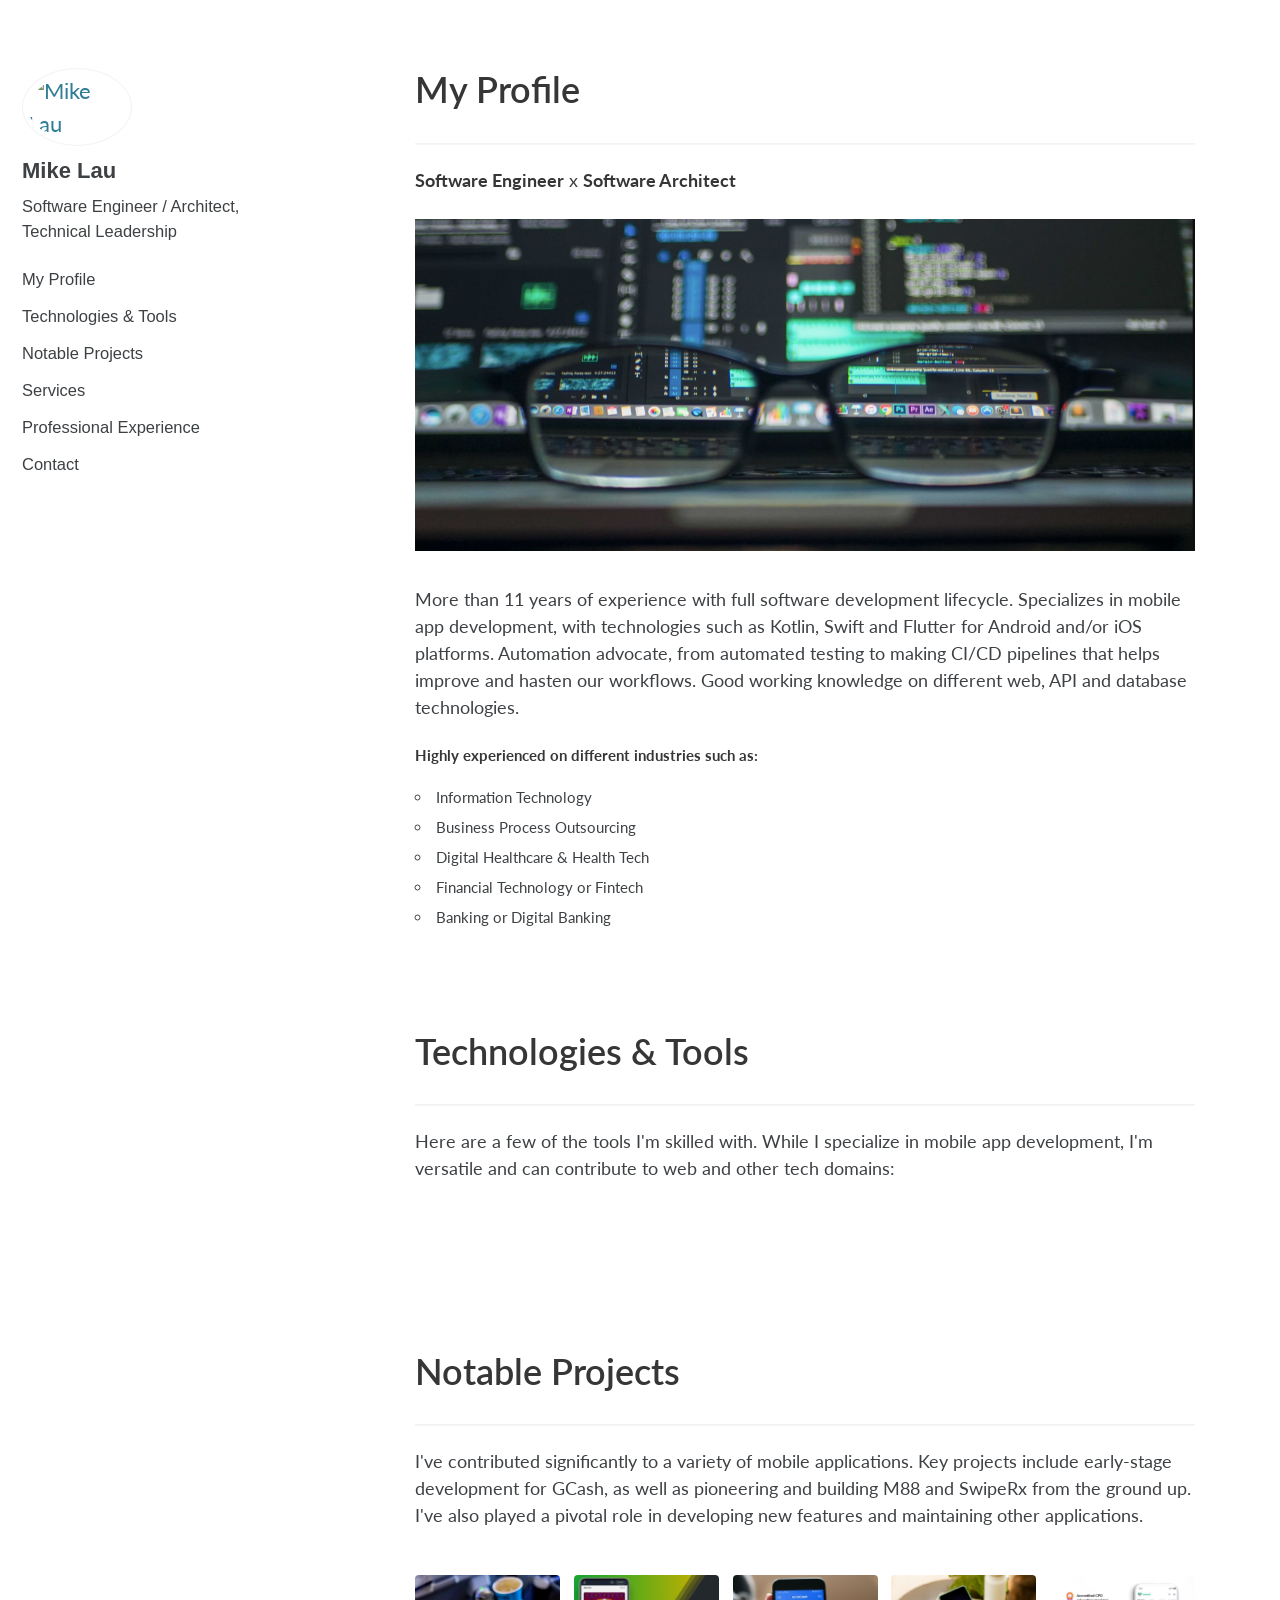
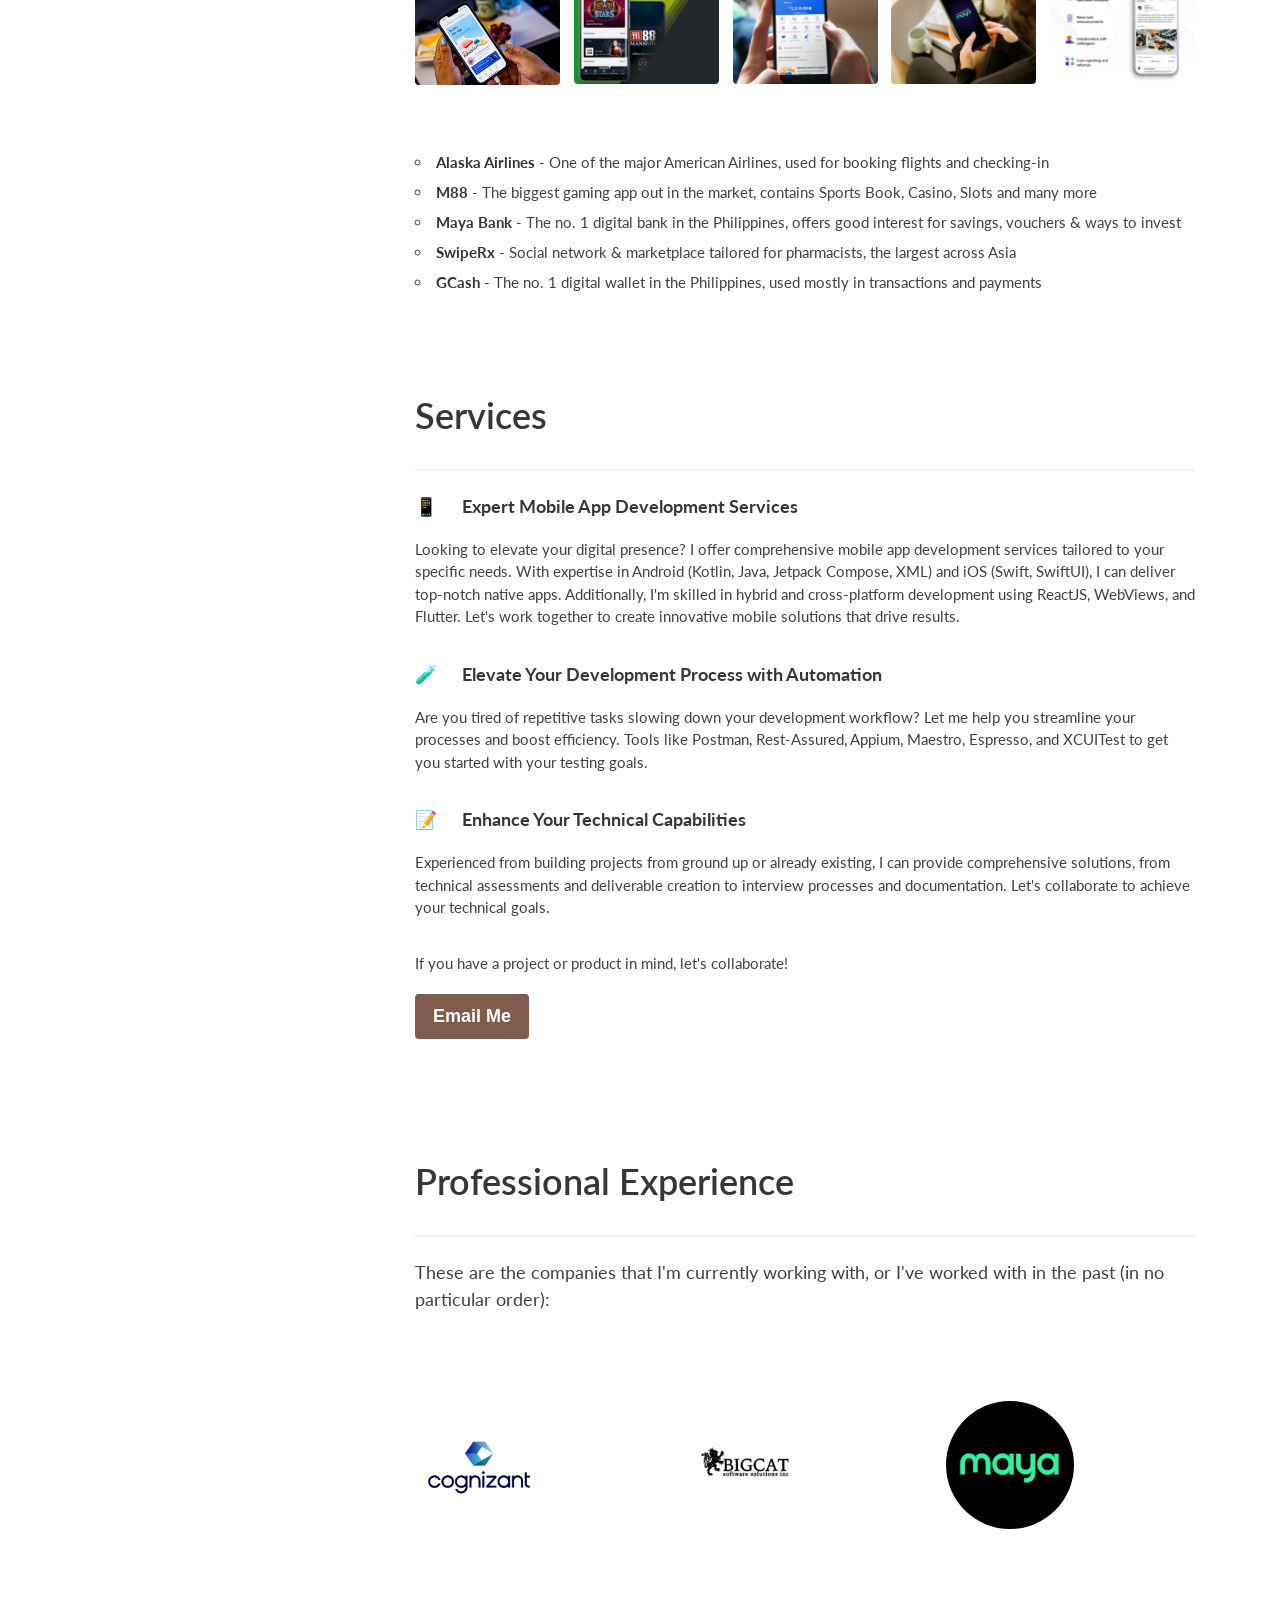
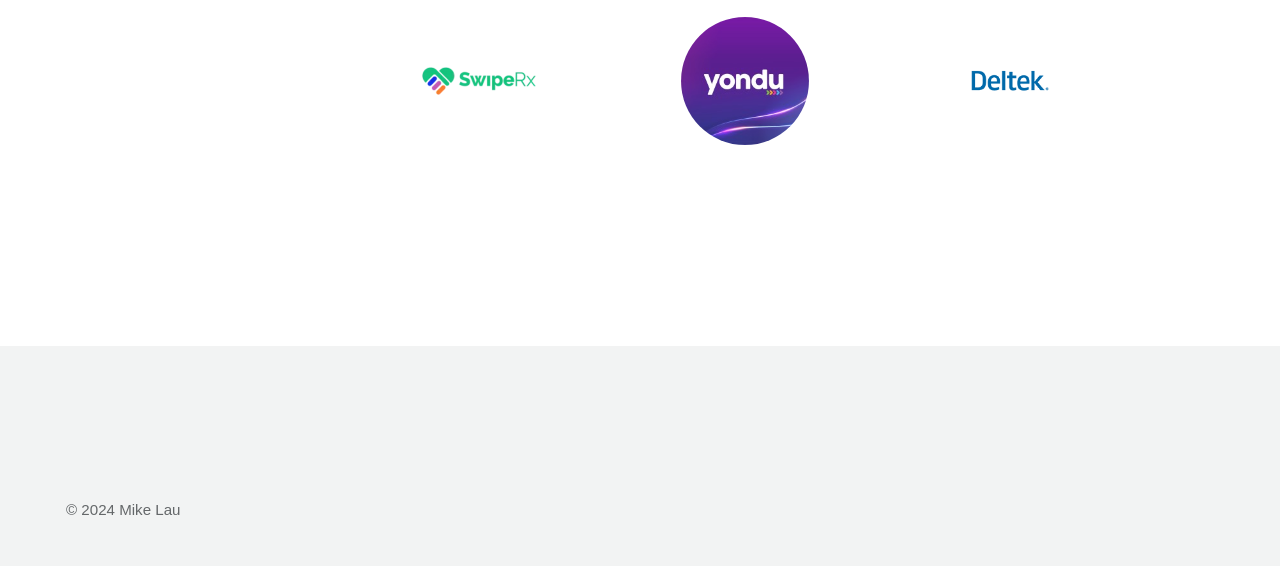
==== index.htm @ 0aab85fc "Initial" ====
<!DOCTYPE html>
<html lang="en-US" class="js" style="" xmlns="http://www.w3.org/1999/html">
<head>
  <meta http-equiv="Content-Type" content="text/html; charset=UTF-8" />
  <title>Mike Lau</title>
  <meta name="viewport" content="width=device-width, initial-scale=1">
  <meta name="author" content="Mike Lau" />
  <meta name="description" content="Mike Lau - Software Engineer and Architect specializing in Android development with Kotlin, Java, and Jetpack Compose." />
  <meta name="keywords" content="Mike Lau, Software Engineer, Android Development, Kotlin, Java, Jetpack Compose, Mobile App Development" />
  <meta property="og:type" content="website" />
  <meta property="og:locale" content="en_US" />
  <meta property="og:site_name" content="Mike Lau" />
  <meta property="og:title" content="Mike Lau" />
  <meta property="og:description" content="Mike Lau - Software Engineer and Architect specializing in Android development with Kotlin, Java, and Jetpack Compose." />
  <meta property="og:image" content="https://avatars.githubusercontent.com/u/16832215?v=4" />
  <meta property="og:url" content="https://mikekpl.github.io/" />
  <script type="application/ld+json">
    {
      "@context": "https://schema.org",
      "@type": "Person",
      "name": "Mike Lau",
      "url": "https://mikekpl.github.io/",
      "image": "https://avatars.githubusercontent.com/u/16832215?v=4",
      "jobTitle": "Software Engineer / Architect",
      "worksFor": {
        "@type": "Organization",
        "name": "Cognizant"
      },
      "sameAs": [
        "https://github.com/mikekpl",
        "https://www.linkedin.com/in/mikeklau"
      ]
    }
  </script>
  <script src="https://kit.fontawesome.com/4e5a72c756.js"></script>
  <link rel="stylesheet" href="about_files/global.css" />
  <link rel="stylesheet" href="about_files/main.bundle.css">
  <link rel="stylesheet" href="about_files/main.css" />
  <link rel="icon" href="favicon.ico" type="image/x-icon">
  <link href='https://fonts.googleapis.com/css?family=Lato:400,700' rel='stylesheet' type='text/css'>
</head>
<body class="layout--single" dir="ltr">
<div class="initial-content">
  <div id="main" role="main">
    <div class="sidebar sticky">
      <div class="h-card">
        <div class="author__avatar">
          <a href="https://mikekpl.github.io/">
            <img src="https://avatars.githubusercontent.com/u/16832215?v=4" alt="Mike Lau" class="u-photo" />
          </a>
        </div>
        <div class="author__content">
          <h3 class="author__name p-name">
            <a href="https://mikekpl.github.io/">Mike Lau</a>
          </h3>
          <div class="author__bio p-note">
            <p>Software Engineer / Architect, Technical Leadership</p>
          </div>
        </div>
        <div class="author__urls-wrapper">
          <button class="btn btn--inverse">Navigate</button>
          <ul class="author__urls">
            <li><a href="#about">My Profile</a></li>
            <li><a href="#technologies-tools">Technologies & Tools</a></li>
            <li><a href="#notable-projects">Notable Projects</a></li>
            <li><a href="#services">Services</a></li>
            <li><a href="#experience">Professional Experience</a></li>
            <li><a href="#footer">Contact</a></li>
          </ul>
        </div>
      </div>
    </div>
    <article class="page">
      <div class="page__inner-wrap">
        <!-- About -->
        <section class="section">
          <div class="container">
            <h1 id="about" class="title">My Profile</h1>
            <hr>
            <p><strong>Software Engineer</strong> x <strong>Software Architect</strong></p>
            <img src="about_files/timeline.png" alt=""/>
            <br />
            <br />
            <p>
              More than 11 years of experience with full software development lifecycle. Specializes in mobile app development, with technologies such as Kotlin, Swift and Flutter for Android and/or iOS platforms. Automation advocate, from automated testing to making CI/CD pipelines that helps improve and hasten our workflows. Good working knowledge on different web, API and database technologies.
            </p>
            <p class="small"><strong>Highly experienced on different industries such as:</strong></p>
            <ul class="small">
              <li>Information Technology</li>
              <li>Business Process Outsourcing</li>
              <li>Digital Healthcare & Health Tech</li>
              <li>Financial Technology or Fintech</li>
              <li>Banking or Digital Banking</li>
            </ul>
          </div>
        </section>
        <!-- Technologies & Tools -->
        <section class="section">
          <div class="container">
            <h1 id="technologies-tools" class="title">Technologies & Tools</h1>
            <hr>
            <p>Here are a few of the tools I'm skilled with. While I specialize in mobile app development, I'm versatile and can contribute to web and other tech domains:</p>
            <p>
              <img alt="" src="https://img.shields.io/badge/android-%233DDC84.svg?style=for-the-badge&logo=android&logoColor=white" height="20px">
              <img alt="" src="https://img.shields.io/badge/kotlin-%237F52FF.svg?style=for-the-badge&logo=kotlin&logoColor=white" height="20px">
              <img alt="" src="https://custom-icon-badges.demolab.com/badge/java-%23f89820.svg?style=for-the-badge&logo=java&logoColor=white" height="20px">
              <img alt="" src="https://img.shields.io/badge/xml-%23767C52.svg?style=for-the-badge&logo=xml&logoColor=white" height="20px">
              <img alt="" src="https://img.shields.io/badge/ios-%23000000.svg?style=for-the-badge&logo=apple&logoColor=white" height="20px">
              <img alt="" src="https://img.shields.io/badge/swift-%23f05035.svg?style=for-the-badge&logo=swift&logoColor=white" height="20px">
              <img alt="" src="https://img.shields.io/badge/rust-%23b74103.svg?style=for-the-badge&logo=rust&logoColor=white" height="20px">
              <img alt="" src="https://img.shields.io/badge/dart-%230175C2.svg?style=for-the-badge&logo=dart&logoColor=white" height="20px">
              <img alt="" src="https://img.shields.io/badge/html5-%23E44D26.svg?style=for-the-badge&logo=html5&logoColor=white" height="20px">
              <img alt="" src="https://img.shields.io/badge/css3-%232664dde4.svg?style=for-the-badge&logo=css3&logoColor=white" height="20px">
              <img alt="" src="https://img.shields.io/badge/javascript-%23323330.svg?style=for-the-badge&logo=javascript&logoColor=%23F0DB4F" height="20px">
              <img alt="" src="https://img.shields.io/badge/jquery-%230769AD.svg?style=for-the-badge&logo=jquery&logoColor=white" height="20px">
              <img alt="" src="https://img.shields.io/badge/react-%2320232A.svg?style=for-the-badge&logo=react&logoColor=61DAFB" height="20px">
              <img alt="" src="https://img.shields.io/badge/typescript-%23007ACC.svg?style=for-the-badge&logo=typescript&logoColor=white" height="20px">
              <img alt="" src="https://img.shields.io/badge/vite-%23646CFF.svg?style=for-the-badge&logo=vite&logoColor=white" height="20px">
              <img alt="" src="https://img.shields.io/badge/svelte-%23aa1e1e.svg?style=for-the-badge&logo=svelte&logoColor=white" height="20px">
              <img alt="" src="https://img.shields.io/badge/htmx-%232C2D72.svg?style=for-the-badge&logo=htmx&logoColor=white" height="20px">
              <img alt="" src="https://img.shields.io/badge/markdown-%23000000.svg?style=for-the-badge&logo=markdown&logoColor=white" height="20px">
              <img alt="" src="https://img.shields.io/badge/-GraphQL-E10098?style=for-the-badge&logo=graphql&logoColor=white" height="20px">
              <img alt="" src="https://img.shields.io/badge/docker-%230095D5.svg?style=for-the-badge&logo=docker&logoColor=white" height="20px">
              <img alt="" src="https://img.shields.io/badge/prettier-%231A2C34.svg?style=for-the-badge&logo=prettier&logoColor=F7BA3E" height="20px">
              <img alt="" src="https://img.shields.io/badge/sonarlint-%23CB2029.svg?style=for-the-badge&logo=sonarlint&logoColor=white" height="20px">
              <img alt="" src="https://img.shields.io/badge/bash-%234EAA25.svg?style=for-the-badge&logo=gnubash&logoColor=white" height="20px">
              <img alt="" src="https://img.shields.io/badge/zsh-%23F15A24.svg?style=for-the-badge&logo=zsh&logoColor=white" height="20px">
              <img alt="" src="https://img.shields.io/badge/bun-%23000000.svg?style=for-the-badge&logo=bun&logoColor=white" height="20px">
              <img alt="" src="https://img.shields.io/badge/npm-%23CB3837.svg?style=for-the-badge&logo=npm&logoColor=white" height="20px">
              <img alt="" src="https://img.shields.io/badge/yarn-%232C8EBB.svg?style=for-the-badge&logo=yarn&logoColor=white" height="20px">
              <img alt="" src="https://img.shields.io/badge/chocolatey-%2380B5E3.svg?style=for-the-badge&logo=chocolatey&logoColor=white" height="20px">
              <img alt="" src="https://img.shields.io/badge/fastlane-%23E34563.svg?style=for-the-badge&logo=fastlane&logoColor=white" height="20px">
              <img alt="" src="https://img.shields.io/badge/yaml-%23CB171E.svg?style=for-the-badge&logo=yaml&logoColor=white" height="20px">
              <img alt="" src="https://custom-icon-badges.demolab.com/badge/microsoft%20azure-%23008AD7.svg?style=for-the-badge&logo=msazure&logoColor=white" height="20px">
              <img alt="" src="https://img.shields.io/badge/netlify-%23000000.svg?style=for-the-badge&logo=netlify&logoColor=00C7B7" height="20px">
              <img alt="" src="https://img.shields.io/badge/heroku-%236762a6.svg?style=for-the-badge&logo=heroku&logoColor=white" height="20px">
              <img alt="" src="https://img.shields.io/badge/digital%20ocean-%230080FF.svg?style=for-the-badge&logo=digitalocean&logoColor=white" height="20px">
              <img alt="" src="https://img.shields.io/badge/bitrise-%23683D87.svg?style=for-the-badge&logo=bitrise&logoColor=white" height="20px">
              <img alt="" src="https://img.shields.io/badge/google%20playstore-%234ea94b.svg?style=for-the-badge&logo=googleplay&logoColor=white" height="20px">
              <img alt="" src="https://img.shields.io/badge/appstore-%230484eb.svg?style=for-the-badge&logo=appstore&logoColor=white" height="20px">
              <img alt="" src="https://img.shields.io/badge/huawei%20appgallery-%23D4313E.svg?style=for-the-badge&logo=huawei&logoColor=white" height="20px">
              <img alt="" src="https://img.shields.io/badge/sass-%23C69.svg?style=for-the-badge&logo=sass&logoColor=white" height="20px">
              <img alt="" src="https://img.shields.io/badge/bootstrap-%23563d7c.svg?style=for-the-badge&logo=bootstrap&logoColor=white" height="20px">
              <img alt="" src="https://img.shields.io/badge/tailwindcss-%2338B2AC.svg?style=for-the-badge&logo=tailwind-css&logoColor=white" height="20px">
              <img alt="" src="https://img.shields.io/badge/hugo-hotpink.svg?style=for-the-badge&logo=hugo&logoColor=white" height="20px">
              <img alt="" src="https://img.shields.io/badge/flutter-%230095D5.svg?style=for-the-badge&logo=flutter&logoColor=white" height="20px">
              <img alt="" src="https://img.shields.io/badge/jetpack%20compose-%234ea94b.svg?style=for-the-badge&logo=jetpackcompose&logoColor=white" height="20px">
              <img alt="" src="https://img.shields.io/badge/swift%20ui-%23f05035.svg?style=for-the-badge&logo=swift&logoColor=white" height="20px">
              <img alt="" src="https://img.shields.io/badge/jira-%230052cc.svg?style=for-the-badge&logo=jira&logoColor=white" height="20px">
              <img alt="" src="https://img.shields.io/badge/confluence-%230052cc.svg?style=for-the-badge&logo=confluence&logoColor=white" height="20px">
              <img alt="" src="https://img.shields.io/badge/notion-%23000000.svg?style=for-the-badge&logo=notion&logoColor=white" height="20px">
              <img alt="" src="https://img.shields.io/badge/firebase-%23F6820D.svg?style=for-the-badge&logo=firebase&logoColor=white" height="20px">
              <img alt="" src="https://img.shields.io/badge/sqlite-%2307405e.svg?style=for-the-badge&logo=sqlite&logoColor=white" height="20px">
              <img alt="" src="https://img.shields.io/badge/postgres-%23316192.svg?style=for-the-badge&logo=postgresql&logoColor=white" height="20px">
              <img alt="" src="https://img.shields.io/badge/mysql-%2300758F.svg?style=for-the-badge&logo=mysql&logoColor=white" height="20px">
              <img alt="" src="https://img.shields.io/badge/MongoDB-%234ea94b.svg?style=for-the-badge&logo=mongodb&logoColor=white" height="20px">
              <img alt="" src="https://img.shields.io/badge/realm-%2339477F.svg?style=for-the-badge&logo=realm&logoColor=white" height="20px">
              <img alt="" src="https://img.shields.io/badge/supabase-%233ECF8E.svg?style=for-the-badge&logo=supabase&logoColor=white" height="20px">
              <img alt="" src="https://img.shields.io/badge/Gradle-02303A.svg?style=for-the-badge&logo=Gradle&logoColor=white" height="20px">
              <img alt="" src="https://img.shields.io/badge/Insomnia-%235b4bbb?style=for-the-badge&logo=insomnia&logoColor=white" height="20px">
              <img alt="" src="https://img.shields.io/badge/git-%23f1502f.svg?style=for-the-badge&logo=git&logoColor=white" height="20px">
              <img alt="" src="https://img.shields.io/badge/sourcetree-%230052cc.svg?style=for-the-badge&logo=sourcetree&logoColor=white" height="20px">
              <img alt="" src="https://img.shields.io/badge/github-%23000000.svg?style=for-the-badge&logo=github&logoColor=white" height="20px">
              <img alt="" src="https://img.shields.io/badge/bitbucket-%230052cc.svg?style=for-the-badge&logo=bitbucket&logoColor=white" height="20px">
              <img alt="" src="https://img.shields.io/badge/gitlab-%23e2432a?style=for-the-badge&logo=gitlab&logoColor=white" height="20px">
              <img alt="" src="https://img.shields.io/badge/subversion-%23829bcb.svg?style=for-the-badge&logo=subversion&logoColor=white" height="20px">
              <img alt="" src="https://img.shields.io/badge/Appium-4B275F?style=for-the-badge&logo=appium&logoColor=white" height="20px">
              <img alt="" src="https://img.shields.io/badge/codemagic-%231a43e4.svg?style=for-the-badge&logo=codemagic&logoColor=white" height="20px">
              <img alt="" src="https://img.shields.io/badge/copilot-%23000000.svg?style=for-the-badge&logo=githubcopilot&logoColor=white" height="20px">
              <img alt="" src="https://img.shields.io/badge/gemini-%23886FBF.svg?style=for-the-badge&logo=googlegemini&logoColor=white" height="20px">
              <img alt="" src="https://img.shields.io/badge/chatgpt-%2374aa9c.svg?style=for-the-badge&logo=openai&logoColor=white" height="20px">
              <img alt="" src="https://custom-icon-badges.demolab.com/badge/claude-%23b74103.svg?style=for-the-badge&logo=claude&logoColor=white" height="20px">
            </p>
          </div>
        </section>
        <!-- Notable Projects -->
        <section class="section">
          <div class="container">
            <h1 id="notable-projects" class="title">Notable Projects</h1>
            <hr>
            <p>I've contributed significantly to a variety of mobile applications. Key projects include early-stage development for GCash, as well as pioneering and building M88 and SwipeRx from the ground up. I've also played a pivotal role in developing new features and maintaining other applications.</p>
            <figure class="third">
              <a href="./about_files/project-alaska.png" class="image-popup">
                <img src="./about_files/project-alaska.png" alt="Alaska"/>
              </a>
              <a href="./about_files/project-m88.png" class="image-popup">
                <img src="./about_files/project-m88.png" alt="M88"/>
              </a>
              <a href="./about_files/project-gcash.png" class="image-popup">
                <img src="./about_files/project-gcash.png" alt="GCash"/>
              </a>
              <a href="./about_files/project-maya.png" class="image-popup">
                <img src="./about_files/project-maya.png" alt="Maya"/>
              </a>
              <a href="./about_files/project-swiperx.png" class="image-popup">
                <img src="./about_files/project-swiperx.png" alt="SwipeRx"/>
              </a>
            </figure>
            <ul class="small">
              <li><strong>Alaska Airlines</strong> - One of the major American Airlines, used for booking flights and checking-in</li>
              <li><strong>M88</strong> - The biggest gaming app out in the market, contains Sports Book, Casino, Slots and many more</li>
              <li><strong>Maya Bank</strong> - The no. 1 digital bank in the Philippines, offers good interest for savings, vouchers & ways to invest</li>
              <li><strong>SwipeRx</strong> - Social network & marketplace tailored for pharmacists, the largest across Asia</li>
              <li><strong>GCash</strong> - The no. 1 digital wallet in the Philippines, used mostly in transactions and payments</li>
            </ul>
          </div>
        </section>
        <!-- Services -->
        <section class="section">
          <div class="container">
            <h1 id="services" class="title">Services</h1>
            <hr>
            <div class="content">
              <p>📱&nbsp;&nbsp;&nbsp;&nbsp;&nbsp;<strong>Expert Mobile App Development Services</strong></p>
              <p class="small">Looking to elevate your digital presence? I offer comprehensive mobile app development services tailored to your specific needs. With expertise in Android (Kotlin, Java, Jetpack Compose, XML) and iOS (Swift, SwiftUI), I can deliver top-notch native apps. Additionally, I'm skilled in hybrid and cross-platform development using ReactJS, WebViews, and Flutter. Let's work together to create innovative mobile solutions that drive results.</p>
            </div>
            <div class="content">
              <p>🧪&nbsp;&nbsp;&nbsp;&nbsp;&nbsp;<strong>Elevate Your Development Process with Automation</strong></p>
              <p class="small">Are you tired of repetitive tasks slowing down your development workflow? Let me help you streamline your processes and boost efficiency. Tools like Postman, Rest-Assured, Appium, Maestro, Espresso, and XCUITest to get you started with your testing goals.</p>
            </div>
            <div class="content">
              <p>📝&nbsp;&nbsp;&nbsp;&nbsp;&nbsp;<strong>Enhance Your Technical Capabilities</strong></p>
              <p class="small">Experienced from building projects from ground up or already existing, I can provide comprehensive solutions, from technical assessments and deliverable creation to interview processes and documentation. Let's collaborate to achieve your technical goals.</p>
            </div>
            <p class="small">If you have a project or product in mind, let's collaborate!</p>
            <p><a href="mailto:mikeklbusiness@gmail.com" class="btn btn--success btn--large">Email Me</a></p>
          </div>
        </section>
        <!-- Experience -->
        <section class="section">
          <div class="container">
            <h1 id="experience" class="title">Professional Experience</h1>
            <hr>
            <p>
              These are the companies that I'm currently working with, or I've worked with in the past (in no particular order):
            </p>
            <figure class="five">
              <a>
                <figure class="image is-128x128"><img class="is-rounded" src="about_files/cognizant.png" alt=""></figure>
              </a>
              <a>
                <figure class="image is-128x128"><img class="is-rounded" src="about_files/bigcat.png" alt=""></figure>
              </a>
              <a>
                <figure class="image is-128x128"><img class="is-rounded" src="about_files/maya.png" alt=""></figure>
              </a>
              <a>
                <figure class="image is-128x128"><img class="is-rounded" src="about_files/swiperx.png" alt=""></figure>
              </a>
              <a>
                <figure class="image is-128x128"><img class="is-rounded" src="about_files/yondu.png" alt=""></figure>
              </a>
              <a>
                <figure class="image is-128x128"><img class="is-rounded" src="about_files/deltek.png" alt=""></figure>
              </a>
            </figure>
          </div>
        </section>
      </div>
    </article>
  </div>
</div>
<div id="footer" class="page__footer">
  <footer>
    <div class="page__footer-follow">
      <ul>
        <li>
          <div><a href="https://github.com/mikekpl" class="icon is-large" target="_blank" aria-label="Github"><i class="fab fa-2x fa-github"></i></a></div>
        </li>
        <li>
          <div><a href="mailto:mikeklbusiness@gmail.com" class="icon is-large" target="_blank" aria-label="Email"><i class="fas fa-2x fa-envelope"></i></a></div>
        </li>
        <li>
          <div><a href="https://www.linkedin.com/in/mikeklau" class="icon is-large" target="_blank" aria-label="LinkedIn"><i class="fab fa-2x fa-linkedin-in"></i></a></div>
        </li>
      </ul>
    </div>
    <div class="page__footer-copyright">
      © 2024 <a href="https://mikekpl.github.io/">Mike Lau</a>
    </div>
  </footer>
</div>
<script src="./about_files/main.min.js"></script>
</body>
</html>
---- about_files/global.css ----
img {
    margin-top: 2px;
    margin-bottom: 2px;
}

h1.title {
    font-size: 36px;
}

p {
    font-size: 18px;
}

p.small {
    font-size: 15px;
}

ul.small {
    font-size: 15px;
    list-style-position: inside;
    list-style-type: circle;
}
---- about_files/main.css ----
@import url(https://fonts.googleapis.com/css?family=Lato:300,400,700,900);
.mfp-counter{
    font-family:Georgia,Times,serif
}
.mfp-bg{
    top:0;
    left:0;
    width:100%;
    height:100%;
    z-index:1042;
    overflow:hidden;
    position:fixed;
    background:#000;
    opacity:.8;
    filter:alpha(opacity=80)
}
.mfp-wrap{
    top:0;
    left:0;
    width:100%;
    height:100%;
    z-index:1043;
    position:fixed;
    outline:none !important;
    -webkit-backface-visibility:hidden
}
.mfp-container{
    text-align:center;
    position:absolute;
    width:100%;
    height:100%;
    left:0;
    top:0;
    padding:0 8px;
    -webkit-box-sizing:border-box;
    -moz-box-sizing:border-box;
    box-sizing:border-box
}
.mfp-container:before{
    content:'';
    display:inline-block;
    height:100%;
    vertical-align:middle
}
.mfp-align-top .mfp-container:before{
    display:none
}
.mfp-content{
    position:relative;
    display:inline-block;
    vertical-align:middle;
    margin:0 auto;
    text-align:left;
    z-index:1045
}
.mfp-inline-holder .mfp-content,.mfp-ajax-holder .mfp-content{
    width:100%;
    cursor:auto
}
.mfp-ajax-cur{
    cursor:progress
}
.mfp-zoom-out-cur,.mfp-zoom-out-cur .mfp-image-holder .mfp-close{
    cursor:-moz-zoom-out;
    cursor:-webkit-zoom-out;
    cursor:zoom-out
}
.mfp-zoom{
    cursor:pointer;
    cursor:-webkit-zoom-in;
    cursor:-moz-zoom-in;
    cursor:zoom-in
}
.mfp-auto-cursor .mfp-content{
    cursor:auto
}
.mfp-close,.mfp-arrow,.mfp-preloader,.mfp-counter{
    -webkit-user-select:none;
    -moz-user-select:none;
    user-select:none
}
.mfp-loading.mfp-figure{
    display:none
}
.mfp-hide{
    display:none !important
}
.mfp-preloader{
    color:#ccc;
    position:absolute;
    top:50%;
    width:auto;
    text-align:center;
    margin-top:-0.8em;
    left:8px;
    right:8px;
    z-index:1044
}
.mfp-preloader a{
    color:#ccc
}
.mfp-preloader a:hover{
    color:#fff
}
.mfp-s-ready .mfp-preloader{
    display:none
}
.mfp-s-error .mfp-content{
    display:none
}
button.mfp-close,button.mfp-arrow{
    overflow:visible;
    cursor:pointer;
    background:transparent;
    border:0;
    -webkit-appearance:none;
    display:block;
    outline:none;
    padding:0;
    z-index:1046;
    -webkit-box-shadow:none;
    box-shadow:none
}
button::-moz-focus-inner{
    padding:0;
    border:0
}
.mfp-close{
    width:44px;
    height:44px;
    line-height:44px;
    position:absolute;
    right:0;
    top:0;
    text-decoration:none;
    text-align:center;
    opacity:1;
    filter:alpha(opacity=100);
    padding:0 0 18px 10px;
    color:#fff;
    font-style:normal;
    font-size:28px;
    font-family:Georgia,Times,serif
}
.mfp-close:hover,.mfp-close:focus{
    opacity:1;
    filter:alpha(opacity=100)
}
.mfp-close:active{
    top:1px
}
.mfp-close-btn-in .mfp-close{
    color:#fff
}
.mfp-image-holder .mfp-close,.mfp-iframe-holder .mfp-close{
    color:#fff;
    right:-6px;
    text-align:right;
    padding-right:6px;
    width:100%
}
.mfp-counter{
    position:absolute;
    top:0;
    right:0;
    color:#ccc;
    font-size:12px;
    line-height:18px
}
.mfp-arrow{
    position:absolute;
    opacity:1;
    filter:alpha(opacity=100);
    margin:0;
    top:50%;
    margin-top:-55px;
    padding:0;
    width:90px;
    height:110px;
    -webkit-tap-highlight-color:transparent
}
.mfp-arrow:active{
    margin-top:-54px
}
.mfp-arrow:hover,.mfp-arrow:focus{
    opacity:1;
    filter:alpha(opacity=100)
}
.mfp-arrow:before,.mfp-arrow:after,.mfp-arrow .mfp-b,.mfp-arrow .mfp-a{
    content:'';
    display:block;
    width:0;
    height:0;
    position:absolute;
    left:0;
    top:0;
    margin-top:35px;
    margin-left:35px;
    border:medium inset transparent
}
.mfp-arrow:after,.mfp-arrow .mfp-a{
    border-top-width:13px;
    border-bottom-width:13px;
    top:8px
}
.mfp-arrow:before,.mfp-arrow .mfp-b{
    border-top-width:21px;
    border-bottom-width:21px;
    opacity:0.7
}
.mfp-arrow-left{
    left:0
}
.mfp-arrow-left:after,.mfp-arrow-left .mfp-a{
    border-right:17px solid #fff;
    margin-left:31px
}
.mfp-arrow-left:before,.mfp-arrow-left .mfp-b{
    margin-left:25px;
    border-right:27px solid #fff
}
.mfp-arrow-right{
    right:0
}
.mfp-arrow-right:after,.mfp-arrow-right .mfp-a{
    border-left:17px solid #fff;
    margin-left:39px
}
.mfp-arrow-right:before,.mfp-arrow-right .mfp-b{
    border-left:27px solid #fff
}
.mfp-iframe-holder{
    padding-top:40px;
    padding-bottom:40px
}
.mfp-iframe-holder .mfp-content{
    line-height:0;
    width:100%;
    max-width:900px
}
.mfp-iframe-holder .mfp-close{
    top:-40px
}
.mfp-iframe-scaler{
    width:100%;
    height:0;
    overflow:hidden;
    padding-top:56.25%
}
.mfp-iframe-scaler iframe{
    position:absolute;
    display:block;
    top:0;
    left:0;
    width:100%;
    height:100%;
    box-shadow:0 0 8px rgba(0,0,0,0.6);
    background:#000
}
img.mfp-img{
    width:auto;
    max-width:100%;
    height:auto;
    display:block;
    line-height:0;
    -webkit-box-sizing:border-box;
    -moz-box-sizing:border-box;
    box-sizing:border-box;
    padding:40px 0 40px;
    margin:0 auto
}
.mfp-figure{
    line-height:0
}
.mfp-figure:after{
    content:'';
    position:absolute;
    left:0;
    top:40px;
    bottom:40px;
    display:block;
    right:0;
    width:auto;
    height:auto;
    z-index:-1;
    box-shadow:0 0 8px rgba(0,0,0,0.6);
    background:#444
}
.mfp-figure small{
    color:#bdbdbd;
    display:block;
    font-size:12px;
    line-height:14px
}
.mfp-figure figure{
    margin:0
}
.mfp-figure figcaption{
    margin-top:0;
    margin-bottom:0
}
.mfp-bottom-bar{
    margin-top:-36px;
    position:absolute;
    top:100%;
    left:0;
    width:100%;
    cursor:auto
}
.mfp-title{
    text-align:left;
    line-height:18px;
    color:#f3f3f3;
    word-wrap:break-word;
    padding-right:36px
}
.mfp-image-holder .mfp-content{
    max-width:100%
}
.mfp-gallery .mfp-image-holder .mfp-figure{
    cursor:pointer
}
@media screen and (max-width: 800px) and (orientation: landscape), screen and (max-height: 300px){
    .mfp-img-mobile .mfp-image-holder{
        padding-left:0;
        padding-right:0
    }
    .mfp-img-mobile img.mfp-img{
        padding:0
    }
    .mfp-img-mobile .mfp-figure:after{
        top:0;
        bottom:0
    }
    .mfp-img-mobile .mfp-figure small{
        display:inline;
        margin-left:5px
    }
    .mfp-img-mobile .mfp-bottom-bar{
        background:rgba(0,0,0,0.6);
        bottom:0;
        margin:0;
        top:auto;
        padding:3px 5px;
        position:fixed;
        -webkit-box-sizing:border-box;
        -moz-box-sizing:border-box;
        box-sizing:border-box
    }
    .mfp-img-mobile .mfp-bottom-bar:empty{
        padding:0
    }
    .mfp-img-mobile .mfp-counter{
        right:5px;
        top:3px
    }
    .mfp-img-mobile .mfp-close{
        top:0;
        right:0;
        width:35px;
        height:35px;
        line-height:35px;
        background:rgba(0,0,0,0.6);
        position:fixed;
        text-align:center;
        padding:0
    }
}
@media all and (max-width: 900px){
    .mfp-arrow{
        -webkit-transform:scale(0.75);
        transform:scale(0.75)
    }
    .mfp-arrow-left{
        -webkit-transform-origin:0;
        transform-origin:0
    }
    .mfp-arrow-right{
        -webkit-transform-origin:100%;
        transform-origin:100%
    }
    .mfp-container{
        padding-left:6px;
        padding-right:6px
    }
}
.mfp-ie7 .mfp-img{
    padding:0
}
.mfp-ie7 .mfp-bottom-bar{
    width:600px;
    left:50%;
    margin-left:-300px;
    margin-top:5px;
    padding-bottom:5px
}
.mfp-ie7 .mfp-container{
    padding:0
}
.mfp-ie7 .mfp-content{
    padding-top:44px
}
.mfp-ie7 .mfp-close{
    top:0;
    right:0;
    padding-top:0
}
a:focus,button:focus{
    outline:thin dotted #6f777d;
    outline:5px auto #6f777d;
    outline-offset:-2px
}
*{
    box-sizing:border-box
}
html{
    box-sizing:border-box;
    background-color:#fff;
    font-size:16px;
    -webkit-text-size-adjust:100%;
    -ms-text-size-adjust:100%
}
@media (min-width: 48em){
    html{
        font-size:18px
    }
}
@media (min-width: 64em){
    html{
        font-size:20px
    }
}
@media (min-width: 80em){
    html{
        font-size:22px
    }
}
body{
    margin:0;
}
::-moz-selection{
    color:#fff;
    background:#000
}
::selection{
    color:#fff;
    background:#000
}
article,aside,details,figcaption,figure,footer,header,hgroup,main,nav,section{
    display:block
}
audio,canvas,video{
    display:inline-block
}
audio:not([controls]){
    display:none
}
a{
    color:#2f7d95
}
a:hover,a:active{
    outline:0
}
sub,sup{
    position:relative;
    font-size:75%;
    line-height:0;
    vertical-align:baseline
}
sup{
    top:-0.5em
}
sub{
    bottom:-0.25em
}
img{
    max-width:100%;
    width:auto\9;
    height:auto;
    vertical-align:middle;
    border:0;
    -ms-interpolation-mode:bicubic
}
#map_canvas img,.google-maps img{
    max-width:none
}
button,input,select,textarea{
    margin:0;
    font-size:100%;
    vertical-align:middle
}
button,input{
    line-height:normal
}
button::-moz-focus-inner,input::-moz-focus-inner{
    padding:0;
    border:0
}
button,html input[type="button"],input[type="reset"],input[type="submit"]{
    -webkit-appearance:button;
    cursor:pointer
}
label,select,button,input[type="button"],input[type="reset"],input[type="submit"],input[type="radio"],input[type="checkbox"]{
    cursor:pointer
}
input[type="search"]{
    box-sizing:border-box;
    -webkit-appearance:textfield
}
input[type="search"]::-webkit-search-decoration,input[type="search"]::-webkit-search-cancel-button{
    -webkit-appearance:none
}
textarea{
    overflow:auto;
    vertical-align:top
}
html{
    position:relative;
    min-height:100%
}
body{
    margin:0;
    padding:0;
    color:#3d4144;
    font-family:Lato,sans-serif;
    line-height:1.5
}
body.overflow--hidden{
    overflow:hidden
}
h1,h2,h3,h4,h5,h6{
    margin:2em 0 0.5em;
    line-height:1.2;
    font-family:Lato,sans-serif;
    font-weight:bold
}
h1{
    margin-top:0;
    font-size:1.563em
}
h2{
    font-size:1.25em
}
h3{
    font-size:1.125em
}
h4{
    font-size:1.0625em
}
h5{
    font-size:1.03125em
}
h6{
    font-size:1em
}
small,.small{
    font-size:.75em
}
p{
    margin-bottom:1.3em
}
u,ins{
    text-decoration:none;
    border-bottom:1px solid #3d4144
}
u a,ins a{
    color:inherit
}
del a{
    color:inherit
}
p,pre,blockquote,ul,ol,dl,figure,table,fieldset{
    orphans:3;
    widows:3
}
abbr[title],abbr[data-original-title]{
    text-decoration:none;
    cursor:help;
    border-bottom:1px dotted #3d4144
}
blockquote{
    margin-block:2em;
    margin-inline-end:1em;
    padding-inline:1em;
    font-style:italic;
    border-inline-start:0.25em solid #6f777d
}
blockquote cite{
    font-style:italic
}
blockquote cite::before{
    content:"\2014";
    padding-inline-end:5px
}
a:visited{
    color:#4e91a5
}
a:hover{
    color:#235e70;
    outline:0
}
tt,code,kbd,samp,pre{
    font-family:Monaco,Consolas,"Lucida Console",monospace
}
pre{
    overflow-x:auto
}
hr{
    display:block;
    margin:1em 0;
    border:0;
    border-top:1px solid #f2f3f3
}
ul li,ol li{
    margin-bottom:0.5em
}
li ul,li ol{
    margin-top:0.5em
}
figure{
    display:-webkit-box;
    display:flex;
    -webkit-box-pack:justify;
    justify-content:space-between;
    -webkit-box-align:start;
    align-items:flex-start;
    flex-wrap:wrap;
    margin:2em 0
}
figure img,figure iframe,figure .fluid-width-video-wrapper{
    margin-bottom:1em
}
figure img{
    width:100%;
    border-radius:4px;
    -webkit-transition:all 0.2s ease-in-out;
    transition:all 0.2s ease-in-out
}
figure>a{
    display:block
}
@media (min-width: 37.5em){
    figure.half>a,figure.half>img{
        width:calc(50% - 0.5em)
    }
}
figure.half figcaption{
    width:100%
}
@media (min-width: 37.5em){
    figure.third>a,figure.third>img{
        width:calc(20% - 0.5em)
    }
}
@media (min-width: 37.5em){
    figure.five>a,figure.five>img{
        width:calc(33.33% - 0.5em)
    }
}
figure.third figcaption{
    width:100%
}
figcaption{
    margin-bottom:0.5em;
    color:#646769;
    font-family:Georgia,Times,serif;
    font-size:.75em
}
figcaption a{
    -webkit-transition:all 0.2s ease-in-out;
    transition:all 0.2s ease-in-out
}
figcaption a:hover{
    color:#235e70
}
svg:not(:root){
    overflow:hidden
}
nav ul{
    margin:0;
    padding:0
}
nav li{
    list-style:none
}
nav a{
    text-decoration:none
}
nav ul li,nav ol li{
    margin-bottom:0
}
nav li ul,nav li ol{
    margin-top:0
}
b,i,strong,em,blockquote,p,q,span,figure,img,h1,h2,header,input,a,tr,td,form button,input[type="submit"],.btn,.highlight,.archive__item-teaser{
    -webkit-transition:all 0.2s ease-in-out;
    transition:all 0.2s ease-in-out
}
form{
    margin-bottom:5px;
    padding:1em;
    background-color:#f2f3f3
}
form fieldset{
    margin-bottom:5px;
    padding:0;
    border-width:0
}
form legend{
    display:block;
    width:100%;
    margin-bottom:10px;
    margin-inline-start:-7px;
    padding:0;
    color:#3d4144;
    border:0;
    white-space:normal
}
form p{
    margin-bottom:2.5px
}
form ul{
    
    margin:0 0 5px 0;
    padding:0
}
form br{
    display:none
}
label,input,button,select,textarea{
    vertical-align:baseline
}
input,button,select,textarea{
    box-sizing:border-box;
    font-family:-apple-system,BlinkMacSystemFont,"Roboto","Segoe UI","Helvetica Neue","Lucida Grande",Arial,sans-serif
}
label{
    display:block;
    margin-bottom:0.25em;
    color:#3d4144;
    cursor:pointer
}
label small{
    font-size:.75em
}
label input,label textarea,label select{
    display:block
}
input,textarea,select{
    display:inline-block;
    width:100%;
    padding:0.25em;
    margin-bottom:0.5em;
    color:#3d4144;
    background-color:#fff;
    border:#f2f3f3;
    border-radius:4px;
    box-shadow:0 1px 1px rgba(0,0,0,0.125)
}
.input-mini{
    width:60px
}
.input-small{
    width:90px
}
input[type="image"],input[type="checkbox"],input[type="radio"]{
    width:auto;
    height:auto;
    padding:0;
    margin:3px 0;
    line-height:normal;
    cursor:pointer;
    border-radius:0;
    border:0 \9;
    box-shadow:none
}
input[type="checkbox"],input[type="radio"]{
    box-sizing:border-box;
    padding:0
}
input[type="image"]{
    border:0
}
input[type="file"]{
    width:auto;
    padding:initial;
    line-height:initial;
    border:initial;
    background-color:transparent;
    background-color:initial;
    box-shadow:none
}
input[type="button"],input[type="reset"],input[type="submit"]{
    width:auto;
    height:auto;
    cursor:pointer
}
select{
    width:auto;
    background-color:#fff
}
select[multiple],select[size]{
    height:auto
}
textarea{
    resize:vertical;
    height:auto;
    overflow:auto;
    vertical-align:top
}
input[type="hidden"]{
    display:none
}
.form{
    position:relative
}
.radio,.checkbox{
    padding-inline-start:18px;
    font-weight:normal
}
.radio input[type="radio"],.checkbox input[type="checkbox"]{
    float:inline-start;
    margin-inline-start:-18px
}
.radio.inline,.checkbox.inline{
    display:inline-block;
    padding-top:5px;
    margin-bottom:0;
    vertical-align:middle
}
.radio.inline+.radio.inline,.checkbox.inline+.checkbox.inline{
    margin-inline-start:10px
}
input[disabled],select[disabled],textarea[disabled],input[readonly],select[readonly],textarea[readonly]{
    opacity:0.5;
    cursor:not-allowed
}
input:focus,textarea:focus{
    border-color:#6f777d;
    outline:0;
    outline:thin dotted \9;
    box-shadow:inset 0 1px 3px rgba(61,65,68,0.06),0 0 5px rgba(111,119,125,0.7)
}
input[type="file"]:focus,input[type="radio"]:focus,input[type="checkbox"]:focus,select:focus{
    box-shadow:none
}
.help-block,.help-inline{
    color:#646769
}
.help-block{
    display:block;
    margin-bottom:1em;
    line-height:1em
}
.help-inline{
    display:inline-block;
    vertical-align:middle;
    padding-inline-start:5px
}
.form-group{
    margin-bottom:5px;
    padding:0;
    border-width:0
}
.form-inline input,.form-inline textarea,.form-inline select{
    display:inline-block;
    margin-bottom:0
}
.form-inline label{
    display:inline-block
}
.form-inline .radio,.form-inline .checkbox,.form-inline .radio{
    padding-inline-start:0;
    margin-bottom:0;
    vertical-align:middle
}
.form-inline .radio input[type="radio"],.form-inline .checkbox input[type="checkbox"]{
    float:inline-start;
    margin-inline-start:0;
    margin-inline-end:3px
}
.form-search input,.form-search textarea,.form-search select{
    display:inline-block;
    margin-bottom:0
}
.form-search .search-query{
    padding-inline:14px;
    margin-bottom:0;
    border-radius:14px
}
.form-search label{
    display:inline-block
}
.form-search .radio,.form-search .checkbox,.form-inline .radio{
    padding-inline-start:0;
    margin-bottom:0;
    vertical-align:middle
}
.form-search .radio input[type="radio"],.form-search .checkbox input[type="checkbox"]{
    float:inline-start;
    margin-inline-start:0;
    margin-inline-end:3px
}
.form--loading::before{
    content:""
}
.form--loading .form__spinner{
    display:block
}
.form::before{
    position:absolute;
    top:0;
    inset-inline-start:0;
    width:100%;
    height:100%;
    background-color:rgba(255,255,255,0.7);
    z-index:10
}
.form__spinner{
    display:none;
    position:absolute;
    top:50%;
    inset-inline-start:50%;
    z-index:11
}
table{
    display:block;
    margin-bottom:1em;
    width:100%;
    font-family:-apple-system,BlinkMacSystemFont,"Roboto","Segoe UI","Helvetica Neue","Lucida Grande",Arial,sans-serif;
    font-size:.75em;
    border-collapse:collapse;
    overflow-x:auto
}
table+table{
    margin-top:1em
}
thead{
    background-color:#f2f3f3;
    border-bottom:2px solid #b6b6b6
}
th{
    padding:0.5em;
    font-weight:bold;
    text-align:start
}
td{
    padding:0.5em;
    border-bottom:1px solid #b6b6b6
}
tr,td,th{
    vertical-align:middle
}
@-webkit-keyframes intro{
    0%{
        opacity:0
    }
    100%{
        opacity:1
    }
}
@keyframes intro{
    0%{
        opacity:0
    }
    100%{
        opacity:1
    }
}
.btn{
    display:inline-block;
    margin-bottom:0.25em;
    padding:0.5em 1em;
    font-family:-apple-system,BlinkMacSystemFont,"Roboto","Segoe UI","Helvetica Neue","Lucida Grande",Arial,sans-serif;
    font-size:.75em;
    font-weight:bold;
    text-align:center;
    text-decoration:none;
    border-width:0;
    border-radius:4px;
    cursor:pointer
}
.btn .icon{
    margin-inline-end:0.5em
}
.btn .icon+.hidden{
    margin-inline-start:-0.5em
}
.btn--primary{
    background-color:#6f777d;
    color:#fff
}
.btn--primary:visited{
    background-color:#6f777d;
    color:#fff
}
.btn--primary:hover{
    background-color:#595f64;
    color:#fff
}
.btn--inverse{
    background-color:#fff;
    color:#3d4144;
    border:1px solid #f2f3f3
}
.btn--inverse:visited{
    background-color:#fff;
    color:#3d4144
}
.btn--inverse:hover{
    background-color:#ccc;
    color:#3d4144
}
.btn--light-outline{
    background-color:transparent;
    color:#fff;
    border:1px solid #fff
}
.btn--light-outline:visited{
    background-color:transparent;
    color:#fff
}
.btn--light-outline:hover{
    background-color:rgba(0,0,0,0.2);
    color:#fff
}
.btn--success{
    background-color:#805c4d;
    color:#fff
}
.btn--success:visited{
    background-color:#805c4d;
    color:#fff
}
.btn--success:hover{
    background-color:#a47864;
    color:#fff
}
.btn--warning{
    background-color:#d67f05;
    color:#fff
}
.btn--warning:visited{
    background-color:#d67f05;
    color:#fff
}
.btn--warning:hover{
    background-color:#ab6604;
    color:#fff
}
.btn--danger{
    background-color:#ee5f5b;
    color:#fff
}
.btn--danger:visited{
    background-color:#ee5f5b;
    color:#fff
}
.btn--danger:hover{
    background-color:#be4c49;
    color:#fff
}
.btn--info{
    background-color:#3b9cba;
    color:#fff
}
.btn--info:visited{
    background-color:#3b9cba;
    color:#fff
}
.btn--info:hover{
    background-color:#2f7d95;
    color:#fff
}
.btn--facebook{
    background-color:#3b5998;
    color:#fff
}
.btn--facebook:visited{
    background-color:#3b5998;
    color:#fff
}
.btn--facebook:hover{
    background-color:#2f477a;
    color:#fff
}
.btn--twitter{
    background-color:#55acee;
    color:#fff
}
.btn--twitter:visited{
    background-color:#55acee;
    color:#fff
}
.btn--twitter:hover{
    background-color:#448abe;
    color:#fff
}
.btn--linkedin{
    background-color:#007bb6;
    color:#fff
}
.btn--linkedin:visited{
    background-color:#007bb6;
    color:#fff
}
.btn--linkedin:hover{
    background-color:#006292;
    color:#fff
}
.btn--block{
    display:block;
    width:100%
}
.btn--block+.btn--block{
    margin-top:0.25em
}
.btn--disabled{
    pointer-events:none;
    cursor:not-allowed;
    filter:alpha(opacity=65);
    box-shadow:none;
    opacity:0.65
}
.btn--x-large{
    font-size:1.25em
}
.btn--large{
    font-size:1em
}
.btn--small{
    font-size:.6875em
}
.notice{
    margin:2em 0 !important;
    padding:1em;
    color:#3d4144;
    font-family:-apple-system,BlinkMacSystemFont,"Roboto","Segoe UI","Helvetica Neue","Lucida Grande",Arial,sans-serif;
    font-size:.75em !important;
    text-indent:initial;
    background-color:#f2f3f3;
    border-radius:4px;
    box-shadow:0 1px 1px rgba(189,193,196,0.25)
}
.notice h4{
    margin-top:0 !important;
    margin-bottom:0.75em;
    line-height:inherit
}
.page__content .notice h4{
    margin-bottom:0;
    font-size:1em
}
.notice p:last-child{
    margin-bottom:0 !important
}
.notice h4+p{
    margin-top:0;
    padding-top:0
}
.notice a{
    color:#aaaeb0
}
.notice a:hover{
    color:#5f6162
}
blockquote.notice{
    border-inline-start-color:#aaaeb0
}
.notice code{
    background-color:#f8f9f9
}
.notice pre code{
    background-color:inherit
}
.notice ul:last-child{
    margin-bottom:0
}
.notice--primary{
    margin:2em 0 !important;
    padding:1em;
    color:#3d4144;
    font-family:-apple-system,BlinkMacSystemFont,"Roboto","Segoe UI","Helvetica Neue","Lucida Grande",Arial,sans-serif;
    font-size:.75em !important;
    text-indent:initial;
    background-color:#e2e4e5;
    border-radius:4px;
    box-shadow:0 1px 1px rgba(111,119,125,0.25)
}
.notice--primary h4{
    margin-top:0 !important;
    margin-bottom:0.75em;
    line-height:inherit
}
.page__content .notice--primary h4{
    margin-bottom:0;
    font-size:1em
}
.notice--primary p:last-child{
    margin-bottom:0 !important
}
.notice--primary h4+p{
    margin-top:0;
    padding-top:0
}
.notice--primary a{
    color:#646b71
}
.notice--primary a:hover{
    color:#383c3f
}
blockquote.notice--primary{
    border-inline-start-color:#646b71
}
.notice--primary code{
    background-color:#f1f1f2
}
.notice--primary pre code{
    background-color:inherit
}
.notice--primary ul:last-child{
    margin-bottom:0
}
.notice--info{
    margin:2em 0 !important;
    padding:1em;
    color:#3d4144;
    font-family:-apple-system,BlinkMacSystemFont,"Roboto","Segoe UI","Helvetica Neue","Lucida Grande",Arial,sans-serif;
    font-size:.75em !important;
    text-indent:initial;
    background-color:#d8ebf1;
    border-radius:4px;
    box-shadow:0 1px 1px rgba(59,156,186,0.25)
}
.notice--info h4{
    margin-top:0 !important;
    margin-bottom:0.75em;
    line-height:inherit
}
.page__content .notice--info h4{
    margin-bottom:0;
    font-size:1em
}
.notice--info p:last-child{
    margin-bottom:0 !important
}
.notice--info h4+p{
    margin-top:0;
    padding-top:0
}
.notice--info a{
    color:#358ca7
}
.notice--info a:hover{
    color:#1e4e5d
}
blockquote.notice--info{
    border-inline-start-color:#358ca7
}
.notice--info code{
    background-color:#ebf5f8
}
.notice--info pre code{
    background-color:inherit
}
.notice--info ul:last-child{
    margin-bottom:0
}
.notice--warning{
    margin:2em 0 !important;
    padding:1em;
    color:#3d4144;
    font-family:-apple-system,BlinkMacSystemFont,"Roboto","Segoe UI","Helvetica Neue","Lucida Grande",Arial,sans-serif;
    font-size:.75em !important;
    text-indent:initial;
    background-color:#f7e5cd;
    border-radius:4px;
    box-shadow:0 1px 1px rgba(214,127,5,0.25)
}
.notice--warning h4{
    margin-top:0 !important;
    margin-bottom:0.75em;
    line-height:inherit
}
.page__content .notice--warning h4{
    margin-bottom:0;
    font-size:1em
}
.notice--warning p:last-child{
    margin-bottom:0 !important
}
.notice--warning h4+p{
    margin-top:0;
    padding-top:0
}
.notice--warning a{
    color:#c17205
}
.notice--warning a:hover{
    color:#6b4003
}
blockquote.notice--warning{
    border-inline-start-color:#c17205
}
.notice--warning code{
    background-color:#fbf2e6
}
.notice--warning pre code{
    background-color:inherit
}
.notice--warning ul:last-child{
    margin-bottom:0
}
.notice--success{
    margin:2em 0 !important;
    padding:1em;
    color:#3d4144;
    font-family:-apple-system,BlinkMacSystemFont,"Roboto","Segoe UI","Helvetica Neue","Lucida Grande",Arial,sans-serif;
    font-size:.75em !important;
    text-indent:initial;
    background-color:#d9edd9;
    border-radius:4px;
    box-shadow:0 1px 1px rgba(63,166,63,0.25)
}
.notice--success h4{
    margin-top:0 !important;
    margin-bottom:0.75em;
    line-height:inherit
}
.page__content .notice--success h4{
    margin-bottom:0;
    font-size:1em
}
.notice--success p:last-child{
    margin-bottom:0 !important
}
.notice--success h4+p{
    margin-top:0;
    padding-top:0
}
.notice--success a{
    color:#399539
}
.notice--success a:hover{
    color:#205320
}
blockquote.notice--success{
    border-inline-start-color:#399539
}
.notice--success code{
    background-color:#ecf6ec
}
.notice--success pre code{
    background-color:inherit
}
.notice--success ul:last-child{
    margin-bottom:0
}
.notice--danger{
    margin:2em 0 !important;
    padding:1em;
    color:#3d4144;
    font-family:-apple-system,BlinkMacSystemFont,"Roboto","Segoe UI","Helvetica Neue","Lucida Grande",Arial,sans-serif;
    font-size:.75em !important;
    text-indent:initial;
    background-color:#fcdfde;
    border-radius:4px;
    box-shadow:0 1px 1px rgba(238,95,91,0.25)
}
.notice--danger h4{
    margin-top:0 !important;
    margin-bottom:0.75em;
    line-height:inherit
}
.page__content .notice--danger h4{
    margin-bottom:0;
    font-size:1em
}
.notice--danger p:last-child{
    margin-bottom:0 !important
}
.notice--danger h4+p{
    margin-top:0;
    padding-top:0
}
.notice--danger a{
    color:#d65652
}
.notice--danger a:hover{
    color:#77302e
}
blockquote.notice--danger{
    border-inline-start-color:#d65652
}
.notice--danger code{
    background-color:#fdefef
}
.notice--danger pre code{
    background-color:inherit
}
.notice--danger ul:last-child{
    margin-bottom:0
}
.masthead{
    position:relative;
    border-bottom:1px solid #f2f3f3;
    -webkit-animation:intro 0.3s both;
    animation:intro 0.3s both;
    -webkit-animation-delay:0.15s;
    animation-delay:0.15s;
    z-index:20
}
.masthead__inner-wrap{
    clear:both;
    margin-inline:auto;
    padding:1em;
    max-width:100%;
    display:-webkit-box;
    display:-ms-flexbox;
    display:flex;
    -webkit-box-pack:justify;
    -ms-flex-pack:justify;
    justify-content:space-between;
    font-family:-apple-system,BlinkMacSystemFont,"Roboto","Segoe UI","Helvetica Neue","Lucida Grande",Arial,sans-serif
}
.masthead__inner-wrap::after{
    clear:both;
    content:"";
    display:table
}
@media (min-width: 80em){
    .masthead__inner-wrap{
        max-width:1280px
    }
}
.masthead__inner-wrap nav{
    z-index:10
}
.masthead__inner-wrap a{
    text-decoration:none
}
.site-logo img{
    max-height:2rem
}
.site-title{
    display:-webkit-box;
    display:-ms-flexbox;
    display:flex;
    -ms-flex-item-align:center;
    align-self:center;
    font-weight:bold
}
.site-subtitle{
    display:block;
    font-size:.625em
}
.masthead__menu{
    float:inline-start;
    margin-inline:0;
    width:100%;
    clear:both
}
.masthead__menu .site-nav{
    margin-inline-start:0
}
@media (min-width: 37.5em){
    .masthead__menu .site-nav{
        float:inline-end
    }
}
.masthead__menu ul{
    margin:0;
    padding:0;
    clear:both;
    
}
.masthead__menu-item{
    display:block;
    
    white-space:nowrap
}
.masthead__menu-item--lg{
    padding-inline-end:2em;
    font-weight:700
}
.breadcrumbs{
    clear:both;
    margin:0 auto;
    max-width:100%;
    padding-inline:1em;
    font-family:-apple-system,BlinkMacSystemFont,"Roboto","Segoe UI","Helvetica Neue","Lucida Grande",Arial,sans-serif;
    -webkit-animation:intro 0.3s both;
    animation:intro 0.3s both;
    -webkit-animation-delay:0.3s;
    animation-delay:0.3s
}
.breadcrumbs::after{
    clear:both;
    content:"";
    display:table
}
@media (min-width: 80em){
    .breadcrumbs{
        max-width:1280px
    }
}
.breadcrumbs ol{
    padding:0;
    list-style:none;
    font-size:.75em
}
@media (min-width: 64em){
    .breadcrumbs ol{
        float:inline-end;
        width:calc(100% - 200px)
    }
}
@media (min-width: 80em){
    .breadcrumbs ol{
        width:calc(100% - 300px)
    }
}
.breadcrumbs li{
    display:inline
}
.breadcrumbs .current{
    font-weight:bold
}
.pagination{
    clear:both;
    float:inline-start;
    margin-top:1em;
    padding-top:1em;
    width:100%
}
.pagination::after{
    clear:both;
    content:"";
    display:table
}
.pagination ul{
    margin:0;
    padding:0;
    
    font-family:-apple-system,BlinkMacSystemFont,"Roboto","Segoe UI","Helvetica Neue","Lucida Grande",Arial,sans-serif
}
.pagination li{
    display:block;
    float:inline-start;
    margin-inline-start:-1px
}
.pagination li a{
    display:block;
    margin-bottom:0.25em;
    padding:0.5em 1em;
    font-family:-apple-system,BlinkMacSystemFont,"Roboto","Segoe UI","Helvetica Neue","Lucida Grande",Arial,sans-serif;
    font-size:14px;
    font-weight:bold;
    line-height:1.5;
    text-align:center;
    text-decoration:none;
    color:#646769;
    border:1px solid #b6b6b6;
    border-radius:0
}
.pagination li a:hover{
    color:#235e70
}
.pagination li a.current,.pagination li a.current.disabled{
    color:#fff;
    background:#6f777d
}
.pagination li a.disabled{
    color:rgba(100,103,105,0.5);
    pointer-events:none;
    cursor:not-allowed
}
.pagination li:first-child{
    margin-inline-start:0
}
.pagination li:first-child a{
    border-start-start-radius:4px;
    border-end-start-radius:4px
}
.pagination li:last-child a{
    border-start-end-radius:4px;
    border-end-end-radius:4px
}
.pagination--pager{
    display:block;
    padding:1em 2em;
    float:inline-start;
    width:50%;
    font-family:-apple-system,BlinkMacSystemFont,"Roboto","Segoe UI","Helvetica Neue","Lucida Grande",Arial,sans-serif;
    font-size:1em;
    font-weight:bold;
    text-align:center;
    text-decoration:none;
    color:#646769;
    border:1px solid #b6b6b6;
    border-radius:4px
}
.pagination--pager:hover{
    background-color:#646769;
    color:#fff
}
.pagination--pager:first-child{
    border-start-end-radius:0;
    border-end-end-radius:0
}
.pagination--pager:last-child{
    margin-inline-start:-1px;
    border-start-start-radius:0;
    border-end-start-radius:0
}
.pagination--pager.disabled{
    color:rgba(100,103,105,0.5);
    pointer-events:none;
    cursor:not-allowed
}
.page__content+.pagination,.page__meta+.pagination,.comment__date+.pagination,.page__share+.pagination,.page__comments+.pagination{
    margin-top:2em;
    padding-top:2em;
    border-top:1px solid #f2f3f3
}
.greedy-nav{
    position:relative;
    display:-webkit-box;
    display:-ms-flexbox;
    display:flex;
    -webkit-box-align:center;
    -ms-flex-align:center;
    align-items:center;
    min-height:2em;
    background:#fff
}
.greedy-nav a{
    display:block;
    margin:0 1rem;
    color:#6f777d;
    text-decoration:none;
    -webkit-transition:none;
    transition:none
}
.greedy-nav a:hover{
    color:#53595e
}
.greedy-nav a.site-logo{
    margin-inline-start:0;
    margin-inline-end:0.5rem
}
.greedy-nav a.site-title{
    margin-inline-start:0
}
.greedy-nav img{
    -webkit-transition:none;
    transition:none
}
.greedy-nav__toggle{
    -ms-flex-item-align:center;
    align-self:center;
    height:2rem;
    border:0;
    outline:none;
    background-color:transparent;
    cursor:pointer
}
.greedy-nav .visible-links{
    display:-webkit-box;
    display:-ms-flexbox;
    display:flex;
    -webkit-box-pack:end;
    -ms-flex-pack:end;
    justify-content:flex-end;
    -webkit-box-flex:1;
    -ms-flex:1;
    flex:1;
    overflow:hidden
}
.greedy-nav .visible-links li{
    -webkit-box-flex:0;
    -ms-flex:none;
    flex:none
}
.greedy-nav .visible-links a{
    position:relative
}
.greedy-nav .visible-links a:before{
    content:"";
    position:absolute;
    inset-inline-start:0;
    bottom:0;
    height:4px;
    background:#6f777d;
    width:100%;
    -webkit-transition:all 0.2s ease-in-out;
    transition:all 0.2s ease-in-out;
    -webkit-transform:scaleX(0) translate3d(0, 0, 0);
    transform:scaleX(0) translate3d(0, 0, 0)
}
.greedy-nav .visible-links a:hover:before{
    -webkit-transform:scaleX(1);
    -ms-transform:scaleX(1);
    transform:scaleX(1)
}
.greedy-nav .hidden-links{
    position:absolute;
    top:100%;
    inset-inline-end:0;
    margin-top:15px;
    padding:5px;
    border:1px solid #f2f3f3;
    border-radius:4px;
    background:#fff;
    -webkit-box-shadow:0 2px 4px 0 rgba(0,0,0,0.16),0 2px 10px 0 rgba(0,0,0,0.12);
    box-shadow:0 2px 4px 0 rgba(0,0,0,0.16),0 2px 10px 0 rgba(0,0,0,0.12)
}
.greedy-nav .hidden-links.hidden{
    display:none
}
.greedy-nav .hidden-links a{
    margin:0;
    padding:10px 20px;
    font-size:1em
}
.greedy-nav .hidden-links a:hover{
    color:#53595e;
    background:#dbdddf
}
.greedy-nav .hidden-links::before{
    content:"";
    position:absolute;
    top:-11px;
    inset-inline-end:10px;
    width:0;
    border-style:solid;
    border-width:0 10px 10px;
    border-color:#f2f3f3 transparent;
    display:block;
    z-index:0
}
.greedy-nav .hidden-links::after{
    content:"";
    position:absolute;
    top:-10px;
    inset-inline-end:10px;
    width:0;
    border-style:solid;
    border-width:0 10px 10px;
    border-color:#fff transparent;
    display:block;
    z-index:1
}
.greedy-nav .hidden-links li{
    display:block;
    border-bottom:1px solid #f2f3f3
}
.greedy-nav .hidden-links li:last-child{
    border-bottom:none
}
.no-js .greedy-nav .visible-links{
    -ms-flex-wrap:wrap;
    flex-wrap:wrap;
    overflow:visible
}
.nav__list{
    margin-bottom:1.5em
}
.nav__list input[type="checkbox"],.nav__list label{
    display:none
}
@media (max-width: 63.9375em){
    .nav__list label{
        position:relative;
        display:inline-block;
        padding:0.5em 2.5em 0.5em 1em;
        color:#7a8288;
        font-size:.75em;
        font-weight:bold;
        border:1px solid #bdc1c4;
        border-radius:4px;
        z-index:20;
        -webkit-transition:0.2s ease-out;
        transition:0.2s ease-out;
        cursor:pointer
    }
    .nav__list label::before,.nav__list label::after{
        content:"";
        position:absolute;
        inset-inline-end:1em;
        top:1.25em;
        width:0.75em;
        height:0.125em;
        line-height:1;
        background-color:#7a8288;
        -webkit-transition:0.2s ease-out;
        transition:0.2s ease-out
    }
    .nav__list label:after{
        -webkit-transform:rotate(90deg);
        -ms-transform:rotate(90deg);
        transform:rotate(90deg)
    }
    .nav__list label:hover{
        color:#fff;
        border-color:#7a8288;
        background-color:#333
    }
    .nav__list label:hover:before,.nav__list label:hover:after{
        background-color:#fff
    }
    .nav__list input:checked+label{
        color:white;
        background-color:#333
    }
    .nav__list input:checked+label:before,.nav__list input:checked+label:after{
        background-color:#fff
    }
    .nav__list label:hover:after{
        -webkit-transform:rotate(90deg);
        -ms-transform:rotate(90deg);
        transform:rotate(90deg)
    }
    .nav__list input:checked+label:hover:after{
        -webkit-transform:rotate(0);
        -ms-transform:rotate(0);
        transform:rotate(0)
    }
    .nav__list ul{
        margin-bottom:1em
    }
    .nav__list a{
        display:block;
        padding:0.25em 0
    }
}
@media (max-width: 63.9375em) and (min-width: 64em){
    .nav__list a{
        padding-top:0.125em;
        padding-bottom:0.125em
    }
}
@media (max-width: 63.9375em){
    .nav__list a:hover{
        text-decoration:underline
    }
}
.nav__list .nav__items{
    margin:0;
    font-size:1.25rem
}
.nav__list .nav__items a{
    color:inherit
}
.nav__list .nav__items .active{
    margin-inline-start:-0.5em;
    padding-inline:0.5em;
    font-weight:bold
}
@media (max-width: 63.9375em){
    .nav__list .nav__items{
        position:relative;
        max-height:0;
        opacity:0%;
        overflow:hidden;
        z-index:10;
        -webkit-transition:0.3s ease-in-out;
        transition:0.3s ease-in-out;
        -webkit-transform:translate(0, 10%);
        -ms-transform:translate(0, 10%);
        transform:translate(0, 10%)
    }
}
@media (max-width: 63.9375em){
    .nav__list input:checked ~ .nav__items{
        -webkit-transition:0.5s ease-in-out;
        transition:0.5s ease-in-out;
        max-height:9999px;
        overflow:visible;
        opacity:1;
        margin-top:1em;
        -webkit-transform:translate(0, 0);
        -ms-transform:translate(0, 0);
        transform:translate(0, 0)
    }
}
.nav__title{
    margin:0;
    padding:0.5rem 0.75rem;
    font-family:-apple-system,BlinkMacSystemFont,"Roboto","Segoe UI","Helvetica Neue","Lucida Grande",Arial,sans-serif;
    font-size:1em;
    font-weight:bold
}
.nav__sub-title{
    display:block;
    margin:0.5rem 0;
    padding:0.25rem 0;
    font-family:-apple-system,BlinkMacSystemFont,"Roboto","Segoe UI","Helvetica Neue","Lucida Grande",Arial,sans-serif;
    font-size:.75em;
    font-weight:bold;
    text-transform:uppercase;
    border-bottom:1px solid #f2f3f3
}
.toc{
    font-family:-apple-system,BlinkMacSystemFont,"Roboto","Segoe UI","Helvetica Neue","Lucida Grande",Arial,sans-serif;
    color:#7a8288;
    background-color:#fff;
    border:1px solid #f2f3f3;
    border-radius:4px;
    -webkit-box-shadow:0 1px 1px rgba(0,0,0,0.125);
    box-shadow:0 1px 1px rgba(0,0,0,0.125)
}
.toc .nav__title{
    color:#fff;
    font-size:.75em;
    background:#6f777d;
    border-start-start-radius:4px;
    border-start-end-radius:4px
}
.toc .active a{
    background-color:#e2e4e5;
    color:#3d4144
}
.toc__menu{
    margin:0;
    padding:0;
    width:100%;
    list-style:none;
    font-size:.75em
}
@media (min-width: 64em){
    .toc__menu{
        font-size:.6875em
    }
}
.toc__menu a{
    display:block;
    padding:0.25rem 0.75rem;
    color:#646769;
    font-weight:bold;
    line-height:1.5;
    border-bottom:1px solid #f2f3f3
}
.toc__menu a:hover{
    color:#3d4144
}
.toc__menu li ul>li a{
    padding-inline-start:1.25rem;
    font-weight:normal
}
.toc__menu li ul li ul>li a{
    padding-inline-start:1.75rem
}
.toc__menu li ul li ul li ul>li a{
    padding-inline-start:2.25rem
}
.toc__menu li ul li ul li ul li ul>li a{
    padding-inline-start:2.75rem
}
.toc__menu li ul li ul li ul li ul li ul>li a{
    padding-inline-start:3.25rem
}
.page__footer{
    clear:both;
    float:inline-start;
    margin-inline:0;
    width:100%;
    margin-top:3em;
    color:#646769;
    -webkit-animation:intro 0.3s both;
    animation:intro 0.3s both;
    -webkit-animation-delay:0.45s;
    animation-delay:0.45s;
    background-color:#f2f3f3
}
.page__footer::after{
    clear:both;
    content:"";
    display:table
}
.page__footer footer{
    clear:both;
    margin-inline:auto;
    margin-top:2em;
    max-width:100%;
    padding:0 3em 2em
}
.page__footer footer::after{
    clear:both;
    content:"";
    display:table
}
@media (min-width: 80em){
    .page__footer footer{
        max-width:1280px
    }
}
.page__footer a{
    color:inherit;
    text-decoration:none
}
.page__footer a:hover{
    text-decoration:underline
}
.page__footer .fas,.page__footer .fab,.page__footer .far,.page__footer .fal{
    color:#646769
}
.page__footer-copyright{
    font-family:-apple-system,BlinkMacSystemFont,"Roboto","Segoe UI","Helvetica Neue","Lucida Grande",Arial,sans-serif;
    font-size:.6875em
}
.page__footer-follow ul{
    margin:0;
    padding:0;
    
}
.page__footer-follow li{
    display:inline-block;
    padding-top:5px;
    padding-bottom:5px;
    font-family:-apple-system,BlinkMacSystemFont,"Roboto","Segoe UI","Helvetica Neue","Lucida Grande",Arial,sans-serif;
    font-size:.75em;
    text-transform:uppercase
}
.page__footer-follow li+li::before{
    content:"";
    padding-inline-end:5px
}
.page__footer-follow a{
    padding-inline-end:10px;
    font-weight:bold
}
.page__footer-follow .social-icons a{
    white-space:nowrap
}
.layout--search .archive__item-teaser{
    margin-bottom:0.25em
}
.search__toggle{
    margin-inline:1rem;
    height:2rem;
    border:0;
    outline:none;
    color:#6f777d;
    background-color:transparent;
    cursor:pointer;
    -webkit-transition:0.2s;
    transition:0.2s
}
.search__toggle:hover{
    color:#53595e
}
.search-icon{
    width:100%;
    height:100%
}
.search-content{
    display:none;
    visibility:hidden;
    padding-top:1em;
    padding-bottom:1em
}
.search-content__inner-wrap{
    width:100%;
    margin-inline:auto;
    padding-inline:1em;
    -webkit-animation:intro 0.3s both;
    animation:intro 0.3s both;
    -webkit-animation-delay:0.15s;
    animation-delay:0.15s
}
@media (min-width: 80em){
    .search-content__inner-wrap{
        max-width:1280px
    }
}
.search-content__form{
    background-color:transparent
}
.search-content .search-input{
    display:block;
    margin-bottom:0;
    padding:0;
    border:none;
    outline:none;
    box-shadow:none;
    background-color:transparent;
    font-size:1.563em
}
@media (min-width: 64em){
    .search-content .search-input{
        font-size:1.953em
    }
}
@media (min-width: 80em){
    .search-content .search-input{
        font-size:2.441em
    }
}
.search-content.is--visible{
    display:block;
    visibility:visible
}
.search-content.is--visible::after{
    content:"";
    display:block
}
.search-content .results__found{
    margin-top:0.5em;
    font-size:.75em
}
.search-content .archive__item{
    margin-bottom:2em
}
@media (min-width: 64em){
    .search-content .archive__item{
        width:75%
    }
}
@media (min-width: 80em){
    .search-content .archive__item{
        width:50%
    }
}
.search-content .archive__item-title{
    margin-top:0
}
.search-content .archive__item-excerpt{
    margin-bottom:0
}
.ais-search-box{
    max-width:100% !important;
    margin-bottom:2em
}
.archive__item-title .ais-Highlight{
    color:#6f777d;
    font-style:normal;
    text-decoration:underline
}
.archive__item-excerpt .ais-Highlight{
    color:#6f777d;
    font-style:normal;
    font-weight:bold
}
div.highlighter-rouge,figure.highlight{
    position:relative;
    margin-bottom:1em;
    background:#263238;
    color:#eff;
    font-family:Monaco,Consolas,"Lucida Console",monospace;
    font-size:.75em;
    line-height:1.8;
    border-radius:4px
}
[dir=rtl] div.highlighter-rouge,[dir=rtl] figure.highlight{
    direction:ltr;
    text-align:start
}
div.highlighter-rouge>pre,div.highlighter-rouge pre.highlight,figure.highlight>pre,figure.highlight pre.highlight{
    margin:0;
    padding:1em
}
.highlight table{
    margin-bottom:0;
    font-size:1em;
    border:0
}
.highlight table td{
    padding:0;
    width:calc(100% - 1em);
    border:0
}
.highlight table td.gutter,.highlight table td.rouge-gutter{
    padding-inline-end:1em;
    width:1em;
    color:#b2ccd6;
    border-inline-end:1px solid #b2ccd6;
    text-align:end
}
.highlight table td.code,.highlight table td.rouge-code{
    padding-inline-start:1em
}
.highlight table pre{
    margin:0
}
.highlight pre{
    width:100%
}
.highlight .hll{
    background-color:#eff
}
.highlight .c{
    color:#b2ccd6
}
.highlight .err{
    color:#f07178
}
.highlight .k{
    color:#c792ea
}
.highlight .l{
    color:#f78c6c
}
.highlight .n{
    color:#eff
}
.highlight .o{
    color:#89ddff
}
.highlight .p{
    color:#eff
}
.highlight .cm{
    color:#b2ccd6
}
.highlight .cp{
    color:#b2ccd6
}
.highlight .c1{
    color:#b2ccd6
}
.highlight .cs{
    color:#b2ccd6
}
.highlight .gd{
    color:#f07178
}
.highlight .ge{
    font-style:italic
}
.highlight .gh{
    color:#eff;
    font-weight:bold
}
.highlight .gi{
    color:#c3e88d
}
.highlight .gp{
    color:#b2ccd6;
    font-weight:bold
}
.highlight .gs{
    font-weight:bold
}
.highlight .gu{
    color:#89ddff;
    font-weight:bold
}
.highlight .kc{
    color:#c792ea
}
.highlight .kd{
    color:#c792ea
}
.highlight .kn{
    color:#89ddff
}
.highlight .kp{
    color:#c792ea
}
.highlight .kr{
    color:#c792ea
}
.highlight .kt{
    color:#ffcb6b
}
.highlight .ld{
    color:#c3e88d
}
.highlight .m{
    color:#f78c6c
}
.highlight .s{
    color:#c3e88d
}
.highlight .na{
    color:#82aaff
}
.highlight .nb{
    color:#eff
}
.highlight .nc{
    color:#ffcb6b
}
.highlight .no{
    color:#f07178
}
.highlight .nd{
    color:#89ddff
}
.highlight .ni{
    color:#eff
}
.highlight .ne{
    color:#f07178
}
.highlight .nf{
    color:#82aaff
}
.highlight .nl{
    color:#eff
}
.highlight .nn{
    color:#ffcb6b
}
.highlight .nx{
    color:#82aaff
}
.highlight .py{
    color:#eff
}
.highlight .nt{
    color:#89ddff
}
.highlight .nv{
    color:#f07178
}
.highlight .ow{
    color:#89ddff
}
.highlight .w{
    color:#eff
}
.highlight .mf{
    color:#f78c6c
}
.highlight .mh{
    color:#f78c6c
}
.highlight .mi{
    color:#f78c6c
}
.highlight .mo{
    color:#f78c6c
}
.highlight .sb{
    color:#c3e88d
}
.highlight .sc{
    color:#eff
}
.highlight .sd{
    color:#b2ccd6
}
.highlight .s2{
    color:#c3e88d
}
.highlight .se{
    color:#f78c6c
}
.highlight .sh{
    color:#c3e88d
}
.highlight .si{
    color:#f78c6c
}
.highlight .sx{
    color:#c3e88d
}
.highlight .sr{
    color:#c3e88d
}
.highlight .s1{
    color:#c3e88d
}
.highlight .ss{
    color:#c3e88d
}
.highlight .bp{
    color:#eff
}
.highlight .vc{
    color:#f07178
}
.highlight .vg{
    color:#f07178
}
.highlight .vi{
    color:#f07178
}
.highlight .il{
    color:#f78c6c
}
.gist th,.gist td{
    border-bottom:0
}
.hidden,.is--hidden{
    display:none;
    visibility:hidden
}
.load{
    display:none
}
.transparent{
    opacity:0
}
.visually-hidden,.screen-reader-text,.screen-reader-text span,.screen-reader-shortcut{
    position:absolute !important;
    clip:rect(1px, 1px, 1px, 1px);
    height:1px !important;
    width:1px !important;
    border:0 !important;
    overflow:hidden
}
body:hover .visually-hidden a,body:hover .visually-hidden input,body:hover .visually-hidden button{
    display:none !important
}
.screen-reader-text:focus,.screen-reader-shortcut:focus{
    clip:auto !important;
    height:auto !important;
    width:auto !important;
    display:block;
    font-size:1em;
    font-weight:bold;
    padding:15px 23px 14px;
    background:#fff;
    z-index:100000;
    text-decoration:none;
    box-shadow:0 0 2px 2px rgba(0,0,0,0.6)
}
.skip-link{
    position:fixed;
    z-index:20;
    margin:0;
    font-family:-apple-system,BlinkMacSystemFont,"Roboto","Segoe UI","Helvetica Neue","Lucida Grande",Arial,sans-serif;
    white-space:nowrap
}
.skip-link li{
    height:0;
    width:0;
    list-style:none
}
.text-left{
    text-align:left
}
.text-right{
    text-align:right
}
.text-start{
    text-align:start
}
.text-end{
    text-align:end
}
.text-center{
    text-align:center
}
.text-justify{
    text-align:justify
}
.text-nowrap{
    white-space:nowrap
}
.task-list{
    padding:0
}
.task-list li{
    
}
.task-list .task-list-item-checkbox{
    margin-inline-end:0.5em;
    opacity:1
}
.task-list .task-list{
    margin-inline-start:1em
}
.cf{
    clear:both
}
.wrapper{
    margin-inline:auto;
    width:100%
}
.align-left{
    display:block;
    margin-inline:auto
}
@media (min-width: 37.5em){
    .align-left{
        float:left;
        margin-right:1em
    }
}
.align-right{
    display:block;
    margin-inline:auto
}
@media (min-width: 37.5em){
    .align-right{
        float:right;
        margin-left:1em
    }
}
.align-center{
    display:block;
    margin-inline:auto
}
@media (min-width: 64em){
    .full{
        margin-inline-end:-20.3389830508% !important
    }
}
.icon{
    display:inline-block;
    fill:currentColor;
    width:1em;
    height:1.1em;
    line-height:1;
    position:relative;
    top:-0.1em;
    vertical-align:middle
}
.social-icons .fas,.social-icons .fab,.social-icons .far,.social-icons .fal{
    color:#3d4144
}
.social-icons .fa-behance,.social-icons .fa-behance-square{
    color:#1769ff
}
.social-icons .fa-bitbucket{
    color:#205081
}
.social-icons .fa-dribbble,.social-icons .fa-dribbble-square{
    color:#ea4c89
}
.social-icons .fa-facebook,.social-icons .fa-facebook-square,.social-icons .fa-facebook-f{
    color:#3b5998
}
.social-icons .fa-flickr{
    color:#ff0084
}
.social-icons .fa-foursquare{
    color:#0072b1
}
.social-icons .fa-github,.social-icons .fa-github-alt,.social-icons .fa-github-square{
    color:#171516
}
.social-icons .fa-gitlab{
    color:#e24329
}
.social-icons .fa-instagram{
    color:#517fa4
}
.social-icons .fa-keybase{
    color:#ef7639
}
.social-icons .fa-lastfm,.social-icons .fa-lastfm-square{
    color:#d51007
}
.social-icons .fa-linkedin,.social-icons .fa-linkedin-in{
    color:#007bb6
}
.social-icons .fa-mastodon,.social-icons .fa-mastodon-square{
    color:#2b90d9
}
.social-icons .fa-pinterest,.social-icons .fa-pinterest-p,.social-icons .fa-pinterest-square{
    color:#cb2027
}
.social-icons .fa-reddit{
    color:#ff4500
}
.social-icons .fa-rss,.social-icons .fa-rss-square{
    color:#fa9b39
}
.social-icons .fa-soundcloud{
    color:#f30
}
.social-icons .fa-stack-exchange,.social-icons .fa-stack-overflow{
    color:#fe7a15
}
.social-icons .fa-tumblr,.social-icons .fa-tumblr-square{
    color:#32506d
}
.social-icons .fa-twitter,.social-icons .fa-twitter-square{
    color:#55acee
}
.social-icons .fa-vimeo,.social-icons .fa-vimeo-square,.social-icons .fa-vimeo-v{
    color:#1ab7ea
}
.social-icons .fa-vine{
    color:#00bf8f
}
.social-icons .fa-xing,.social-icons .fa-xing-square{
    color:#006567
}
.social-icons .fa-youtube{
    color:#b00
}
.navicon{
    position:relative;
    width:1.5rem;
    height:.25rem;
    background:#6f777d;
    margin:auto;
    -webkit-transition:0.3s;
    transition:0.3s
}
.navicon::before,.navicon::after{
    content:"";
    position:absolute;
    inset-inline-start:0;
    width:1.5rem;
    height:.25rem;
    background:#6f777d;
    -webkit-transition:0.3s;
    transition:0.3s
}
.navicon:before{
    top:-.5rem
}
.navicon:after{
    bottom:-.5rem
}
.close .navicon{
    background:transparent
}
.close .navicon:before,.close .navicon:after{
    -webkit-transform-origin:50% 50%;
    -ms-transform-origin:50% 50%;
    transform-origin:50% 50%;
    top:0;
    width:1.5rem
}
.close .navicon:before{
    -webkit-transform:rotate3d(0, 0, 1, 45deg);
    transform:rotate3d(0, 0, 1, 45deg)
}
.close .navicon:after{
    -webkit-transform:rotate3d(0, 0, 1, -45deg);
    transform:rotate3d(0, 0, 1, -45deg)
}
@supports (pointer-events: none){
    .greedy-nav__toggle:before{
        content:'';
        position:fixed;
        top:0;
        inset-inline-start:0;
        width:100%;
        height:100%;
        opacity:0;
        background-color:#fff;
        -webkit-transition:all 0.2s ease-in-out;
        transition:all 0.2s ease-in-out;
        pointer-events:none
    }
}
.greedy-nav__toggle.close:before{
    opacity:0.9;
    -webkit-transition:all 0.2s ease-in-out;
    transition:all 0.2s ease-in-out;
    pointer-events:auto
}
.greedy-nav__toggle:hover .navicon,.greedy-nav__toggle:hover .navicon:before,.greedy-nav__toggle:hover .navicon:after{
    background:#53595e
}
.greedy-nav__toggle:hover.close .navicon{
    background:transparent
}
@media (min-width: 64em){
    .sticky{
        clear:both;
        position:-webkit-sticky;
        position:sticky;
        top:2em
    }
    .sticky::after{
        clear:both;
        content:"";
        display:table
    }
    .sticky>*{
        display:block
    }
}
.well{
    min-height:20px;
    padding:19px;
    margin-bottom:20px;
    background-color:#f5f5f5;
    border:1px solid #e3e3e3;
    border-radius:4px;
    box-shadow:inset 0 1px 1px rgba(0,0,0,0.05)
}
.show-modal{
    overflow:hidden;
    position:relative
}
.show-modal::before{
    position:absolute;
    content:"";
    top:0;
    inset-inline-start:0;
    width:100%;
    height:100%;
    z-index:999;
    background-color:rgba(255,255,255,0.85)
}
.show-modal .modal{
    display:block
}
.modal{
    display:none;
    position:fixed;
    width:300px;
    top:50%;
    inset-inline-start:50%;
    margin-inline-start:-150px;
    margin-top:-150px;
    min-height:0;
    z-index:9999;
    background:#fff;
    border:1px solid #f2f3f3;
    border-radius:4px;
    box-shadow:0 1px 1px rgba(0,0,0,0.125)
}
.modal__title{
    margin:0;
    padding:0.5em 1em
}
.modal__supporting-text{
    padding:0 1em 0.5em 1em
}
.modal__actions{
    padding:0.5em 1em;
    border-top:1px solid #f2f3f3
}
.footnote{
    color:#9ba1a6;
    text-decoration:none
}
.footnotes{
    color:#9ba1a6
}
.footnotes ol,.footnotes li,.footnotes p{
    margin-bottom:0;
    font-size:.75em
}
a.reversefootnote{
    color:#7a8288;
    text-decoration:none
}
a.reversefootnote:hover{
    text-decoration:underline
}
.required{
    color:#ee5f5b;
    font-weight:bold
}
.gsc-control-cse table,.gsc-control-cse tr,.gsc-control-cse td{
    border:0
}
.responsive-video-container{
    position:relative;
    margin-bottom:1em;
    padding-bottom:56.25%;
    height:0;
    overflow:hidden;
    max-width:100%
}
.responsive-video-container iframe,.responsive-video-container object,.responsive-video-container embed{
    position:absolute;
    top:0;
    inset-inline-start:0;
    width:100%;
    height:100%
}
:-webkit-full-screen-ancestor .masthead,:-webkit-full-screen-ancestor .page__footer{
    position:static
}
.clipboard-helper{
    font-size:12pt !important;
    border:0 !important;
    padding:0 !important;
    margin:0 !important;
    outline:none !important;
    position:absolute
}
pre.highlight .clipboard-copy-button{
    color:#ffffca
}
pre .clipboard-copy-button{
    display:block;
    position:absolute;
    top:0.6em;
    inset-inline-end:0.5em;
    width:1.8em;
    height:1.5em;
    z-index:1;
    background:none;
    border:none;
    outline:none;
    border-radius:0.1em;
    padding:0.2em 0.5em;
    opacity:0.4;
    transition:color 0.25s linear -0.25s, opacity 0.25s linear
}
pre .clipboard-copy-button::before{
    content:'';
    position:absolute;
    inset:0;
    z-index:2
}
pre .clipboard-copy-button i{
    position:absolute;
    top:0.25em;
    inset-inline-end:0.25em
}
pre .clipboard-copy-button i.copied{
    opacity:0
}
pre .clipboard-copy-button.copied i{
    opacity:0
}
pre .clipboard-copy-button.copied i.copied{
    opacity:1
}
.no-copy pre .clipboard-copy-button{
    display:none
}
pre:hover .clipboard-copy-button{
    opacity:1
}
#main{
    clear:both;
    margin-inline:auto;
    padding-inline:1em;
    -webkit-animation:intro 0.3s both;
    animation:intro 0.3s both;
    max-width:100%;
    -webkit-animation-delay:0.15s;
    animation-delay:0.15s
}
#main::after{
    clear:both;
    content:"";
    display:table
}
@media (min-width: 80em){
    #main{
        max-width:1280px
    }
}
body{
    display:-webkit-box;
    display:-ms-flexbox;
    display:flex;
    min-height:100vh;
    -webkit-box-orient:vertical;
    -webkit-box-direction:normal;
    -ms-flex-direction:column;
    flex-direction:column
}
.initial-content,.search-content{
    flex:1 0 auto
}
@media (min-width: 64em){
    .page{
        float:inline-end;
        width:calc(100% - 200px);
        padding-inline-end:200px
    }
}
@media (min-width: 80em){
    .page{
        width:calc(100% - 360px);
        padding-inline-end:30px
    }
}
.page .page__inner-wrap{
    float:inline-start;
    margin-top:1em;
    margin-inline:0;
    width:100%;
    clear:both
}
.page .page__inner-wrap .page__content,.page .page__inner-wrap .page__meta,.page .page__inner-wrap .comment__date,.page .page__inner-wrap .page__share{
    position:relative;
    float:inline-start;
    margin-inline:0;
    width:100%;
    clear:both
}
.page__title{
    margin-top:0;
    line-height:1
}
.page__title a{
    color:#3d4144;
    text-decoration:none
}
.page__title+.page__meta,.page__title+.comment__date{
    margin-top:-0.5em
}
.page__lead{
    font-family:-apple-system,BlinkMacSystemFont,"Roboto","Segoe UI","Helvetica Neue","Lucida Grande",Arial,sans-serif;
    font-size:1.25em
}
.page__content h2{
    padding-bottom:0.5em;
    border-bottom:1px solid #f2f3f3
}
.page__content h1 .header-link,.page__content h2 .header-link,.page__content h3 .header-link,.page__content h4 .header-link,.page__content h5 .header-link,.page__content h6 .header-link{
    position:relative;
    inset-inline-start:0.5em;
    opacity:0;
    font-size:0.8em;
    -webkit-transition:opacity 0.2s ease-in-out 0.1s;
    -moz-transition:opacity 0.2s ease-in-out 0.1s;
    -o-transition:opacity 0.2s ease-in-out 0.1s;
    transition:opacity 0.2s ease-in-out 0.1s
}
.page__content .header-link,.page__content h2:hover .header-link,.page__content h3:hover .header-link,.page__content h4:hover .header-link,.page__content h5:hover .header-link,.page__content h6:hover .header-link{
    opacity:1
}
.page__content p,.page__content li,.page__content dl{
    font-size:1em
}
.page__content p{
    margin:0 0 1.3em
}
.page__content a:not(.btn):hover{
    text-decoration:underline
}
.page__content a:not(.btn):hover img{
    box-shadow:0 0 10px rgba(0,0,0,0.25)
}
.page__content :not(pre)>code{
    padding-top:0.1rem;
    padding-bottom:0.1rem;
    font-size:0.8em;
    background:#fafafa;
    border-radius:4px
}
.page__content :not(pre)>code::before,.page__content :not(pre)>code::after{
    letter-spacing:-0.2em;
    content:"\00a0"
}
.page__content dt{
    margin-top:1em;
    font-family:-apple-system,BlinkMacSystemFont,"Roboto","Segoe UI","Helvetica Neue","Lucida Grande",Arial,sans-serif;
    font-weight:bold
}
.page__content dd{
    margin-inline-start:1em;
    font-family:-apple-system,BlinkMacSystemFont,"Roboto","Segoe UI","Helvetica Neue","Lucida Grande",Arial,sans-serif;
    font-size:.75em
}
.page__content .small{
    font-size:.75em
}
.page__content blockquote+.small{
    margin-top:-1.5em;
    padding-inline-start:1.25rem
}
.page__hero{
    position:relative;
    margin-bottom:2em;
    clear:both;
    -webkit-animation:intro 0.3s both;
    animation:intro 0.3s both;
    -webkit-animation-delay:0.25s;
    animation-delay:0.25s
}
.page__hero::after{
    clear:both;
    content:"";
    display:table
}
.page__hero--overlay{
    position:relative;
    margin-bottom:2em;
    padding:3em 0;
    clear:both;
    background-size:cover;
    background-repeat:no-repeat;
    background-position:center;
    -webkit-animation:intro 0.3s both;
    animation:intro 0.3s both;
    -webkit-animation-delay:0.25s;
    animation-delay:0.25s
}
.page__hero--overlay::after{
    clear:both;
    content:"";
    display:table
}
.page__hero--overlay a{
    color:#fff
}
.page__hero--overlay .wrapper{
    padding-inline:1em
}
@media (min-width: 80em){
    .page__hero--overlay .wrapper{
        max-width:1280px
    }
}
.page__hero--overlay .page__title,.page__hero--overlay .page__meta,.page__hero--overlay .comment__date,.page__hero--overlay .page__lead,.page__hero--overlay .btn{
    color:#fff;
    text-shadow:1px 1px 4px rgba(0,0,0,0.5)
}
.page__hero--overlay .page__lead{
    max-width:768px
}
.page__hero--overlay .page__title{
    font-size:1.953em
}
@media (min-width: 37.5em){
    .page__hero--overlay .page__title{
        font-size:2.441em
    }
}
.page__hero-image{
    width:100%;
    height:auto;
    -ms-interpolation-mode:bicubic
}
.page__hero-caption{
    position:absolute;
    bottom:0;
    inset-inline-end:0;
    margin:0 auto;
    padding:2px 5px;
    color:#fff;
    font-family:Georgia,Times,serif;
    font-size:.6875em;
    background:#000;
    text-align:end;
    z-index:5;
    opacity:0.5;
    border-radius:4px 0 0 0
}
@media (min-width: 64em){
    .page__hero-caption{
        padding:5px 10px
    }
}
.page__hero-caption a{
    color:#fff;
    text-decoration:none
}
.page__share{
    margin-top:2em;
    padding-top:1em;
    border-top:1px solid #f2f3f3
}
@media (max-width: 37.5em){
    .page__share .btn span{
        border:0;
        clip:rect(0 0 0 0);
        height:1px;
        margin:-1px;
        overflow:hidden;
        padding:0;
        position:absolute;
        width:1px
    }
}
.page__share-title{
    margin-bottom:10px;
    font-size:.75em;
    text-transform:uppercase
}
.page__meta,.comment__date{
    margin-top:2em;
    color:#646769;
    font-family:-apple-system,BlinkMacSystemFont,"Roboto","Segoe UI","Helvetica Neue","Lucida Grande",Arial,sans-serif;
    font-size:.75em
}
.page__meta p,.comment__date p{
    margin:0
}
.page__meta a,.comment__date a{
    color:inherit
}
.page__meta-title{
    margin-bottom:10px;
    font-size:.75em;
    text-transform:uppercase
}
.page__meta-sep::before{
    content:"\2022";
    padding-inline:0.5em
}
.page__taxonomy .sep{
    display:none
}
.page__taxonomy strong{
    margin-inline-end:10px
}
.page__taxonomy-item{
    display:inline-block;
    margin-inline-end:5px;
    margin-bottom:8px;
    padding:5px 10px;
    text-decoration:none;
    border:1px solid #b6b6b6;
    border-radius:4px
}
.page__taxonomy-item:hover{
    text-decoration:none;
    color:#235e70
}
.taxonomy__section{
    margin-bottom:2em;
    padding-bottom:1em
}
.taxonomy__section:not(:last-child){
    border-bottom:solid 1px #f2f3f3
}
.taxonomy__section .archive__item-title{
    margin-top:0
}
.taxonomy__section .archive__subtitle{
    clear:both;
    border:0
}
.taxonomy__section+.taxonomy__section{
    margin-top:2em
}
.taxonomy__title{
    margin-bottom:0.5em;
    color:#646769
}
.taxonomy__count{
    color:#646769
}
.taxonomy__index{
    display:grid;
    grid-column-gap:2em;
    grid-template-columns:repeat(2, 1fr);
    margin:1.414em 0;
    padding:0;
    font-size:0.75em;
    list-style:none
}
@media (min-width: 64em){
    .taxonomy__index{
        grid-template-columns:repeat(3, 1fr)
    }
}
.taxonomy__index a{
    display:-webkit-box;
    display:-ms-flexbox;
    display:flex;
    padding:0.25em 0;
    -webkit-box-pack:justify;
    -ms-flex-pack:justify;
    justify-content:space-between;
    color:inherit;
    text-decoration:none;
    border-bottom:1px solid #f2f3f3
}
.back-to-top{
    display:block;
    clear:both;
    color:#646769;
    font-size:0.6em;
    text-transform:uppercase;
    text-align:end;
    text-decoration:none
}
.page__comments{
    float:inline-start;
    margin-inline:0;
    width:100%;
    clear:both
}
.page__comments-title{
    margin-top:2rem;
    margin-bottom:10px;
    padding-top:2rem;
    font-size:.75em;
    border-top:1px solid #f2f3f3;
    text-transform:uppercase
}
.page__comments-form{
    -webkit-transition:all 0.2s ease-in-out;
    transition:all 0.2s ease-in-out
}
.page__comments-form.disabled input,.page__comments-form.disabled button,.page__comments-form.disabled textarea,.page__comments-form.disabled label{
    pointer-events:none;
    cursor:not-allowed;
    filter:alpha(opacity=65);
    box-shadow:none;
    opacity:0.65
}
.comment{
    clear:both;
    margin:1em 0
}
.comment::after{
    clear:both;
    content:"";
    display:table
}
.comment:not(:last-child){
    border-bottom:1px solid #f2f3f3
}
.comment__avatar-wrapper{
    float:inline-start;
    width:60px;
    height:60px
}
@media (min-width: 64em){
    .comment__avatar-wrapper{
        width:100px;
        height:100px
    }
}
.comment__avatar{
    width:40px;
    height:40px;
    border-radius:50%
}
@media (min-width: 64em){
    .comment__avatar{
        width:80px;
        height:80px;
        padding:5px;
        border:1px solid #f2f3f3
    }
}
.comment__content-wrapper{
    float:inline-end;
    width:calc(100% - 60px)
}
@media (min-width: 64em){
    .comment__content-wrapper{
        width:calc(100% - 100px)
    }
}
.comment__author{
    margin:0
}
.comment__author a{
    text-decoration:none
}
.comment__date{
    margin:0
}
.comment__date a{
    text-decoration:none
}
.page__related{
    clear:both;
    float:inline-start;
    margin-top:2em;
    padding-top:1em;
    border-top:1px solid #f2f3f3
}
.page__related::after{
    clear:both;
    content:"";
    display:table
}
@media (min-width: 64em){
    .page__related{
        float:inline-end;
        width:calc(100% - 200px)
    }
}
@media (min-width: 80em){
    .page__related{
        width:calc(100% - 300px)
    }
}
.page__related a{
    color:inherit;
    text-decoration:none
}
.page__related-title{
    margin-bottom:10px;
    font-size:.75em;
    text-transform:uppercase
}
@media (min-width: 64em){
    .wide .page,.wide .page__related{
        padding-inline-end:0
    }
}
@media (min-width: 80em){
    .wide .page,.wide .page__related{
        padding-inline-end:0
    }
}
.archive{
    margin-top:1em;
    margin-bottom:2em
}
@media (min-width: 64em){
    .archive{
        float:inline-end;
        width:calc(100% - 200px);
        padding-inline-end:200px
    }
}
@media (min-width: 80em){
    .archive{
        width:calc(100% - 300px);
        padding-inline-end:300px
    }
}
.archive__item{
    position:relative
}
.archive__item a{
    position:relative;
    z-index:10
}
.archive__item a[rel="permalink"]{
    position:static
}
.archive__subtitle{
    margin:1.414em 0 0.5em;
    padding-bottom:0.5em;
    font-size:1em;
    color:#646769;
    border-bottom:1px solid #f2f3f3
}
.archive__subtitle+.list__item .archive__item-title{
    margin-top:0.5em
}
.archive__item-title{
    margin-bottom:0.25em;
    font-family:-apple-system,BlinkMacSystemFont,"Roboto","Segoe UI","Helvetica Neue","Lucida Grande",Arial,sans-serif;
    line-height:initial;
    overflow:hidden;
    text-overflow:ellipsis
}
.archive__item-title a[rel="permalink"]::before{
    content:'';
    position:absolute;
    inset:0
}
.archive__item-title a+a{
    opacity:0.5
}
.page__content .archive__item-title{
    margin-top:1em;
    border-bottom:none
}
.archive__item-excerpt{
    margin-top:0;
    font-size:.75em
}
.archive__item-excerpt+p{
    text-indent:0
}
.archive__item-excerpt a{
    position:relative
}
.archive__item-teaser{
    position:relative;
    border-radius:4px;
    overflow:hidden
}
.archive__item-teaser img{
    width:100%
}
.archive__item-caption{
    position:absolute;
    bottom:0;
    inset-inline-end:0;
    margin:0 auto;
    padding:2px 5px;
    color:#fff;
    font-family:Georgia,Times,serif;
    font-size:.625em;
    background:#000;
    text-align:end;
    z-index:5;
    opacity:0.5;
    border-radius:4px 0 0 0
}
@media (min-width: 64em){
    .archive__item-caption{
        padding:5px 10px
    }
}
.archive__item-caption a{
    color:#fff;
    text-decoration:none
}
.list__item .page__meta,.list__item .comment__date{
    margin:0 0 4px;
    font-size:0.6em
}
@media (min-width: 64em){
    .archive .grid__wrapper{
        margin-inline-end:-200px
    }
}
@media (min-width: 80em){
    .archive .grid__wrapper{
        margin-inline-end:-300px
    }
}
.grid__item{
    margin-bottom:2em
}
@media (min-width: 37.5em){
    .grid__item{
        float:inline-start;
        width:48.9795918367%
    }
    .grid__item:nth-child(2n+1){
        clear:both;
        margin-inline-start:0
    }
    .grid__item:nth-child(2n+2){
        clear:none;
        margin-inline-start:2.0408163265%
    }
}
@media (min-width: 48em){
    .grid__item{
        margin-inline:0;
        width:23.7288135593%
    }
    .grid__item:nth-child(2n+1){
        clear:none
    }
    .grid__item:nth-child(4n+1){
        clear:both
    }
    .grid__item:nth-child(4n+2){
        clear:none;
        margin-inline-start:1.6949152542%
    }
    .grid__item:nth-child(4n+3){
        clear:none;
        margin-inline-start:1.6949152542%
    }
    .grid__item:nth-child(4n+4){
        clear:none;
        margin-inline-start:1.6949152542%
    }
}
.grid__item .page__meta,.grid__item .comment__date{
    margin:0 0 4px;
    font-size:0.6em
}
.grid__item .page__meta-sep{
    display:block
}
.grid__item .page__meta-sep::before{
    display:none
}
.grid__item .archive__item-title{
    margin-top:0.5em;
    font-size:1em
}
.grid__item .archive__item-excerpt{
    display:none
}
@media (min-width: 48em){
    .grid__item .archive__item-excerpt{
        display:block;
        font-size:.75em
    }
}
@media (min-width: 37.5em){
    .grid__item .archive__item-teaser{
        max-height:200px
    }
}
@media (min-width: 48em){
    .grid__item .archive__item-teaser{
        max-height:120px
    }
}
.feature__wrapper{
    clear:both;
    margin-bottom:2em;
    border-bottom:1px solid #f2f3f3
}
.feature__wrapper::after{
    clear:both;
    content:"";
    display:table
}
.feature__wrapper .archive__item-title{
    margin-bottom:0
}
.feature__item{
    position:relative;
    margin-bottom:2em;
    font-size:1.125em
}
@media (min-width: 37.5em){
    .feature__item{
        float:inline-start;
        margin-bottom:0;
        width:32.2033898305%
    }
    .feature__item:nth-child(3n+1){
        clear:both;
        margin-inline-start:0
    }
    .feature__item:nth-child(3n+2){
        clear:none;
        margin-inline-start:1.6949152542%
    }
    .feature__item:nth-child(3n+3){
        clear:none;
        margin-inline-start:1.6949152542%
    }
    .feature__item .feature__item-teaser{
        max-height:200px;
        overflow:hidden
    }
}
.feature__item .archive__item-body{
    padding-inline:1.6949152542%
}
.feature__item a.btn::before{
    content:'';
    position:absolute;
    inset:0
}
.feature__item--left,.feature__item--right{
    position:relative;
    margin-inline:0;
    width:100%;
    clear:both;
    font-size:1.125em
}
.feature__item--left a.btn::before,.feature__item--right a.btn::before{
    content:'';
    position:absolute;
    inset:0
}
.feature__item--left .archive__item-teaser,.feature__item--right .archive__item-teaser{
    margin-bottom:2em
}
.feature__item--left{
    float:inline-start
}
.feature__item--left .archive__item{
    float:inline-start
}
@media (min-width: 37.5em){
    .feature__item--left .archive__item-teaser{
        float:inline-start;
        width:40.6779661017%
    }
    .feature__item--left .archive__item-body{
        float:inline-end;
        width:57.6271186441%;
        padding-inline-start:1.6949152542%;
        padding-inline-end:1.6949152542%
    }
}
.feature__item--right{
    float:inline-end
}
.feature__item--right .archive__item{
    float:inline-end
}
@media (min-width: 37.5em){
    .feature__item--right{
        text-align:end
    }
    .feature__item--right .archive__item-teaser{
        float:inline-end;
        width:40.6779661017%
    }
    .feature__item--right .archive__item-body{
        float:inline-start;
        width:57.6271186441%;
        padding-inline-start:1.6949152542%;
        padding-inline-end:1.6949152542%
    }
}
.feature__item--center{
    position:relative;
    float:inline-start;
    margin-inline:0;
    width:100%;
    clear:both;
    font-size:1.125em
}
.feature__item--center .archive__item{
    float:inline-start;
    width:100%
}
.feature__item--center .archive__item-teaser{
    margin-bottom:2em
}
.feature__item--center a.btn::before{
    content:'';
    position:absolute;
    inset:0
}
@media (min-width: 37.5em){
    .feature__item--center{
        text-align:center
    }
    .feature__item--center .archive__item-teaser{
        margin:0 auto;
        width:40.6779661017%
    }
    .feature__item--center .archive__item-body{
        margin:0 auto;
        width:57.6271186441%
    }
}
.archive .feature__wrapper .archive__item-title{
    margin-top:0.25em;
    font-size:1em
}
.archive .feature__item,.archive .feature__item--left,.archive .feature__item--center,.archive .feature__item--right{
    font-size:1em
}
@media (min-width: 64em){
    .wide .archive{
        padding-inline-end:0
    }
}
@media (min-width: 80em){
    .wide .archive{
        padding-inline-end:0
    }
}
.layout--single .feature__wrapper{
    display:inline-block
}
.sidebar{
    clear:both
}
.sidebar::after{
    clear:both;
    content:"";
    display:table
}
@media (min-width: 64em){
    .sidebar{
        float:inline-start;
        width:calc(200px - 1em);
        -webkit-transition:opacity 0.2s ease-in-out;
        transition:opacity 0.2s ease-in-out
    }
    .sidebar.sticky{
        overflow-y:auto;
        max-height:calc(100vh - 2em - 2em)
    }
}
@media (min-width: 80em){
    .sidebar{
        width:calc(300px - 1em)
    }
}
.sidebar>*{
    margin-top:1em;
    margin-bottom:1em
}
.sidebar h2,.sidebar h3,.sidebar h4,.sidebar h5,.sidebar h6{
    margin-bottom:0;
    font-family:-apple-system,BlinkMacSystemFont,"Roboto","Segoe UI","Helvetica Neue","Lucida Grande",Arial,sans-serif
}
.sidebar p,.sidebar li{
    font-family:-apple-system,BlinkMacSystemFont,"Roboto","Segoe UI","Helvetica Neue","Lucida Grande",Arial,sans-serif;
    font-size:.75em;
    line-height:1.5
}
.sidebar img{
    width:100%
}
.sidebar img.emoji{
    width:20px;
    height:20px
}
.sidebar__right{
    margin-bottom:1em
}
@media (min-width: 64em){
    .sidebar__right{
        position:absolute;
        top:0;
        inset-inline-end:0;
        width:200px;
        margin-inline-end:-200px;
        padding-inline-start:1em;
        z-index:10
    }
    .sidebar__right.sticky{
        clear:both;
        position:-webkit-sticky;
        position:sticky;
        top:2em;
        float:inline-end
    }
    .sidebar__right.sticky::after{
        clear:both;
        content:"";
        display:table
    }
    .sidebar__right.sticky .toc .toc__menu{
        overflow-y:auto;
        max-height:calc(100vh - 7em)
    }
}
@media (min-width: 80em){
    .sidebar__right{
        width:300px;
        margin-inline-end:-300px
    }
}
@media (min-width: 64em){
    .splash .sidebar__right{
        position:relative;
        float:inline-end;
        margin-inline-end:0
    }
}
@media (min-width: 80em){
    .splash .sidebar__right{
        margin-inline-end:0
    }
}
.author__avatar{
    display:table-cell;
    vertical-align:top;
    width:36px;
    height:36px
}
@media (min-width: 64em){
    .author__avatar{
        display:block;
        width:auto;
        height:auto
    }
}
.author__avatar img{
    max-width:110px;
    border-radius:50%
}
@media (min-width: 64em){
    .author__avatar img{
        padding:5px;
        border:1px solid #f2f3f3
    }
}
.author__content{
    display:table-cell;
    vertical-align:top;
    padding-inline:15px 25px;
    line-height:1
}
@media (min-width: 64em){
    .author__content{
        display:block;
        width:100%;
        padding-inline:0
    }
}
.author__content a{
    color:inherit;
    text-decoration:none
}
.author__name{
    margin:0
}
@media (min-width: 64em){
    .author__name{
        margin-top:10px;
        margin-bottom:10px
    }
}
.sidebar .author__name{
    font-family:-apple-system,BlinkMacSystemFont,"Roboto","Segoe UI","Helvetica Neue","Lucida Grande",Arial,sans-serif;
    font-size:1em
}
.author__bio{
    margin:0
}
@media (min-width: 64em){
    .author__bio{
        margin-top:10px;
        margin-bottom:20px
    }
}
.author__urls-wrapper{
    position:relative;
    display:table-cell;
    vertical-align:middle;
    font-family:-apple-system,BlinkMacSystemFont,"Roboto","Segoe UI","Helvetica Neue","Lucida Grande",Arial,sans-serif;
    z-index:20;
    cursor:pointer
}
.author__urls-wrapper li:last-child a{
    margin-bottom:0
}
.author__urls-wrapper .author__urls span.label{
    padding-inline-start:5px
}
@media (min-width: 64em){
    .author__urls-wrapper{
        display:block
    }
}
.author__urls-wrapper button{
    position:relative;
    margin-bottom:0
}
@supports (pointer-events: none){
    .author__urls-wrapper button:before{
        content:'';
        position:fixed;
        top:0;
        inset-inline-start:0;
        width:100%;
        height:100%;
        pointer-events:none
    }
}
.author__urls-wrapper button.open:before{
    pointer-events:auto
}
@media (min-width: 64em){
    .author__urls-wrapper button{
        display:none
    }
}
.author__urls{
    display:none;
    position:absolute;
    inset-inline-end:0;
    margin-top:15px;
    padding:10px;
    
    border:1px solid #f2f3f3;
    border-radius:4px;
    background:#fff;
    box-shadow:0 2px 4px 0 rgba(0,0,0,0.16),0 2px 10px 0 rgba(0,0,0,0.12);
    cursor:default
}
.author__urls.is--visible{
    display:block
}
@media (min-width: 64em){
    .author__urls{
        display:block;
        position:relative;
        margin:0;
        padding:0;
        border:0;
        background:transparent;
        box-shadow:none
    }
}
.author__urls::before{
    display:block;
    content:"";
    position:absolute;
    top:-11px;
    inset-inline-start:calc(50% - 10px);
    width:0;
    border-style:solid;
    border-width:0 10px 10px;
    border-color:#f2f3f3 transparent;
    z-index:0
}
@media (min-width: 64em){
    .author__urls::before{
        display:none
    }
}
.author__urls:after{
    display:block;
    content:"";
    position:absolute;
    top:-10px;
    inset-inline-start:calc(50% - 10px);
    width:0;
    border-style:solid;
    border-width:0 10px 10px;
    border-color:#fff transparent;
    z-index:1
}
@media (min-width: 64em){
    .author__urls:after{
        display:none
    }
}
.author__urls ul{
    padding:10px;
    
}
.author__urls li{
    white-space:nowrap
}
.author__urls a{
    display:block;
    margin-bottom:5px;
    padding-block:2px;
    padding-inline-end:5px;
    color:inherit;
    font-size:1em;
    text-decoration:none
}
.author__urls a:hover{
    text-decoration:underline
}
.wide .sidebar__right{
    margin-bottom:1em
}
@media (min-width: 64em){
    .wide .sidebar__right{
        position:initial;
        top:initial;
        inset-inline-end:initial;
        width:initial;
        margin-inline-end:initial;
        padding-inline-start:initial;
        z-index:initial
    }
    .wide .sidebar__right.sticky{
        float:none
    }
}
@media (min-width: 80em){
    .wide .sidebar__right{
        width:initial;
        margin-inline-end:initial
    }
}
@media print{
    [hidden]{
        display:none
    }
    *{
        -moz-box-sizing:border-box;
        -webkit-box-sizing:border-box;
        box-sizing:border-box
    }
    html{
        margin:0;
        padding:0;
        min-height:auto !important;
        font-size:16px
    }
    body{
        margin:0 auto;
        background:#fff !important;
        color:#000 !important;
        font-size:1rem;
        line-height:1.5;
        -moz-osx-font-smoothing:grayscale;
        -webkit-font-smoothing:antialiased;
        text-rendering:optimizeLegibility
    }
    h1,h2,h3,h4,h5,h6{
        color:#000;
        line-height:1.2;
        margin-bottom:0.75rem;
        margin-top:0
    }
    h1{
        font-size:2.5rem
    }
    h2{
        font-size:2rem
    }
    h3{
        font-size:1.75rem
    }
    h4{
        font-size:1.5rem
    }
    h5{
        font-size:1.25rem
    }
    h6{
        font-size:1rem
    }
    a,a:visited{
        color:#000;
        text-decoration:underline;
        word-wrap:break-word
    }
    table{
        border-collapse:collapse
    }
    thead{
        display:table-header-group
    }
    table,th,td{
        border-bottom:1px solid #000
    }
    td,th{
        padding:8px 16px
    }
    img{
        border:0;
        display:block;
        max-width:100% !important;
        vertical-align:middle
    }
    hr{
        border:0;
        border-bottom:2px solid #bbb;
        height:0;
        margin:2.25rem 0;
        padding:0
    }
    dt{
        font-weight:bold
    }
    dd{
        margin:0;
        margin-bottom:0.75rem
    }
    abbr[title],acronym[title]{
        border:0;
        text-decoration:none
    }
    table,blockquote,pre,code,figure,li,hr,ul,ol,a,tr{
        page-break-inside:avoid
    }
    h2,h3,h4,p,a{
        orphans:3;
        widows:3
    }
    h1,h2,h3,h4,h5,h6{
        page-break-after:avoid;
        page-break-inside:avoid
    }
    h1+p,h2+p,h3+p{
        page-break-before:avoid
    }
    img{
        page-break-after:auto;
        page-break-before:auto;
        page-break-inside:avoid
    }
    pre{
        white-space:pre-wrap !important;
        word-wrap:break-word
    }
    a[href^='http://']:after,a[href^='https://']:after,a[href^='ftp://']:after{
        content:" (" attr(href) ")";
        font-size:80%
    }
    abbr[title]:after,acronym[title]:after{
        content:" (" attr(title) ")"
    }
    #main{
        max-width:100%
    }
    .page{
        margin:0;
        padding:0;
        width:100%
    }
    .page-break,.page-break-before{
        page-break-before:always
    }
    .page-break-after{
        page-break-after:always
    }
    .no-print{
        display:none
    }
    a.no-reformat:after{
        content:''
    }
    abbr[title].no-reformat:after,acronym[title].no-reformat:after{
        content:''
    }
    .page__hero-caption{
        color:#000 !important;
        background:#fff !important;
        opacity:1
    }
    .page__hero-caption a{
        color:#000 !important
    }
    .masthead,.toc,.page__share,.page__related,.pagination,.ads,.page__footer,.page__comments-form,.author__avatar,.author__content,.author__urls-wrapper,.nav__list,.sidebar,.adsbygoogle{
        display:none !important;
        height:1px !important
    }
}
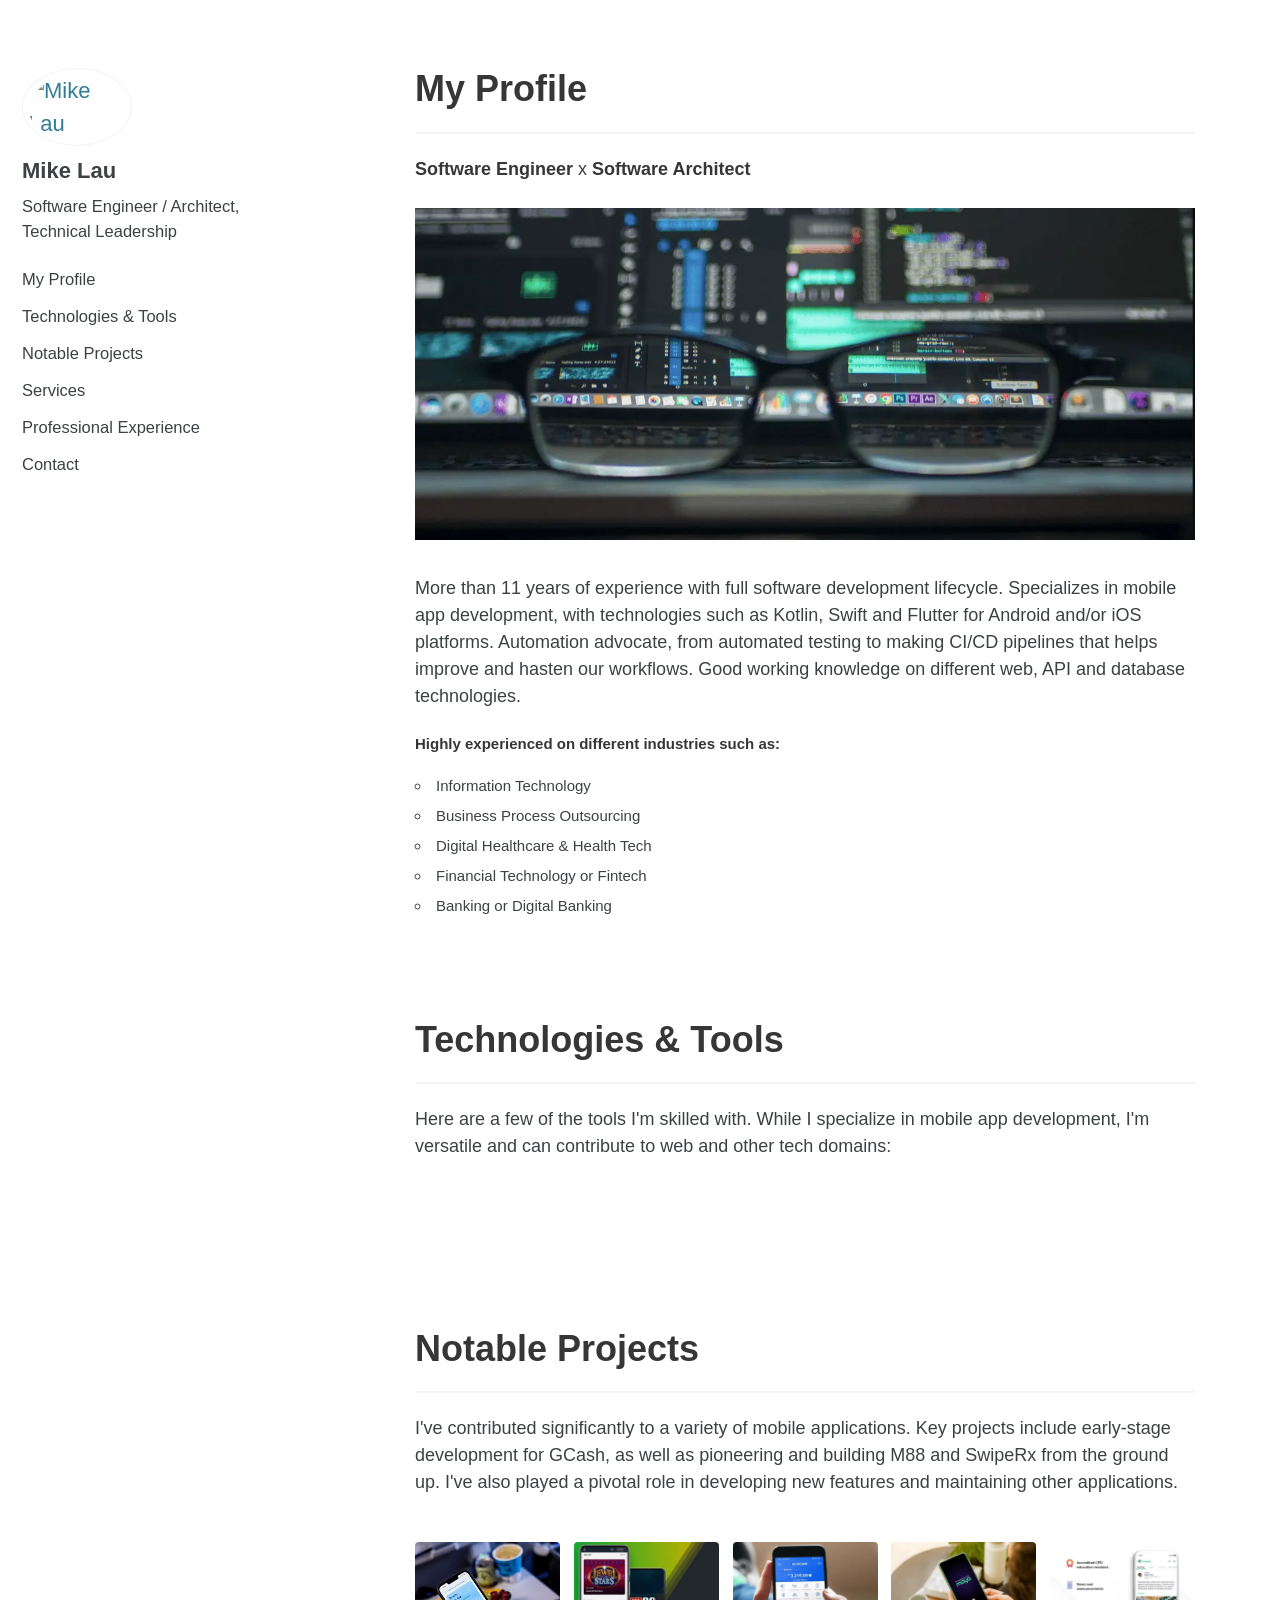
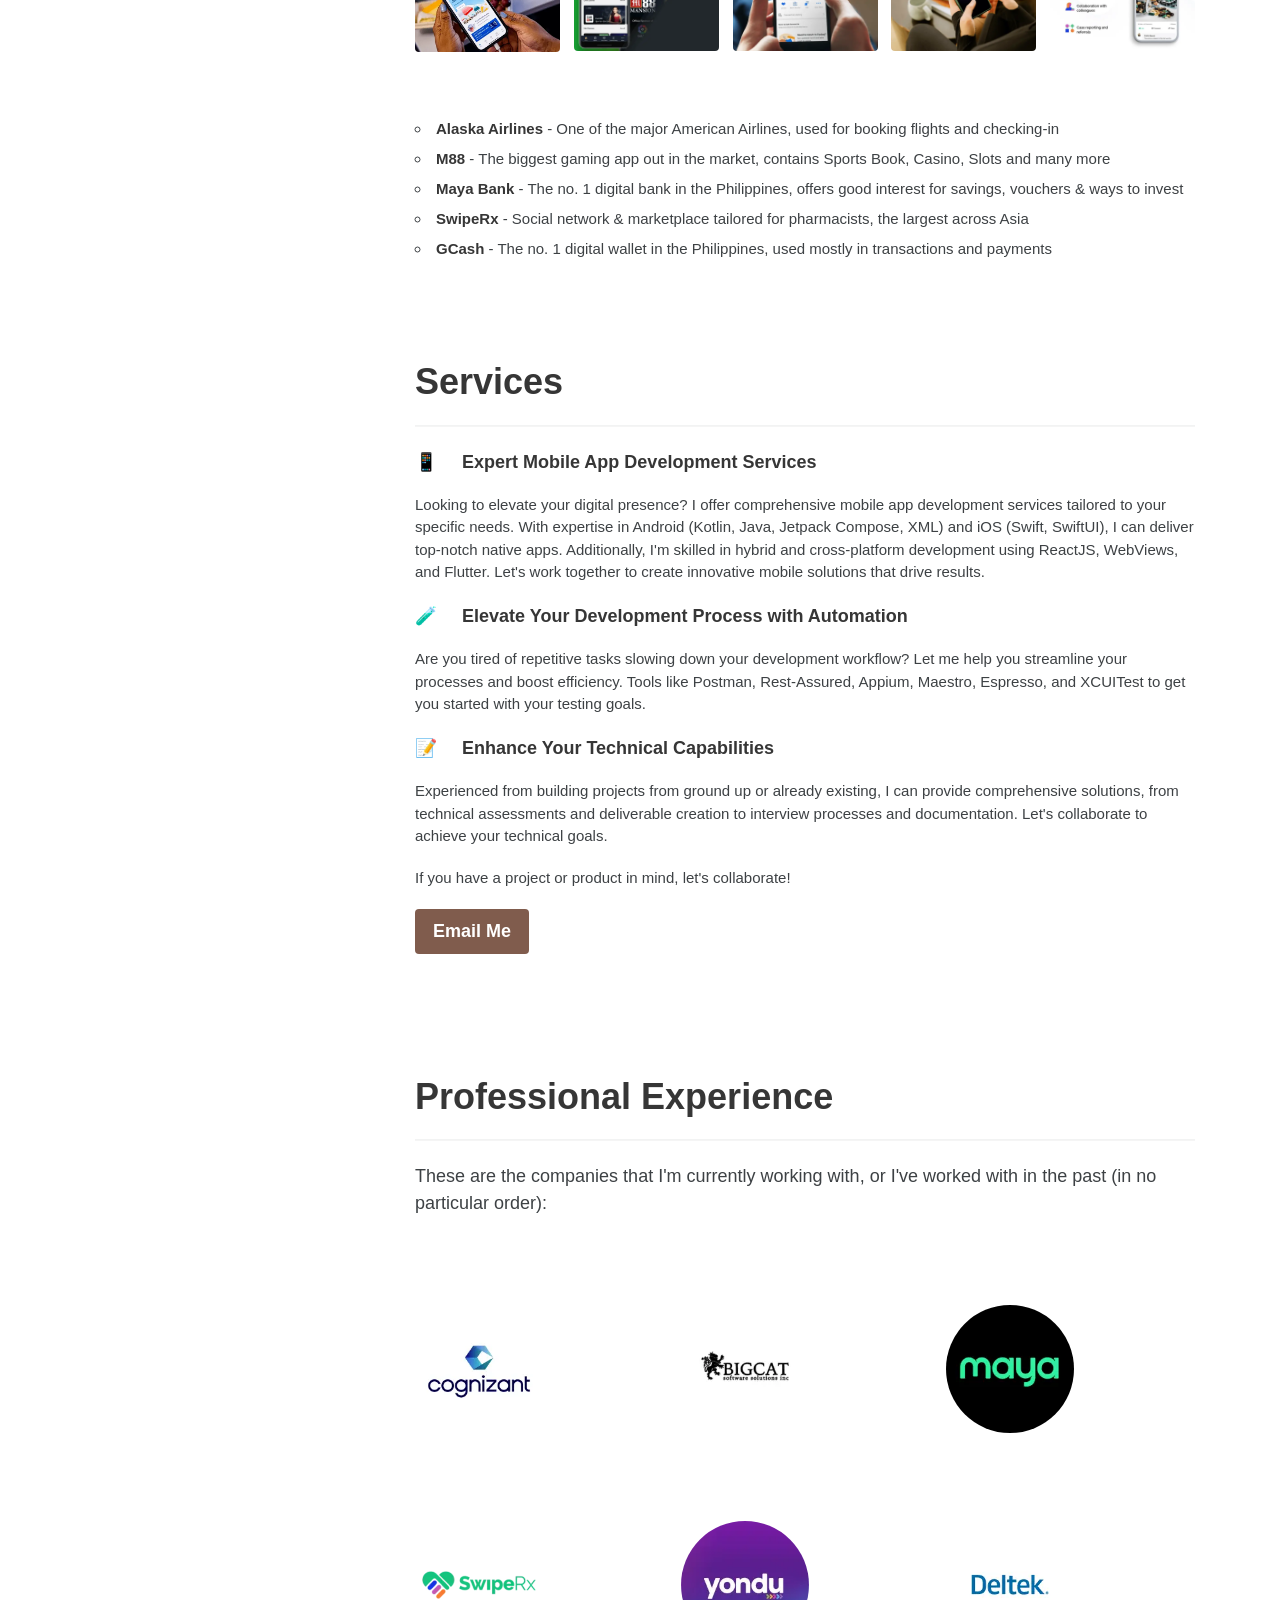
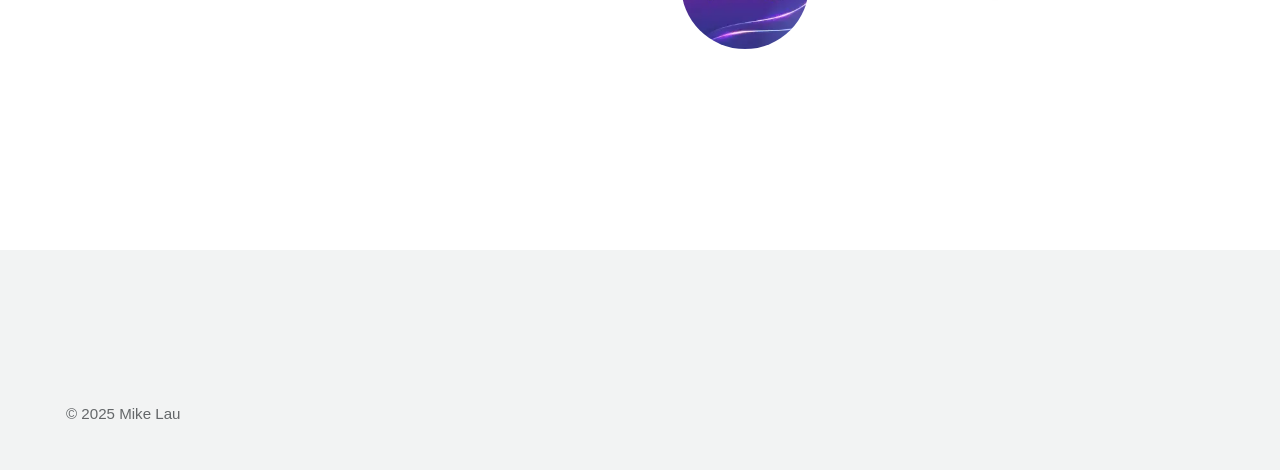
==== commit 05a2b1b8: "Minify CSS and optimize images" ====
--- a/index.htm
+++ b/index.htm
@@ -37,7 +37,6 @@
   <link rel="stylesheet" href="about_files/main.bundle.css">
   <link rel="stylesheet" href="about_files/main.css" />
   <link rel="icon" href="favicon.ico" type="image/x-icon">
-  <link href='https://fonts.googleapis.com/css?family=Lato:400,700' rel='stylesheet' type='text/css'>
 </head>
 <body class="layout--single" dir="ltr">
 <div class="initial-content">
@@ -78,7 +77,7 @@
             <h1 id="about" class="title">My Profile</h1>
             <hr>
             <p><strong>Software Engineer</strong> x <strong>Software Architect</strong></p>
-            <img src="about_files/timeline.png" alt=""/>
+            <img src="about_files/timeline.webp" alt=""/>
             <br />
             <br />
             <p>
@@ -180,20 +179,20 @@
             <hr>
             <p>I've contributed significantly to a variety of mobile applications. Key projects include early-stage development for GCash, as well as pioneering and building M88 and SwipeRx from the ground up. I've also played a pivotal role in developing new features and maintaining other applications.</p>
             <figure class="third">
-              <a href="./about_files/project-alaska.png" class="image-popup">
-                <img src="./about_files/project-alaska.png" alt="Alaska"/>
-              </a>
-              <a href="./about_files/project-m88.png" class="image-popup">
-                <img src="./about_files/project-m88.png" alt="M88"/>
-              </a>
-              <a href="./about_files/project-gcash.png" class="image-popup">
-                <img src="./about_files/project-gcash.png" alt="GCash"/>
-              </a>
-              <a href="./about_files/project-maya.png" class="image-popup">
-                <img src="./about_files/project-maya.png" alt="Maya"/>
-              </a>
-              <a href="./about_files/project-swiperx.png" class="image-popup">
-                <img src="./about_files/project-swiperx.png" alt="SwipeRx"/>
+              <a href="./about_files/project-alaska.webp" class="image-popup">
+                <img src="./about_files/project-alaska.webp" alt="Alaska"/>
+              </a>
+              <a href="./about_files/project-m88.webp" class="image-popup">
+                <img src="./about_files/project-m88.webp" alt="M88"/>
+              </a>
+              <a href="./about_files/project-gcash.webp" class="image-popup">
+                <img src="./about_files/project-gcash.webp" alt="GCash"/>
+              </a>
+              <a href="./about_files/project-maya.webp" class="image-popup">
+                <img src="./about_files/project-maya.webp" alt="Maya"/>
+              </a>
+              <a href="./about_files/project-swiperx.webp" class="image-popup">
+                <img src="./about_files/project-swiperx.webp" alt="SwipeRx"/>
               </a>
             </figure>
             <ul class="small">
@@ -236,22 +235,22 @@
             </p>
             <figure class="five">
               <a>
-                <figure class="image is-128x128"><img class="is-rounded" src="about_files/cognizant.png" alt=""></figure>
-              </a>
-              <a>
-                <figure class="image is-128x128"><img class="is-rounded" src="about_files/bigcat.png" alt=""></figure>
-              </a>
-              <a>
-                <figure class="image is-128x128"><img class="is-rounded" src="about_files/maya.png" alt=""></figure>
-              </a>
-              <a>
-                <figure class="image is-128x128"><img class="is-rounded" src="about_files/swiperx.png" alt=""></figure>
-              </a>
-              <a>
-                <figure class="image is-128x128"><img class="is-rounded" src="about_files/yondu.png" alt=""></figure>
-              </a>
-              <a>
-                <figure class="image is-128x128"><img class="is-rounded" src="about_files/deltek.png" alt=""></figure>
+                <figure class="image is-128x128"><img class="is-rounded" src="about_files/cognizant.webp" alt=""></figure>
+              </a>
+              <a>
+                <figure class="image is-128x128"><img class="is-rounded" src="about_files/bigcat.webp" alt=""></figure>
+              </a>
+              <a>
+                <figure class="image is-128x128"><img class="is-rounded" src="about_files/maya.webp" alt=""></figure>
+              </a>
+              <a>
+                <figure class="image is-128x128"><img class="is-rounded" src="about_files/swiperx.webp" alt=""></figure>
+              </a>
+              <a>
+                <figure class="image is-128x128"><img class="is-rounded" src="about_files/yondu.webp" alt=""></figure>
+              </a>
+              <a>
+                <figure class="image is-128x128"><img class="is-rounded" src="about_files/deltek.webp" alt=""></figure>
               </a>
             </figure>
           </div>
@@ -276,7 +275,7 @@
       </ul>
     </div>
     <div class="page__footer-copyright">
-      © 2024 <a href="https://mikekpl.github.io/">Mike Lau</a>
+      © 2025 <a href="https://mikekpl.github.io/">Mike Lau</a>
     </div>
   </footer>
 </div>
--- a/about_files/main.bundle.css
+++ b/about_files/main.bundle.css
@@ -0,0 +1 @@
+body,code{font-weight:400}.tabs li,article,aside,figure,footer,header,hgroup,hr,section{display:block}fieldset,hr{border:none}body,pre{color:#4a4a4a}pre code,td,th{padding:0}.content h1:not(:first-child),.content ol,.content ul{margin-top:1em}.content dd,.content figure,.content ol,.content ul{margin-left:2em}.content blockquote,.content pre{padding:1.25em 1.5em}.content table,.image img{width:100%}.checkbox input,.radio input,.select select,a{cursor:pointer}.container,.image,.tabs.is-toggle a{position:relative}a.icon>strong{margin-left:.25rem}/*! bulma.io v0.9.3 | MIT License | github.com/jgthms/bulma *//*! minireset.css v0.0.6 | MIT License | github.com/jgthms/minireset.css */.navbar-burger,blockquote,body,dd,dl,dt,fieldset,figure,h1,h2,h3,h4,h5,h6,hr,html,iframe,legend,li,ol,p,pre,textarea,ul{margin:0;padding:0}h1,h2,h3,h4,h5,h6{font-size:100%;font-weight:400}.pagination-list li,ul{list-style:none}button,input,select,textarea{margin:0}html{box-sizing:border-box;-moz-osx-font-smoothing:grayscale;-webkit-font-smoothing:antialiased;text-rendering:optimizeLegibility;text-size-adjust:100%;background-color:#fff;font-size:16px;min-width:300px;overflow-x:hidden;overflow-y:scroll}.content blockquote,.menu-list a:hover,.tabs.is-boxed a:hover,.tabs.is-toggle a:hover,code,hr,pre{background-color:#f5f5f5}body,pre code{font-size:1em}.content pre,pre{-webkit-overflow-scrolling:touch;word-wrap:normal;overflow-x:auto;white-space:pre}*,:after,:before{box-sizing:inherit}img,video{height:auto;max-width:100%}iframe{border:0}table{border-collapse:collapse;border-spacing:0}.table.is-narrow td,.table.is-narrow th,code{padding:.25em .5em}.content table th:not([align]),.table th:not([align]),table td:not([align]),table th:not([align]),td:not([align]),th:not([align]){text-align:inherit}body,button,input,optgroup,select,textarea{font-family:-apple-system, BlinkMacSystemFont, Roboto, "Segoe UI", "Helvetica Neue", "Lucida Grande", Arial, sans-serif}code,pre{-moz-osx-font-smoothing:auto;-webkit-font-smoothing:auto;font-family:monospace}body{line-height:1.5}code,pre,small{font-size:.875em}a{color:#2a2e34;text-decoration:none}.message strong,.notification strong,.table td.is-selected a,.table td.is-selected strong,.table th.is-selected a,.table th.is-selected strong,.table tr.is-selected a,.table tr.is-selected strong,a strong{color:currentColor}.breadcrumb a:hover,.content table th,.table th,a:hover,strong,table th{color:#363636}code{color:#da1039}hr{height:2px;margin:1.5rem 0}input[type=checkbox],input[type=radio]{vertical-align:baseline}.level img,.tabs a,table td,table th{vertical-align:top}span{font-style:inherit;font-weight:inherit}strong{font-weight:700}pre{padding:1.25rem 1.5rem}pre code{background-color:transparent;color:currentColor}@keyframes spinAround{0%{transform:rotate(0)}to{transform:rotate(359deg)}}.button strong{color:inherit}.button .icon:first-child:not(:last-child){margin-left:calc(-.5em - 1px);margin-right:.25em}.button .icon:last-child:not(:first-child){margin-left:.25em;margin-right:calc(-.5em - 1px)}.button .icon:first-child:last-child{margin-left:calc(-.5em - 1px);margin-right:calc(-.5em - 1px)}.container{flex-grow:1;margin:0 auto;width:auto}.content li+li{margin-top:.25em}.content blockquote:not(:last-child),.content dl:not(:last-child),.content ol:not(:last-child),.content p:not(:last-child),.content pre:not(:last-child),.content table:not(:last-child),.content ul:not(:last-child){margin-bottom:1em}.content h1,.content h2,.content h3,.content h4,.content h5,.content h6{color:#363636;font-weight:600;line-height:1.125}.subtitle em,.subtitle span,.title em,.title span,.title strong{font-weight:inherit}.content h1{font-size:2em;margin-bottom:.5em}.content h2{font-size:1.75em;margin-bottom:.5714em}.content h2:not(:first-child){margin-top:1.1428em}.content h3{font-size:1.5em;margin-bottom:.6666em}.content h3:not(:first-child){margin-top:1.3333em}.content h4{font-size:1.25em;margin-bottom:.8em}.content h5{font-size:1.125em;margin-bottom:.8888em}.content h6{font-size:1em;margin-bottom:1em}.content blockquote{border-left:5px solid #dbdbdb}.content ol{list-style-position:outside}.content ol:not([type]){list-style-type:decimal}.content ul{list-style:disc}.content ul ul{list-style-type:circle;margin-top:.5em}.content ul ul ul{list-style-type:square}.content figure{margin-right:2em;text-align:center}.content figure:not(:first-child){margin-top:2em}.content figure:not(:last-child){margin-bottom:2em}.content figure img{display:inline-block}.content figure figcaption{font-style:italic}.content sub,.content sup{font-size:75%}.content table td,.content table th,.table td,.table th{border:solid #dbdbdb;border-width:0 0 1px;padding:.5em .75em;vertical-align:top}.content table thead td,.content table thead th,.table thead td,.table thead th{border-width:0 0 2px;color:#363636}.content table tfoot td,.content table tfoot th,.table tfoot td,.table tfoot th{border-width:2px 0 0;color:#363636}.content table tbody tr:last-child td,.content table tbody tr:last-child th,.table tbody tr:last-child td,.table tbody tr:last-child th{border-bottom-width:0}.content .tabs li+li{margin-top:0}.icon{align-items:center;display:inline-flex;height:1.5rem;justify-content:center;width:1.5rem}.icon.is-large{height:3rem;width:3rem}.icon-text .icon{flex-grow:0;flex-shrink:0}.icon-text .icon:not(:last-child){margin-right:.25em}.icon-text .icon:not(:first-child){margin-left:.25em}.image{display:block}.image img{display:block;height:auto}.image img.is-rounded{border-radius:9999px}.image.is-128x128{height:128px;width:128px}.notification code,.notification pre{background:#fff}.notification pre code{background:0 0}@keyframes moveIndeterminate{0%{background-position:200% 0}to{background-position:-200% 0}}.table tr.is-selected td,.table tr.is-selected th{border-color:#fff;color:currentColor}.message-body pre code,.table tbody,.table tfoot,.table thead{background-color:transparent}.table.is-bordered td,.table.is-bordered th{border-width:1px}.table.is-bordered tr:last-child td,.table.is-bordered tr:last-child th{border-bottom-width:1px}.tag:not(body) .icon:first-child:not(:last-child){margin-left:-.375em;margin-right:.1875em}.tag:not(body) .icon:last-child:not(:first-child){margin-left:.1875em;margin-right:-.375em}.tag:not(body) .icon:first-child:last-child{margin-left:-.375em;margin-right:-.375em}.subtitle sub,.subtitle sup,.title sub,.title sup{font-size:.75em}.title{color:#363636;font-size:2rem;font-weight:600;line-height:1.125}.title strong{color:inherit}.subtitle strong{color:#363636;font-weight:600}.select.is-rounded select{border-radius:9999px;padding-left:1em}.select select{display:block;font-size:1em;max-width:100%;outline:0}.select select::-ms-expand{display:none}.select select[disabled]:hover,fieldset[disabled] .select select:hover{border-color:#f5f5f5}.panel-tabs a,.tabs a{border-bottom:1px solid #dbdbdb;margin-bottom:-1px}.select select:not([multiple]){padding-right:2.5em}.select select[multiple]{height:auto;padding:0}.select select[multiple] option{padding:.5em 1em}.control.has-icons-left .input:focus~.icon,.control.has-icons-left .select:focus~.icon,.control.has-icons-right .input:focus~.icon,.control.has-icons-right .select:focus~.icon,.panel-list a{color:#4a4a4a}.control.has-icons-left .input.is-small~.icon,.control.has-icons-left .select.is-small~.icon,.control.has-icons-right .input.is-small~.icon,.control.has-icons-right .select.is-small~.icon{font-size:.75rem}.control.has-icons-left .input.is-medium~.icon,.control.has-icons-left .select.is-medium~.icon,.control.has-icons-right .input.is-medium~.icon,.control.has-icons-right .select.is-medium~.icon{font-size:1.25rem}.control.has-icons-left .input.is-large~.icon,.control.has-icons-left .select.is-large~.icon,.control.has-icons-right .input.is-large~.icon,.control.has-icons-right .select.is-large~.icon{font-size:1.5rem}.control.has-icons-left .icon,.control.has-icons-right .icon{color:#dbdbdb;height:2.5em;pointer-events:none;position:absolute;top:0;width:2.5em;z-index:4}.breadcrumb a{align-items:center;color:#2a2e34;display:flex;justify-content:center;padding:0 .75em}.breadcrumb li{align-items:center;display:flex}.breadcrumb li:first-child a{padding-left:0}.breadcrumb li.is-active a{color:#363636;cursor:default;pointer-events:none}.breadcrumb li+li:before{color:#b5b5b5;content:"\0002f"}.breadcrumb ol,.breadcrumb ul{align-items:flex-start;display:flex;flex-wrap:wrap;justify-content:flex-start}.breadcrumb .icon:first-child,.tabs .icon:first-child{margin-right:.5em}.breadcrumb .icon:last-child,.tabs .icon:last-child{margin-left:.5em}.breadcrumb.is-centered ol,.breadcrumb.is-centered ul,.tabs.is-centered ul{justify-content:center}.breadcrumb.is-right ol,.breadcrumb.is-right ul,.tabs.is-right ul{justify-content:flex-end}.breadcrumb.has-arrow-separator li+li:before{content:"\02192"}.breadcrumb.has-bullet-separator li+li:before{content:"\02022"}.breadcrumb.has-dot-separator li+li:before{content:"\000b7"}.breadcrumb.has-succeeds-separator li+li:before{content:"\0227B"}.card-image:first-child img{border-top-left-radius:.25rem;border-top-right-radius:.25rem}.card-image:last-child img{border-bottom-left-radius:.25rem;border-bottom-right-radius:.25rem}.level code{border-radius:4px}.level img{display:inline-block}.menu-list a{border-radius:2px;color:#4a4a4a;display:block;padding:.5em .75em}.menu-list a:hover{color:#363636}.menu-list li ul{border-left:1px solid #dbdbdb;margin:.75em;padding-left:.75em}.message-body code,.message-body pre{background-color:#fff}.navbar>.container{align-items:stretch;display:flex;min-height:3.25rem;width:100%}.navbar-burger span{background-color:currentColor;display:block;height:1px;left:calc(50% - 8px);position:absolute;transform-origin:center;transition-duration:86ms;transition-property:background-color,opacity,transform;transition-timing-function:ease-out;width:16px}.navbar-burger span:first-child{top:calc(50% - 6px)}.navbar-burger span:nth-child(2){top:calc(50% - 1px)}.navbar-burger span:nth-child(3){top:calc(50% + 4px)}.navbar-burger.is-active span:first-child{transform:translateY(5px) rotate(45deg)}.navbar-burger.is-active span:nth-child(2){opacity:0}.navbar-burger.is-active span:nth-child(3){transform:translateY(-5px) rotate(-45deg)}.navbar-item .icon:only-child,.navbar-link .icon:only-child{margin-left:-.25rem;margin-right:-.25rem}.navbar-item img{max-height:1.75rem}@media screen and (max-width:1023px){.navbar>.container{display:block}}.panel-tabs a{padding:.5em}.panel-list a:hover{color:#2a2e34}.panel-block input[type=checkbox]{margin-right:.75em}.tabs a{align-items:center;color:#4a4a4a;display:flex;justify-content:center;padding:.5em 1em}.tabs a:hover{border-bottom-color:#363636;color:#363636}.tabs li.is-active a{border-bottom-color:#2a2e34;color:#2a2e34}.tabs ul{align-items:center;border-bottom:1px solid #dbdbdb;display:flex;flex-grow:1;flex-shrink:0;justify-content:flex-start}.tabs.is-boxed a{border:1px solid transparent;border-radius:4px 4px 0 0}.tabs.is-boxed a:hover{border-bottom-color:#dbdbdb}.tabs.is-boxed li.is-active a{background-color:#fff;border-color:#dbdbdb;border-bottom-color:transparent!important}.tabs.is-fullwidth li{flex-grow:1;flex-shrink:0}.tabs.is-toggle a{border:1px solid #dbdbdb;margin-bottom:0}.tabs.is-toggle a:hover{border-color:#b5b5b5;z-index:2}.tabs.is-toggle li+li{margin-left:-1px}.tabs.is-toggle li:first-child a{border-bottom-left-radius:4px;border-top-left-radius:4px}.tabs.is-toggle li:last-child a{border-bottom-right-radius:4px;border-top-right-radius:4px}.tabs.is-toggle li.is-active a{background-color:#2a2e34;border-color:#2a2e34;color:#fff;z-index:1}.hero .tabs ul,.tabs.is-toggle ul{border-bottom:none}.tabs.is-toggle.is-toggle-rounded li:first-child a{border-bottom-left-radius:9999px;border-top-left-radius:9999px;padding-left:1.25em}.tabs.is-toggle.is-toggle-rounded li:last-child a{border-bottom-right-radius:9999px;border-top-right-radius:9999px;padding-right:1.25em}.hero.is-white .tabs.is-boxed a,.hero.is-white .tabs.is-toggle a,.hero.is-white .title{color:#0a0a0a}.hero.is-white .tabs a{color:#0a0a0a;opacity:.9}.hero.is-black .tabs a:hover,.hero.is-danger .tabs a:hover,.hero.is-dark .tabs a:hover,.hero.is-info .tabs a:hover,.hero.is-light .tabs a:hover,.hero.is-link .tabs a:hover,.hero.is-primary .tabs a:hover,.hero.is-success .tabs a:hover,.hero.is-warning .tabs a:hover,.hero.is-white .tabs a:hover{opacity:1}.hero.is-white .tabs li.is-active a{color:#fff!important;opacity:1}.hero.is-black .tabs.is-boxed a:hover,.hero.is-black .tabs.is-toggle a:hover,.hero.is-danger .tabs.is-boxed a:hover,.hero.is-danger .tabs.is-toggle a:hover,.hero.is-dark .tabs.is-boxed a:hover,.hero.is-dark .tabs.is-toggle a:hover,.hero.is-info .tabs.is-boxed a:hover,.hero.is-info .tabs.is-toggle a:hover,.hero.is-light .tabs.is-boxed a:hover,.hero.is-light .tabs.is-toggle a:hover,.hero.is-link .tabs.is-boxed a:hover,.hero.is-link .tabs.is-toggle a:hover,.hero.is-primary .tabs.is-boxed a:hover,.hero.is-primary .tabs.is-toggle a:hover,.hero.is-success .tabs.is-boxed a:hover,.hero.is-success .tabs.is-toggle a:hover,.hero.is-warning .tabs.is-boxed a:hover,.hero.is-warning .tabs.is-toggle a:hover,.hero.is-white .tabs.is-boxed a:hover,.hero.is-white .tabs.is-toggle a:hover{background-color:rgba(10,10,10,.1)}.hero.is-white .tabs.is-boxed li.is-active a,.hero.is-white .tabs.is-boxed li.is-active a:hover,.hero.is-white .tabs.is-toggle li.is-active a,.hero.is-white .tabs.is-toggle li.is-active a:hover{background-color:#0a0a0a;border-color:#0a0a0a;color:#fff}.hero.is-black .tabs.is-boxed a,.hero.is-black .tabs.is-toggle a,.hero.is-black .title,.hero.is-danger .tabs.is-boxed a,.hero.is-danger .tabs.is-toggle a,.hero.is-danger .title,.hero.is-dark .tabs.is-boxed a,.hero.is-dark .tabs.is-toggle a,.hero.is-dark .title,.hero.is-info .tabs.is-boxed a,.hero.is-info .tabs.is-toggle a,.hero.is-info .title,.hero.is-link .tabs.is-boxed a,.hero.is-link .tabs.is-toggle a,.hero.is-link .title,.hero.is-primary .tabs.is-boxed a,.hero.is-primary .tabs.is-toggle a,.hero.is-success .tabs.is-boxed a,.hero.is-success .tabs.is-toggle a,.hero.is-success .title{color:#fff}.hero.is-black .tabs a,.hero.is-danger .tabs a,.hero.is-dark .tabs a,.hero.is-info .tabs a,.hero.is-link .tabs a,.hero.is-primary .tabs a,.hero.is-success .tabs a{color:#fff;opacity:.9}.hero.is-black .tabs li.is-active a{color:#0a0a0a!important;opacity:1}.hero.is-black .tabs.is-boxed li.is-active a,.hero.is-black .tabs.is-boxed li.is-active a:hover,.hero.is-black .tabs.is-toggle li.is-active a,.hero.is-black .tabs.is-toggle li.is-active a:hover{background-color:#fff;border-color:#fff;color:#0a0a0a}.hero.is-light .tabs.is-boxed a,.hero.is-light .tabs.is-toggle a,.hero.is-light .title,.hero.is-warning .tabs.is-boxed a,.hero.is-warning .tabs.is-toggle a,.hero.is-warning .title{color:rgba(0,0,0,.7)}.hero.is-light .tabs a,.hero.is-warning .tabs a{color:rgba(0,0,0,.7);opacity:.9}.hero.is-light .tabs li.is-active a{color:#f5f5f5!important;opacity:1}.hero.is-light .tabs.is-boxed li.is-active a,.hero.is-light .tabs.is-boxed li.is-active a:hover,.hero.is-light .tabs.is-toggle li.is-active a,.hero.is-light .tabs.is-toggle li.is-active a:hover{background-color:rgba(0,0,0,.7);border-color:rgba(0,0,0,.7);color:#f5f5f5}.hero.is-dark .tabs li.is-active a{color:#363636!important;opacity:1}.hero.is-dark .tabs.is-boxed li.is-active a,.hero.is-dark .tabs.is-boxed li.is-active a:hover,.hero.is-dark .tabs.is-toggle li.is-active a,.hero.is-dark .tabs.is-toggle li.is-active a:hover{background-color:#fff;border-color:#fff;color:#363636}.hero.is-primary .title{color:#f5b301}.hero.is-link .tabs li.is-active a,.hero.is-primary .tabs li.is-active a{color:#2a2e34!important;opacity:1}.hero.is-link .tabs.is-boxed li.is-active a,.hero.is-link .tabs.is-boxed li.is-active a:hover,.hero.is-link .tabs.is-toggle li.is-active a,.hero.is-link .tabs.is-toggle li.is-active a:hover,.hero.is-primary .tabs.is-boxed li.is-active a,.hero.is-primary .tabs.is-boxed li.is-active a:hover,.hero.is-primary .tabs.is-toggle li.is-active a,.hero.is-primary .tabs.is-toggle li.is-active a:hover{background-color:#fff;border-color:#fff;color:#2a2e34}.hero.is-info .tabs li.is-active a{color:#3e8ed0!important;opacity:1}.hero.is-info .tabs.is-boxed li.is-active a,.hero.is-info .tabs.is-boxed li.is-active a:hover,.hero.is-info .tabs.is-toggle li.is-active a,.hero.is-info .tabs.is-toggle li.is-active a:hover{background-color:#fff;border-color:#fff;color:#3e8ed0}.hero.is-success .tabs li.is-active a{color:#48c78e!important;opacity:1}.hero.is-success .tabs.is-boxed li.is-active a,.hero.is-success .tabs.is-boxed li.is-active a:hover,.hero.is-success .tabs.is-toggle li.is-active a,.hero.is-success .tabs.is-toggle li.is-active a:hover{background-color:#fff;border-color:#fff;color:#48c78e}.hero.is-warning .tabs li.is-active a{color:#ffe08a!important;opacity:1}.hero.is-warning .tabs.is-boxed li.is-active a,.hero.is-warning .tabs.is-boxed li.is-active a:hover,.hero.is-warning .tabs.is-toggle li.is-active a,.hero.is-warning .tabs.is-toggle li.is-active a:hover{background-color:rgba(0,0,0,.7);border-color:rgba(0,0,0,.7);color:#ffe08a}.hero.is-danger .tabs li.is-active a{color:#f14668!important;opacity:1}.hero.is-danger .tabs.is-boxed li.is-active a,.hero.is-danger .tabs.is-boxed li.is-active a:hover,.hero.is-danger .tabs.is-toggle li.is-active a,.hero.is-danger .tabs.is-toggle li.is-active a:hover{background-color:#fff;border-color:#fff;color:#f14668}.hero.is-fullheight .hero-body>.container,.hero.is-fullheight-with-navbar .hero-body>.container,.hero.is-halfheight .hero-body>.container{flex-grow:1;flex-shrink:1}.hero-video video{left:50%;min-height:100%;min-width:100%;position:absolute;top:50%;transform:translate3d(-50%,-50%,0)}@media screen and (min-width:1024px){.container{max-width:960px}.section{padding:3rem}.section.is-large{padding:18rem 6rem}}.section{padding:2.15rem 1.5rem}
--- a/about_files/main.css
+++ b/about_files/main.css
@@ -1,4083 +1 @@
-@import url(https://fonts.googleapis.com/css?family=Lato:300,400,700,900);
-.mfp-counter{
-    font-family:Georgia,Times,serif
-}
-.mfp-bg{
-    top:0;
-    left:0;
-    width:100%;
-    height:100%;
-    z-index:1042;
-    overflow:hidden;
-    position:fixed;
-    background:#000;
-    opacity:.8;
-    filter:alpha(opacity=80)
-}
-.mfp-wrap{
-    top:0;
-    left:0;
-    width:100%;
-    height:100%;
-    z-index:1043;
-    position:fixed;
-    outline:none !important;
-    -webkit-backface-visibility:hidden
-}
-.mfp-container{
-    text-align:center;
-    position:absolute;
-    width:100%;
-    height:100%;
-    left:0;
-    top:0;
-    padding:0 8px;
-    -webkit-box-sizing:border-box;
-    -moz-box-sizing:border-box;
-    box-sizing:border-box
-}
-.mfp-container:before{
-    content:'';
-    display:inline-block;
-    height:100%;
-    vertical-align:middle
-}
-.mfp-align-top .mfp-container:before{
-    display:none
-}
-.mfp-content{
-    position:relative;
-    display:inline-block;
-    vertical-align:middle;
-    margin:0 auto;
-    text-align:left;
-    z-index:1045
-}
-.mfp-inline-holder .mfp-content,.mfp-ajax-holder .mfp-content{
-    width:100%;
-    cursor:auto
-}
-.mfp-ajax-cur{
-    cursor:progress
-}
-.mfp-zoom-out-cur,.mfp-zoom-out-cur .mfp-image-holder .mfp-close{
-    cursor:-moz-zoom-out;
-    cursor:-webkit-zoom-out;
-    cursor:zoom-out
-}
-.mfp-zoom{
-    cursor:pointer;
-    cursor:-webkit-zoom-in;
-    cursor:-moz-zoom-in;
-    cursor:zoom-in
-}
-.mfp-auto-cursor .mfp-content{
-    cursor:auto
-}
-.mfp-close,.mfp-arrow,.mfp-preloader,.mfp-counter{
-    -webkit-user-select:none;
-    -moz-user-select:none;
-    user-select:none
-}
-.mfp-loading.mfp-figure{
-    display:none
-}
-.mfp-hide{
-    display:none !important
-}
-.mfp-preloader{
-    color:#ccc;
-    position:absolute;
-    top:50%;
-    width:auto;
-    text-align:center;
-    margin-top:-0.8em;
-    left:8px;
-    right:8px;
-    z-index:1044
-}
-.mfp-preloader a{
-    color:#ccc
-}
-.mfp-preloader a:hover{
-    color:#fff
-}
-.mfp-s-ready .mfp-preloader{
-    display:none
-}
-.mfp-s-error .mfp-content{
-    display:none
-}
-button.mfp-close,button.mfp-arrow{
-    overflow:visible;
-    cursor:pointer;
-    background:transparent;
-    border:0;
-    -webkit-appearance:none;
-    display:block;
-    outline:none;
-    padding:0;
-    z-index:1046;
-    -webkit-box-shadow:none;
-    box-shadow:none
-}
-button::-moz-focus-inner{
-    padding:0;
-    border:0
-}
-.mfp-close{
-    width:44px;
-    height:44px;
-    line-height:44px;
-    position:absolute;
-    right:0;
-    top:0;
-    text-decoration:none;
-    text-align:center;
-    opacity:1;
-    filter:alpha(opacity=100);
-    padding:0 0 18px 10px;
-    color:#fff;
-    font-style:normal;
-    font-size:28px;
-    font-family:Georgia,Times,serif
-}
-.mfp-close:hover,.mfp-close:focus{
-    opacity:1;
-    filter:alpha(opacity=100)
-}
-.mfp-close:active{
-    top:1px
-}
-.mfp-close-btn-in .mfp-close{
-    color:#fff
-}
-.mfp-image-holder .mfp-close,.mfp-iframe-holder .mfp-close{
-    color:#fff;
-    right:-6px;
-    text-align:right;
-    padding-right:6px;
-    width:100%
-}
-.mfp-counter{
-    position:absolute;
-    top:0;
-    right:0;
-    color:#ccc;
-    font-size:12px;
-    line-height:18px
-}
-.mfp-arrow{
-    position:absolute;
-    opacity:1;
-    filter:alpha(opacity=100);
-    margin:0;
-    top:50%;
-    margin-top:-55px;
-    padding:0;
-    width:90px;
-    height:110px;
-    -webkit-tap-highlight-color:transparent
-}
-.mfp-arrow:active{
-    margin-top:-54px
-}
-.mfp-arrow:hover,.mfp-arrow:focus{
-    opacity:1;
-    filter:alpha(opacity=100)
-}
-.mfp-arrow:before,.mfp-arrow:after,.mfp-arrow .mfp-b,.mfp-arrow .mfp-a{
-    content:'';
-    display:block;
-    width:0;
-    height:0;
-    position:absolute;
-    left:0;
-    top:0;
-    margin-top:35px;
-    margin-left:35px;
-    border:medium inset transparent
-}
-.mfp-arrow:after,.mfp-arrow .mfp-a{
-    border-top-width:13px;
-    border-bottom-width:13px;
-    top:8px
-}
-.mfp-arrow:before,.mfp-arrow .mfp-b{
-    border-top-width:21px;
-    border-bottom-width:21px;
-    opacity:0.7
-}
-.mfp-arrow-left{
-    left:0
-}
-.mfp-arrow-left:after,.mfp-arrow-left .mfp-a{
-    border-right:17px solid #fff;
-    margin-left:31px
-}
-.mfp-arrow-left:before,.mfp-arrow-left .mfp-b{
-    margin-left:25px;
-    border-right:27px solid #fff
-}
-.mfp-arrow-right{
-    right:0
-}
-.mfp-arrow-right:after,.mfp-arrow-right .mfp-a{
-    border-left:17px solid #fff;
-    margin-left:39px
-}
-.mfp-arrow-right:before,.mfp-arrow-right .mfp-b{
-    border-left:27px solid #fff
-}
-.mfp-iframe-holder{
-    padding-top:40px;
-    padding-bottom:40px
-}
-.mfp-iframe-holder .mfp-content{
-    line-height:0;
-    width:100%;
-    max-width:900px
-}
-.mfp-iframe-holder .mfp-close{
-    top:-40px
-}
-.mfp-iframe-scaler{
-    width:100%;
-    height:0;
-    overflow:hidden;
-    padding-top:56.25%
-}
-.mfp-iframe-scaler iframe{
-    position:absolute;
-    display:block;
-    top:0;
-    left:0;
-    width:100%;
-    height:100%;
-    box-shadow:0 0 8px rgba(0,0,0,0.6);
-    background:#000
-}
-img.mfp-img{
-    width:auto;
-    max-width:100%;
-    height:auto;
-    display:block;
-    line-height:0;
-    -webkit-box-sizing:border-box;
-    -moz-box-sizing:border-box;
-    box-sizing:border-box;
-    padding:40px 0 40px;
-    margin:0 auto
-}
-.mfp-figure{
-    line-height:0
-}
-.mfp-figure:after{
-    content:'';
-    position:absolute;
-    left:0;
-    top:40px;
-    bottom:40px;
-    display:block;
-    right:0;
-    width:auto;
-    height:auto;
-    z-index:-1;
-    box-shadow:0 0 8px rgba(0,0,0,0.6);
-    background:#444
-}
-.mfp-figure small{
-    color:#bdbdbd;
-    display:block;
-    font-size:12px;
-    line-height:14px
-}
-.mfp-figure figure{
-    margin:0
-}
-.mfp-figure figcaption{
-    margin-top:0;
-    margin-bottom:0
-}
-.mfp-bottom-bar{
-    margin-top:-36px;
-    position:absolute;
-    top:100%;
-    left:0;
-    width:100%;
-    cursor:auto
-}
-.mfp-title{
-    text-align:left;
-    line-height:18px;
-    color:#f3f3f3;
-    word-wrap:break-word;
-    padding-right:36px
-}
-.mfp-image-holder .mfp-content{
-    max-width:100%
-}
-.mfp-gallery .mfp-image-holder .mfp-figure{
-    cursor:pointer
-}
-@media screen and (max-width: 800px) and (orientation: landscape), screen and (max-height: 300px){
-    .mfp-img-mobile .mfp-image-holder{
-        padding-left:0;
-        padding-right:0
-    }
-    .mfp-img-mobile img.mfp-img{
-        padding:0
-    }
-    .mfp-img-mobile .mfp-figure:after{
-        top:0;
-        bottom:0
-    }
-    .mfp-img-mobile .mfp-figure small{
-        display:inline;
-        margin-left:5px
-    }
-    .mfp-img-mobile .mfp-bottom-bar{
-        background:rgba(0,0,0,0.6);
-        bottom:0;
-        margin:0;
-        top:auto;
-        padding:3px 5px;
-        position:fixed;
-        -webkit-box-sizing:border-box;
-        -moz-box-sizing:border-box;
-        box-sizing:border-box
-    }
-    .mfp-img-mobile .mfp-bottom-bar:empty{
-        padding:0
-    }
-    .mfp-img-mobile .mfp-counter{
-        right:5px;
-        top:3px
-    }
-    .mfp-img-mobile .mfp-close{
-        top:0;
-        right:0;
-        width:35px;
-        height:35px;
-        line-height:35px;
-        background:rgba(0,0,0,0.6);
-        position:fixed;
-        text-align:center;
-        padding:0
-    }
-}
-@media all and (max-width: 900px){
-    .mfp-arrow{
-        -webkit-transform:scale(0.75);
-        transform:scale(0.75)
-    }
-    .mfp-arrow-left{
-        -webkit-transform-origin:0;
-        transform-origin:0
-    }
-    .mfp-arrow-right{
-        -webkit-transform-origin:100%;
-        transform-origin:100%
-    }
-    .mfp-container{
-        padding-left:6px;
-        padding-right:6px
-    }
-}
-.mfp-ie7 .mfp-img{
-    padding:0
-}
-.mfp-ie7 .mfp-bottom-bar{
-    width:600px;
-    left:50%;
-    margin-left:-300px;
-    margin-top:5px;
-    padding-bottom:5px
-}
-.mfp-ie7 .mfp-container{
-    padding:0
-}
-.mfp-ie7 .mfp-content{
-    padding-top:44px
-}
-.mfp-ie7 .mfp-close{
-    top:0;
-    right:0;
-    padding-top:0
-}
-a:focus,button:focus{
-    outline:thin dotted #6f777d;
-    outline:5px auto #6f777d;
-    outline-offset:-2px
-}
-*{
-    box-sizing:border-box
-}
-html{
-    box-sizing:border-box;
-    background-color:#fff;
-    font-size:16px;
-    -webkit-text-size-adjust:100%;
-    -ms-text-size-adjust:100%
-}
-@media (min-width: 48em){
-    html{
-        font-size:18px
-    }
-}
-@media (min-width: 64em){
-    html{
-        font-size:20px
-    }
-}
-@media (min-width: 80em){
-    html{
-        font-size:22px
-    }
-}
-body{
-    margin:0;
-}
-::-moz-selection{
-    color:#fff;
-    background:#000
-}
-::selection{
-    color:#fff;
-    background:#000
-}
-article,aside,details,figcaption,figure,footer,header,hgroup,main,nav,section{
-    display:block
-}
-audio,canvas,video{
-    display:inline-block
-}
-audio:not([controls]){
-    display:none
-}
-a{
-    color:#2f7d95
-}
-a:hover,a:active{
-    outline:0
-}
-sub,sup{
-    position:relative;
-    font-size:75%;
-    line-height:0;
-    vertical-align:baseline
-}
-sup{
-    top:-0.5em
-}
-sub{
-    bottom:-0.25em
-}
-img{
-    max-width:100%;
-    width:auto\9;
-    height:auto;
-    vertical-align:middle;
-    border:0;
-    -ms-interpolation-mode:bicubic
-}
-#map_canvas img,.google-maps img{
-    max-width:none
-}
-button,input,select,textarea{
-    margin:0;
-    font-size:100%;
-    vertical-align:middle
-}
-button,input{
-    line-height:normal
-}
-button::-moz-focus-inner,input::-moz-focus-inner{
-    padding:0;
-    border:0
-}
-button,html input[type="button"],input[type="reset"],input[type="submit"]{
-    -webkit-appearance:button;
-    cursor:pointer
-}
-label,select,button,input[type="button"],input[type="reset"],input[type="submit"],input[type="radio"],input[type="checkbox"]{
-    cursor:pointer
-}
-input[type="search"]{
-    box-sizing:border-box;
-    -webkit-appearance:textfield
-}
-input[type="search"]::-webkit-search-decoration,input[type="search"]::-webkit-search-cancel-button{
-    -webkit-appearance:none
-}
-textarea{
-    overflow:auto;
-    vertical-align:top
-}
-html{
-    position:relative;
-    min-height:100%
-}
-body{
-    margin:0;
-    padding:0;
-    color:#3d4144;
-    font-family:Lato,sans-serif;
-    line-height:1.5
-}
-body.overflow--hidden{
-    overflow:hidden
-}
-h1,h2,h3,h4,h5,h6{
-    margin:2em 0 0.5em;
-    line-height:1.2;
-    font-family:Lato,sans-serif;
-    font-weight:bold
-}
-h1{
-    margin-top:0;
-    font-size:1.563em
-}
-h2{
-    font-size:1.25em
-}
-h3{
-    font-size:1.125em
-}
-h4{
-    font-size:1.0625em
-}
-h5{
-    font-size:1.03125em
-}
-h6{
-    font-size:1em
-}
-small,.small{
-    font-size:.75em
-}
-p{
-    margin-bottom:1.3em
-}
-u,ins{
-    text-decoration:none;
-    border-bottom:1px solid #3d4144
-}
-u a,ins a{
-    color:inherit
-}
-del a{
-    color:inherit
-}
-p,pre,blockquote,ul,ol,dl,figure,table,fieldset{
-    orphans:3;
-    widows:3
-}
-abbr[title],abbr[data-original-title]{
-    text-decoration:none;
-    cursor:help;
-    border-bottom:1px dotted #3d4144
-}
-blockquote{
-    margin-block:2em;
-    margin-inline-end:1em;
-    padding-inline:1em;
-    font-style:italic;
-    border-inline-start:0.25em solid #6f777d
-}
-blockquote cite{
-    font-style:italic
-}
-blockquote cite::before{
-    content:"\2014";
-    padding-inline-end:5px
-}
-a:visited{
-    color:#4e91a5
-}
-a:hover{
-    color:#235e70;
-    outline:0
-}
-tt,code,kbd,samp,pre{
-    font-family:Monaco,Consolas,"Lucida Console",monospace
-}
-pre{
-    overflow-x:auto
-}
-hr{
-    display:block;
-    margin:1em 0;
-    border:0;
-    border-top:1px solid #f2f3f3
-}
-ul li,ol li{
-    margin-bottom:0.5em
-}
-li ul,li ol{
-    margin-top:0.5em
-}
-figure{
-    display:-webkit-box;
-    display:flex;
-    -webkit-box-pack:justify;
-    justify-content:space-between;
-    -webkit-box-align:start;
-    align-items:flex-start;
-    flex-wrap:wrap;
-    margin:2em 0
-}
-figure img,figure iframe,figure .fluid-width-video-wrapper{
-    margin-bottom:1em
-}
-figure img{
-    width:100%;
-    border-radius:4px;
-    -webkit-transition:all 0.2s ease-in-out;
-    transition:all 0.2s ease-in-out
-}
-figure>a{
-    display:block
-}
-@media (min-width: 37.5em){
-    figure.half>a,figure.half>img{
-        width:calc(50% - 0.5em)
-    }
-}
-figure.half figcaption{
-    width:100%
-}
-@media (min-width: 37.5em){
-    figure.third>a,figure.third>img{
-        width:calc(20% - 0.5em)
-    }
-}
-@media (min-width: 37.5em){
-    figure.five>a,figure.five>img{
-        width:calc(33.33% - 0.5em)
-    }
-}
-figure.third figcaption{
-    width:100%
-}
-figcaption{
-    margin-bottom:0.5em;
-    color:#646769;
-    font-family:Georgia,Times,serif;
-    font-size:.75em
-}
-figcaption a{
-    -webkit-transition:all 0.2s ease-in-out;
-    transition:all 0.2s ease-in-out
-}
-figcaption a:hover{
-    color:#235e70
-}
-svg:not(:root){
-    overflow:hidden
-}
-nav ul{
-    margin:0;
-    padding:0
-}
-nav li{
-    list-style:none
-}
-nav a{
-    text-decoration:none
-}
-nav ul li,nav ol li{
-    margin-bottom:0
-}
-nav li ul,nav li ol{
-    margin-top:0
-}
-b,i,strong,em,blockquote,p,q,span,figure,img,h1,h2,header,input,a,tr,td,form button,input[type="submit"],.btn,.highlight,.archive__item-teaser{
-    -webkit-transition:all 0.2s ease-in-out;
-    transition:all 0.2s ease-in-out
-}
-form{
-    margin-bottom:5px;
-    padding:1em;
-    background-color:#f2f3f3
-}
-form fieldset{
-    margin-bottom:5px;
-    padding:0;
-    border-width:0
-}
-form legend{
-    display:block;
-    width:100%;
-    margin-bottom:10px;
-    margin-inline-start:-7px;
-    padding:0;
-    color:#3d4144;
-    border:0;
-    white-space:normal
-}
-form p{
-    margin-bottom:2.5px
-}
-form ul{
-    
-    margin:0 0 5px 0;
-    padding:0
-}
-form br{
-    display:none
-}
-label,input,button,select,textarea{
-    vertical-align:baseline
-}
-input,button,select,textarea{
-    box-sizing:border-box;
-    font-family:-apple-system,BlinkMacSystemFont,"Roboto","Segoe UI","Helvetica Neue","Lucida Grande",Arial,sans-serif
-}
-label{
-    display:block;
-    margin-bottom:0.25em;
-    color:#3d4144;
-    cursor:pointer
-}
-label small{
-    font-size:.75em
-}
-label input,label textarea,label select{
-    display:block
-}
-input,textarea,select{
-    display:inline-block;
-    width:100%;
-    padding:0.25em;
-    margin-bottom:0.5em;
-    color:#3d4144;
-    background-color:#fff;
-    border:#f2f3f3;
-    border-radius:4px;
-    box-shadow:0 1px 1px rgba(0,0,0,0.125)
-}
-.input-mini{
-    width:60px
-}
-.input-small{
-    width:90px
-}
-input[type="image"],input[type="checkbox"],input[type="radio"]{
-    width:auto;
-    height:auto;
-    padding:0;
-    margin:3px 0;
-    line-height:normal;
-    cursor:pointer;
-    border-radius:0;
-    border:0 \9;
-    box-shadow:none
-}
-input[type="checkbox"],input[type="radio"]{
-    box-sizing:border-box;
-    padding:0
-}
-input[type="image"]{
-    border:0
-}
-input[type="file"]{
-    width:auto;
-    padding:initial;
-    line-height:initial;
-    border:initial;
-    background-color:transparent;
-    background-color:initial;
-    box-shadow:none
-}
-input[type="button"],input[type="reset"],input[type="submit"]{
-    width:auto;
-    height:auto;
-    cursor:pointer
-}
-select{
-    width:auto;
-    background-color:#fff
-}
-select[multiple],select[size]{
-    height:auto
-}
-textarea{
-    resize:vertical;
-    height:auto;
-    overflow:auto;
-    vertical-align:top
-}
-input[type="hidden"]{
-    display:none
-}
-.form{
-    position:relative
-}
-.radio,.checkbox{
-    padding-inline-start:18px;
-    font-weight:normal
-}
-.radio input[type="radio"],.checkbox input[type="checkbox"]{
-    float:inline-start;
-    margin-inline-start:-18px
-}
-.radio.inline,.checkbox.inline{
-    display:inline-block;
-    padding-top:5px;
-    margin-bottom:0;
-    vertical-align:middle
-}
-.radio.inline+.radio.inline,.checkbox.inline+.checkbox.inline{
-    margin-inline-start:10px
-}
-input[disabled],select[disabled],textarea[disabled],input[readonly],select[readonly],textarea[readonly]{
-    opacity:0.5;
-    cursor:not-allowed
-}
-input:focus,textarea:focus{
-    border-color:#6f777d;
-    outline:0;
-    outline:thin dotted \9;
-    box-shadow:inset 0 1px 3px rgba(61,65,68,0.06),0 0 5px rgba(111,119,125,0.7)
-}
-input[type="file"]:focus,input[type="radio"]:focus,input[type="checkbox"]:focus,select:focus{
-    box-shadow:none
-}
-.help-block,.help-inline{
-    color:#646769
-}
-.help-block{
-    display:block;
-    margin-bottom:1em;
-    line-height:1em
-}
-.help-inline{
-    display:inline-block;
-    vertical-align:middle;
-    padding-inline-start:5px
-}
-.form-group{
-    margin-bottom:5px;
-    padding:0;
-    border-width:0
-}
-.form-inline input,.form-inline textarea,.form-inline select{
-    display:inline-block;
-    margin-bottom:0
-}
-.form-inline label{
-    display:inline-block
-}
-.form-inline .radio,.form-inline .checkbox,.form-inline .radio{
-    padding-inline-start:0;
-    margin-bottom:0;
-    vertical-align:middle
-}
-.form-inline .radio input[type="radio"],.form-inline .checkbox input[type="checkbox"]{
-    float:inline-start;
-    margin-inline-start:0;
-    margin-inline-end:3px
-}
-.form-search input,.form-search textarea,.form-search select{
-    display:inline-block;
-    margin-bottom:0
-}
-.form-search .search-query{
-    padding-inline:14px;
-    margin-bottom:0;
-    border-radius:14px
-}
-.form-search label{
-    display:inline-block
-}
-.form-search .radio,.form-search .checkbox,.form-inline .radio{
-    padding-inline-start:0;
-    margin-bottom:0;
-    vertical-align:middle
-}
-.form-search .radio input[type="radio"],.form-search .checkbox input[type="checkbox"]{
-    float:inline-start;
-    margin-inline-start:0;
-    margin-inline-end:3px
-}
-.form--loading::before{
-    content:""
-}
-.form--loading .form__spinner{
-    display:block
-}
-.form::before{
-    position:absolute;
-    top:0;
-    inset-inline-start:0;
-    width:100%;
-    height:100%;
-    background-color:rgba(255,255,255,0.7);
-    z-index:10
-}
-.form__spinner{
-    display:none;
-    position:absolute;
-    top:50%;
-    inset-inline-start:50%;
-    z-index:11
-}
-table{
-    display:block;
-    margin-bottom:1em;
-    width:100%;
-    font-family:-apple-system,BlinkMacSystemFont,"Roboto","Segoe UI","Helvetica Neue","Lucida Grande",Arial,sans-serif;
-    font-size:.75em;
-    border-collapse:collapse;
-    overflow-x:auto
-}
-table+table{
-    margin-top:1em
-}
-thead{
-    background-color:#f2f3f3;
-    border-bottom:2px solid #b6b6b6
-}
-th{
-    padding:0.5em;
-    font-weight:bold;
-    text-align:start
-}
-td{
-    padding:0.5em;
-    border-bottom:1px solid #b6b6b6
-}
-tr,td,th{
-    vertical-align:middle
-}
-@-webkit-keyframes intro{
-    0%{
-        opacity:0
-    }
-    100%{
-        opacity:1
-    }
-}
-@keyframes intro{
-    0%{
-        opacity:0
-    }
-    100%{
-        opacity:1
-    }
-}
-.btn{
-    display:inline-block;
-    margin-bottom:0.25em;
-    padding:0.5em 1em;
-    font-family:-apple-system,BlinkMacSystemFont,"Roboto","Segoe UI","Helvetica Neue","Lucida Grande",Arial,sans-serif;
-    font-size:.75em;
-    font-weight:bold;
-    text-align:center;
-    text-decoration:none;
-    border-width:0;
-    border-radius:4px;
-    cursor:pointer
-}
-.btn .icon{
-    margin-inline-end:0.5em
-}
-.btn .icon+.hidden{
-    margin-inline-start:-0.5em
-}
-.btn--primary{
-    background-color:#6f777d;
-    color:#fff
-}
-.btn--primary:visited{
-    background-color:#6f777d;
-    color:#fff
-}
-.btn--primary:hover{
-    background-color:#595f64;
-    color:#fff
-}
-.btn--inverse{
-    background-color:#fff;
-    color:#3d4144;
-    border:1px solid #f2f3f3
-}
-.btn--inverse:visited{
-    background-color:#fff;
-    color:#3d4144
-}
-.btn--inverse:hover{
-    background-color:#ccc;
-    color:#3d4144
-}
-.btn--light-outline{
-    background-color:transparent;
-    color:#fff;
-    border:1px solid #fff
-}
-.btn--light-outline:visited{
-    background-color:transparent;
-    color:#fff
-}
-.btn--light-outline:hover{
-    background-color:rgba(0,0,0,0.2);
-    color:#fff
-}
-.btn--success{
-    background-color:#805c4d;
-    color:#fff
-}
-.btn--success:visited{
-    background-color:#805c4d;
-    color:#fff
-}
-.btn--success:hover{
-    background-color:#a47864;
-    color:#fff
-}
-.btn--warning{
-    background-color:#d67f05;
-    color:#fff
-}
-.btn--warning:visited{
-    background-color:#d67f05;
-    color:#fff
-}
-.btn--warning:hover{
-    background-color:#ab6604;
-    color:#fff
-}
-.btn--danger{
-    background-color:#ee5f5b;
-    color:#fff
-}
-.btn--danger:visited{
-    background-color:#ee5f5b;
-    color:#fff
-}
-.btn--danger:hover{
-    background-color:#be4c49;
-    color:#fff
-}
-.btn--info{
-    background-color:#3b9cba;
-    color:#fff
-}
-.btn--info:visited{
-    background-color:#3b9cba;
-    color:#fff
-}
-.btn--info:hover{
-    background-color:#2f7d95;
-    color:#fff
-}
-.btn--facebook{
-    background-color:#3b5998;
-    color:#fff
-}
-.btn--facebook:visited{
-    background-color:#3b5998;
-    color:#fff
-}
-.btn--facebook:hover{
-    background-color:#2f477a;
-    color:#fff
-}
-.btn--twitter{
-    background-color:#55acee;
-    color:#fff
-}
-.btn--twitter:visited{
-    background-color:#55acee;
-    color:#fff
-}
-.btn--twitter:hover{
-    background-color:#448abe;
-    color:#fff
-}
-.btn--linkedin{
-    background-color:#007bb6;
-    color:#fff
-}
-.btn--linkedin:visited{
-    background-color:#007bb6;
-    color:#fff
-}
-.btn--linkedin:hover{
-    background-color:#006292;
-    color:#fff
-}
-.btn--block{
-    display:block;
-    width:100%
-}
-.btn--block+.btn--block{
-    margin-top:0.25em
-}
-.btn--disabled{
-    pointer-events:none;
-    cursor:not-allowed;
-    filter:alpha(opacity=65);
-    box-shadow:none;
-    opacity:0.65
-}
-.btn--x-large{
-    font-size:1.25em
-}
-.btn--large{
-    font-size:1em
-}
-.btn--small{
-    font-size:.6875em
-}
-.notice{
-    margin:2em 0 !important;
-    padding:1em;
-    color:#3d4144;
-    font-family:-apple-system,BlinkMacSystemFont,"Roboto","Segoe UI","Helvetica Neue","Lucida Grande",Arial,sans-serif;
-    font-size:.75em !important;
-    text-indent:initial;
-    background-color:#f2f3f3;
-    border-radius:4px;
-    box-shadow:0 1px 1px rgba(189,193,196,0.25)
-}
-.notice h4{
-    margin-top:0 !important;
-    margin-bottom:0.75em;
-    line-height:inherit
-}
-.page__content .notice h4{
-    margin-bottom:0;
-    font-size:1em
-}
-.notice p:last-child{
-    margin-bottom:0 !important
-}
-.notice h4+p{
-    margin-top:0;
-    padding-top:0
-}
-.notice a{
-    color:#aaaeb0
-}
-.notice a:hover{
-    color:#5f6162
-}
-blockquote.notice{
-    border-inline-start-color:#aaaeb0
-}
-.notice code{
-    background-color:#f8f9f9
-}
-.notice pre code{
-    background-color:inherit
-}
-.notice ul:last-child{
-    margin-bottom:0
-}
-.notice--primary{
-    margin:2em 0 !important;
-    padding:1em;
-    color:#3d4144;
-    font-family:-apple-system,BlinkMacSystemFont,"Roboto","Segoe UI","Helvetica Neue","Lucida Grande",Arial,sans-serif;
-    font-size:.75em !important;
-    text-indent:initial;
-    background-color:#e2e4e5;
-    border-radius:4px;
-    box-shadow:0 1px 1px rgba(111,119,125,0.25)
-}
-.notice--primary h4{
-    margin-top:0 !important;
-    margin-bottom:0.75em;
-    line-height:inherit
-}
-.page__content .notice--primary h4{
-    margin-bottom:0;
-    font-size:1em
-}
-.notice--primary p:last-child{
-    margin-bottom:0 !important
-}
-.notice--primary h4+p{
-    margin-top:0;
-    padding-top:0
-}
-.notice--primary a{
-    color:#646b71
-}
-.notice--primary a:hover{
-    color:#383c3f
-}
-blockquote.notice--primary{
-    border-inline-start-color:#646b71
-}
-.notice--primary code{
-    background-color:#f1f1f2
-}
-.notice--primary pre code{
-    background-color:inherit
-}
-.notice--primary ul:last-child{
-    margin-bottom:0
-}
-.notice--info{
-    margin:2em 0 !important;
-    padding:1em;
-    color:#3d4144;
-    font-family:-apple-system,BlinkMacSystemFont,"Roboto","Segoe UI","Helvetica Neue","Lucida Grande",Arial,sans-serif;
-    font-size:.75em !important;
-    text-indent:initial;
-    background-color:#d8ebf1;
-    border-radius:4px;
-    box-shadow:0 1px 1px rgba(59,156,186,0.25)
-}
-.notice--info h4{
-    margin-top:0 !important;
-    margin-bottom:0.75em;
-    line-height:inherit
-}
-.page__content .notice--info h4{
-    margin-bottom:0;
-    font-size:1em
-}
-.notice--info p:last-child{
-    margin-bottom:0 !important
-}
-.notice--info h4+p{
-    margin-top:0;
-    padding-top:0
-}
-.notice--info a{
-    color:#358ca7
-}
-.notice--info a:hover{
-    color:#1e4e5d
-}
-blockquote.notice--info{
-    border-inline-start-color:#358ca7
-}
-.notice--info code{
-    background-color:#ebf5f8
-}
-.notice--info pre code{
-    background-color:inherit
-}
-.notice--info ul:last-child{
-    margin-bottom:0
-}
-.notice--warning{
-    margin:2em 0 !important;
-    padding:1em;
-    color:#3d4144;
-    font-family:-apple-system,BlinkMacSystemFont,"Roboto","Segoe UI","Helvetica Neue","Lucida Grande",Arial,sans-serif;
-    font-size:.75em !important;
-    text-indent:initial;
-    background-color:#f7e5cd;
-    border-radius:4px;
-    box-shadow:0 1px 1px rgba(214,127,5,0.25)
-}
-.notice--warning h4{
-    margin-top:0 !important;
-    margin-bottom:0.75em;
-    line-height:inherit
-}
-.page__content .notice--warning h4{
-    margin-bottom:0;
-    font-size:1em
-}
-.notice--warning p:last-child{
-    margin-bottom:0 !important
-}
-.notice--warning h4+p{
-    margin-top:0;
-    padding-top:0
-}
-.notice--warning a{
-    color:#c17205
-}
-.notice--warning a:hover{
-    color:#6b4003
-}
-blockquote.notice--warning{
-    border-inline-start-color:#c17205
-}
-.notice--warning code{
-    background-color:#fbf2e6
-}
-.notice--warning pre code{
-    background-color:inherit
-}
-.notice--warning ul:last-child{
-    margin-bottom:0
-}
-.notice--success{
-    margin:2em 0 !important;
-    padding:1em;
-    color:#3d4144;
-    font-family:-apple-system,BlinkMacSystemFont,"Roboto","Segoe UI","Helvetica Neue","Lucida Grande",Arial,sans-serif;
-    font-size:.75em !important;
-    text-indent:initial;
-    background-color:#d9edd9;
-    border-radius:4px;
-    box-shadow:0 1px 1px rgba(63,166,63,0.25)
-}
-.notice--success h4{
-    margin-top:0 !important;
-    margin-bottom:0.75em;
-    line-height:inherit
-}
-.page__content .notice--success h4{
-    margin-bottom:0;
-    font-size:1em
-}
-.notice--success p:last-child{
-    margin-bottom:0 !important
-}
-.notice--success h4+p{
-    margin-top:0;
-    padding-top:0
-}
-.notice--success a{
-    color:#399539
-}
-.notice--success a:hover{
-    color:#205320
-}
-blockquote.notice--success{
-    border-inline-start-color:#399539
-}
-.notice--success code{
-    background-color:#ecf6ec
-}
-.notice--success pre code{
-    background-color:inherit
-}
-.notice--success ul:last-child{
-    margin-bottom:0
-}
-.notice--danger{
-    margin:2em 0 !important;
-    padding:1em;
-    color:#3d4144;
-    font-family:-apple-system,BlinkMacSystemFont,"Roboto","Segoe UI","Helvetica Neue","Lucida Grande",Arial,sans-serif;
-    font-size:.75em !important;
-    text-indent:initial;
-    background-color:#fcdfde;
-    border-radius:4px;
-    box-shadow:0 1px 1px rgba(238,95,91,0.25)
-}
-.notice--danger h4{
-    margin-top:0 !important;
-    margin-bottom:0.75em;
-    line-height:inherit
-}
-.page__content .notice--danger h4{
-    margin-bottom:0;
-    font-size:1em
-}
-.notice--danger p:last-child{
-    margin-bottom:0 !important
-}
-.notice--danger h4+p{
-    margin-top:0;
-    padding-top:0
-}
-.notice--danger a{
-    color:#d65652
-}
-.notice--danger a:hover{
-    color:#77302e
-}
-blockquote.notice--danger{
-    border-inline-start-color:#d65652
-}
-.notice--danger code{
-    background-color:#fdefef
-}
-.notice--danger pre code{
-    background-color:inherit
-}
-.notice--danger ul:last-child{
-    margin-bottom:0
-}
-.masthead{
-    position:relative;
-    border-bottom:1px solid #f2f3f3;
-    -webkit-animation:intro 0.3s both;
-    animation:intro 0.3s both;
-    -webkit-animation-delay:0.15s;
-    animation-delay:0.15s;
-    z-index:20
-}
-.masthead__inner-wrap{
-    clear:both;
-    margin-inline:auto;
-    padding:1em;
-    max-width:100%;
-    display:-webkit-box;
-    display:-ms-flexbox;
-    display:flex;
-    -webkit-box-pack:justify;
-    -ms-flex-pack:justify;
-    justify-content:space-between;
-    font-family:-apple-system,BlinkMacSystemFont,"Roboto","Segoe UI","Helvetica Neue","Lucida Grande",Arial,sans-serif
-}
-.masthead__inner-wrap::after{
-    clear:both;
-    content:"";
-    display:table
-}
-@media (min-width: 80em){
-    .masthead__inner-wrap{
-        max-width:1280px
-    }
-}
-.masthead__inner-wrap nav{
-    z-index:10
-}
-.masthead__inner-wrap a{
-    text-decoration:none
-}
-.site-logo img{
-    max-height:2rem
-}
-.site-title{
-    display:-webkit-box;
-    display:-ms-flexbox;
-    display:flex;
-    -ms-flex-item-align:center;
-    align-self:center;
-    font-weight:bold
-}
-.site-subtitle{
-    display:block;
-    font-size:.625em
-}
-.masthead__menu{
-    float:inline-start;
-    margin-inline:0;
-    width:100%;
-    clear:both
-}
-.masthead__menu .site-nav{
-    margin-inline-start:0
-}
-@media (min-width: 37.5em){
-    .masthead__menu .site-nav{
-        float:inline-end
-    }
-}
-.masthead__menu ul{
-    margin:0;
-    padding:0;
-    clear:both;
-    
-}
-.masthead__menu-item{
-    display:block;
-    
-    white-space:nowrap
-}
-.masthead__menu-item--lg{
-    padding-inline-end:2em;
-    font-weight:700
-}
-.breadcrumbs{
-    clear:both;
-    margin:0 auto;
-    max-width:100%;
-    padding-inline:1em;
-    font-family:-apple-system,BlinkMacSystemFont,"Roboto","Segoe UI","Helvetica Neue","Lucida Grande",Arial,sans-serif;
-    -webkit-animation:intro 0.3s both;
-    animation:intro 0.3s both;
-    -webkit-animation-delay:0.3s;
-    animation-delay:0.3s
-}
-.breadcrumbs::after{
-    clear:both;
-    content:"";
-    display:table
-}
-@media (min-width: 80em){
-    .breadcrumbs{
-        max-width:1280px
-    }
-}
-.breadcrumbs ol{
-    padding:0;
-    list-style:none;
-    font-size:.75em
-}
-@media (min-width: 64em){
-    .breadcrumbs ol{
-        float:inline-end;
-        width:calc(100% - 200px)
-    }
-}
-@media (min-width: 80em){
-    .breadcrumbs ol{
-        width:calc(100% - 300px)
-    }
-}
-.breadcrumbs li{
-    display:inline
-}
-.breadcrumbs .current{
-    font-weight:bold
-}
-.pagination{
-    clear:both;
-    float:inline-start;
-    margin-top:1em;
-    padding-top:1em;
-    width:100%
-}
-.pagination::after{
-    clear:both;
-    content:"";
-    display:table
-}
-.pagination ul{
-    margin:0;
-    padding:0;
-    
-    font-family:-apple-system,BlinkMacSystemFont,"Roboto","Segoe UI","Helvetica Neue","Lucida Grande",Arial,sans-serif
-}
-.pagination li{
-    display:block;
-    float:inline-start;
-    margin-inline-start:-1px
-}
-.pagination li a{
-    display:block;
-    margin-bottom:0.25em;
-    padding:0.5em 1em;
-    font-family:-apple-system,BlinkMacSystemFont,"Roboto","Segoe UI","Helvetica Neue","Lucida Grande",Arial,sans-serif;
-    font-size:14px;
-    font-weight:bold;
-    line-height:1.5;
-    text-align:center;
-    text-decoration:none;
-    color:#646769;
-    border:1px solid #b6b6b6;
-    border-radius:0
-}
-.pagination li a:hover{
-    color:#235e70
-}
-.pagination li a.current,.pagination li a.current.disabled{
-    color:#fff;
-    background:#6f777d
-}
-.pagination li a.disabled{
-    color:rgba(100,103,105,0.5);
-    pointer-events:none;
-    cursor:not-allowed
-}
-.pagination li:first-child{
-    margin-inline-start:0
-}
-.pagination li:first-child a{
-    border-start-start-radius:4px;
-    border-end-start-radius:4px
-}
-.pagination li:last-child a{
-    border-start-end-radius:4px;
-    border-end-end-radius:4px
-}
-.pagination--pager{
-    display:block;
-    padding:1em 2em;
-    float:inline-start;
-    width:50%;
-    font-family:-apple-system,BlinkMacSystemFont,"Roboto","Segoe UI","Helvetica Neue","Lucida Grande",Arial,sans-serif;
-    font-size:1em;
-    font-weight:bold;
-    text-align:center;
-    text-decoration:none;
-    color:#646769;
-    border:1px solid #b6b6b6;
-    border-radius:4px
-}
-.pagination--pager:hover{
-    background-color:#646769;
-    color:#fff
-}
-.pagination--pager:first-child{
-    border-start-end-radius:0;
-    border-end-end-radius:0
-}
-.pagination--pager:last-child{
-    margin-inline-start:-1px;
-    border-start-start-radius:0;
-    border-end-start-radius:0
-}
-.pagination--pager.disabled{
-    color:rgba(100,103,105,0.5);
-    pointer-events:none;
-    cursor:not-allowed
-}
-.page__content+.pagination,.page__meta+.pagination,.comment__date+.pagination,.page__share+.pagination,.page__comments+.pagination{
-    margin-top:2em;
-    padding-top:2em;
-    border-top:1px solid #f2f3f3
-}
-.greedy-nav{
-    position:relative;
-    display:-webkit-box;
-    display:-ms-flexbox;
-    display:flex;
-    -webkit-box-align:center;
-    -ms-flex-align:center;
-    align-items:center;
-    min-height:2em;
-    background:#fff
-}
-.greedy-nav a{
-    display:block;
-    margin:0 1rem;
-    color:#6f777d;
-    text-decoration:none;
-    -webkit-transition:none;
-    transition:none
-}
-.greedy-nav a:hover{
-    color:#53595e
-}
-.greedy-nav a.site-logo{
-    margin-inline-start:0;
-    margin-inline-end:0.5rem
-}
-.greedy-nav a.site-title{
-    margin-inline-start:0
-}
-.greedy-nav img{
-    -webkit-transition:none;
-    transition:none
-}
-.greedy-nav__toggle{
-    -ms-flex-item-align:center;
-    align-self:center;
-    height:2rem;
-    border:0;
-    outline:none;
-    background-color:transparent;
-    cursor:pointer
-}
-.greedy-nav .visible-links{
-    display:-webkit-box;
-    display:-ms-flexbox;
-    display:flex;
-    -webkit-box-pack:end;
-    -ms-flex-pack:end;
-    justify-content:flex-end;
-    -webkit-box-flex:1;
-    -ms-flex:1;
-    flex:1;
-    overflow:hidden
-}
-.greedy-nav .visible-links li{
-    -webkit-box-flex:0;
-    -ms-flex:none;
-    flex:none
-}
-.greedy-nav .visible-links a{
-    position:relative
-}
-.greedy-nav .visible-links a:before{
-    content:"";
-    position:absolute;
-    inset-inline-start:0;
-    bottom:0;
-    height:4px;
-    background:#6f777d;
-    width:100%;
-    -webkit-transition:all 0.2s ease-in-out;
-    transition:all 0.2s ease-in-out;
-    -webkit-transform:scaleX(0) translate3d(0, 0, 0);
-    transform:scaleX(0) translate3d(0, 0, 0)
-}
-.greedy-nav .visible-links a:hover:before{
-    -webkit-transform:scaleX(1);
-    -ms-transform:scaleX(1);
-    transform:scaleX(1)
-}
-.greedy-nav .hidden-links{
-    position:absolute;
-    top:100%;
-    inset-inline-end:0;
-    margin-top:15px;
-    padding:5px;
-    border:1px solid #f2f3f3;
-    border-radius:4px;
-    background:#fff;
-    -webkit-box-shadow:0 2px 4px 0 rgba(0,0,0,0.16),0 2px 10px 0 rgba(0,0,0,0.12);
-    box-shadow:0 2px 4px 0 rgba(0,0,0,0.16),0 2px 10px 0 rgba(0,0,0,0.12)
-}
-.greedy-nav .hidden-links.hidden{
-    display:none
-}
-.greedy-nav .hidden-links a{
-    margin:0;
-    padding:10px 20px;
-    font-size:1em
-}
-.greedy-nav .hidden-links a:hover{
-    color:#53595e;
-    background:#dbdddf
-}
-.greedy-nav .hidden-links::before{
-    content:"";
-    position:absolute;
-    top:-11px;
-    inset-inline-end:10px;
-    width:0;
-    border-style:solid;
-    border-width:0 10px 10px;
-    border-color:#f2f3f3 transparent;
-    display:block;
-    z-index:0
-}
-.greedy-nav .hidden-links::after{
-    content:"";
-    position:absolute;
-    top:-10px;
-    inset-inline-end:10px;
-    width:0;
-    border-style:solid;
-    border-width:0 10px 10px;
-    border-color:#fff transparent;
-    display:block;
-    z-index:1
-}
-.greedy-nav .hidden-links li{
-    display:block;
-    border-bottom:1px solid #f2f3f3
-}
-.greedy-nav .hidden-links li:last-child{
-    border-bottom:none
-}
-.no-js .greedy-nav .visible-links{
-    -ms-flex-wrap:wrap;
-    flex-wrap:wrap;
-    overflow:visible
-}
-.nav__list{
-    margin-bottom:1.5em
-}
-.nav__list input[type="checkbox"],.nav__list label{
-    display:none
-}
-@media (max-width: 63.9375em){
-    .nav__list label{
-        position:relative;
-        display:inline-block;
-        padding:0.5em 2.5em 0.5em 1em;
-        color:#7a8288;
-        font-size:.75em;
-        font-weight:bold;
-        border:1px solid #bdc1c4;
-        border-radius:4px;
-        z-index:20;
-        -webkit-transition:0.2s ease-out;
-        transition:0.2s ease-out;
-        cursor:pointer
-    }
-    .nav__list label::before,.nav__list label::after{
-        content:"";
-        position:absolute;
-        inset-inline-end:1em;
-        top:1.25em;
-        width:0.75em;
-        height:0.125em;
-        line-height:1;
-        background-color:#7a8288;
-        -webkit-transition:0.2s ease-out;
-        transition:0.2s ease-out
-    }
-    .nav__list label:after{
-        -webkit-transform:rotate(90deg);
-        -ms-transform:rotate(90deg);
-        transform:rotate(90deg)
-    }
-    .nav__list label:hover{
-        color:#fff;
-        border-color:#7a8288;
-        background-color:#333
-    }
-    .nav__list label:hover:before,.nav__list label:hover:after{
-        background-color:#fff
-    }
-    .nav__list input:checked+label{
-        color:white;
-        background-color:#333
-    }
-    .nav__list input:checked+label:before,.nav__list input:checked+label:after{
-        background-color:#fff
-    }
-    .nav__list label:hover:after{
-        -webkit-transform:rotate(90deg);
-        -ms-transform:rotate(90deg);
-        transform:rotate(90deg)
-    }
-    .nav__list input:checked+label:hover:after{
-        -webkit-transform:rotate(0);
-        -ms-transform:rotate(0);
-        transform:rotate(0)
-    }
-    .nav__list ul{
-        margin-bottom:1em
-    }
-    .nav__list a{
-        display:block;
-        padding:0.25em 0
-    }
-}
-@media (max-width: 63.9375em) and (min-width: 64em){
-    .nav__list a{
-        padding-top:0.125em;
-        padding-bottom:0.125em
-    }
-}
-@media (max-width: 63.9375em){
-    .nav__list a:hover{
-        text-decoration:underline
-    }
-}
-.nav__list .nav__items{
-    margin:0;
-    font-size:1.25rem
-}
-.nav__list .nav__items a{
-    color:inherit
-}
-.nav__list .nav__items .active{
-    margin-inline-start:-0.5em;
-    padding-inline:0.5em;
-    font-weight:bold
-}
-@media (max-width: 63.9375em){
-    .nav__list .nav__items{
-        position:relative;
-        max-height:0;
-        opacity:0%;
-        overflow:hidden;
-        z-index:10;
-        -webkit-transition:0.3s ease-in-out;
-        transition:0.3s ease-in-out;
-        -webkit-transform:translate(0, 10%);
-        -ms-transform:translate(0, 10%);
-        transform:translate(0, 10%)
-    }
-}
-@media (max-width: 63.9375em){
-    .nav__list input:checked ~ .nav__items{
-        -webkit-transition:0.5s ease-in-out;
-        transition:0.5s ease-in-out;
-        max-height:9999px;
-        overflow:visible;
-        opacity:1;
-        margin-top:1em;
-        -webkit-transform:translate(0, 0);
-        -ms-transform:translate(0, 0);
-        transform:translate(0, 0)
-    }
-}
-.nav__title{
-    margin:0;
-    padding:0.5rem 0.75rem;
-    font-family:-apple-system,BlinkMacSystemFont,"Roboto","Segoe UI","Helvetica Neue","Lucida Grande",Arial,sans-serif;
-    font-size:1em;
-    font-weight:bold
-}
-.nav__sub-title{
-    display:block;
-    margin:0.5rem 0;
-    padding:0.25rem 0;
-    font-family:-apple-system,BlinkMacSystemFont,"Roboto","Segoe UI","Helvetica Neue","Lucida Grande",Arial,sans-serif;
-    font-size:.75em;
-    font-weight:bold;
-    text-transform:uppercase;
-    border-bottom:1px solid #f2f3f3
-}
-.toc{
-    font-family:-apple-system,BlinkMacSystemFont,"Roboto","Segoe UI","Helvetica Neue","Lucida Grande",Arial,sans-serif;
-    color:#7a8288;
-    background-color:#fff;
-    border:1px solid #f2f3f3;
-    border-radius:4px;
-    -webkit-box-shadow:0 1px 1px rgba(0,0,0,0.125);
-    box-shadow:0 1px 1px rgba(0,0,0,0.125)
-}
-.toc .nav__title{
-    color:#fff;
-    font-size:.75em;
-    background:#6f777d;
-    border-start-start-radius:4px;
-    border-start-end-radius:4px
-}
-.toc .active a{
-    background-color:#e2e4e5;
-    color:#3d4144
-}
-.toc__menu{
-    margin:0;
-    padding:0;
-    width:100%;
-    list-style:none;
-    font-size:.75em
-}
-@media (min-width: 64em){
-    .toc__menu{
-        font-size:.6875em
-    }
-}
-.toc__menu a{
-    display:block;
-    padding:0.25rem 0.75rem;
-    color:#646769;
-    font-weight:bold;
-    line-height:1.5;
-    border-bottom:1px solid #f2f3f3
-}
-.toc__menu a:hover{
-    color:#3d4144
-}
-.toc__menu li ul>li a{
-    padding-inline-start:1.25rem;
-    font-weight:normal
-}
-.toc__menu li ul li ul>li a{
-    padding-inline-start:1.75rem
-}
-.toc__menu li ul li ul li ul>li a{
-    padding-inline-start:2.25rem
-}
-.toc__menu li ul li ul li ul li ul>li a{
-    padding-inline-start:2.75rem
-}
-.toc__menu li ul li ul li ul li ul li ul>li a{
-    padding-inline-start:3.25rem
-}
-.page__footer{
-    clear:both;
-    float:inline-start;
-    margin-inline:0;
-    width:100%;
-    margin-top:3em;
-    color:#646769;
-    -webkit-animation:intro 0.3s both;
-    animation:intro 0.3s both;
-    -webkit-animation-delay:0.45s;
-    animation-delay:0.45s;
-    background-color:#f2f3f3
-}
-.page__footer::after{
-    clear:both;
-    content:"";
-    display:table
-}
-.page__footer footer{
-    clear:both;
-    margin-inline:auto;
-    margin-top:2em;
-    max-width:100%;
-    padding:0 3em 2em
-}
-.page__footer footer::after{
-    clear:both;
-    content:"";
-    display:table
-}
-@media (min-width: 80em){
-    .page__footer footer{
-        max-width:1280px
-    }
-}
-.page__footer a{
-    color:inherit;
-    text-decoration:none
-}
-.page__footer a:hover{
-    text-decoration:underline
-}
-.page__footer .fas,.page__footer .fab,.page__footer .far,.page__footer .fal{
-    color:#646769
-}
-.page__footer-copyright{
-    font-family:-apple-system,BlinkMacSystemFont,"Roboto","Segoe UI","Helvetica Neue","Lucida Grande",Arial,sans-serif;
-    font-size:.6875em
-}
-.page__footer-follow ul{
-    margin:0;
-    padding:0;
-    
-}
-.page__footer-follow li{
-    display:inline-block;
-    padding-top:5px;
-    padding-bottom:5px;
-    font-family:-apple-system,BlinkMacSystemFont,"Roboto","Segoe UI","Helvetica Neue","Lucida Grande",Arial,sans-serif;
-    font-size:.75em;
-    text-transform:uppercase
-}
-.page__footer-follow li+li::before{
-    content:"";
-    padding-inline-end:5px
-}
-.page__footer-follow a{
-    padding-inline-end:10px;
-    font-weight:bold
-}
-.page__footer-follow .social-icons a{
-    white-space:nowrap
-}
-.layout--search .archive__item-teaser{
-    margin-bottom:0.25em
-}
-.search__toggle{
-    margin-inline:1rem;
-    height:2rem;
-    border:0;
-    outline:none;
-    color:#6f777d;
-    background-color:transparent;
-    cursor:pointer;
-    -webkit-transition:0.2s;
-    transition:0.2s
-}
-.search__toggle:hover{
-    color:#53595e
-}
-.search-icon{
-    width:100%;
-    height:100%
-}
-.search-content{
-    display:none;
-    visibility:hidden;
-    padding-top:1em;
-    padding-bottom:1em
-}
-.search-content__inner-wrap{
-    width:100%;
-    margin-inline:auto;
-    padding-inline:1em;
-    -webkit-animation:intro 0.3s both;
-    animation:intro 0.3s both;
-    -webkit-animation-delay:0.15s;
-    animation-delay:0.15s
-}
-@media (min-width: 80em){
-    .search-content__inner-wrap{
-        max-width:1280px
-    }
-}
-.search-content__form{
-    background-color:transparent
-}
-.search-content .search-input{
-    display:block;
-    margin-bottom:0;
-    padding:0;
-    border:none;
-    outline:none;
-    box-shadow:none;
-    background-color:transparent;
-    font-size:1.563em
-}
-@media (min-width: 64em){
-    .search-content .search-input{
-        font-size:1.953em
-    }
-}
-@media (min-width: 80em){
-    .search-content .search-input{
-        font-size:2.441em
-    }
-}
-.search-content.is--visible{
-    display:block;
-    visibility:visible
-}
-.search-content.is--visible::after{
-    content:"";
-    display:block
-}
-.search-content .results__found{
-    margin-top:0.5em;
-    font-size:.75em
-}
-.search-content .archive__item{
-    margin-bottom:2em
-}
-@media (min-width: 64em){
-    .search-content .archive__item{
-        width:75%
-    }
-}
-@media (min-width: 80em){
-    .search-content .archive__item{
-        width:50%
-    }
-}
-.search-content .archive__item-title{
-    margin-top:0
-}
-.search-content .archive__item-excerpt{
-    margin-bottom:0
-}
-.ais-search-box{
-    max-width:100% !important;
-    margin-bottom:2em
-}
-.archive__item-title .ais-Highlight{
-    color:#6f777d;
-    font-style:normal;
-    text-decoration:underline
-}
-.archive__item-excerpt .ais-Highlight{
-    color:#6f777d;
-    font-style:normal;
-    font-weight:bold
-}
-div.highlighter-rouge,figure.highlight{
-    position:relative;
-    margin-bottom:1em;
-    background:#263238;
-    color:#eff;
-    font-family:Monaco,Consolas,"Lucida Console",monospace;
-    font-size:.75em;
-    line-height:1.8;
-    border-radius:4px
-}
-[dir=rtl] div.highlighter-rouge,[dir=rtl] figure.highlight{
-    direction:ltr;
-    text-align:start
-}
-div.highlighter-rouge>pre,div.highlighter-rouge pre.highlight,figure.highlight>pre,figure.highlight pre.highlight{
-    margin:0;
-    padding:1em
-}
-.highlight table{
-    margin-bottom:0;
-    font-size:1em;
-    border:0
-}
-.highlight table td{
-    padding:0;
-    width:calc(100% - 1em);
-    border:0
-}
-.highlight table td.gutter,.highlight table td.rouge-gutter{
-    padding-inline-end:1em;
-    width:1em;
-    color:#b2ccd6;
-    border-inline-end:1px solid #b2ccd6;
-    text-align:end
-}
-.highlight table td.code,.highlight table td.rouge-code{
-    padding-inline-start:1em
-}
-.highlight table pre{
-    margin:0
-}
-.highlight pre{
-    width:100%
-}
-.highlight .hll{
-    background-color:#eff
-}
-.highlight .c{
-    color:#b2ccd6
-}
-.highlight .err{
-    color:#f07178
-}
-.highlight .k{
-    color:#c792ea
-}
-.highlight .l{
-    color:#f78c6c
-}
-.highlight .n{
-    color:#eff
-}
-.highlight .o{
-    color:#89ddff
-}
-.highlight .p{
-    color:#eff
-}
-.highlight .cm{
-    color:#b2ccd6
-}
-.highlight .cp{
-    color:#b2ccd6
-}
-.highlight .c1{
-    color:#b2ccd6
-}
-.highlight .cs{
-    color:#b2ccd6
-}
-.highlight .gd{
-    color:#f07178
-}
-.highlight .ge{
-    font-style:italic
-}
-.highlight .gh{
-    color:#eff;
-    font-weight:bold
-}
-.highlight .gi{
-    color:#c3e88d
-}
-.highlight .gp{
-    color:#b2ccd6;
-    font-weight:bold
-}
-.highlight .gs{
-    font-weight:bold
-}
-.highlight .gu{
-    color:#89ddff;
-    font-weight:bold
-}
-.highlight .kc{
-    color:#c792ea
-}
-.highlight .kd{
-    color:#c792ea
-}
-.highlight .kn{
-    color:#89ddff
-}
-.highlight .kp{
-    color:#c792ea
-}
-.highlight .kr{
-    color:#c792ea
-}
-.highlight .kt{
-    color:#ffcb6b
-}
-.highlight .ld{
-    color:#c3e88d
-}
-.highlight .m{
-    color:#f78c6c
-}
-.highlight .s{
-    color:#c3e88d
-}
-.highlight .na{
-    color:#82aaff
-}
-.highlight .nb{
-    color:#eff
-}
-.highlight .nc{
-    color:#ffcb6b
-}
-.highlight .no{
-    color:#f07178
-}
-.highlight .nd{
-    color:#89ddff
-}
-.highlight .ni{
-    color:#eff
-}
-.highlight .ne{
-    color:#f07178
-}
-.highlight .nf{
-    color:#82aaff
-}
-.highlight .nl{
-    color:#eff
-}
-.highlight .nn{
-    color:#ffcb6b
-}
-.highlight .nx{
-    color:#82aaff
-}
-.highlight .py{
-    color:#eff
-}
-.highlight .nt{
-    color:#89ddff
-}
-.highlight .nv{
-    color:#f07178
-}
-.highlight .ow{
-    color:#89ddff
-}
-.highlight .w{
-    color:#eff
-}
-.highlight .mf{
-    color:#f78c6c
-}
-.highlight .mh{
-    color:#f78c6c
-}
-.highlight .mi{
-    color:#f78c6c
-}
-.highlight .mo{
-    color:#f78c6c
-}
-.highlight .sb{
-    color:#c3e88d
-}
-.highlight .sc{
-    color:#eff
-}
-.highlight .sd{
-    color:#b2ccd6
-}
-.highlight .s2{
-    color:#c3e88d
-}
-.highlight .se{
-    color:#f78c6c
-}
-.highlight .sh{
-    color:#c3e88d
-}
-.highlight .si{
-    color:#f78c6c
-}
-.highlight .sx{
-    color:#c3e88d
-}
-.highlight .sr{
-    color:#c3e88d
-}
-.highlight .s1{
-    color:#c3e88d
-}
-.highlight .ss{
-    color:#c3e88d
-}
-.highlight .bp{
-    color:#eff
-}
-.highlight .vc{
-    color:#f07178
-}
-.highlight .vg{
-    color:#f07178
-}
-.highlight .vi{
-    color:#f07178
-}
-.highlight .il{
-    color:#f78c6c
-}
-.gist th,.gist td{
-    border-bottom:0
-}
-.hidden,.is--hidden{
-    display:none;
-    visibility:hidden
-}
-.load{
-    display:none
-}
-.transparent{
-    opacity:0
-}
-.visually-hidden,.screen-reader-text,.screen-reader-text span,.screen-reader-shortcut{
-    position:absolute !important;
-    clip:rect(1px, 1px, 1px, 1px);
-    height:1px !important;
-    width:1px !important;
-    border:0 !important;
-    overflow:hidden
-}
-body:hover .visually-hidden a,body:hover .visually-hidden input,body:hover .visually-hidden button{
-    display:none !important
-}
-.screen-reader-text:focus,.screen-reader-shortcut:focus{
-    clip:auto !important;
-    height:auto !important;
-    width:auto !important;
-    display:block;
-    font-size:1em;
-    font-weight:bold;
-    padding:15px 23px 14px;
-    background:#fff;
-    z-index:100000;
-    text-decoration:none;
-    box-shadow:0 0 2px 2px rgba(0,0,0,0.6)
-}
-.skip-link{
-    position:fixed;
-    z-index:20;
-    margin:0;
-    font-family:-apple-system,BlinkMacSystemFont,"Roboto","Segoe UI","Helvetica Neue","Lucida Grande",Arial,sans-serif;
-    white-space:nowrap
-}
-.skip-link li{
-    height:0;
-    width:0;
-    list-style:none
-}
-.text-left{
-    text-align:left
-}
-.text-right{
-    text-align:right
-}
-.text-start{
-    text-align:start
-}
-.text-end{
-    text-align:end
-}
-.text-center{
-    text-align:center
-}
-.text-justify{
-    text-align:justify
-}
-.text-nowrap{
-    white-space:nowrap
-}
-.task-list{
-    padding:0
-}
-.task-list li{
-    
-}
-.task-list .task-list-item-checkbox{
-    margin-inline-end:0.5em;
-    opacity:1
-}
-.task-list .task-list{
-    margin-inline-start:1em
-}
-.cf{
-    clear:both
-}
-.wrapper{
-    margin-inline:auto;
-    width:100%
-}
-.align-left{
-    display:block;
-    margin-inline:auto
-}
-@media (min-width: 37.5em){
-    .align-left{
-        float:left;
-        margin-right:1em
-    }
-}
-.align-right{
-    display:block;
-    margin-inline:auto
-}
-@media (min-width: 37.5em){
-    .align-right{
-        float:right;
-        margin-left:1em
-    }
-}
-.align-center{
-    display:block;
-    margin-inline:auto
-}
-@media (min-width: 64em){
-    .full{
-        margin-inline-end:-20.3389830508% !important
-    }
-}
-.icon{
-    display:inline-block;
-    fill:currentColor;
-    width:1em;
-    height:1.1em;
-    line-height:1;
-    position:relative;
-    top:-0.1em;
-    vertical-align:middle
-}
-.social-icons .fas,.social-icons .fab,.social-icons .far,.social-icons .fal{
-    color:#3d4144
-}
-.social-icons .fa-behance,.social-icons .fa-behance-square{
-    color:#1769ff
-}
-.social-icons .fa-bitbucket{
-    color:#205081
-}
-.social-icons .fa-dribbble,.social-icons .fa-dribbble-square{
-    color:#ea4c89
-}
-.social-icons .fa-facebook,.social-icons .fa-facebook-square,.social-icons .fa-facebook-f{
-    color:#3b5998
-}
-.social-icons .fa-flickr{
-    color:#ff0084
-}
-.social-icons .fa-foursquare{
-    color:#0072b1
-}
-.social-icons .fa-github,.social-icons .fa-github-alt,.social-icons .fa-github-square{
-    color:#171516
-}
-.social-icons .fa-gitlab{
-    color:#e24329
-}
-.social-icons .fa-instagram{
-    color:#517fa4
-}
-.social-icons .fa-keybase{
-    color:#ef7639
-}
-.social-icons .fa-lastfm,.social-icons .fa-lastfm-square{
-    color:#d51007
-}
-.social-icons .fa-linkedin,.social-icons .fa-linkedin-in{
-    color:#007bb6
-}
-.social-icons .fa-mastodon,.social-icons .fa-mastodon-square{
-    color:#2b90d9
-}
-.social-icons .fa-pinterest,.social-icons .fa-pinterest-p,.social-icons .fa-pinterest-square{
-    color:#cb2027
-}
-.social-icons .fa-reddit{
-    color:#ff4500
-}
-.social-icons .fa-rss,.social-icons .fa-rss-square{
-    color:#fa9b39
-}
-.social-icons .fa-soundcloud{
-    color:#f30
-}
-.social-icons .fa-stack-exchange,.social-icons .fa-stack-overflow{
-    color:#fe7a15
-}
-.social-icons .fa-tumblr,.social-icons .fa-tumblr-square{
-    color:#32506d
-}
-.social-icons .fa-twitter,.social-icons .fa-twitter-square{
-    color:#55acee
-}
-.social-icons .fa-vimeo,.social-icons .fa-vimeo-square,.social-icons .fa-vimeo-v{
-    color:#1ab7ea
-}
-.social-icons .fa-vine{
-    color:#00bf8f
-}
-.social-icons .fa-xing,.social-icons .fa-xing-square{
-    color:#006567
-}
-.social-icons .fa-youtube{
-    color:#b00
-}
-.navicon{
-    position:relative;
-    width:1.5rem;
-    height:.25rem;
-    background:#6f777d;
-    margin:auto;
-    -webkit-transition:0.3s;
-    transition:0.3s
-}
-.navicon::before,.navicon::after{
-    content:"";
-    position:absolute;
-    inset-inline-start:0;
-    width:1.5rem;
-    height:.25rem;
-    background:#6f777d;
-    -webkit-transition:0.3s;
-    transition:0.3s
-}
-.navicon:before{
-    top:-.5rem
-}
-.navicon:after{
-    bottom:-.5rem
-}
-.close .navicon{
-    background:transparent
-}
-.close .navicon:before,.close .navicon:after{
-    -webkit-transform-origin:50% 50%;
-    -ms-transform-origin:50% 50%;
-    transform-origin:50% 50%;
-    top:0;
-    width:1.5rem
-}
-.close .navicon:before{
-    -webkit-transform:rotate3d(0, 0, 1, 45deg);
-    transform:rotate3d(0, 0, 1, 45deg)
-}
-.close .navicon:after{
-    -webkit-transform:rotate3d(0, 0, 1, -45deg);
-    transform:rotate3d(0, 0, 1, -45deg)
-}
-@supports (pointer-events: none){
-    .greedy-nav__toggle:before{
-        content:'';
-        position:fixed;
-        top:0;
-        inset-inline-start:0;
-        width:100%;
-        height:100%;
-        opacity:0;
-        background-color:#fff;
-        -webkit-transition:all 0.2s ease-in-out;
-        transition:all 0.2s ease-in-out;
-        pointer-events:none
-    }
-}
-.greedy-nav__toggle.close:before{
-    opacity:0.9;
-    -webkit-transition:all 0.2s ease-in-out;
-    transition:all 0.2s ease-in-out;
-    pointer-events:auto
-}
-.greedy-nav__toggle:hover .navicon,.greedy-nav__toggle:hover .navicon:before,.greedy-nav__toggle:hover .navicon:after{
-    background:#53595e
-}
-.greedy-nav__toggle:hover.close .navicon{
-    background:transparent
-}
-@media (min-width: 64em){
-    .sticky{
-        clear:both;
-        position:-webkit-sticky;
-        position:sticky;
-        top:2em
-    }
-    .sticky::after{
-        clear:both;
-        content:"";
-        display:table
-    }
-    .sticky>*{
-        display:block
-    }
-}
-.well{
-    min-height:20px;
-    padding:19px;
-    margin-bottom:20px;
-    background-color:#f5f5f5;
-    border:1px solid #e3e3e3;
-    border-radius:4px;
-    box-shadow:inset 0 1px 1px rgba(0,0,0,0.05)
-}
-.show-modal{
-    overflow:hidden;
-    position:relative
-}
-.show-modal::before{
-    position:absolute;
-    content:"";
-    top:0;
-    inset-inline-start:0;
-    width:100%;
-    height:100%;
-    z-index:999;
-    background-color:rgba(255,255,255,0.85)
-}
-.show-modal .modal{
-    display:block
-}
-.modal{
-    display:none;
-    position:fixed;
-    width:300px;
-    top:50%;
-    inset-inline-start:50%;
-    margin-inline-start:-150px;
-    margin-top:-150px;
-    min-height:0;
-    z-index:9999;
-    background:#fff;
-    border:1px solid #f2f3f3;
-    border-radius:4px;
-    box-shadow:0 1px 1px rgba(0,0,0,0.125)
-}
-.modal__title{
-    margin:0;
-    padding:0.5em 1em
-}
-.modal__supporting-text{
-    padding:0 1em 0.5em 1em
-}
-.modal__actions{
-    padding:0.5em 1em;
-    border-top:1px solid #f2f3f3
-}
-.footnote{
-    color:#9ba1a6;
-    text-decoration:none
-}
-.footnotes{
-    color:#9ba1a6
-}
-.footnotes ol,.footnotes li,.footnotes p{
-    margin-bottom:0;
-    font-size:.75em
-}
-a.reversefootnote{
-    color:#7a8288;
-    text-decoration:none
-}
-a.reversefootnote:hover{
-    text-decoration:underline
-}
-.required{
-    color:#ee5f5b;
-    font-weight:bold
-}
-.gsc-control-cse table,.gsc-control-cse tr,.gsc-control-cse td{
-    border:0
-}
-.responsive-video-container{
-    position:relative;
-    margin-bottom:1em;
-    padding-bottom:56.25%;
-    height:0;
-    overflow:hidden;
-    max-width:100%
-}
-.responsive-video-container iframe,.responsive-video-container object,.responsive-video-container embed{
-    position:absolute;
-    top:0;
-    inset-inline-start:0;
-    width:100%;
-    height:100%
-}
-:-webkit-full-screen-ancestor .masthead,:-webkit-full-screen-ancestor .page__footer{
-    position:static
-}
-.clipboard-helper{
-    font-size:12pt !important;
-    border:0 !important;
-    padding:0 !important;
-    margin:0 !important;
-    outline:none !important;
-    position:absolute
-}
-pre.highlight .clipboard-copy-button{
-    color:#ffffca
-}
-pre .clipboard-copy-button{
-    display:block;
-    position:absolute;
-    top:0.6em;
-    inset-inline-end:0.5em;
-    width:1.8em;
-    height:1.5em;
-    z-index:1;
-    background:none;
-    border:none;
-    outline:none;
-    border-radius:0.1em;
-    padding:0.2em 0.5em;
-    opacity:0.4;
-    transition:color 0.25s linear -0.25s, opacity 0.25s linear
-}
-pre .clipboard-copy-button::before{
-    content:'';
-    position:absolute;
-    inset:0;
-    z-index:2
-}
-pre .clipboard-copy-button i{
-    position:absolute;
-    top:0.25em;
-    inset-inline-end:0.25em
-}
-pre .clipboard-copy-button i.copied{
-    opacity:0
-}
-pre .clipboard-copy-button.copied i{
-    opacity:0
-}
-pre .clipboard-copy-button.copied i.copied{
-    opacity:1
-}
-.no-copy pre .clipboard-copy-button{
-    display:none
-}
-pre:hover .clipboard-copy-button{
-    opacity:1
-}
-#main{
-    clear:both;
-    margin-inline:auto;
-    padding-inline:1em;
-    -webkit-animation:intro 0.3s both;
-    animation:intro 0.3s both;
-    max-width:100%;
-    -webkit-animation-delay:0.15s;
-    animation-delay:0.15s
-}
-#main::after{
-    clear:both;
-    content:"";
-    display:table
-}
-@media (min-width: 80em){
-    #main{
-        max-width:1280px
-    }
-}
-body{
-    display:-webkit-box;
-    display:-ms-flexbox;
-    display:flex;
-    min-height:100vh;
-    -webkit-box-orient:vertical;
-    -webkit-box-direction:normal;
-    -ms-flex-direction:column;
-    flex-direction:column
-}
-.initial-content,.search-content{
-    flex:1 0 auto
-}
-@media (min-width: 64em){
-    .page{
-        float:inline-end;
-        width:calc(100% - 200px);
-        padding-inline-end:200px
-    }
-}
-@media (min-width: 80em){
-    .page{
-        width:calc(100% - 360px);
-        padding-inline-end:30px
-    }
-}
-.page .page__inner-wrap{
-    float:inline-start;
-    margin-top:1em;
-    margin-inline:0;
-    width:100%;
-    clear:both
-}
-.page .page__inner-wrap .page__content,.page .page__inner-wrap .page__meta,.page .page__inner-wrap .comment__date,.page .page__inner-wrap .page__share{
-    position:relative;
-    float:inline-start;
-    margin-inline:0;
-    width:100%;
-    clear:both
-}
-.page__title{
-    margin-top:0;
-    line-height:1
-}
-.page__title a{
-    color:#3d4144;
-    text-decoration:none
-}
-.page__title+.page__meta,.page__title+.comment__date{
-    margin-top:-0.5em
-}
-.page__lead{
-    font-family:-apple-system,BlinkMacSystemFont,"Roboto","Segoe UI","Helvetica Neue","Lucida Grande",Arial,sans-serif;
-    font-size:1.25em
-}
-.page__content h2{
-    padding-bottom:0.5em;
-    border-bottom:1px solid #f2f3f3
-}
-.page__content h1 .header-link,.page__content h2 .header-link,.page__content h3 .header-link,.page__content h4 .header-link,.page__content h5 .header-link,.page__content h6 .header-link{
-    position:relative;
-    inset-inline-start:0.5em;
-    opacity:0;
-    font-size:0.8em;
-    -webkit-transition:opacity 0.2s ease-in-out 0.1s;
-    -moz-transition:opacity 0.2s ease-in-out 0.1s;
-    -o-transition:opacity 0.2s ease-in-out 0.1s;
-    transition:opacity 0.2s ease-in-out 0.1s
-}
-.page__content .header-link,.page__content h2:hover .header-link,.page__content h3:hover .header-link,.page__content h4:hover .header-link,.page__content h5:hover .header-link,.page__content h6:hover .header-link{
-    opacity:1
-}
-.page__content p,.page__content li,.page__content dl{
-    font-size:1em
-}
-.page__content p{
-    margin:0 0 1.3em
-}
-.page__content a:not(.btn):hover{
-    text-decoration:underline
-}
-.page__content a:not(.btn):hover img{
-    box-shadow:0 0 10px rgba(0,0,0,0.25)
-}
-.page__content :not(pre)>code{
-    padding-top:0.1rem;
-    padding-bottom:0.1rem;
-    font-size:0.8em;
-    background:#fafafa;
-    border-radius:4px
-}
-.page__content :not(pre)>code::before,.page__content :not(pre)>code::after{
-    letter-spacing:-0.2em;
-    content:"\00a0"
-}
-.page__content dt{
-    margin-top:1em;
-    font-family:-apple-system,BlinkMacSystemFont,"Roboto","Segoe UI","Helvetica Neue","Lucida Grande",Arial,sans-serif;
-    font-weight:bold
-}
-.page__content dd{
-    margin-inline-start:1em;
-    font-family:-apple-system,BlinkMacSystemFont,"Roboto","Segoe UI","Helvetica Neue","Lucida Grande",Arial,sans-serif;
-    font-size:.75em
-}
-.page__content .small{
-    font-size:.75em
-}
-.page__content blockquote+.small{
-    margin-top:-1.5em;
-    padding-inline-start:1.25rem
-}
-.page__hero{
-    position:relative;
-    margin-bottom:2em;
-    clear:both;
-    -webkit-animation:intro 0.3s both;
-    animation:intro 0.3s both;
-    -webkit-animation-delay:0.25s;
-    animation-delay:0.25s
-}
-.page__hero::after{
-    clear:both;
-    content:"";
-    display:table
-}
-.page__hero--overlay{
-    position:relative;
-    margin-bottom:2em;
-    padding:3em 0;
-    clear:both;
-    background-size:cover;
-    background-repeat:no-repeat;
-    background-position:center;
-    -webkit-animation:intro 0.3s both;
-    animation:intro 0.3s both;
-    -webkit-animation-delay:0.25s;
-    animation-delay:0.25s
-}
-.page__hero--overlay::after{
-    clear:both;
-    content:"";
-    display:table
-}
-.page__hero--overlay a{
-    color:#fff
-}
-.page__hero--overlay .wrapper{
-    padding-inline:1em
-}
-@media (min-width: 80em){
-    .page__hero--overlay .wrapper{
-        max-width:1280px
-    }
-}
-.page__hero--overlay .page__title,.page__hero--overlay .page__meta,.page__hero--overlay .comment__date,.page__hero--overlay .page__lead,.page__hero--overlay .btn{
-    color:#fff;
-    text-shadow:1px 1px 4px rgba(0,0,0,0.5)
-}
-.page__hero--overlay .page__lead{
-    max-width:768px
-}
-.page__hero--overlay .page__title{
-    font-size:1.953em
-}
-@media (min-width: 37.5em){
-    .page__hero--overlay .page__title{
-        font-size:2.441em
-    }
-}
-.page__hero-image{
-    width:100%;
-    height:auto;
-    -ms-interpolation-mode:bicubic
-}
-.page__hero-caption{
-    position:absolute;
-    bottom:0;
-    inset-inline-end:0;
-    margin:0 auto;
-    padding:2px 5px;
-    color:#fff;
-    font-family:Georgia,Times,serif;
-    font-size:.6875em;
-    background:#000;
-    text-align:end;
-    z-index:5;
-    opacity:0.5;
-    border-radius:4px 0 0 0
-}
-@media (min-width: 64em){
-    .page__hero-caption{
-        padding:5px 10px
-    }
-}
-.page__hero-caption a{
-    color:#fff;
-    text-decoration:none
-}
-.page__share{
-    margin-top:2em;
-    padding-top:1em;
-    border-top:1px solid #f2f3f3
-}
-@media (max-width: 37.5em){
-    .page__share .btn span{
-        border:0;
-        clip:rect(0 0 0 0);
-        height:1px;
-        margin:-1px;
-        overflow:hidden;
-        padding:0;
-        position:absolute;
-        width:1px
-    }
-}
-.page__share-title{
-    margin-bottom:10px;
-    font-size:.75em;
-    text-transform:uppercase
-}
-.page__meta,.comment__date{
-    margin-top:2em;
-    color:#646769;
-    font-family:-apple-system,BlinkMacSystemFont,"Roboto","Segoe UI","Helvetica Neue","Lucida Grande",Arial,sans-serif;
-    font-size:.75em
-}
-.page__meta p,.comment__date p{
-    margin:0
-}
-.page__meta a,.comment__date a{
-    color:inherit
-}
-.page__meta-title{
-    margin-bottom:10px;
-    font-size:.75em;
-    text-transform:uppercase
-}
-.page__meta-sep::before{
-    content:"\2022";
-    padding-inline:0.5em
-}
-.page__taxonomy .sep{
-    display:none
-}
-.page__taxonomy strong{
-    margin-inline-end:10px
-}
-.page__taxonomy-item{
-    display:inline-block;
-    margin-inline-end:5px;
-    margin-bottom:8px;
-    padding:5px 10px;
-    text-decoration:none;
-    border:1px solid #b6b6b6;
-    border-radius:4px
-}
-.page__taxonomy-item:hover{
-    text-decoration:none;
-    color:#235e70
-}
-.taxonomy__section{
-    margin-bottom:2em;
-    padding-bottom:1em
-}
-.taxonomy__section:not(:last-child){
-    border-bottom:solid 1px #f2f3f3
-}
-.taxonomy__section .archive__item-title{
-    margin-top:0
-}
-.taxonomy__section .archive__subtitle{
-    clear:both;
-    border:0
-}
-.taxonomy__section+.taxonomy__section{
-    margin-top:2em
-}
-.taxonomy__title{
-    margin-bottom:0.5em;
-    color:#646769
-}
-.taxonomy__count{
-    color:#646769
-}
-.taxonomy__index{
-    display:grid;
-    grid-column-gap:2em;
-    grid-template-columns:repeat(2, 1fr);
-    margin:1.414em 0;
-    padding:0;
-    font-size:0.75em;
-    list-style:none
-}
-@media (min-width: 64em){
-    .taxonomy__index{
-        grid-template-columns:repeat(3, 1fr)
-    }
-}
-.taxonomy__index a{
-    display:-webkit-box;
-    display:-ms-flexbox;
-    display:flex;
-    padding:0.25em 0;
-    -webkit-box-pack:justify;
-    -ms-flex-pack:justify;
-    justify-content:space-between;
-    color:inherit;
-    text-decoration:none;
-    border-bottom:1px solid #f2f3f3
-}
-.back-to-top{
-    display:block;
-    clear:both;
-    color:#646769;
-    font-size:0.6em;
-    text-transform:uppercase;
-    text-align:end;
-    text-decoration:none
-}
-.page__comments{
-    float:inline-start;
-    margin-inline:0;
-    width:100%;
-    clear:both
-}
-.page__comments-title{
-    margin-top:2rem;
-    margin-bottom:10px;
-    padding-top:2rem;
-    font-size:.75em;
-    border-top:1px solid #f2f3f3;
-    text-transform:uppercase
-}
-.page__comments-form{
-    -webkit-transition:all 0.2s ease-in-out;
-    transition:all 0.2s ease-in-out
-}
-.page__comments-form.disabled input,.page__comments-form.disabled button,.page__comments-form.disabled textarea,.page__comments-form.disabled label{
-    pointer-events:none;
-    cursor:not-allowed;
-    filter:alpha(opacity=65);
-    box-shadow:none;
-    opacity:0.65
-}
-.comment{
-    clear:both;
-    margin:1em 0
-}
-.comment::after{
-    clear:both;
-    content:"";
-    display:table
-}
-.comment:not(:last-child){
-    border-bottom:1px solid #f2f3f3
-}
-.comment__avatar-wrapper{
-    float:inline-start;
-    width:60px;
-    height:60px
-}
-@media (min-width: 64em){
-    .comment__avatar-wrapper{
-        width:100px;
-        height:100px
-    }
-}
-.comment__avatar{
-    width:40px;
-    height:40px;
-    border-radius:50%
-}
-@media (min-width: 64em){
-    .comment__avatar{
-        width:80px;
-        height:80px;
-        padding:5px;
-        border:1px solid #f2f3f3
-    }
-}
-.comment__content-wrapper{
-    float:inline-end;
-    width:calc(100% - 60px)
-}
-@media (min-width: 64em){
-    .comment__content-wrapper{
-        width:calc(100% - 100px)
-    }
-}
-.comment__author{
-    margin:0
-}
-.comment__author a{
-    text-decoration:none
-}
-.comment__date{
-    margin:0
-}
-.comment__date a{
-    text-decoration:none
-}
-.page__related{
-    clear:both;
-    float:inline-start;
-    margin-top:2em;
-    padding-top:1em;
-    border-top:1px solid #f2f3f3
-}
-.page__related::after{
-    clear:both;
-    content:"";
-    display:table
-}
-@media (min-width: 64em){
-    .page__related{
-        float:inline-end;
-        width:calc(100% - 200px)
-    }
-}
-@media (min-width: 80em){
-    .page__related{
-        width:calc(100% - 300px)
-    }
-}
-.page__related a{
-    color:inherit;
-    text-decoration:none
-}
-.page__related-title{
-    margin-bottom:10px;
-    font-size:.75em;
-    text-transform:uppercase
-}
-@media (min-width: 64em){
-    .wide .page,.wide .page__related{
-        padding-inline-end:0
-    }
-}
-@media (min-width: 80em){
-    .wide .page,.wide .page__related{
-        padding-inline-end:0
-    }
-}
-.archive{
-    margin-top:1em;
-    margin-bottom:2em
-}
-@media (min-width: 64em){
-    .archive{
-        float:inline-end;
-        width:calc(100% - 200px);
-        padding-inline-end:200px
-    }
-}
-@media (min-width: 80em){
-    .archive{
-        width:calc(100% - 300px);
-        padding-inline-end:300px
-    }
-}
-.archive__item{
-    position:relative
-}
-.archive__item a{
-    position:relative;
-    z-index:10
-}
-.archive__item a[rel="permalink"]{
-    position:static
-}
-.archive__subtitle{
-    margin:1.414em 0 0.5em;
-    padding-bottom:0.5em;
-    font-size:1em;
-    color:#646769;
-    border-bottom:1px solid #f2f3f3
-}
-.archive__subtitle+.list__item .archive__item-title{
-    margin-top:0.5em
-}
-.archive__item-title{
-    margin-bottom:0.25em;
-    font-family:-apple-system,BlinkMacSystemFont,"Roboto","Segoe UI","Helvetica Neue","Lucida Grande",Arial,sans-serif;
-    line-height:initial;
-    overflow:hidden;
-    text-overflow:ellipsis
-}
-.archive__item-title a[rel="permalink"]::before{
-    content:'';
-    position:absolute;
-    inset:0
-}
-.archive__item-title a+a{
-    opacity:0.5
-}
-.page__content .archive__item-title{
-    margin-top:1em;
-    border-bottom:none
-}
-.archive__item-excerpt{
-    margin-top:0;
-    font-size:.75em
-}
-.archive__item-excerpt+p{
-    text-indent:0
-}
-.archive__item-excerpt a{
-    position:relative
-}
-.archive__item-teaser{
-    position:relative;
-    border-radius:4px;
-    overflow:hidden
-}
-.archive__item-teaser img{
-    width:100%
-}
-.archive__item-caption{
-    position:absolute;
-    bottom:0;
-    inset-inline-end:0;
-    margin:0 auto;
-    padding:2px 5px;
-    color:#fff;
-    font-family:Georgia,Times,serif;
-    font-size:.625em;
-    background:#000;
-    text-align:end;
-    z-index:5;
-    opacity:0.5;
-    border-radius:4px 0 0 0
-}
-@media (min-width: 64em){
-    .archive__item-caption{
-        padding:5px 10px
-    }
-}
-.archive__item-caption a{
-    color:#fff;
-    text-decoration:none
-}
-.list__item .page__meta,.list__item .comment__date{
-    margin:0 0 4px;
-    font-size:0.6em
-}
-@media (min-width: 64em){
-    .archive .grid__wrapper{
-        margin-inline-end:-200px
-    }
-}
-@media (min-width: 80em){
-    .archive .grid__wrapper{
-        margin-inline-end:-300px
-    }
-}
-.grid__item{
-    margin-bottom:2em
-}
-@media (min-width: 37.5em){
-    .grid__item{
-        float:inline-start;
-        width:48.9795918367%
-    }
-    .grid__item:nth-child(2n+1){
-        clear:both;
-        margin-inline-start:0
-    }
-    .grid__item:nth-child(2n+2){
-        clear:none;
-        margin-inline-start:2.0408163265%
-    }
-}
-@media (min-width: 48em){
-    .grid__item{
-        margin-inline:0;
-        width:23.7288135593%
-    }
-    .grid__item:nth-child(2n+1){
-        clear:none
-    }
-    .grid__item:nth-child(4n+1){
-        clear:both
-    }
-    .grid__item:nth-child(4n+2){
-        clear:none;
-        margin-inline-start:1.6949152542%
-    }
-    .grid__item:nth-child(4n+3){
-        clear:none;
-        margin-inline-start:1.6949152542%
-    }
-    .grid__item:nth-child(4n+4){
-        clear:none;
-        margin-inline-start:1.6949152542%
-    }
-}
-.grid__item .page__meta,.grid__item .comment__date{
-    margin:0 0 4px;
-    font-size:0.6em
-}
-.grid__item .page__meta-sep{
-    display:block
-}
-.grid__item .page__meta-sep::before{
-    display:none
-}
-.grid__item .archive__item-title{
-    margin-top:0.5em;
-    font-size:1em
-}
-.grid__item .archive__item-excerpt{
-    display:none
-}
-@media (min-width: 48em){
-    .grid__item .archive__item-excerpt{
-        display:block;
-        font-size:.75em
-    }
-}
-@media (min-width: 37.5em){
-    .grid__item .archive__item-teaser{
-        max-height:200px
-    }
-}
-@media (min-width: 48em){
-    .grid__item .archive__item-teaser{
-        max-height:120px
-    }
-}
-.feature__wrapper{
-    clear:both;
-    margin-bottom:2em;
-    border-bottom:1px solid #f2f3f3
-}
-.feature__wrapper::after{
-    clear:both;
-    content:"";
-    display:table
-}
-.feature__wrapper .archive__item-title{
-    margin-bottom:0
-}
-.feature__item{
-    position:relative;
-    margin-bottom:2em;
-    font-size:1.125em
-}
-@media (min-width: 37.5em){
-    .feature__item{
-        float:inline-start;
-        margin-bottom:0;
-        width:32.2033898305%
-    }
-    .feature__item:nth-child(3n+1){
-        clear:both;
-        margin-inline-start:0
-    }
-    .feature__item:nth-child(3n+2){
-        clear:none;
-        margin-inline-start:1.6949152542%
-    }
-    .feature__item:nth-child(3n+3){
-        clear:none;
-        margin-inline-start:1.6949152542%
-    }
-    .feature__item .feature__item-teaser{
-        max-height:200px;
-        overflow:hidden
-    }
-}
-.feature__item .archive__item-body{
-    padding-inline:1.6949152542%
-}
-.feature__item a.btn::before{
-    content:'';
-    position:absolute;
-    inset:0
-}
-.feature__item--left,.feature__item--right{
-    position:relative;
-    margin-inline:0;
-    width:100%;
-    clear:both;
-    font-size:1.125em
-}
-.feature__item--left a.btn::before,.feature__item--right a.btn::before{
-    content:'';
-    position:absolute;
-    inset:0
-}
-.feature__item--left .archive__item-teaser,.feature__item--right .archive__item-teaser{
-    margin-bottom:2em
-}
-.feature__item--left{
-    float:inline-start
-}
-.feature__item--left .archive__item{
-    float:inline-start
-}
-@media (min-width: 37.5em){
-    .feature__item--left .archive__item-teaser{
-        float:inline-start;
-        width:40.6779661017%
-    }
-    .feature__item--left .archive__item-body{
-        float:inline-end;
-        width:57.6271186441%;
-        padding-inline-start:1.6949152542%;
-        padding-inline-end:1.6949152542%
-    }
-}
-.feature__item--right{
-    float:inline-end
-}
-.feature__item--right .archive__item{
-    float:inline-end
-}
-@media (min-width: 37.5em){
-    .feature__item--right{
-        text-align:end
-    }
-    .feature__item--right .archive__item-teaser{
-        float:inline-end;
-        width:40.6779661017%
-    }
-    .feature__item--right .archive__item-body{
-        float:inline-start;
-        width:57.6271186441%;
-        padding-inline-start:1.6949152542%;
-        padding-inline-end:1.6949152542%
-    }
-}
-.feature__item--center{
-    position:relative;
-    float:inline-start;
-    margin-inline:0;
-    width:100%;
-    clear:both;
-    font-size:1.125em
-}
-.feature__item--center .archive__item{
-    float:inline-start;
-    width:100%
-}
-.feature__item--center .archive__item-teaser{
-    margin-bottom:2em
-}
-.feature__item--center a.btn::before{
-    content:'';
-    position:absolute;
-    inset:0
-}
-@media (min-width: 37.5em){
-    .feature__item--center{
-        text-align:center
-    }
-    .feature__item--center .archive__item-teaser{
-        margin:0 auto;
-        width:40.6779661017%
-    }
-    .feature__item--center .archive__item-body{
-        margin:0 auto;
-        width:57.6271186441%
-    }
-}
-.archive .feature__wrapper .archive__item-title{
-    margin-top:0.25em;
-    font-size:1em
-}
-.archive .feature__item,.archive .feature__item--left,.archive .feature__item--center,.archive .feature__item--right{
-    font-size:1em
-}
-@media (min-width: 64em){
-    .wide .archive{
-        padding-inline-end:0
-    }
-}
-@media (min-width: 80em){
-    .wide .archive{
-        padding-inline-end:0
-    }
-}
-.layout--single .feature__wrapper{
-    display:inline-block
-}
-.sidebar{
-    clear:both
-}
-.sidebar::after{
-    clear:both;
-    content:"";
-    display:table
-}
-@media (min-width: 64em){
-    .sidebar{
-        float:inline-start;
-        width:calc(200px - 1em);
-        -webkit-transition:opacity 0.2s ease-in-out;
-        transition:opacity 0.2s ease-in-out
-    }
-    .sidebar.sticky{
-        overflow-y:auto;
-        max-height:calc(100vh - 2em - 2em)
-    }
-}
-@media (min-width: 80em){
-    .sidebar{
-        width:calc(300px - 1em)
-    }
-}
-.sidebar>*{
-    margin-top:1em;
-    margin-bottom:1em
-}
-.sidebar h2,.sidebar h3,.sidebar h4,.sidebar h5,.sidebar h6{
-    margin-bottom:0;
-    font-family:-apple-system,BlinkMacSystemFont,"Roboto","Segoe UI","Helvetica Neue","Lucida Grande",Arial,sans-serif
-}
-.sidebar p,.sidebar li{
-    font-family:-apple-system,BlinkMacSystemFont,"Roboto","Segoe UI","Helvetica Neue","Lucida Grande",Arial,sans-serif;
-    font-size:.75em;
-    line-height:1.5
-}
-.sidebar img{
-    width:100%
-}
-.sidebar img.emoji{
-    width:20px;
-    height:20px
-}
-.sidebar__right{
-    margin-bottom:1em
-}
-@media (min-width: 64em){
-    .sidebar__right{
-        position:absolute;
-        top:0;
-        inset-inline-end:0;
-        width:200px;
-        margin-inline-end:-200px;
-        padding-inline-start:1em;
-        z-index:10
-    }
-    .sidebar__right.sticky{
-        clear:both;
-        position:-webkit-sticky;
-        position:sticky;
-        top:2em;
-        float:inline-end
-    }
-    .sidebar__right.sticky::after{
-        clear:both;
-        content:"";
-        display:table
-    }
-    .sidebar__right.sticky .toc .toc__menu{
-        overflow-y:auto;
-        max-height:calc(100vh - 7em)
-    }
-}
-@media (min-width: 80em){
-    .sidebar__right{
-        width:300px;
-        margin-inline-end:-300px
-    }
-}
-@media (min-width: 64em){
-    .splash .sidebar__right{
-        position:relative;
-        float:inline-end;
-        margin-inline-end:0
-    }
-}
-@media (min-width: 80em){
-    .splash .sidebar__right{
-        margin-inline-end:0
-    }
-}
-.author__avatar{
-    display:table-cell;
-    vertical-align:top;
-    width:36px;
-    height:36px
-}
-@media (min-width: 64em){
-    .author__avatar{
-        display:block;
-        width:auto;
-        height:auto
-    }
-}
-.author__avatar img{
-    max-width:110px;
-    border-radius:50%
-}
-@media (min-width: 64em){
-    .author__avatar img{
-        padding:5px;
-        border:1px solid #f2f3f3
-    }
-}
-.author__content{
-    display:table-cell;
-    vertical-align:top;
-    padding-inline:15px 25px;
-    line-height:1
-}
-@media (min-width: 64em){
-    .author__content{
-        display:block;
-        width:100%;
-        padding-inline:0
-    }
-}
-.author__content a{
-    color:inherit;
-    text-decoration:none
-}
-.author__name{
-    margin:0
-}
-@media (min-width: 64em){
-    .author__name{
-        margin-top:10px;
-        margin-bottom:10px
-    }
-}
-.sidebar .author__name{
-    font-family:-apple-system,BlinkMacSystemFont,"Roboto","Segoe UI","Helvetica Neue","Lucida Grande",Arial,sans-serif;
-    font-size:1em
-}
-.author__bio{
-    margin:0
-}
-@media (min-width: 64em){
-    .author__bio{
-        margin-top:10px;
-        margin-bottom:20px
-    }
-}
-.author__urls-wrapper{
-    position:relative;
-    display:table-cell;
-    vertical-align:middle;
-    font-family:-apple-system,BlinkMacSystemFont,"Roboto","Segoe UI","Helvetica Neue","Lucida Grande",Arial,sans-serif;
-    z-index:20;
-    cursor:pointer
-}
-.author__urls-wrapper li:last-child a{
-    margin-bottom:0
-}
-.author__urls-wrapper .author__urls span.label{
-    padding-inline-start:5px
-}
-@media (min-width: 64em){
-    .author__urls-wrapper{
-        display:block
-    }
-}
-.author__urls-wrapper button{
-    position:relative;
-    margin-bottom:0
-}
-@supports (pointer-events: none){
-    .author__urls-wrapper button:before{
-        content:'';
-        position:fixed;
-        top:0;
-        inset-inline-start:0;
-        width:100%;
-        height:100%;
-        pointer-events:none
-    }
-}
-.author__urls-wrapper button.open:before{
-    pointer-events:auto
-}
-@media (min-width: 64em){
-    .author__urls-wrapper button{
-        display:none
-    }
-}
-.author__urls{
-    display:none;
-    position:absolute;
-    inset-inline-end:0;
-    margin-top:15px;
-    padding:10px;
-    
-    border:1px solid #f2f3f3;
-    border-radius:4px;
-    background:#fff;
-    box-shadow:0 2px 4px 0 rgba(0,0,0,0.16),0 2px 10px 0 rgba(0,0,0,0.12);
-    cursor:default
-}
-.author__urls.is--visible{
-    display:block
-}
-@media (min-width: 64em){
-    .author__urls{
-        display:block;
-        position:relative;
-        margin:0;
-        padding:0;
-        border:0;
-        background:transparent;
-        box-shadow:none
-    }
-}
-.author__urls::before{
-    display:block;
-    content:"";
-    position:absolute;
-    top:-11px;
-    inset-inline-start:calc(50% - 10px);
-    width:0;
-    border-style:solid;
-    border-width:0 10px 10px;
-    border-color:#f2f3f3 transparent;
-    z-index:0
-}
-@media (min-width: 64em){
-    .author__urls::before{
-        display:none
-    }
-}
-.author__urls:after{
-    display:block;
-    content:"";
-    position:absolute;
-    top:-10px;
-    inset-inline-start:calc(50% - 10px);
-    width:0;
-    border-style:solid;
-    border-width:0 10px 10px;
-    border-color:#fff transparent;
-    z-index:1
-}
-@media (min-width: 64em){
-    .author__urls:after{
-        display:none
-    }
-}
-.author__urls ul{
-    padding:10px;
-    
-}
-.author__urls li{
-    white-space:nowrap
-}
-.author__urls a{
-    display:block;
-    margin-bottom:5px;
-    padding-block:2px;
-    padding-inline-end:5px;
-    color:inherit;
-    font-size:1em;
-    text-decoration:none
-}
-.author__urls a:hover{
-    text-decoration:underline
-}
-.wide .sidebar__right{
-    margin-bottom:1em
-}
-@media (min-width: 64em){
-    .wide .sidebar__right{
-        position:initial;
-        top:initial;
-        inset-inline-end:initial;
-        width:initial;
-        margin-inline-end:initial;
-        padding-inline-start:initial;
-        z-index:initial
-    }
-    .wide .sidebar__right.sticky{
-        float:none
-    }
-}
-@media (min-width: 80em){
-    .wide .sidebar__right{
-        width:initial;
-        margin-inline-end:initial
-    }
-}
-@media print{
-    [hidden]{
-        display:none
-    }
-    *{
-        -moz-box-sizing:border-box;
-        -webkit-box-sizing:border-box;
-        box-sizing:border-box
-    }
-    html{
-        margin:0;
-        padding:0;
-        min-height:auto !important;
-        font-size:16px
-    }
-    body{
-        margin:0 auto;
-        background:#fff !important;
-        color:#000 !important;
-        font-size:1rem;
-        line-height:1.5;
-        -moz-osx-font-smoothing:grayscale;
-        -webkit-font-smoothing:antialiased;
-        text-rendering:optimizeLegibility
-    }
-    h1,h2,h3,h4,h5,h6{
-        color:#000;
-        line-height:1.2;
-        margin-bottom:0.75rem;
-        margin-top:0
-    }
-    h1{
-        font-size:2.5rem
-    }
-    h2{
-        font-size:2rem
-    }
-    h3{
-        font-size:1.75rem
-    }
-    h4{
-        font-size:1.5rem
-    }
-    h5{
-        font-size:1.25rem
-    }
-    h6{
-        font-size:1rem
-    }
-    a,a:visited{
-        color:#000;
-        text-decoration:underline;
-        word-wrap:break-word
-    }
-    table{
-        border-collapse:collapse
-    }
-    thead{
-        display:table-header-group
-    }
-    table,th,td{
-        border-bottom:1px solid #000
-    }
-    td,th{
-        padding:8px 16px
-    }
-    img{
-        border:0;
-        display:block;
-        max-width:100% !important;
-        vertical-align:middle
-    }
-    hr{
-        border:0;
-        border-bottom:2px solid #bbb;
-        height:0;
-        margin:2.25rem 0;
-        padding:0
-    }
-    dt{
-        font-weight:bold
-    }
-    dd{
-        margin:0;
-        margin-bottom:0.75rem
-    }
-    abbr[title],acronym[title]{
-        border:0;
-        text-decoration:none
-    }
-    table,blockquote,pre,code,figure,li,hr,ul,ol,a,tr{
-        page-break-inside:avoid
-    }
-    h2,h3,h4,p,a{
-        orphans:3;
-        widows:3
-    }
-    h1,h2,h3,h4,h5,h6{
-        page-break-after:avoid;
-        page-break-inside:avoid
-    }
-    h1+p,h2+p,h3+p{
-        page-break-before:avoid
-    }
-    img{
-        page-break-after:auto;
-        page-break-before:auto;
-        page-break-inside:avoid
-    }
-    pre{
-        white-space:pre-wrap !important;
-        word-wrap:break-word
-    }
-    a[href^='http://']:after,a[href^='https://']:after,a[href^='ftp://']:after{
-        content:" (" attr(href) ")";
-        font-size:80%
-    }
-    abbr[title]:after,acronym[title]:after{
-        content:" (" attr(title) ")"
-    }
-    #main{
-        max-width:100%
-    }
-    .page{
-        margin:0;
-        padding:0;
-        width:100%
-    }
-    .page-break,.page-break-before{
-        page-break-before:always
-    }
-    .page-break-after{
-        page-break-after:always
-    }
-    .no-print{
-        display:none
-    }
-    a.no-reformat:after{
-        content:''
-    }
-    abbr[title].no-reformat:after,acronym[title].no-reformat:after{
-        content:''
-    }
-    .page__hero-caption{
-        color:#000 !important;
-        background:#fff !important;
-        opacity:1
-    }
-    .page__hero-caption a{
-        color:#000 !important
-    }
-    .masthead,.toc,.page__share,.page__related,.pagination,.ads,.page__footer,.page__comments-form,.author__avatar,.author__content,.author__urls-wrapper,.nav__list,.sidebar,.adsbygoogle{
-        display:none !important;
-        height:1px !important
-    }
-}+.mfp-bg,.mfp-container,.mfp-wrap{left:0;top:0;width:100%;height:100%}.mfp-container:before,.mfp-content{display:inline-block;vertical-align:middle}.mfp-close,.mfp-counter{font-family:Georgia,Times,serif}.mfp-container:before,.mfp-content,img{vertical-align:middle}body,h1,h2,h3,h4,h5,h6{font-family:-apple-system, BlinkMacSystemFont, Roboto, "Segoe UI", "Helvetica Neue", "Lucida Grande", Arial, sans-serif}blockquote,blockquote cite{font-style:italic}button,input,label,select,sub,sup,textarea{vertical-align:baseline}pre,table{overflow-x:auto}form,thead{background-color:#f2f3f3}td,th{padding:.5em}.btn,th{font-weight:700}.btn,.mfp-close,ins,nav a,u{text-decoration:none}.notice pre code,.notice--danger pre code,.notice--info pre code,.notice--primary pre code,.notice--success pre code,.notice--warning pre code{background-color:inherit}.breadcrumbs ol,.skip-link li,.toc__menu,nav li{list-style:none}.author__urls li,.page__footer-follow .social-icons a{white-space:nowrap}.author__urls a:hover,.page__content a:not(.btn):hover,.page__footer a:hover{text-decoration:underline}.mfp-bg{z-index:1042;overflow:hidden;position:fixed;background:#000;opacity:.8}.mfp-wrap{z-index:1043;position:fixed;outline:0!important;-webkit-backface-visibility:hidden}.mfp-container{text-align:center;position:absolute;padding:0 8px;-webkit-box-sizing:border-box;-moz-box-sizing:border-box;box-sizing:border-box}.mfp-container:before{content:'';height:100%}.greedy-nav .hidden-links.hidden,.mfp-align-top .mfp-container:before,.mfp-loading.mfp-figure,.mfp-s-error .mfp-content,.mfp-s-ready .mfp-preloader,audio:not([controls]),form br,input[type=hidden]{display:none}.mfp-content{position:relative;margin:0 auto;text-align:left;z-index:1045}.mfp-ajax-holder .mfp-content,.mfp-inline-holder .mfp-content{width:100%;cursor:auto}.mfp-ajax-cur{cursor:progress}.mfp-zoom-out-cur,.mfp-zoom-out-cur .mfp-image-holder .mfp-close{cursor:-moz-zoom-out;cursor:-webkit-zoom-out;cursor:zoom-out}.mfp-zoom{cursor:pointer;cursor:-webkit-zoom-in;cursor:-moz-zoom-in;cursor:zoom-in}.mfp-auto-cursor .mfp-content{cursor:auto}.mfp-arrow,.mfp-close,.mfp-counter,.mfp-preloader{-webkit-user-select:none;-moz-user-select:none;user-select:none}.mfp-hide,body:hover .visually-hidden a,body:hover .visually-hidden button,body:hover .visually-hidden input{display:none!important}.mfp-preloader{color:#ccc;position:absolute;top:50%;width:auto;text-align:center;margin-top:-.8em;left:8px;right:8px;z-index:1044}.mfp-preloader a{color:#ccc}.mfp-close,.mfp-close-btn-in .mfp-close,.mfp-preloader a:hover,.page__hero--overlay a{color:#fff}button.mfp-arrow,button.mfp-close{overflow:visible;cursor:pointer;background:0 0;border:0;-webkit-appearance:none;display:block;outline:0;padding:0;z-index:1046;-webkit-box-shadow:none;box-shadow:none}.mfp-figure:after,.mfp-iframe-scaler iframe{box-shadow:0 0 8px rgba(0,0,0,.6);position:absolute;left:0;display:block}button::-moz-focus-inner{padding:0;border:0}.mfp-close{width:44px;height:44px;line-height:44px;position:absolute;right:0;top:0;text-align:center;opacity:1;padding:0 0 18px 10px;font-style:normal;font-size:28px}.mfp-arrow:focus,.mfp-arrow:hover,.mfp-close:focus,.mfp-close:hover{opacity:1}.mfp-close:active{top:1px}.mfp-iframe-holder .mfp-close,.mfp-image-holder .mfp-close{color:#fff;right:-6px;text-align:right;padding-right:6px;width:100%}.mfp-counter{position:absolute;top:0;right:0;color:#ccc;font-size:12px;line-height:18px}.mfp-figure,img.mfp-img,sub,sup{line-height:0}.mfp-arrow{position:absolute;opacity:1;margin:-55px 0 0;top:50%;padding:0;width:90px;height:110px;-webkit-tap-highlight-color:transparent}.mfp-arrow:active{margin-top:-54px}.mfp-arrow .mfp-a,.mfp-arrow .mfp-b,.mfp-arrow:after,.mfp-arrow:before{content:'';display:block;width:0;height:0;position:absolute;left:0;top:0;margin-top:35px;margin-left:35px;border:inset transparent}.mfp-arrow .mfp-a,.mfp-arrow:after{border-top-width:13px;border-bottom-width:13px;top:8px}.mfp-arrow .mfp-b,.mfp-arrow:before{border-top-width:21px;border-bottom-width:21px;opacity:.7}hr,img{border:0}.mfp-arrow-left{left:0}.mfp-arrow-left .mfp-a,.mfp-arrow-left:after{border-right:17px solid #fff;margin-left:31px}.mfp-arrow-left .mfp-b,.mfp-arrow-left:before{margin-left:25px;border-right:27px solid #fff}.mfp-arrow-right{right:0}.mfp-arrow-right .mfp-a,.mfp-arrow-right:after{border-left:17px solid #fff;margin-left:39px}.mfp-arrow-right .mfp-b,.mfp-arrow-right:before{border-left:27px solid #fff}.mfp-iframe-holder{padding-top:40px;padding-bottom:40px}.mfp-iframe-holder .mfp-content{line-height:0;width:100%;max-width:900px}.mfp-image-holder .mfp-content,img,img.mfp-img{max-width:100%}.mfp-iframe-holder .mfp-close{top:-40px}.mfp-iframe-scaler{width:100%;height:0;overflow:hidden;padding-top:56.25%}.mfp-iframe-scaler iframe{top:0;width:100%;height:100%;background:#000}img.mfp-img{width:auto;height:auto;display:block;-webkit-box-sizing:border-box;-moz-box-sizing:border-box;box-sizing:border-box;padding:40px 0;margin:0 auto}.author__bio,.author__name,.comment__date p,.highlight table pre,.mfp-figure figure,.page__meta p,body{margin:0}.mfp-figure:after{content:'';top:40px;bottom:40px;right:0;width:auto;height:auto;z-index:-1;background:#444}.mfp-figure small{color:#bdbdbd;display:block;font-size:12px;line-height:14px}.mfp-figure figcaption{margin-top:0;margin-bottom:0}.sidebar__right,figure .fluid-width-video-wrapper,figure iframe,figure img,table{margin-bottom:1em}.mfp-bottom-bar{margin-top:-36px;position:absolute;top:100%;left:0;width:100%;cursor:auto}.archive__item-excerpt a,.greedy-nav,.greedy-nav .visible-links a,.icon,.masthead,html,sub,sup{position:relative}.mfp-title{text-align:left;line-height:18px;color:#f3f3f3;word-wrap:break-word;padding-right:36px}.mfp-gallery .mfp-image-holder .mfp-figure,button,input[type=button],input[type=checkbox],input[type=radio],input[type=reset],input[type=submit],label,select{cursor:pointer}@media screen and (max-width:800px) and (orientation:landscape),screen and (max-height:300px){.mfp-img-mobile .mfp-image-holder{padding-left:0;padding-right:0}.mfp-img-mobile .mfp-bottom-bar:empty,.mfp-img-mobile img.mfp-img{padding:0}.mfp-img-mobile .mfp-figure:after{top:0;bottom:0}.mfp-img-mobile .mfp-figure small{display:inline;margin-left:5px}.mfp-img-mobile .mfp-bottom-bar{background:rgba(0,0,0,.6);bottom:0;margin:0;top:auto;padding:3px 5px;position:fixed;-webkit-box-sizing:border-box;-moz-box-sizing:border-box;box-sizing:border-box}.mfp-img-mobile .mfp-counter{right:5px;top:3px}.mfp-img-mobile .mfp-close{top:0;right:0;width:35px;height:35px;line-height:35px;background:rgba(0,0,0,.6);position:fixed;text-align:center;padding:0}}*,button,html,input,input[type=search],select,textarea{box-sizing:border-box}@media all and (max-width:900px){.mfp-arrow{-webkit-transform:scale(.75);transform:scale(.75)}.mfp-arrow-left{-webkit-transform-origin:0;transform-origin:0}.mfp-arrow-right{-webkit-transform-origin:100%;transform-origin:100%}.mfp-container{padding-left:6px;padding-right:6px}}.mfp-ie7 .mfp-container,.mfp-ie7 .mfp-img{padding:0}.mfp-ie7 .mfp-bottom-bar{width:600px;left:50%;margin-left:-300px;margin-top:5px;padding-bottom:5px}.mfp-ie7 .mfp-content{padding-top:44px}.mfp-ie7 .mfp-close{top:0;right:0;padding-top:0}a:focus,button:focus{outline:#6f777d auto 5px;outline-offset:-2px}.greedy-nav__toggle,a:active,a:hover{outline:0}html{background-color:#fff;font-size:16px;-webkit-text-size-adjust:100%;-ms-text-size-adjust:100%;min-height:100%}@media (min-width:48em){html{font-size:18px}}::-moz-selection{color:#fff;background:#000}::selection{color:#fff;background:#000}article,aside,details,figcaption,figure,figure>a,footer,header,hgroup,label input,label select,label textarea,main,nav,section{display:block}.form-inline label,.form-search label,audio,canvas,video{display:inline-block}form legend,hr,label,table{display:block}a{color:#2f7d95}sub,sup{font-size:75%}sup{top:-.5em}sub{bottom:-.25em}img{height:auto;-ms-interpolation-mode:bicubic}#map_canvas img,.google-maps img{max-width:none}button,input,select,textarea{margin:0;font-size:100%}figcaption,ol li,ul li{margin-bottom:.5em}button,input{line-height:normal}button::-moz-focus-inner,input::-moz-focus-inner{padding:0;border:0}button,html input[type=button],input[type=reset],input[type=submit]{-webkit-appearance:button;cursor:pointer}input[type=search]{-webkit-appearance:textfield}input[type=search]::-webkit-search-cancel-button,input[type=search]::-webkit-search-decoration{-webkit-appearance:none}body{padding:0;color:#3d4144;line-height:1.5}body.overflow--hidden,svg:not(:root){overflow:hidden}h1,h2,h3,h4,h5,h6{margin:2em 0 .5em;line-height:1.2;font-weight:700}h1{margin-top:0;font-size:1.563em}h2{font-size:1.25em}h3{font-size:1.125em}h4{font-size:1.0625em}h5{font-size:1.03125em}h6{font-size:1em}.btn,.page__content .small,.small,figcaption,label small,small,table{font-size:.75em}p{margin-bottom:1.3em}ins,u{border-bottom:1px solid #3d4144}del a,ins a,u a{color:inherit}blockquote,dl,fieldset,figure,ol,p,pre,table,ul{orphans:3;widows:3}abbr[data-original-title],abbr[title]{text-decoration:none;cursor:help;border-bottom:1px dotted #3d4144}blockquote{margin-block:2em;margin-inline-end:1em;padding-inline:1em;border-inline-start:0.25em solid #6f777d}blockquote cite::before{content:"\2014";padding-inline-end:5px}a:visited{color:#4e91a5}.pagination li a:hover,a:hover,figcaption a:hover{color:#235e70}code,kbd,pre,samp,tt{font-family:Monaco,Consolas,"Lucida Console",monospace}hr{margin:1em 0;border-top:1px solid #f2f3f3}li ol,li ul{margin-top:.5em}figure{display:-webkit-box;display:flex;-webkit-box-pack:justify;justify-content:space-between;-webkit-box-align:start;align-items:flex-start;flex-wrap:wrap;margin:2em 0}figure img{width:100%;border-radius:4px;-webkit-transition:.2s ease-in-out;transition:.2s ease-in-out}.archive__item-teaser img,.highlight pre,.sidebar img,figure.half figcaption,figure.third figcaption{width:100%}figcaption{color:#646769;font-family:Georgia,Times,serif}.btn--inverse,.btn--inverse:hover,.btn--inverse:visited,form legend,label{color:#3d4144}.btn,button,input,select,table,textarea{font-family:-apple-system,BlinkMacSystemFont,Roboto,"Segoe UI","Helvetica Neue","Lucida Grande",Arial,sans-serif}.archive__item-teaser,.btn,.highlight,a,b,blockquote,em,figcaption a,figure,form button,h1,h2,header,i,img,input,input[type=submit],p,q,span,strong,td,tr{-webkit-transition:.2s ease-in-out;transition:.2s ease-in-out}nav ul{margin:0;padding:0}.notice ul:last-child,.notice--primary ul:last-child,nav ol li,nav ul li{margin-bottom:0}nav li ol,nav li ul{margin-top:0}form{margin-bottom:5px;padding:1em}.btn,.pagination li a,label{margin-bottom:.25em}.btn--inverse,.btn--inverse:visited,input,select,textarea{background-color:#fff}form fieldset{margin-bottom:5px;padding:0;border-width:0}form legend{width:100%;margin-bottom:10px;margin-inline-start:-7px;padding:0;border:0;white-space:normal}form p{margin-bottom:2.5px}form ul{margin:0 0 5px;padding:0}label{cursor:pointer}input,select,textarea{display:inline-block;width:100%;padding:.25em;margin-bottom:.5em;color:#3d4144;border:#f2f3f3;border-radius:4px;box-shadow:0 1px 1px rgba(0,0,0,.125)}input[type=checkbox],input[type=image],input[type=radio]{width:auto;height:auto;padding:0;margin:3px 0;line-height:normal;cursor:pointer;border-radius:0;box-shadow:none}input[type=checkbox],input[type=radio]{box-sizing:border-box;padding:0}.gsc-control-cse table,.gsc-control-cse td,.gsc-control-cse tr,input[type=image]{border:0}input[type=file]{width:auto;padding:initial;line-height:initial;border:initial;background-color:initial;box-shadow:none}input[type=button],input[type=reset],input[type=submit]{width:auto;height:auto;cursor:pointer}select{width:auto}select[multiple],select[size]{height:auto}textarea{resize:vertical;height:auto;overflow:auto;vertical-align:top}.icon,td,th,tr{vertical-align:middle}.checkbox input[type=checkbox],.radio input[type=radio]{float:inline-start;margin-inline-start:-18px}input[disabled],input[readonly],select[disabled],select[readonly],textarea[disabled],textarea[readonly]{opacity:.5;cursor:not-allowed}input:focus,textarea:focus{border-color:#6f777d;outline:0;box-shadow:inset 0 1px 3px rgba(61,65,68,.06),0 0 5px rgba(111,119,125,.7)}input[type=checkbox]:focus,input[type=file]:focus,input[type=radio]:focus,select:focus{box-shadow:none}.form-inline input,.form-inline select,.form-inline textarea,.form-search input,.form-search select,.form-search textarea{display:inline-block;margin-bottom:0}.notice h4,.notice--danger h4,.notice--info h4,.notice--primary h4,.notice--success h4,.notice--warning h4{margin-top:0!important;margin-bottom:.75em;line-height:inherit}.form-inline .checkbox input[type=checkbox],.form-inline .radio input[type=radio],.form-search .checkbox input[type=checkbox],.form-search .radio input[type=radio]{float:inline-start;margin-inline-start:0;margin-inline-end:3px}table{width:100%;border-collapse:collapse}table+table{margin-top:1em}thead{border-bottom:2px solid #b6b6b6}th{text-align:start}td{border-bottom:1px solid #b6b6b6}@-webkit-keyframes intro{0%{opacity:0}100%{opacity:1}}@keyframes intro{0%{opacity:0}100%{opacity:1}}.btn{display:inline-block;padding:.5em 1em;text-align:center;border-width:0;border-radius:4px;cursor:pointer}#main,.breadcrumbs{padding-inline:1em}.btn .icon{margin-inline-end:.5em}.btn--inverse{border:1px solid #f2f3f3}.btn--inverse:hover{background-color:#ccc}.btn--success,.btn--success:visited{background-color:#805c4d;color:#fff}.pagination li a,.pagination--pager{font-weight:700;text-align:center;color:#646769;text-decoration:none;font-family:-apple-system,BlinkMacSystemFont,Roboto,"Segoe UI","Helvetica Neue","Lucida Grande",Arial,sans-serif}.btn--success:hover{background-color:#a47864;color:#fff}.btn--large,.page__content dl,.page__content li,.page__content p{font-size:1em}.page__content .notice h4{margin-bottom:0;font-size:1em}.notice p:last-child,.notice--primary p:last-child{margin-bottom:0!important}.page__content .notice--info h4,.page__content .notice--primary h4{margin-bottom:0;font-size:1em}.notice h4+p{margin-top:0;padding-top:0}.notice a{color:#aaaeb0}.notice a:hover{color:#5f6162}.notice code{background-color:#f8f9f9}.notice--primary h4+p{margin-top:0;padding-top:0}.notice--primary a{color:#646b71}.notice--primary a:hover{color:#383c3f}.notice--primary code{background-color:#f1f1f2}.notice--info p:last-child{margin-bottom:0!important}.notice--info h4+p{margin-top:0;padding-top:0}.notice--info a{color:#358ca7}.notice--info a:hover{color:#1e4e5d}.notice--info code{background-color:#ebf5f8}.notice--info ul:last-child{margin-bottom:0}.page__content .notice--warning h4{margin-bottom:0;font-size:1em}.notice--warning p:last-child{margin-bottom:0!important}.notice--warning h4+p{margin-top:0;padding-top:0}.notice--warning a{color:#c17205}.notice--warning a:hover{color:#6b4003}.notice--warning code{background-color:#fbf2e6}.notice--warning ul:last-child{margin-bottom:0}.page__content .notice--success h4{margin-bottom:0;font-size:1em}.notice--success p:last-child{margin-bottom:0!important}.notice--success h4+p{margin-top:0;padding-top:0}.notice--success a{color:#399539}.notice--success a:hover{color:#205320}.notice--success code{background-color:#ecf6ec}.notice--success ul:last-child{margin-bottom:0}.page__content .notice--danger h4{margin-bottom:0;font-size:1em}.notice--danger p:last-child{margin-bottom:0!important}.notice--danger h4+p{margin-top:0;padding-top:0}.notice--danger a{color:#d65652}.notice--danger a:hover{color:#77302e}.notice--danger code{background-color:#fdefef}.notice--danger ul:last-child{margin-bottom:0}.masthead{border-bottom:1px solid #f2f3f3;-webkit-animation:.3s .15s both intro;animation:.3s .15s both intro;z-index:20}.masthead__inner-wrap{clear:both;margin-inline:auto;padding:1em;max-width:100%;display:-webkit-box;display:-ms-flexbox;display:flex;-webkit-box-pack:justify;-ms-flex-pack:justify;justify-content:space-between;font-family:-apple-system,BlinkMacSystemFont,Roboto,"Segoe UI","Helvetica Neue","Lucida Grande",Arial,sans-serif}.breadcrumbs::after,.masthead__inner-wrap::after,.pagination::after{clear:both;content:"";display:table}.masthead__inner-wrap nav{z-index:10}.comment__author a,.comment__date a,.masthead__inner-wrap a{text-decoration:none}.site-logo img{max-height:2rem}.site-title{display:-webkit-box;display:-ms-flexbox;display:flex;-ms-flex-item-align:center;align-self:center;font-weight:700}.site-subtitle{display:block;font-size:.625em}.masthead__menu{float:inline-start;margin-inline:0;width:100%;clear:both}.greedy-nav a.site-title,.masthead__menu .site-nav,.pagination li:first-child{margin-inline-start:0}@media (min-width:37.5em){figure.half>a,figure.half>img{width:calc(50% - .5em)}figure.third>a,figure.third>img{width:calc(20% - .5em)}figure.five>a,figure.five>img{width:calc(33.33% - .5em)}.masthead__menu .site-nav{float:inline-end}}.masthead__menu ul{margin:0;padding:0;clear:both}.masthead__menu-item{display:block;white-space:nowrap}.masthead__menu-item--lg{padding-inline-end:2em;font-weight:700}.breadcrumbs{clear:both;margin:0 auto;max-width:100%;font-family:-apple-system,BlinkMacSystemFont,Roboto,"Segoe UI","Helvetica Neue","Lucida Grande",Arial,sans-serif;-webkit-animation:.3s .3s both intro;animation:.3s .3s both intro}.breadcrumbs ol{padding:0;font-size:.75em}.breadcrumbs li{display:inline}.breadcrumbs .current{font-weight:700}.pagination{clear:both;float:inline-start;margin-top:1em;padding-top:1em;width:100%}.pagination ul{margin:0;padding:0;font-family:-apple-system,BlinkMacSystemFont,Roboto,"Segoe UI","Helvetica Neue","Lucida Grande",Arial,sans-serif}.pagination li{display:block;float:inline-start;margin-inline-start:-1px}.pagination li a{display:block;padding:.5em 1em;font-size:14px;line-height:1.5;border:1px solid #b6b6b6;border-radius:0}.pagination li a.current,.pagination li a.current.disabled{color:#fff;background:#6f777d}.pagination li a.disabled{color:rgba(100,103,105,.5);pointer-events:none;cursor:not-allowed}.pagination li:first-child a{border-start-start-radius:4px;border-end-start-radius:4px}.pagination li:last-child a{border-start-end-radius:4px;border-end-end-radius:4px}.pagination--pager{display:block;padding:1em 2em;float:inline-start;width:50%;font-size:1em;border:1px solid #b6b6b6;border-radius:4px}.greedy-nav,.greedy-nav .visible-links{display:-webkit-box;display:-ms-flexbox}.pagination--pager:hover{background-color:#646769;color:#fff}.pagination--pager:first-child{border-start-end-radius:0;border-end-end-radius:0}.pagination--pager:last-child{margin-inline-start:-1px;border-start-start-radius:0;border-end-start-radius:0}.pagination--pager.disabled{color:rgba(100,103,105,.5);pointer-events:none;cursor:not-allowed}.comment__date+.pagination,.page__comments+.pagination,.page__content+.pagination,.page__meta+.pagination,.page__share+.pagination{margin-top:2em;padding-top:2em;border-top:1px solid #f2f3f3}.greedy-nav .hidden-links::after,.greedy-nav .hidden-links::before{position:absolute;inset-inline-end:10px;border-style:solid;border-width:0 10px 10px;display:block;content:"";width:0}.greedy-nav{display:flex;-webkit-box-align:center;-ms-flex-align:center;align-items:center;min-height:2em;background:#fff}.greedy-nav a{display:block;margin:0 1rem;color:#6f777d;text-decoration:none;-webkit-transition:none;transition:none}#main,.page__footer footer{margin-inline:auto;max-width:100%}.greedy-nav a:hover{color:#53595e}.greedy-nav a.site-logo{margin-inline-start:0;margin-inline-end:.5rem}.greedy-nav img{-webkit-transition:none;transition:none}.greedy-nav__toggle{-ms-flex-item-align:center;align-self:center;height:2rem;border:0;background-color:transparent;cursor:pointer}.greedy-nav .visible-links{display:flex;-webkit-box-pack:end;-ms-flex-pack:end;justify-content:flex-end;-webkit-box-flex:1;-ms-flex:1;flex:1;overflow:hidden}.greedy-nav .visible-links li{-webkit-box-flex:0;-ms-flex:none;flex:none}.greedy-nav .visible-links a:before{content:"";position:absolute;inset-inline-start:0;bottom:0;height:4px;background:#6f777d;width:100%;-webkit-transition:.2s ease-in-out;transition:.2s ease-in-out;-webkit-transform:scaleX(0) translate3d(0,0,0);transform:scaleX(0) translate3d(0,0,0)}.greedy-nav .visible-links a:hover:before{-webkit-transform:scaleX(1);-ms-transform:scaleX(1);transform:scaleX(1)}.greedy-nav .hidden-links{position:absolute;top:100%;inset-inline-end:0;margin-top:15px;padding:5px;border:1px solid #f2f3f3;border-radius:4px;background:#fff;-webkit-box-shadow:0 2px 4px 0 rgba(0,0,0,.16),0 2px 10px 0 rgba(0,0,0,.12);box-shadow:0 2px 4px 0 rgba(0,0,0,.16),0 2px 10px 0 rgba(0,0,0,.12)}.greedy-nav .hidden-links a{margin:0;padding:10px 20px;font-size:1em}.greedy-nav .hidden-links a:hover{color:#53595e;background:#dbdddf}.greedy-nav .hidden-links::before{top:-11px;border-color:#f2f3f3 transparent;z-index:0}.greedy-nav .hidden-links::after{top:-10px;border-color:#fff transparent;z-index:1}.greedy-nav .hidden-links li{display:block;border-bottom:1px solid #f2f3f3}.greedy-nav .hidden-links li:last-child{border-bottom:none}.no-js .greedy-nav .visible-links{-ms-flex-wrap:wrap;flex-wrap:wrap;overflow:visible}.nav__list{margin-bottom:1.5em}.nav__list input[type=checkbox],.nav__list label{display:none}@media (max-width:63.9375em){.nav__list input:checked+label:after,.nav__list input:checked+label:before,.nav__list label:hover:after,.nav__list label:hover:before{background-color:#fff}.nav__list label{position:relative;display:inline-block;padding:.5em 2.5em .5em 1em;color:#7a8288;font-size:.75em;font-weight:700;border:1px solid #bdc1c4;border-radius:4px;z-index:20;-webkit-transition:.2s ease-out;transition:.2s ease-out;cursor:pointer}.nav__list label::after,.nav__list label::before{content:"";position:absolute;inset-inline-end:1em;top:1.25em;width:.75em;height:.125em;line-height:1;background-color:#7a8288;-webkit-transition:.2s ease-out;transition:.2s ease-out}.nav__list input:checked+label,.nav__list label:hover{color:#fff;background-color:#333}.nav__list label:after{-webkit-transform:rotate(90deg);-ms-transform:rotate(90deg);transform:rotate(90deg)}.nav__list label:hover{border-color:#7a8288}.nav__list label:hover:after{-webkit-transform:rotate(90deg);-ms-transform:rotate(90deg);transform:rotate(90deg)}.nav__list input:checked+label:hover:after{-webkit-transform:rotate(0);-ms-transform:rotate(0);transform:rotate(0)}.nav__list ul{margin-bottom:1em}.nav__list a{display:block;padding:.25em 0}.nav__list a:hover{text-decoration:underline}}.nav__sub-title,.toc__menu a{display:block;border-bottom:1px solid #f2f3f3;font-weight:700}@media (max-width:63.9375em) and (min-width:64em){.nav__list a{padding-top:.125em;padding-bottom:.125em}}.nav__list .nav__items{margin:0;font-size:1.25rem}.comment__date a,.nav__list .nav__items a,.page__meta a{color:inherit}.nav__list .nav__items .active{margin-inline-start:-.5em;padding-inline:0.5em;font-weight:700}@media (max-width:63.9375em){.nav__list .nav__items{position:relative;max-height:0;opacity:0%;overflow:hidden;z-index:10;-webkit-transition:.3s ease-in-out;transition:.3s ease-in-out;-webkit-transform:translate(0,10%);-ms-transform:translate(0,10%);transform:translate(0,10%)}.nav__list input:checked~.nav__items{-webkit-transition:.5s ease-in-out;transition:.5s ease-in-out;max-height:9999px;overflow:visible;opacity:1;margin-top:1em;-webkit-transform:translate(0,0);-ms-transform:translate(0,0);transform:translate(0,0)}}.nav__title{margin:0;padding:.5rem .75rem;font-family:-apple-system,BlinkMacSystemFont,Roboto,"Segoe UI","Helvetica Neue","Lucida Grande",Arial,sans-serif;font-size:1em;font-weight:700}.nav__sub-title{margin:.5rem 0;padding:.25rem 0;font-family:-apple-system,BlinkMacSystemFont,Roboto,"Segoe UI","Helvetica Neue","Lucida Grande",Arial,sans-serif;font-size:.75em;text-transform:uppercase}.page .page__inner-wrap,.page__footer{float:inline-start;margin-inline:0;clear:both}.toc{font-family:-apple-system,BlinkMacSystemFont,Roboto,"Segoe UI","Helvetica Neue","Lucida Grande",Arial,sans-serif;color:#7a8288;background-color:#fff;border:1px solid #f2f3f3;border-radius:4px;-webkit-box-shadow:0 1px 1px rgba(0,0,0,.125);box-shadow:0 1px 1px rgba(0,0,0,.125)}.toc .nav__title{color:#fff;font-size:.75em;background:#6f777d;border-start-start-radius:4px;border-start-end-radius:4px}.page__footer,.page__footer .fab,.page__footer .fal,.page__footer .far,.page__footer .fas,.toc__menu a{color:#646769}.toc .active a{background-color:#e2e4e5;color:#3d4144}.toc__menu{margin:0;padding:0;width:100%;font-size:.75em}.sidebar>*,.wide .sidebar__right{margin-bottom:1em}.toc__menu a{padding:.25rem .75rem;line-height:1.5}.toc__menu a:hover{color:#3d4144}.toc__menu li ul>li a{padding-inline-start:1.25rem;font-weight:400}.toc__menu li ul li ul>li a{padding-inline-start:1.75rem}.toc__menu li ul li ul li ul>li a{padding-inline-start:2.25rem}.toc__menu li ul li ul li ul li ul>li a{padding-inline-start:2.75rem}.toc__menu li ul li ul li ul li ul li ul>li a{padding-inline-start:3.25rem}.page__footer{width:100%;margin-top:3em;-webkit-animation:.3s .45s both intro;animation:.3s .45s both intro;background-color:#f2f3f3}.page__footer::after{clear:both;content:"";display:table}.page__footer footer{clear:both;margin-top:2em;padding:0 3em 2em}#main::after,.page__footer footer::after,.sidebar::after{clear:both;content:"";display:table}.page__footer a,.page__related a{color:inherit;text-decoration:none}.page__footer-copyright{font-family:-apple-system,BlinkMacSystemFont,Roboto,"Segoe UI","Helvetica Neue","Lucida Grande",Arial,sans-serif;font-size:.6875em}.page__footer-follow ul{margin:0;padding:0}.page__footer-follow li{display:inline-block;padding-top:5px;padding-bottom:5px;font-family:-apple-system,BlinkMacSystemFont,Roboto,"Segoe UI","Helvetica Neue","Lucida Grande",Arial,sans-serif;font-size:.75em;text-transform:uppercase}.taxonomy__index a,body{display:-webkit-box;display:-ms-flexbox}.page__footer-follow li+li::before{content:"";padding-inline-end:5px}.page__footer-follow a{padding-inline-end:10px;font-weight:700}.highlight table{margin-bottom:0;font-size:1em;border:0}.highlight table td{padding:0;width:calc(100% - 1em);border:0}.gist td,.gist th{border-bottom:0}.skip-link li{height:0;width:0}.icon{display:inline-block;fill:currentColor;width:1em;height:1.1em;line-height:1;top:-.1em}.footnotes li,.footnotes ol,.footnotes p{margin-bottom:0;font-size:.75em}.responsive-video-container embed,.responsive-video-container iframe,.responsive-video-container object{position:absolute;top:0;inset-inline-start:0;width:100%;height:100%}pre .clipboard-copy-button i{position:absolute;top:.25em;inset-inline-end:0.25em}pre .clipboard-copy-button.copied i{opacity:0}#main{clear:both;-webkit-animation:.3s .15s both intro;animation:.3s .15s both intro}body{display:flex;min-height:100vh;-webkit-box-orient:vertical;-webkit-box-direction:normal;-ms-flex-direction:column;flex-direction:column}.page .page__inner-wrap{margin-top:1em;width:100%}.page__title a{color:#3d4144;text-decoration:none}.page__content h2{padding-bottom:.5em;border-bottom:1px solid #f2f3f3}.page__content p{margin:0 0 1.3em}.page__content a:not(.btn):hover img{box-shadow:0 0 10px rgba(0,0,0,.25)}.page__content :not(pre)>code{padding-top:.1rem;padding-bottom:.1rem;font-size:.8em;background:#fafafa;border-radius:4px}.page__content :not(pre)>code::after,.page__content :not(pre)>code::before{letter-spacing:-.2em;content:"\00a0"}.page__content dt{margin-top:1em;font-family:-apple-system,BlinkMacSystemFont,Roboto,"Segoe UI","Helvetica Neue","Lucida Grande",Arial,sans-serif;font-weight:700}.page__content dd{margin-inline-start:1em;font-family:-apple-system,BlinkMacSystemFont,Roboto,"Segoe UI","Helvetica Neue","Lucida Grande",Arial,sans-serif;font-size:.75em}.page__content blockquote+.small{margin-top:-1.5em;padding-inline-start:1.25rem}.archive__item-caption a,.page__hero-caption a{color:#fff;text-decoration:none}.author__content a,.author__urls a,.taxonomy__index a{color:inherit;text-decoration:none}@media (max-width:37.5em){.page__share .btn span{border:0;clip:rect(0 0 0 0);height:1px;margin:-1px;overflow:hidden;padding:0;position:absolute;width:1px}}.page__taxonomy strong{margin-inline-end:10px}.taxonomy__index a{display:flex;padding:.25em 0;-webkit-box-pack:justify;-ms-flex-pack:justify;justify-content:space-between;border-bottom:1px solid #f2f3f3}.author__urls::before,.author__urls:after{content:"";inset-inline-start:calc(50% - 10px);width:0;border-style:solid;border-width:0 10px 10px}.page__comments-form.disabled button,.page__comments-form.disabled input,.page__comments-form.disabled label,.page__comments-form.disabled textarea{pointer-events:none;cursor:not-allowed;box-shadow:none;opacity:.65}.archive__item a{position:relative;z-index:10}.archive__item a[rel=permalink]{position:static}.archive__item-title a[rel=permalink]::before,.feature__item a.btn::before,.feature__item--center a.btn::before,.feature__item--left a.btn::before,.feature__item--right a.btn::before{content:'';position:absolute;inset:0}.archive__item-title a+a{opacity:.5}.archive__item-excerpt+p{text-indent:0}.sidebar{clear:both}.sidebar>*{margin-top:1em}.sidebar h2,.sidebar h3,.sidebar h4,.sidebar h5,.sidebar h6{margin-bottom:0;font-family:-apple-system,BlinkMacSystemFont,Roboto,"Segoe UI","Helvetica Neue","Lucida Grande",Arial,sans-serif}.sidebar li,.sidebar p{font-family:-apple-system,BlinkMacSystemFont,Roboto,"Segoe UI","Helvetica Neue","Lucida Grande",Arial,sans-serif;font-size:.75em;line-height:1.5}.sidebar img.emoji{width:20px;height:20px}.author__avatar{display:table-cell;vertical-align:top;width:36px;height:36px}.author__avatar img{max-width:110px;border-radius:50%}.author__content{display:table-cell;vertical-align:top;padding-inline:15px 25px;line-height:1}.sidebar .author__name{font-family:-apple-system,BlinkMacSystemFont,Roboto,"Segoe UI","Helvetica Neue","Lucida Grande",Arial,sans-serif;font-size:1em}.author__urls-wrapper{position:relative;display:table-cell;vertical-align:middle;font-family:-apple-system,BlinkMacSystemFont,Roboto,"Segoe UI","Helvetica Neue","Lucida Grande",Arial,sans-serif;z-index:20;cursor:pointer}.author__urls-wrapper li:last-child a{margin-bottom:0}.author__urls-wrapper .author__urls span.label{padding-inline-start:5px}.author__urls-wrapper button{position:relative;margin-bottom:0}@supports (pointer-events:none){.author__urls-wrapper button:before{content:'';position:fixed;top:0;inset-inline-start:0;width:100%;height:100%;pointer-events:none}}.author__urls-wrapper button.open:before{pointer-events:auto}.author__urls{display:none;position:absolute;inset-inline-end:0;margin-top:15px;padding:10px;border:1px solid #f2f3f3;border-radius:4px;background:#fff;box-shadow:0 2px 4px 0 rgba(0,0,0,.16),0 2px 10px 0 rgba(0,0,0,.12);cursor:default}.author__urls.is--visible{display:block}.author__urls::before{display:block;position:absolute;top:-11px;border-color:#f2f3f3 transparent;z-index:0}.author__urls:after{display:block;position:absolute;top:-10px;border-color:#fff transparent;z-index:1}.author__urls ul{padding:10px}.author__urls a{display:block;margin-bottom:5px;padding-block:2px;padding-inline-end:5px;font-size:1em}@media (min-width:64em){html{font-size:20px}.breadcrumbs ol{float:inline-end;width:calc(100% - 200px)}.toc__menu{font-size:.6875em}.sticky{clear:both;position:-webkit-sticky;position:sticky;top:2em}.sticky::after{clear:both;content:"";display:table}.author__urls-wrapper,.sticky>*{display:block}.page{float:inline-end;width:calc(100% - 200px);padding-inline-end:200px}.sidebar{float:inline-start;width:calc(200px - 1em);-webkit-transition:opacity .2s ease-in-out;transition:opacity .2s ease-in-out}.sidebar.sticky{overflow-y:auto;max-height:calc(100vh - 2em - 2em)}.sidebar__right{position:absolute;top:0;inset-inline-end:0;width:200px;margin-inline-end:-200px;padding-inline-start:1em;z-index:10}.sidebar__right.sticky{clear:both;position:-webkit-sticky;position:sticky;top:2em;float:inline-end}.sidebar__right.sticky::after{clear:both;content:"";display:table}.sidebar__right.sticky .toc .toc__menu{overflow-y:auto;max-height:calc(100vh - 7em)}.splash .sidebar__right{position:relative;float:inline-end;margin-inline-end:0}.author__avatar{display:block;width:auto;height:auto}.author__avatar img{padding:5px;border:1px solid #f2f3f3}.author__content{display:block;width:100%;padding-inline:0}.author__name{margin-top:10px;margin-bottom:10px}.author__bio{margin-top:10px;margin-bottom:20px}.author__urls-wrapper button{display:none}.author__urls{display:block;position:relative;margin:0;padding:0;border:0;background:0 0;box-shadow:none}.author__urls::before,.author__urls:after{display:none}.wide .sidebar__right{position:initial;top:initial;inset-inline-end:initial;width:initial;margin-inline-end:initial;padding-inline-start:initial;z-index:initial}.wide .sidebar__right.sticky{float:none}}@media (min-width:80em){html{font-size:22px}#main,.breadcrumbs,.masthead__inner-wrap,.page__footer footer{max-width:1280px}.breadcrumbs ol{width:calc(100% - 300px)}.page{width:calc(100% - 360px);padding-inline-end:30px}.sidebar{width:calc(300px - 1em)}.sidebar__right{width:300px;margin-inline-end:-300px}.splash .sidebar__right{margin-inline-end:0}.wide .sidebar__right{width:initial;margin-inline-end:initial}}@media print{hr,img{border:0}a,blockquote,code,figure,h1,h2,h3,h4,h5,h6,hr,img,li,ol,pre,table,tr,ul{page-break-inside:avoid}a,a:visited,pre{word-wrap:break-word}.page__hero-caption,body{background:#fff!important}.no-print,[hidden]{display:none}*{-moz-box-sizing:border-box;-webkit-box-sizing:border-box;box-sizing:border-box}html{margin:0;padding:0;min-height:auto!important;font-size:16px}body{margin:0 auto;color:#000!important;font-size:1rem;line-height:1.5;-moz-osx-font-smoothing:grayscale;-webkit-font-smoothing:antialiased;text-rendering:optimizeLegibility}h1,h2,h3,h4,h5,h6{color:#000;line-height:1.2;margin-bottom:.75rem;margin-top:0;page-break-after:avoid}h1{font-size:2.5rem}h2{font-size:2rem}h3{font-size:1.75rem}h4{font-size:1.5rem}h5{font-size:1.25rem}h6{font-size:1rem}a,a:visited{color:#000;text-decoration:underline}.page__hero-caption,.page__hero-caption a{color:#000!important}table{border-collapse:collapse}thead{display:table-header-group}table,td,th{border-bottom:1px solid #000}td,th{padding:8px 16px}.page,hr{padding:0}img{display:block;max-width:100%!important;vertical-align:middle;page-break-after:auto;page-break-before:auto}hr{border-bottom:2px solid #bbb;height:0;margin:2.25rem 0}dt{font-weight:700}dd{margin:0 0 .75rem}abbr[title],acronym[title]{border:0;text-decoration:none}a,h2,h3,h4,p{orphans:3;widows:3}h1+p,h2+p,h3+p{page-break-before:avoid}pre{white-space:pre-wrap!important}a[href^='ftp://']:after,a[href^='http://']:after,a[href^='https://']:after{content:" (" attr(href) ")";font-size:80%}abbr[title]:after,acronym[title]:after{content:" (" attr(title) ")"}#main{max-width:100%}.page{margin:0;width:100%}.page-break,.page-break-before{page-break-before:always}.page-break-after{page-break-after:always}a.no-reformat:after,abbr[title].no-reformat:after,acronym[title].no-reformat:after{content:''}.page__hero-caption{opacity:1}.ads,.adsbygoogle,.author__avatar,.author__content,.author__urls-wrapper,.masthead,.nav__list,.page__comments-form,.page__footer,.page__related,.page__share,.pagination,.sidebar,.toc{display:none!important;height:1px!important}}
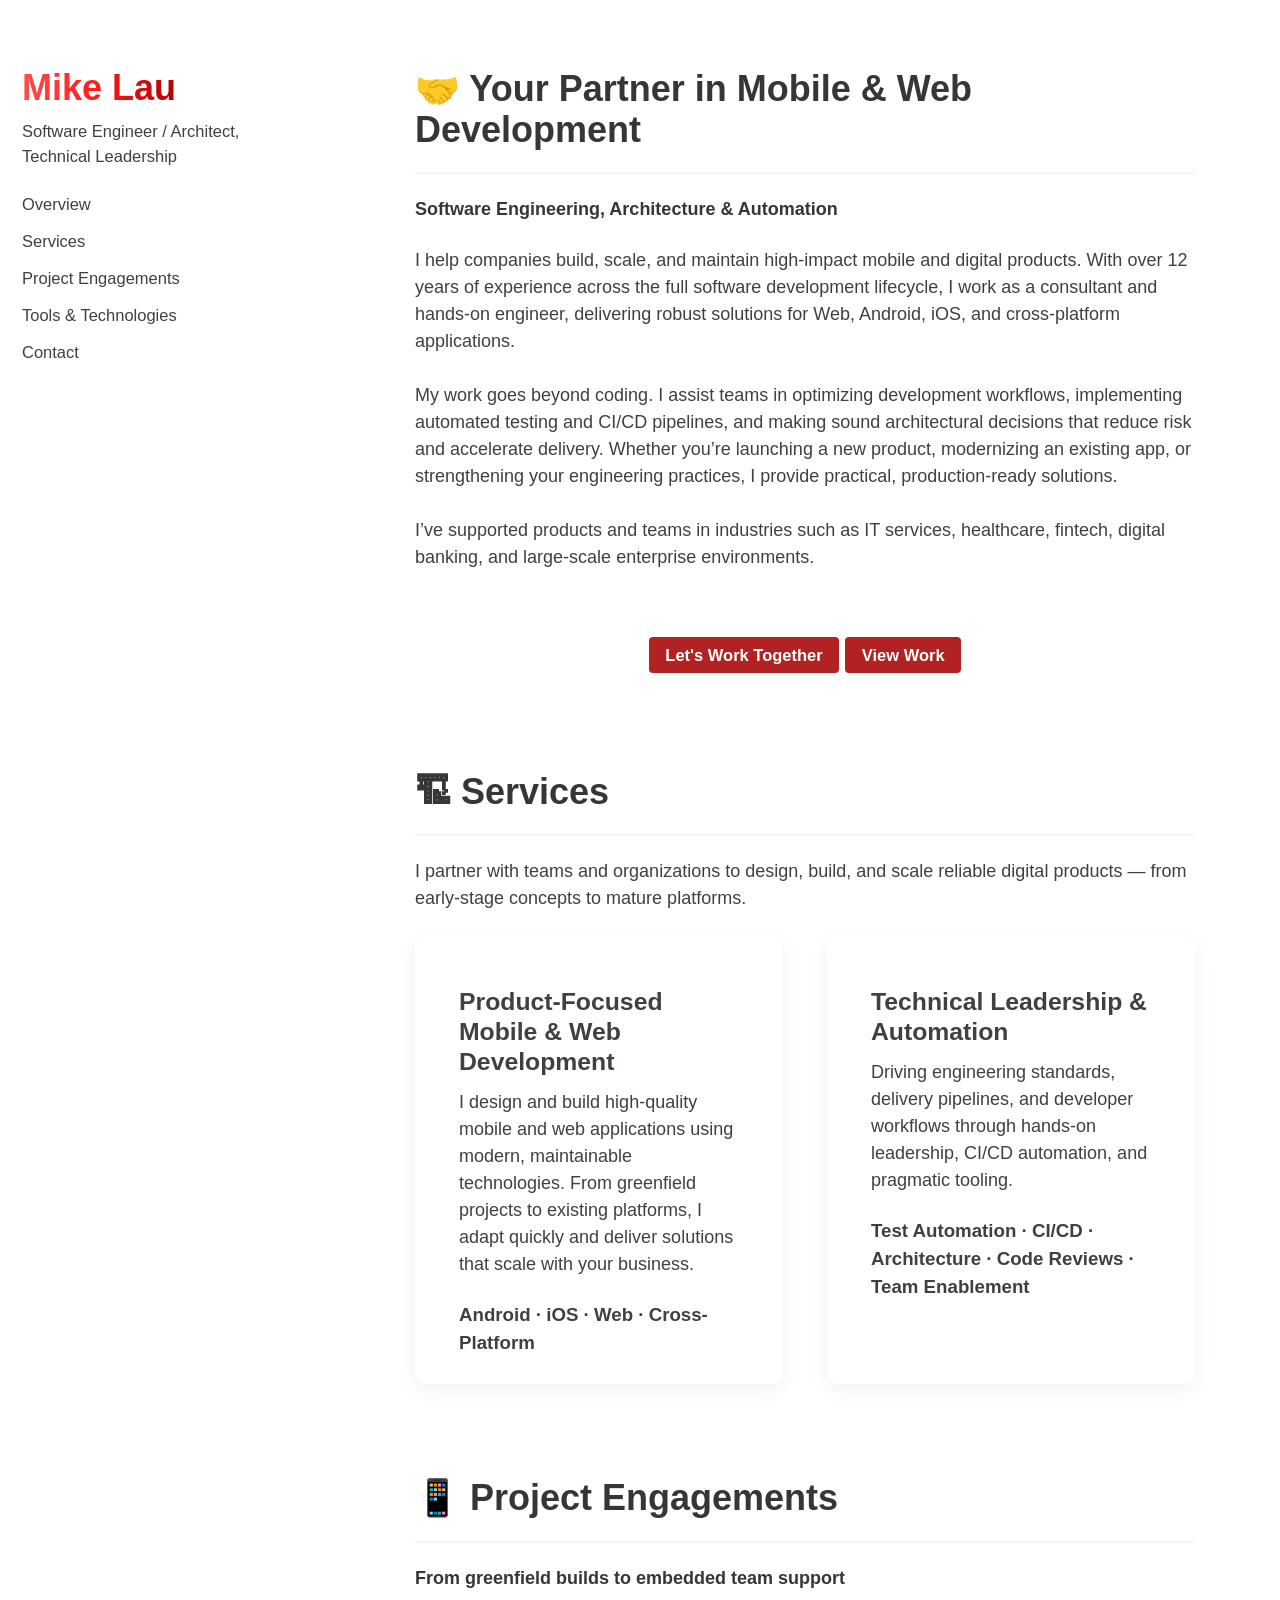
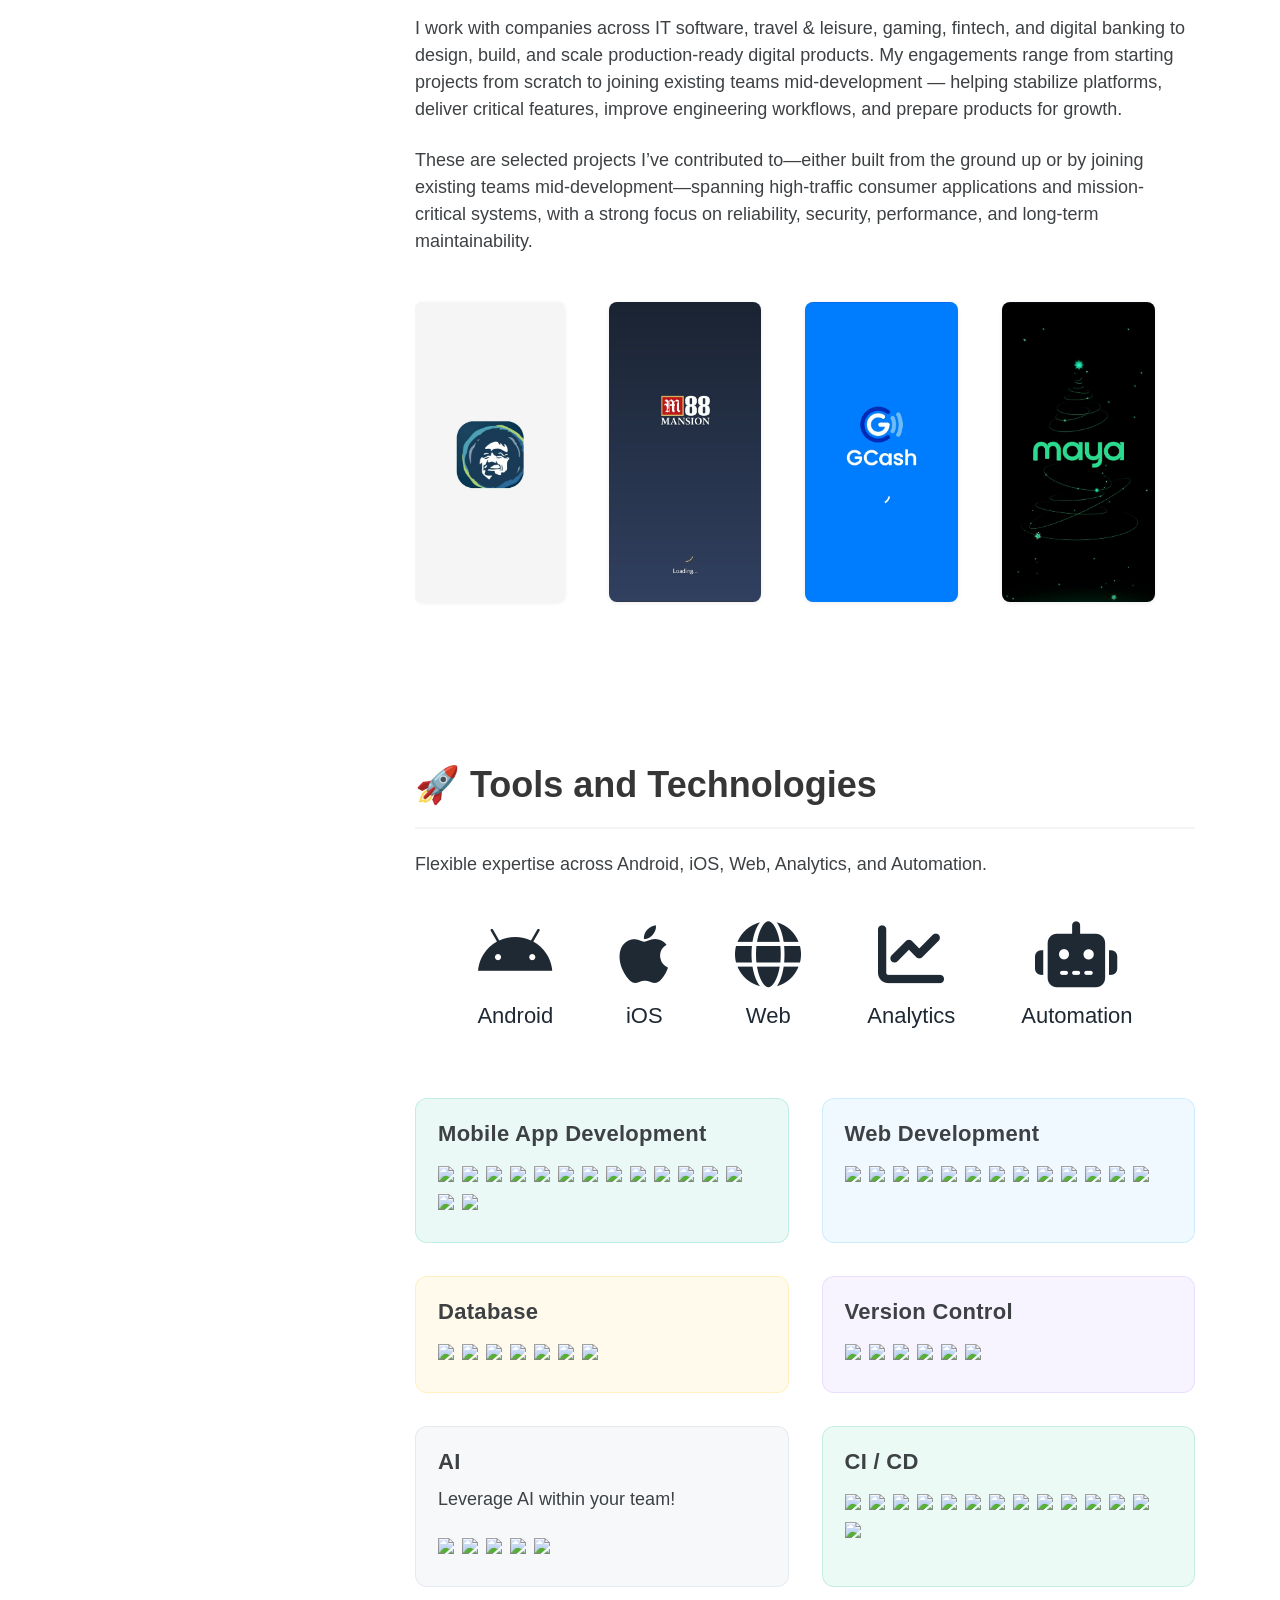
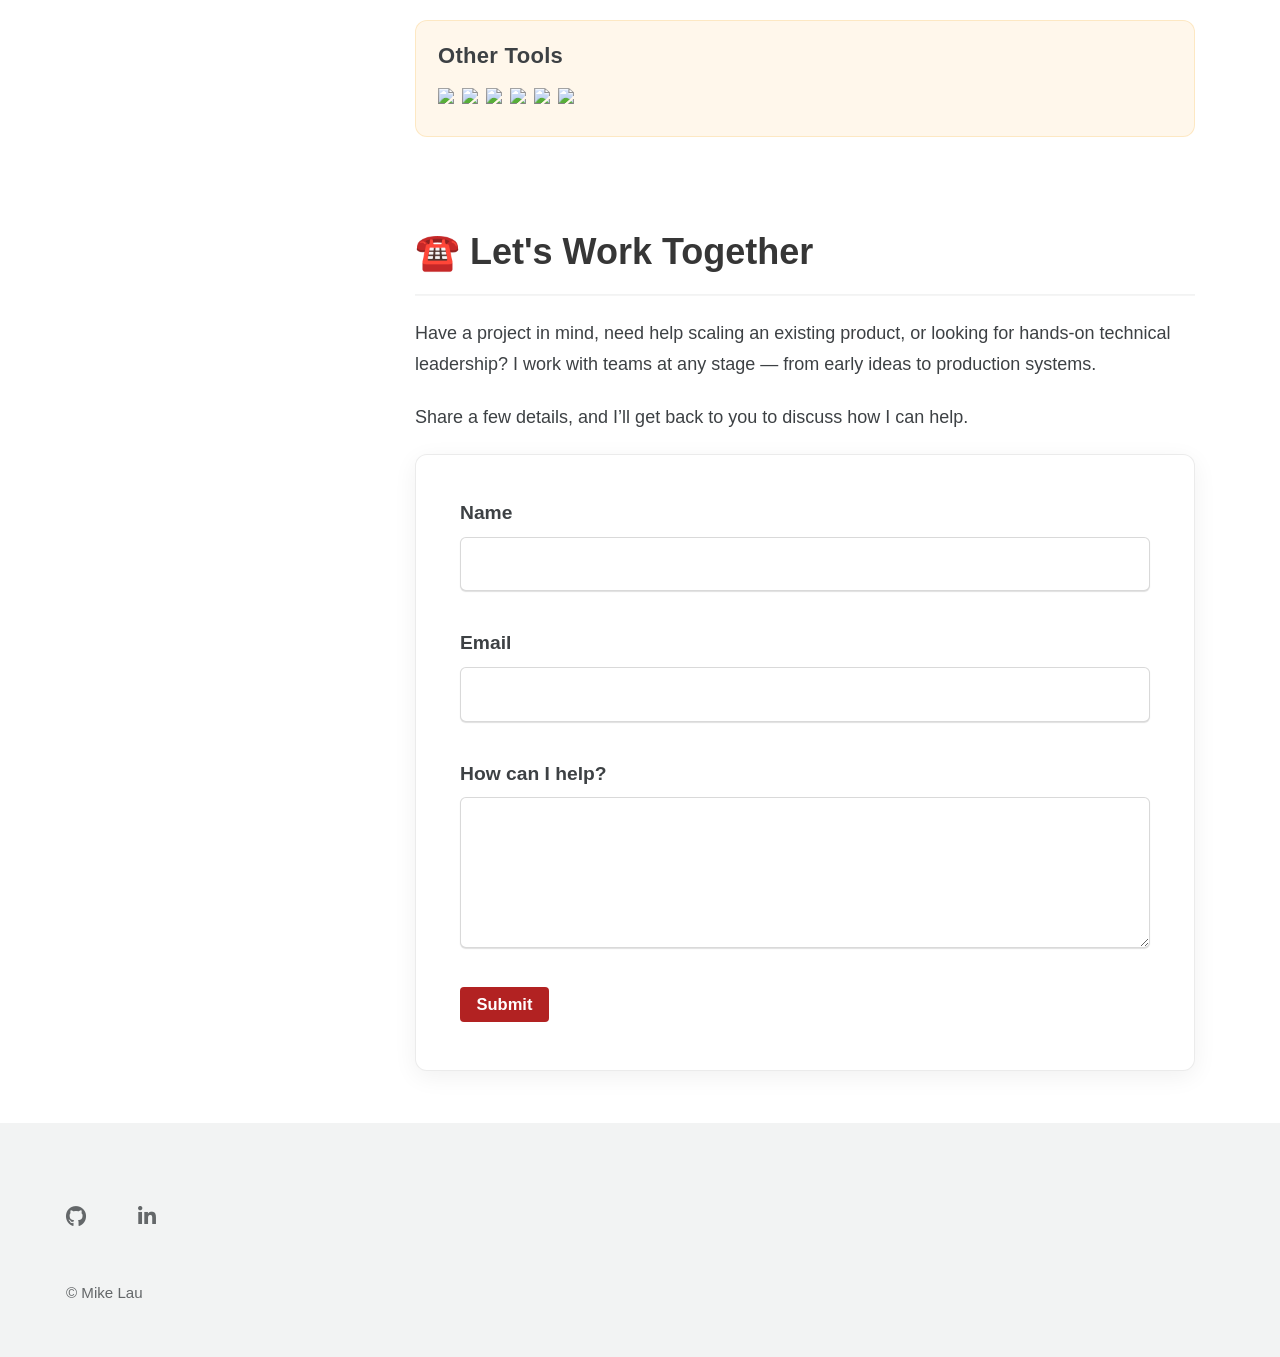
==== commit 86e14280: "Update content" ====
--- a/index.htm
+++ b/index.htm
@@ -1,284 +1,405 @@
-<!DOCTYPE html>
+<!doctype html>
 <html lang="en-US" class="js" style="" xmlns="http://www.w3.org/1999/html">
-<head>
-  <meta http-equiv="Content-Type" content="text/html; charset=UTF-8" />
-  <title>Mike Lau</title>
-  <meta name="viewport" content="width=device-width, initial-scale=1">
-  <meta name="author" content="Mike Lau" />
-  <meta name="description" content="Mike Lau - Software Engineer and Architect specializing in Android development with Kotlin, Java, and Jetpack Compose." />
-  <meta name="keywords" content="Mike Lau, Software Engineer, Android Development, Kotlin, Java, Jetpack Compose, Mobile App Development" />
-  <meta property="og:type" content="website" />
-  <meta property="og:locale" content="en_US" />
-  <meta property="og:site_name" content="Mike Lau" />
-  <meta property="og:title" content="Mike Lau" />
-  <meta property="og:description" content="Mike Lau - Software Engineer and Architect specializing in Android development with Kotlin, Java, and Jetpack Compose." />
-  <meta property="og:image" content="https://avatars.githubusercontent.com/u/16832215?v=4" />
-  <meta property="og:url" content="https://mikekpl.github.io/" />
-  <script type="application/ld+json">
-    {
-      "@context": "https://schema.org",
-      "@type": "Person",
-      "name": "Mike Lau",
-      "url": "https://mikekpl.github.io/",
-      "image": "https://avatars.githubusercontent.com/u/16832215?v=4",
-      "jobTitle": "Software Engineer / Architect",
-      "worksFor": {
-        "@type": "Organization",
-        "name": "Cognizant"
-      },
-      "sameAs": [
-        "https://github.com/mikekpl",
-        "https://www.linkedin.com/in/mikeklau"
-      ]
-    }
-  </script>
-  <script src="https://kit.fontawesome.com/4e5a72c756.js"></script>
-  <link rel="stylesheet" href="about_files/global.css" />
-  <link rel="stylesheet" href="about_files/main.bundle.css">
-  <link rel="stylesheet" href="about_files/main.css" />
-  <link rel="icon" href="favicon.ico" type="image/x-icon">
-</head>
-<body class="layout--single" dir="ltr">
-<div class="initial-content">
-  <div id="main" role="main">
-    <div class="sidebar sticky">
-      <div class="h-card">
-        <div class="author__avatar">
-          <a href="https://mikekpl.github.io/">
-            <img src="https://avatars.githubusercontent.com/u/16832215?v=4" alt="Mike Lau" class="u-photo" />
-          </a>
-        </div>
-        <div class="author__content">
-          <h3 class="author__name p-name">
-            <a href="https://mikekpl.github.io/">Mike Lau</a>
-          </h3>
-          <div class="author__bio p-note">
-            <p>Software Engineer / Architect, Technical Leadership</p>
+  <head>
+    <meta charset="UTF-8" />
+    <title>Mike Lau - Freelance Software Engineer & Consultant</title>
+    <meta name="viewport" content="width=device-width, initial-scale=1" />
+    <meta name="author" content="Mike Lau" />
+    <meta
+      name="description"
+      content="Mike Lau - Freelance software engineer and consultant helping companies build, scale, and maintain high-impact mobile and web products. Expertise in Android, iOS, cross-platform apps, automation, and CI/CD workflows."
+    />
+    <meta
+      name="keywords"
+      content="Mike Lau, freelance software engineer, software consultant, mobile app development, web development, Android, iOS, Flutter, Kotlin, Swift, cross-platform apps, CI/CD, automation, software architecture"
+    />
+
+    <!-- Open Graph / Social Sharing -->
+    <meta property="og:type" content="website" />
+    <meta property="og:locale" content="en_US" />
+    <meta property="og:site_name" content="Mike Lau" />
+    <meta property="og:title" content="Mike Lau - Freelance Software Engineer & Consultant" />
+    <meta
+      property="og:description"
+      content="Helping companies build, scale, and maintain high-impact mobile and web products. Expert in Android, iOS, cross-platform apps, automation, and CI/CD workflows."
+    />
+    <meta property="og:image" content="https://avatars.githubusercontent.com/u/16832215?v=4" />
+    <meta property="og:url" content="https://mikekpl.github.io/" />
+
+    <link rel="stylesheet" href="https://cdnjs.cloudflare.com/ajax/libs/font-awesome/6.5.0/css/all.min.css" />
+    <link rel="stylesheet" href="css/global.css" />
+    <link rel="stylesheet" href="css/main.bundle.css" />
+    <link rel="stylesheet" href="css/main.css" />
+    <link rel="icon" href="favicon.ico" type="image/x-icon" />
+  </head>
+  <body class="layout--single" dir="ltr">
+    <div class="initial-content">
+      <div id="main" role="main">
+        <div class="sidebar sticky">
+          <div class="h-card">
+            <div class="author__content">
+              <h3 class="author__name p-name">
+                <a href="https://mikekpl.github.io/"><span class="gradient-text">Mike Lau</span></a>
+              </h3>
+              <div class="author__bio p-note">
+                <p>Software Engineer / Architect, Technical Leadership</p>
+              </div>
+            </div>
+            <div class="author__urls-wrapper">
+              <button class="btn btn--inverse">Navigate</button>
+              <ul class="author__urls">
+                <li><a href="#about">Overview</a></li>
+                <li><a href="#services">Services</a></li>
+                <li><a href="#notable-projects">Project Engagements</a></li>
+                <li><a href="#technologies-tools">Tools & Technologies</a></li>
+                <li><a href="#contact">Contact</a></li>
+              </ul>
+            </div>
           </div>
         </div>
-        <div class="author__urls-wrapper">
-          <button class="btn btn--inverse">Navigate</button>
-          <ul class="author__urls">
-            <li><a href="#about">My Profile</a></li>
-            <li><a href="#technologies-tools">Technologies & Tools</a></li>
-            <li><a href="#notable-projects">Notable Projects</a></li>
-            <li><a href="#services">Services</a></li>
-            <li><a href="#experience">Professional Experience</a></li>
-            <li><a href="#footer">Contact</a></li>
+        <article class="page">
+          <div class="page__inner-wrap">
+            <!-- Overview -->
+            <section class="section">
+              <div class="container">
+                <h1 id="about" class="title">🤝 Your Partner in Mobile & Web Development</h1>
+                <hr />
+                <p><strong>Software Engineering, Architecture & Automation</strong></p>
+                <p>
+                  I help companies build, scale, and maintain high-impact mobile and digital products. With over 12 years of experience across the
+                  full software development lifecycle, I work as a consultant and hands-on engineer, delivering robust solutions for Web, Android,
+                  iOS, and cross-platform applications.
+                  <br />
+                  <br />
+                  My work goes beyond coding. I assist teams in optimizing development workflows, implementing automated testing and CI/CD pipelines,
+                  and making sound architectural decisions that reduce risk and accelerate delivery. Whether you’re launching a new product,
+                  modernizing an existing app, or strengthening your engineering practices, I provide practical, production-ready solutions.
+                  <br />
+                  <br />
+                  I’ve supported products and teams in industries such as IT services, healthcare, fintech, digital banking, and large-scale
+                  enterprise environments.
+                  <br />
+                </p>
+                <div class="services-cta">
+                  <button type="button" class="btn btn--primary" id="book-consultation">Let's Work Together</button>
+                  <button type="button" class="btn btn--primary" id="view-work">View Work</button>
+                </div>
+              </div>
+            </section>
+
+            <!-- Services -->
+            <section class="section">
+              <div class="container">
+                <h1 id="services" class="title">🏗 Services</h1>
+                <hr />
+                <p>
+                  I partner with teams and organizations to design, build, and scale reliable digital products — from early-stage concepts to mature
+                  platforms.
+                </p>
+
+                <div class="services-grid">
+                  <!-- Service 1 -->
+                  <article class="service-card">
+                    <h3>Product-Focused Mobile & Web Development</h3>
+                    <p>
+                      I design and build high-quality mobile and web applications using modern, maintainable technologies. From greenfield projects to
+                      existing platforms, I adapt quickly and deliver solutions that scale with your business.
+                    </p>
+                    <p class="service-meta">Android · iOS · Web · Cross-Platform</p>
+                  </article>
+
+                  <!-- Service 2 -->
+                  <article class="service-card">
+                    <h3>Technical Leadership & Automation</h3>
+                    <p>
+                      Driving engineering standards, delivery pipelines, and developer workflows through hands-on leadership, CI/CD automation, and
+                      pragmatic tooling.
+                    </p>
+                    <p class="service-meta">Test Automation · CI/CD · Architecture · Code Reviews · Team Enablement</p>
+                  </article>
+                </div>
+              </div>
+            </section>
+
+            <!-- Project Engagements -->
+            <section class="section">
+              <div class="container">
+                <h1 id="notable-projects" class="title">📱 Project Engagements</h1>
+                <hr />
+                <p><strong>From greenfield builds to embedded team support</strong></p>
+                <p>
+                  I work with companies across IT software, travel & leisure, gaming, fintech, and digital banking to design, build, and scale
+                  production-ready digital products. My engagements range from starting projects from scratch to joining existing teams
+                  mid-development — helping stabilize platforms, deliver critical features, improve engineering workflows, and prepare products for
+                  growth.
+                </p>
+                <p>
+                  These are selected projects I’ve contributed to—either built from the ground up or by joining existing teams
+                  mid-development—spanning high-traffic consumer applications and mission-critical systems, with a strong focus on reliability,
+                  security, performance, and long-term maintainability.
+                </p>
+                <div class="project-carousel">
+                  <div class="carousel-track">
+                    <img src="assets/project1.jpeg" />
+                    <img src="assets/project2.jpeg" />
+                    <img src="assets/project3.jpeg" />
+                    <img src="assets/project4.jpeg" />
+                    <img src="assets/project5.jpeg" />
+                    <!-- Duplicate images for seamless looping -->
+                    <img src="assets/project1.jpeg" />
+                    <img src="assets/project2.jpeg" />
+                    <img src="assets/project3.jpeg" />
+                    <img src="assets/project4.jpeg" />
+                    <img src="assets/project5.jpeg" />
+                  </div>
+                </div>
+              </div>
+            </section>
+
+            <!-- Tools & Technologies -->
+            <section class="section">
+              <div class="container">
+                <h1 id="technologies-tools" class="title">🚀 Tools and Technologies</h1>
+                <hr />
+
+                <p>Flexible expertise across Android, iOS, Web, Analytics, and Automation.</p>
+                <div class="platforms">
+                  <div class="platform">
+                    <i class="fab fa-android"></i>
+                    <span>Android</span>
+                  </div>
+
+                  <div class="platform">
+                    <i class="fab fa-apple"></i>
+                    <span>iOS</span>
+                  </div>
+
+                  <div class="platform">
+                    <i class="fas fa-globe"></i>
+                    <span>Web</span>
+                  </div>
+
+                  <div class="platform">
+                    <i class="fas fa-chart-line"></i>
+                    <span>Analytics</span>
+                  </div>
+
+                  <div class="platform">
+                    <i class="fas fa-robot"></i>
+                    <span>Automation</span>
+                  </div>
+                </div>
+
+                <div class="stack-grid">
+                  <!-- Mobile -->
+                  <div class="stack-card stack-mobile">
+                    <h6 class="stack-group">Mobile App Development</h6>
+                    <p class="badge-group">
+                      <img src="https://img.shields.io/badge/android-%233DDC84.svg?style=for-the-badge&logo=android&logoColor=white" />
+                      <img src="https://img.shields.io/badge/kotlin-%237F52FF.svg?style=for-the-badge&logo=kotlin&logoColor=white" />
+                      <img
+                        src="https://img.shields.io/badge/jetpack%20compose-%234ea94b.svg?style=for-the-badge&logo=jetpackcompose&logoColor=white"
+                      />
+                      <img src="https://custom-icon-badges.demolab.com/badge/java-%23f89820.svg?style=for-the-badge&logo=java&logoColor=white" />
+                      <img src="https://img.shields.io/badge/xml-%23767C52.svg?style=for-the-badge&logo=xml&logoColor=white" />
+                      <img src="https://img.shields.io/badge/ios-%23000000.svg?style=for-the-badge&logo=apple&logoColor=white" />
+                      <img src="https://img.shields.io/badge/swift-%23f05035.svg?style=for-the-badge&logo=swift&logoColor=white" />
+                      <img src="https://img.shields.io/badge/swift%20ui-%23f05035.svg?style=for-the-badge&logo=swift&logoColor=white" />
+                      <img src="https://img.shields.io/badge/dart-%230175C2.svg?style=for-the-badge&logo=dart&logoColor=white" />
+                      <img src="https://img.shields.io/badge/flutter-%230095D5.svg?style=for-the-badge&logo=flutter&logoColor=white" />
+                      <img src="https://img.shields.io/badge/kotlin%20multiplatform-%237F52FF.svg?style=for-the-badge&logo=kotlin&logoColor=white" />
+                      <img src="https://img.shields.io/badge/google%20playstore-%234ea94b.svg?style=for-the-badge&logo=googleplay&logoColor=white" />
+                      <img src="https://img.shields.io/badge/appstore-%230484eb.svg?style=for-the-badge&logo=appstore&logoColor=white" />
+                      <img src="https://img.shields.io/badge/huawei%20appgallery-%23D4313E.svg?style=for-the-badge&logo=huawei&logoColor=white" />
+                      <img src="https://img.shields.io/badge/Gradle-02303A.svg?style=for-the-badge&logo=Gradle&logoColor=white" />
+                    </p>
+                  </div>
+                  <!-- Web -->
+                  <div class="stack-card stack-web">
+                    <h6 class="stack-group">Web Development</h6>
+                    <p class="badge-group">
+                      <img src="https://img.shields.io/badge/html5-%23E44D26.svg?style=for-the-badge&logo=html5&logoColor=white" />
+                      <img src="https://img.shields.io/badge/css3-%232664dde4.svg?style=for-the-badge&logo=css&logoColor=white" />
+                      <img src="https://img.shields.io/badge/javascript-%23323330.svg?style=for-the-badge&logo=javascript&logoColor=%23F0DB4F" />
+                      <img src="https://img.shields.io/badge/jquery-%230769AD.svg?style=for-the-badge&logo=jquery&logoColor=white" />
+                      <img src="https://img.shields.io/badge/react-%2320232A.svg?style=for-the-badge&logo=react&logoColor=61DAFB" />
+                      <img src="https://img.shields.io/badge/typescript-%23007ACC.svg?style=for-the-badge&logo=typescript&logoColor=white" />
+                      <img src="https://img.shields.io/badge/vite-%23646CFF.svg?style=for-the-badge&logo=vite&logoColor=white" />
+                      <img src="https://img.shields.io/badge/markdown-%23000000.svg?style=for-the-badge&logo=markdown&logoColor=white" />
+                      <img src="https://img.shields.io/badge/prettier-%231A2C34.svg?style=for-the-badge&logo=prettier&logoColor=F7BA3E" />
+                      <img src="https://img.shields.io/badge/sass-%23C69.svg?style=for-the-badge&logo=sass&logoColor=white" />
+                      <img src="https://img.shields.io/badge/bootstrap-%23563d7c.svg?style=for-the-badge&logo=bootstrap&logoColor=white" />
+                      <img src="https://img.shields.io/badge/tailwindcss-%2338B2AC.svg?style=for-the-badge&logo=tailwind-css&logoColor=white" />
+                      <img src="https://img.shields.io/badge/hugo-hotpink.svg?style=for-the-badge&logo=hugo&logoColor=white" />
+                    </p>
+                  </div>
+                </div>
+
+                <div class="stack-grid">
+                  <!-- Database -->
+                  <div class="stack-card stack-database">
+                    <h6 class="stack-group">Database</h6>
+                    <p class="badge-group">
+                      <img src="https://img.shields.io/badge/mysql-%2300758F.svg?style=for-the-badge&logo=mysql&logoColor=white" />
+                      <img src="https://img.shields.io/badge/sqlite-%2307405e.svg?style=for-the-badge&logo=sqlite&logoColor=white" />
+                      <img src="https://img.shields.io/badge/firebase-%23F6820D.svg?style=for-the-badge&logo=firebase&logoColor=white" />
+                      <img src="https://img.shields.io/badge/postgres-%23316192.svg?style=for-the-badge&logo=postgresql&logoColor=white" />
+                      <img src="https://img.shields.io/badge/MongoDB-%234ea94b.svg?style=for-the-badge&logo=mongodb&logoColor=white" />
+                      <img src="https://img.shields.io/badge/-GraphQL-E10098?style=for-the-badge&logo=graphql&logoColor=white" />
+                      <img src="https://img.shields.io/badge/supabase-%233ECF8E.svg?style=for-the-badge&logo=supabase&logoColor=white" />
+                    </p>
+                  </div>
+
+                  <!-- Version Control -->
+                  <div class="stack-card stack-version-control">
+                    <h6 class="stack-group">Version Control</h6>
+                    <p class="badge-group">
+                      <img src="https://img.shields.io/badge/git-%23f1502f.svg?style=for-the-badge&logo=git&logoColor=white" />
+                      <img src="https://img.shields.io/badge/sourcetree-%230052cc.svg?style=for-the-badge&logo=sourcetree&logoColor=white" />
+                      <img src="https://img.shields.io/badge/github-%23000000.svg?style=for-the-badge&logo=github&logoColor=white" />
+                      <img src="https://img.shields.io/badge/bitbucket-%230052cc.svg?style=for-the-badge&logo=bitbucket&logoColor=white" />
+                      <img src="https://img.shields.io/badge/gitlab-%23e2432a?style=for-the-badge&logo=gitlab&logoColor=white" />
+                      <img src="https://img.shields.io/badge/subversion-%23829bcb.svg?style=for-the-badge&logo=subversion&logoColor=white" />
+                    </p>
+                  </div>
+                </div>
+
+                <div class="stack-grid">
+                  <!-- AI -->
+                  <div class="stack-card stack-ai">
+                    <h6 class="stack-group">AI</h6>
+                    <p>Leverage AI within your team!</p>
+                    <p class="badge-group">
+                      <img src="https://img.shields.io/badge/copilot-%23000000.svg?style=for-the-badge&logo=githubcopilot&logoColor=white" />
+                      <img src="https://img.shields.io/badge/gemini-%23886FBF.svg?style=for-the-badge&logo=googlegemini&logoColor=white" />
+                      <img src="https://custom-icon-badges.demolab.com/badge/chatgpt-%2374aa9c.svg?style=for-the-badge&logo=openai&logoColor=white" />
+                      <img src="https://custom-icon-badges.demolab.com/badge/claude-%23b74103.svg?style=for-the-badge&logo=claude&logoColor=white" />
+                      <img src="https://img.shields.io/badge/perplexity-%23000000.svg?style=for-the-badge&logo=perplexity&logoColor=white" />
+                    </p>
+                  </div>
+
+                  <!-- CI / CD -->
+                  <div class="stack-card stack-ci">
+                    <h6 class="stack-group">CI / CD</h6>
+                    <p class="badge-group">
+                      <img src="https://img.shields.io/badge/docker-%230095D5.svg?style=for-the-badge&logo=docker&logoColor=white" />
+                      <img src="https://img.shields.io/badge/sonar-%23CB3837.svg?style=for-the-badge&logo=sonar&logoColor=white" />
+                      <img src="https://img.shields.io/badge/bash-%234EAA25.svg?style=for-the-badge&logo=gnubash&logoColor=white" />
+                      <img src="https://img.shields.io/badge/zsh-%23F15A24.svg?style=for-the-badge&logo=zsh&logoColor=white" />
+                      <img src="https://img.shields.io/badge/bun-%23000000.svg?style=for-the-badge&logo=bun&logoColor=white" />
+                      <img src="https://img.shields.io/badge/npm-%23CB3837.svg?style=for-the-badge&logo=npm&logoColor=white" />
+                      <img src="https://img.shields.io/badge/yarn-%232C8EBB.svg?style=for-the-badge&logo=yarn&logoColor=white" />
+                      <img
+                        src="https://custom-icon-badges.demolab.com/badge/microsoft%20azure-%23008AD7.svg?style=for-the-badge&logo=msazure&logoColor=white"
+                      />
+                      <img src="https://img.shields.io/badge/netlify-%23000000.svg?style=for-the-badge&logo=netlify&logoColor=00C7B7" />
+                      <img src="https://img.shields.io/badge/digital%20ocean-%230080FF.svg?style=for-the-badge&logo=digitalocean&logoColor=white" />
+                      <img src="https://img.shields.io/badge/bitrise-%23683D87.svg?style=for-the-badge&logo=bitrise&logoColor=white" />
+                      <img src="https://img.shields.io/badge/codemagic-%231a43e4.svg?style=for-the-badge&logo=codemagic&logoColor=white" />
+                      <img src="https://img.shields.io/badge/fastlane-%23E34563.svg?style=for-the-badge&logo=fastlane&logoColor=white" />
+                      <img src="https://img.shields.io/badge/porkbun-%23C69.svg?style=for-the-badge&logo=porkbun&logoColor=white" height="20px" />
+                    </p>
+                  </div>
+                </div>
+                <div class="stack-grid-1">
+                  <!-- Tools -->
+                  <div class="stack-card stack-tools">
+                    <h6 class="stack-group">Other Tools</h6>
+                    <p class="badge-group">
+                      <img src="https://img.shields.io/badge/jira-%230052cc.svg?style=for-the-badge&logo=jira&logoColor=white" />
+                      <img src="https://img.shields.io/badge/confluence-%230052cc.svg?style=for-the-badge&logo=confluence&logoColor=white" />
+                      <img src="https://img.shields.io/badge/notion-%23000000.svg?style=for-the-badge&logo=notion&logoColor=white" />
+                      <img src="https://img.shields.io/badge/Postman-%23f1502f.svg?style=for-the-badge&logo=postman&logoColor=white" />
+                      <img src="https://img.shields.io/badge/Insomnia-%235b4bbb?style=for-the-badge&logo=insomnia&logoColor=white" />
+                      <img src="https://img.shields.io/badge/Appium-4B275F?style=for-the-badge&logo=appium&logoColor=white" />
+                    </p>
+                  </div>
+                </div>
+              </div>
+            </section>
+
+            <!-- Contact -->
+            <section class="section">
+              <div class="container">
+                <h1 id="contact" class="title">☎️ Let's Work Together</h1>
+                <hr />
+                <p class="contact-text">
+                  Have a project in mind, need help scaling an existing product, or looking for hands-on technical leadership? I work with teams at
+                  any stage — from early ideas to production systems.
+                </p>
+                <p class="contact-text">Share a few details, and I’ll get back to you to discuss how I can help.</p>
+
+                <form action="https://formspree.io/f/xrebygrd" method="POST" class="contact-form">
+                  <input type="text" name="company" tabindex="-1" autocomplete="off" class="hp" />
+
+                  <div class="form-group">
+                    <label for="name">Name</label>
+                    <input id="name" type="text" name="name" required />
+                  </div>
+
+                  <div class="form-group">
+                    <label for="email">Email</label>
+                    <input id="email" type="email" name="email" required />
+                  </div>
+
+                  <div class="form-group">
+                    <label for="message">How can I help?</label>
+                    <textarea id="message" name="message" rows="5" required></textarea>
+                  </div>
+                  <input type="hidden" name="_subject" value="New Freelance / Consultancy Inquiry" />
+                  <input type="hidden" name="_template" value="table" />
+                  <input type="hidden" name="submitted_at" id="submitted_at" />
+
+                  <button type="submit" class="btn btn--primary">Submit</button>
+                </form>
+              </div>
+            </section>
+          </div>
+        </article>
+      </div>
+    </div>
+    <div id="footer" class="page__footer">
+      <footer>
+        <div class="page__footer-follow">
+          <ul>
+            <li>
+              <div>
+                <a href="https://github.com/mikekpl" class="icon is-large" target="_blank" aria-label="Github"><i class="fab fa-2x fa-github"></i></a>
+              </div>
+            </li>
+            <li>
+              <div>
+                <a href="https://www.linkedin.com/in/mikeklau" class="icon is-large" target="_blank" aria-label="LinkedIn">
+                  <i class="fab fa-2x fa-linkedin-in"></i>
+                </a>
+              </div>
+            </li>
           </ul>
         </div>
-      </div>
+        <div class="page__footer-copyright">
+          ©
+          <a href="https://mikekpl.github.io/">Mike Lau</a>
+        </div>
+      </footer>
     </div>
-    <article class="page">
-      <div class="page__inner-wrap">
-        <!-- About -->
-        <section class="section">
-          <div class="container">
-            <h1 id="about" class="title">My Profile</h1>
-            <hr>
-            <p><strong>Software Engineer</strong> x <strong>Software Architect</strong></p>
-            <img src="about_files/timeline.webp" alt=""/>
-            <br />
-            <br />
-            <p>
-              More than 11 years of experience with full software development lifecycle. Specializes in mobile app development, with technologies such as Kotlin, Swift and Flutter for Android and/or iOS platforms. Automation advocate, from automated testing to making CI/CD pipelines that helps improve and hasten our workflows. Good working knowledge on different web, API and database technologies.
-            </p>
-            <p class="small"><strong>Highly experienced on different industries such as:</strong></p>
-            <ul class="small">
-              <li>Information Technology</li>
-              <li>Business Process Outsourcing</li>
-              <li>Digital Healthcare & Health Tech</li>
-              <li>Financial Technology or Fintech</li>
-              <li>Banking or Digital Banking</li>
-            </ul>
-          </div>
-        </section>
-        <!-- Technologies & Tools -->
-        <section class="section">
-          <div class="container">
-            <h1 id="technologies-tools" class="title">Technologies & Tools</h1>
-            <hr>
-            <p>Here are a few of the tools I'm skilled with. While I specialize in mobile app development, I'm versatile and can contribute to web and other tech domains:</p>
-            <p>
-              <img alt="" src="https://img.shields.io/badge/android-%233DDC84.svg?style=for-the-badge&logo=android&logoColor=white" height="20px">
-              <img alt="" src="https://img.shields.io/badge/kotlin-%237F52FF.svg?style=for-the-badge&logo=kotlin&logoColor=white" height="20px">
-              <img alt="" src="https://custom-icon-badges.demolab.com/badge/java-%23f89820.svg?style=for-the-badge&logo=java&logoColor=white" height="20px">
-              <img alt="" src="https://img.shields.io/badge/xml-%23767C52.svg?style=for-the-badge&logo=xml&logoColor=white" height="20px">
-              <img alt="" src="https://img.shields.io/badge/ios-%23000000.svg?style=for-the-badge&logo=apple&logoColor=white" height="20px">
-              <img alt="" src="https://img.shields.io/badge/swift-%23f05035.svg?style=for-the-badge&logo=swift&logoColor=white" height="20px">
-              <img alt="" src="https://img.shields.io/badge/rust-%23b74103.svg?style=for-the-badge&logo=rust&logoColor=white" height="20px">
-              <img alt="" src="https://img.shields.io/badge/dart-%230175C2.svg?style=for-the-badge&logo=dart&logoColor=white" height="20px">
-              <img alt="" src="https://img.shields.io/badge/html5-%23E44D26.svg?style=for-the-badge&logo=html5&logoColor=white" height="20px">
-              <img alt="" src="https://img.shields.io/badge/css3-%232664dde4.svg?style=for-the-badge&logo=css3&logoColor=white" height="20px">
-              <img alt="" src="https://img.shields.io/badge/javascript-%23323330.svg?style=for-the-badge&logo=javascript&logoColor=%23F0DB4F" height="20px">
-              <img alt="" src="https://img.shields.io/badge/jquery-%230769AD.svg?style=for-the-badge&logo=jquery&logoColor=white" height="20px">
-              <img alt="" src="https://img.shields.io/badge/react-%2320232A.svg?style=for-the-badge&logo=react&logoColor=61DAFB" height="20px">
-              <img alt="" src="https://img.shields.io/badge/typescript-%23007ACC.svg?style=for-the-badge&logo=typescript&logoColor=white" height="20px">
-              <img alt="" src="https://img.shields.io/badge/vite-%23646CFF.svg?style=for-the-badge&logo=vite&logoColor=white" height="20px">
-              <img alt="" src="https://img.shields.io/badge/svelte-%23aa1e1e.svg?style=for-the-badge&logo=svelte&logoColor=white" height="20px">
-              <img alt="" src="https://img.shields.io/badge/htmx-%232C2D72.svg?style=for-the-badge&logo=htmx&logoColor=white" height="20px">
-              <img alt="" src="https://img.shields.io/badge/markdown-%23000000.svg?style=for-the-badge&logo=markdown&logoColor=white" height="20px">
-              <img alt="" src="https://img.shields.io/badge/-GraphQL-E10098?style=for-the-badge&logo=graphql&logoColor=white" height="20px">
-              <img alt="" src="https://img.shields.io/badge/docker-%230095D5.svg?style=for-the-badge&logo=docker&logoColor=white" height="20px">
-              <img alt="" src="https://img.shields.io/badge/prettier-%231A2C34.svg?style=for-the-badge&logo=prettier&logoColor=F7BA3E" height="20px">
-              <img alt="" src="https://img.shields.io/badge/sonarlint-%23CB2029.svg?style=for-the-badge&logo=sonarlint&logoColor=white" height="20px">
-              <img alt="" src="https://img.shields.io/badge/bash-%234EAA25.svg?style=for-the-badge&logo=gnubash&logoColor=white" height="20px">
-              <img alt="" src="https://img.shields.io/badge/zsh-%23F15A24.svg?style=for-the-badge&logo=zsh&logoColor=white" height="20px">
-              <img alt="" src="https://img.shields.io/badge/bun-%23000000.svg?style=for-the-badge&logo=bun&logoColor=white" height="20px">
-              <img alt="" src="https://img.shields.io/badge/npm-%23CB3837.svg?style=for-the-badge&logo=npm&logoColor=white" height="20px">
-              <img alt="" src="https://img.shields.io/badge/yarn-%232C8EBB.svg?style=for-the-badge&logo=yarn&logoColor=white" height="20px">
-              <img alt="" src="https://img.shields.io/badge/chocolatey-%2380B5E3.svg?style=for-the-badge&logo=chocolatey&logoColor=white" height="20px">
-              <img alt="" src="https://img.shields.io/badge/fastlane-%23E34563.svg?style=for-the-badge&logo=fastlane&logoColor=white" height="20px">
-              <img alt="" src="https://img.shields.io/badge/yaml-%23CB171E.svg?style=for-the-badge&logo=yaml&logoColor=white" height="20px">
-              <img alt="" src="https://custom-icon-badges.demolab.com/badge/microsoft%20azure-%23008AD7.svg?style=for-the-badge&logo=msazure&logoColor=white" height="20px">
-              <img alt="" src="https://img.shields.io/badge/netlify-%23000000.svg?style=for-the-badge&logo=netlify&logoColor=00C7B7" height="20px">
-              <img alt="" src="https://img.shields.io/badge/heroku-%236762a6.svg?style=for-the-badge&logo=heroku&logoColor=white" height="20px">
-              <img alt="" src="https://img.shields.io/badge/digital%20ocean-%230080FF.svg?style=for-the-badge&logo=digitalocean&logoColor=white" height="20px">
-              <img alt="" src="https://img.shields.io/badge/bitrise-%23683D87.svg?style=for-the-badge&logo=bitrise&logoColor=white" height="20px">
-              <img alt="" src="https://img.shields.io/badge/google%20playstore-%234ea94b.svg?style=for-the-badge&logo=googleplay&logoColor=white" height="20px">
-              <img alt="" src="https://img.shields.io/badge/appstore-%230484eb.svg?style=for-the-badge&logo=appstore&logoColor=white" height="20px">
-              <img alt="" src="https://img.shields.io/badge/huawei%20appgallery-%23D4313E.svg?style=for-the-badge&logo=huawei&logoColor=white" height="20px">
-              <img alt="" src="https://img.shields.io/badge/sass-%23C69.svg?style=for-the-badge&logo=sass&logoColor=white" height="20px">
-              <img alt="" src="https://img.shields.io/badge/bootstrap-%23563d7c.svg?style=for-the-badge&logo=bootstrap&logoColor=white" height="20px">
-              <img alt="" src="https://img.shields.io/badge/tailwindcss-%2338B2AC.svg?style=for-the-badge&logo=tailwind-css&logoColor=white" height="20px">
-              <img alt="" src="https://img.shields.io/badge/hugo-hotpink.svg?style=for-the-badge&logo=hugo&logoColor=white" height="20px">
-              <img alt="" src="https://img.shields.io/badge/flutter-%230095D5.svg?style=for-the-badge&logo=flutter&logoColor=white" height="20px">
-              <img alt="" src="https://img.shields.io/badge/jetpack%20compose-%234ea94b.svg?style=for-the-badge&logo=jetpackcompose&logoColor=white" height="20px">
-              <img alt="" src="https://img.shields.io/badge/swift%20ui-%23f05035.svg?style=for-the-badge&logo=swift&logoColor=white" height="20px">
-              <img alt="" src="https://img.shields.io/badge/jira-%230052cc.svg?style=for-the-badge&logo=jira&logoColor=white" height="20px">
-              <img alt="" src="https://img.shields.io/badge/confluence-%230052cc.svg?style=for-the-badge&logo=confluence&logoColor=white" height="20px">
-              <img alt="" src="https://img.shields.io/badge/notion-%23000000.svg?style=for-the-badge&logo=notion&logoColor=white" height="20px">
-              <img alt="" src="https://img.shields.io/badge/firebase-%23F6820D.svg?style=for-the-badge&logo=firebase&logoColor=white" height="20px">
-              <img alt="" src="https://img.shields.io/badge/sqlite-%2307405e.svg?style=for-the-badge&logo=sqlite&logoColor=white" height="20px">
-              <img alt="" src="https://img.shields.io/badge/postgres-%23316192.svg?style=for-the-badge&logo=postgresql&logoColor=white" height="20px">
-              <img alt="" src="https://img.shields.io/badge/mysql-%2300758F.svg?style=for-the-badge&logo=mysql&logoColor=white" height="20px">
-              <img alt="" src="https://img.shields.io/badge/MongoDB-%234ea94b.svg?style=for-the-badge&logo=mongodb&logoColor=white" height="20px">
-              <img alt="" src="https://img.shields.io/badge/realm-%2339477F.svg?style=for-the-badge&logo=realm&logoColor=white" height="20px">
-              <img alt="" src="https://img.shields.io/badge/supabase-%233ECF8E.svg?style=for-the-badge&logo=supabase&logoColor=white" height="20px">
-              <img alt="" src="https://img.shields.io/badge/Gradle-02303A.svg?style=for-the-badge&logo=Gradle&logoColor=white" height="20px">
-              <img alt="" src="https://img.shields.io/badge/Insomnia-%235b4bbb?style=for-the-badge&logo=insomnia&logoColor=white" height="20px">
-              <img alt="" src="https://img.shields.io/badge/git-%23f1502f.svg?style=for-the-badge&logo=git&logoColor=white" height="20px">
-              <img alt="" src="https://img.shields.io/badge/sourcetree-%230052cc.svg?style=for-the-badge&logo=sourcetree&logoColor=white" height="20px">
-              <img alt="" src="https://img.shields.io/badge/github-%23000000.svg?style=for-the-badge&logo=github&logoColor=white" height="20px">
-              <img alt="" src="https://img.shields.io/badge/bitbucket-%230052cc.svg?style=for-the-badge&logo=bitbucket&logoColor=white" height="20px">
-              <img alt="" src="https://img.shields.io/badge/gitlab-%23e2432a?style=for-the-badge&logo=gitlab&logoColor=white" height="20px">
-              <img alt="" src="https://img.shields.io/badge/subversion-%23829bcb.svg?style=for-the-badge&logo=subversion&logoColor=white" height="20px">
-              <img alt="" src="https://img.shields.io/badge/Appium-4B275F?style=for-the-badge&logo=appium&logoColor=white" height="20px">
-              <img alt="" src="https://img.shields.io/badge/codemagic-%231a43e4.svg?style=for-the-badge&logo=codemagic&logoColor=white" height="20px">
-              <img alt="" src="https://img.shields.io/badge/copilot-%23000000.svg?style=for-the-badge&logo=githubcopilot&logoColor=white" height="20px">
-              <img alt="" src="https://img.shields.io/badge/gemini-%23886FBF.svg?style=for-the-badge&logo=googlegemini&logoColor=white" height="20px">
-              <img alt="" src="https://img.shields.io/badge/chatgpt-%2374aa9c.svg?style=for-the-badge&logo=openai&logoColor=white" height="20px">
-              <img alt="" src="https://custom-icon-badges.demolab.com/badge/claude-%23b74103.svg?style=for-the-badge&logo=claude&logoColor=white" height="20px">
-            </p>
-          </div>
-        </section>
-        <!-- Notable Projects -->
-        <section class="section">
-          <div class="container">
-            <h1 id="notable-projects" class="title">Notable Projects</h1>
-            <hr>
-            <p>I've contributed significantly to a variety of mobile applications. Key projects include early-stage development for GCash, as well as pioneering and building M88 and SwipeRx from the ground up. I've also played a pivotal role in developing new features and maintaining other applications.</p>
-            <figure class="third">
-              <a href="./about_files/project-alaska.webp" class="image-popup">
-                <img src="./about_files/project-alaska.webp" alt="Alaska"/>
-              </a>
-              <a href="./about_files/project-m88.webp" class="image-popup">
-                <img src="./about_files/project-m88.webp" alt="M88"/>
-              </a>
-              <a href="./about_files/project-gcash.webp" class="image-popup">
-                <img src="./about_files/project-gcash.webp" alt="GCash"/>
-              </a>
-              <a href="./about_files/project-maya.webp" class="image-popup">
-                <img src="./about_files/project-maya.webp" alt="Maya"/>
-              </a>
-              <a href="./about_files/project-swiperx.webp" class="image-popup">
-                <img src="./about_files/project-swiperx.webp" alt="SwipeRx"/>
-              </a>
-            </figure>
-            <ul class="small">
-              <li><strong>Alaska Airlines</strong> - One of the major American Airlines, used for booking flights and checking-in</li>
-              <li><strong>M88</strong> - The biggest gaming app out in the market, contains Sports Book, Casino, Slots and many more</li>
-              <li><strong>Maya Bank</strong> - The no. 1 digital bank in the Philippines, offers good interest for savings, vouchers & ways to invest</li>
-              <li><strong>SwipeRx</strong> - Social network & marketplace tailored for pharmacists, the largest across Asia</li>
-              <li><strong>GCash</strong> - The no. 1 digital wallet in the Philippines, used mostly in transactions and payments</li>
-            </ul>
-          </div>
-        </section>
-        <!-- Services -->
-        <section class="section">
-          <div class="container">
-            <h1 id="services" class="title">Services</h1>
-            <hr>
-            <div class="content">
-              <p>📱&nbsp;&nbsp;&nbsp;&nbsp;&nbsp;<strong>Expert Mobile App Development Services</strong></p>
-              <p class="small">Looking to elevate your digital presence? I offer comprehensive mobile app development services tailored to your specific needs. With expertise in Android (Kotlin, Java, Jetpack Compose, XML) and iOS (Swift, SwiftUI), I can deliver top-notch native apps. Additionally, I'm skilled in hybrid and cross-platform development using ReactJS, WebViews, and Flutter. Let's work together to create innovative mobile solutions that drive results.</p>
-            </div>
-            <div class="content">
-              <p>🧪&nbsp;&nbsp;&nbsp;&nbsp;&nbsp;<strong>Elevate Your Development Process with Automation</strong></p>
-              <p class="small">Are you tired of repetitive tasks slowing down your development workflow? Let me help you streamline your processes and boost efficiency. Tools like Postman, Rest-Assured, Appium, Maestro, Espresso, and XCUITest to get you started with your testing goals.</p>
-            </div>
-            <div class="content">
-              <p>📝&nbsp;&nbsp;&nbsp;&nbsp;&nbsp;<strong>Enhance Your Technical Capabilities</strong></p>
-              <p class="small">Experienced from building projects from ground up or already existing, I can provide comprehensive solutions, from technical assessments and deliverable creation to interview processes and documentation. Let's collaborate to achieve your technical goals.</p>
-            </div>
-            <p class="small">If you have a project or product in mind, let's collaborate!</p>
-            <p><a href="mailto:mikeklbusiness@gmail.com" class="btn btn--success btn--large">Email Me</a></p>
-          </div>
-        </section>
-        <!-- Experience -->
-        <section class="section">
-          <div class="container">
-            <h1 id="experience" class="title">Professional Experience</h1>
-            <hr>
-            <p>
-              These are the companies that I'm currently working with, or I've worked with in the past (in no particular order):
-            </p>
-            <figure class="five">
-              <a>
-                <figure class="image is-128x128"><img class="is-rounded" src="about_files/cognizant.webp" alt=""></figure>
-              </a>
-              <a>
-                <figure class="image is-128x128"><img class="is-rounded" src="about_files/bigcat.webp" alt=""></figure>
-              </a>
-              <a>
-                <figure class="image is-128x128"><img class="is-rounded" src="about_files/maya.webp" alt=""></figure>
-              </a>
-              <a>
-                <figure class="image is-128x128"><img class="is-rounded" src="about_files/swiperx.webp" alt=""></figure>
-              </a>
-              <a>
-                <figure class="image is-128x128"><img class="is-rounded" src="about_files/yondu.webp" alt=""></figure>
-              </a>
-              <a>
-                <figure class="image is-128x128"><img class="is-rounded" src="about_files/deltek.webp" alt=""></figure>
-              </a>
-            </figure>
-          </div>
-        </section>
-      </div>
-    </article>
-  </div>
-</div>
-<div id="footer" class="page__footer">
-  <footer>
-    <div class="page__footer-follow">
-      <ul>
-        <li>
-          <div><a href="https://github.com/mikekpl" class="icon is-large" target="_blank" aria-label="Github"><i class="fab fa-2x fa-github"></i></a></div>
-        </li>
-        <li>
-          <div><a href="mailto:mikeklbusiness@gmail.com" class="icon is-large" target="_blank" aria-label="Email"><i class="fas fa-2x fa-envelope"></i></a></div>
-        </li>
-        <li>
-          <div><a href="https://www.linkedin.com/in/mikeklau" class="icon is-large" target="_blank" aria-label="LinkedIn"><i class="fab fa-2x fa-linkedin-in"></i></a></div>
-        </li>
-      </ul>
-    </div>
-    <div class="page__footer-copyright">
-      © 2025 <a href="https://mikekpl.github.io/">Mike Lau</a>
-    </div>
-  </footer>
-</div>
-<script src="./about_files/main.min.js"></script>
-</body>
-</html>+    <script src="js/main.min.js"></script>
+    <script>
+      document.getElementById("book-consultation").addEventListener("click", () => {
+        document.getElementById("contact").scrollIntoView({
+          behavior: "smooth",
+          block: "start",
+        });
+      });
+
+      document.getElementById("view-work").addEventListener("click", () => {
+        document.getElementById("notable-projects").scrollIntoView({
+          behavior: "smooth",
+          block: "start",
+        });
+      });
+    </script>
+    <script>
+      document.getElementById("submitted_at").value = Date.now();
+    </script>
+  </body>
+</html>
--- a/css/global.css
+++ b/css/global.css
@@ -0,0 +1,297 @@
+img {
+  margin-top: 2px;
+  margin-bottom: 2px;
+}
+
+h1.title {
+  font-size: 36px;
+}
+
+p {
+  font-size: 18px;
+}
+
+p.small {
+  font-size: 15px;
+}
+
+ul.small {
+  font-size: 15px;
+  list-style-position: inside;
+  list-style-type: circle;
+}
+
+.centered-buttons {
+  display: flex;
+  justify-content: left;
+  gap: 1rem;
+  margin: 1.5rem 0;
+}
+
+.subtitle {
+  margin-top: 2.5rem;
+  margin-bottom: 1.5rem;
+  font-weight: 600;
+  text-align: center;
+}
+
+.platforms {
+  display: flex;
+  justify-content: center;
+  gap: 3rem;
+  margin: 2rem 0 3rem;
+  flex-wrap: wrap;
+}
+
+.platform {
+  display: flex;
+  flex-direction: column;
+  align-items: center;
+  color: #1f2933;
+  transition:
+    transform 0.2s ease,
+    color 0.2s ease;
+}
+
+.platform i {
+  font-size: 3rem;
+  margin-bottom: 0.5rem;
+}
+
+.platform span {
+  font-size: 1rem;
+  font-weight: 500;
+}
+
+.platform:hover {
+  transform: translateY(-4px);
+  color: #b22222;
+}
+
+.tech-title {
+  margin-top: 3rem;
+}
+
+.services-section {
+  background: var(--surface, #ffffff);
+}
+
+.services-grid {
+  display: grid;
+  grid-template-columns: repeat(auto-fit, minmax(260px, 1fr));
+  gap: 0.5rem 2rem;
+}
+
+.service-card {
+  background: #ffffff;
+  border-radius: 12px;
+  padding: 0.1rem 2rem;
+  box-shadow: 0 6px 20px rgba(0, 0, 0, 0.06);
+  transition:
+    transform 0.25s ease,
+    box-shadow 0.25s ease;
+}
+
+.service-meta {
+  margin-top: 1rem;
+  font-size: 0.85rem;
+  font-weight: 600;
+}
+
+.service-card:hover {
+  transform: translateY(-4px);
+  box-shadow: 0 12px 28px rgba(0, 0, 0, 0.08);
+}
+
+.services-cta {
+  text-align: center;
+  margin-top: 3rem;
+}
+
+.services-cta p {
+  font-size: 1rem;
+  margin-bottom: 1rem;
+}
+
+.btn--primary {
+  background: #b22222;
+  color: #ffffff;
+  padding: 0.75rem 1.5rem;
+  border-radius: 999px;
+  text-decoration: none;
+  font-weight: 600;
+  transition: background 0.25s ease;
+}
+
+.btn--primary:hover {
+  background: #d44646;
+  color: #ffffff;
+}
+
+@media (prefers-reduced-motion: reduce) {
+  .service-card,
+  .btn--primary {
+    transition: none;
+  }
+}
+
+.stack-grid {
+  display: grid;
+  grid-template-columns: repeat(2, minmax(0, 1fr));
+  gap: 1.5rem;
+  margin-top: 1.5rem;
+}
+
+.stack-grid-1 {
+  display: grid;
+  gap: 1.5rem;
+  margin-top: 1.5rem;
+}
+
+@media (max-width: 768px) {
+  .stack-grid {
+    grid-template-columns: 1fr;
+  }
+}
+
+.stack-card {
+  border-radius: 12px;
+  padding: 0.3rem 1rem;
+  border: 1px solid rgba(0, 0, 0, 0.04);
+  background: rgba(255, 255, 255, 0.6);
+  backdrop-filter: blur(6px);
+}
+
+.stack-web {
+  background: rgba(52, 182, 255, 0.08);
+  border-color: rgba(52, 182, 255, 0.18);
+}
+
+.stack-mobile {
+  background: rgba(0, 180, 140, 0.08);
+  border-color: rgba(0, 180, 140, 0.18);
+}
+
+.stack-database {
+  background: rgba(255, 193, 7, 0.08);
+  border-color: rgba(255, 193, 7, 0.18);
+}
+
+.stack-version-control {
+  background: rgba(160, 120, 255, 0.08);
+  border-color: rgba(160, 120, 255, 0.18);
+}
+
+.stack-ai {
+  background: rgba(148, 163, 184, 0.08);
+  border-color: rgba(148, 163, 184, 0.18);
+}
+
+.stack-ci {
+  background: rgba(16, 185, 129, 0.08);
+  border-color: rgba(16, 185, 129, 0.18);
+}
+
+.stack-tools {
+  background: rgba(245, 158, 11, 0.08);
+  border-color: rgba(245, 158, 11, 0.18);
+}
+
+.stack-group {
+  margin-top: 0.7rem;
+  font-weight: 600;
+  letter-spacing: 0.3px;
+}
+
+.badge-group {
+  display: flex;
+  flex-wrap: wrap;
+  gap: 8px;
+  margin-top: 0.75rem;
+}
+
+.badge-group img {
+  transition:
+    filter 0.2s ease,
+    transform 0.2s ease;
+}
+
+.badge-group img:hover {
+  filter: brightness(1.1);
+  transform: translateY(-2px);
+}
+
+.gradient-text {
+  font-size: 36px;
+  background: linear-gradient(90deg, #ff4d4d, #ff1a1a, #b30000);
+  -webkit-background-clip: text;
+  -webkit-text-fill-color: transparent;
+}
+
+/* CONTACT SECTION */
+.section-title {
+  font-size: 2.2rem;
+  margin-bottom: 1rem;
+}
+
+.contact-text {
+  color: var(--muted);
+  margin-bottom: 1rem;
+  line-height: 1.7;
+}
+
+/* FORM */
+.contact-form {
+  background: #ffffff;
+  border-radius: 12px;
+  padding: 2rem;
+  border: 1px solid rgba(0, 0, 0, 0.08);
+  box-shadow: 0 6px 24px rgba(0, 0, 0, 0.06);
+}
+
+.form-group {
+  display: flex;
+  flex-direction: column;
+  margin-bottom: 1.25rem;
+}
+
+.form-group label {
+  font-size: 0.875rem;
+  font-weight: 600;
+  margin-bottom: 0.4rem;
+}
+
+.form-group input,
+.form-group textarea {
+  font-family: inherit;
+  font-size: 0.95rem;
+  padding: 0.65rem 0.75rem;
+  border-radius: 6px;
+  border: 1px solid rgba(0, 0, 0, 0.15);
+  transition:
+    border-color 0.2s ease,
+    box-shadow 0.2s ease;
+}
+
+.form-group input:focus,
+.form-group textarea:focus {
+  outline: none;
+  border-color: var(--accent);
+  box-shadow: 0 0 0 3px rgba(0, 103, 79, 0.15);
+}
+
+/* Honeypot */
+.hp {
+  display: none !important;
+}
+
+/* MOBILE */
+@media (max-width: 900px) {
+  .contact-grid {
+    grid-template-columns: 1fr;
+  }
+
+  .contact-form {
+    padding: 1.75rem;
+  }
+}
--- a/css/main.bundle.css
+++ b/css/main.bundle.css
@@ -0,0 +1,1030 @@
+body,
+code {
+  font-weight: 400;
+}
+.tabs li,
+article,
+aside,
+figure,
+footer,
+header,
+hgroup,
+hr,
+section {
+  display: block;
+}
+fieldset,
+hr {
+  border: none;
+}
+body,
+pre {
+  color: #4a4a4a;
+}
+pre code,
+td,
+th {
+  padding: 0;
+}
+.content h1:not(:first-child),
+.content ol,
+.content ul {
+  margin-top: 1em;
+}
+.content dd,
+.content figure,
+.content ol,
+.content ul {
+  margin-left: 2em;
+}
+.content blockquote,
+.content pre {
+  padding: 1.25em 1.5em;
+}
+.content table,
+.image img {
+  width: 100%;
+}
+.checkbox input,
+.radio input,
+.select select,
+a {
+  cursor: pointer;
+}
+.container,
+.image,
+.tabs.is-toggle a {
+  position: relative;
+}
+a.icon > strong {
+  margin-left: 0.25rem;
+} /*! bulma.io v0.9.3 | MIT License | github.com/jgthms/bulma */ /*! minireset.css v0.0.6 | MIT License | github.com/jgthms/minireset.css */
+.navbar-burger,
+blockquote,
+body,
+dd,
+dl,
+dt,
+fieldset,
+figure,
+h1,
+h2,
+h3,
+h4,
+h5,
+h6,
+hr,
+html,
+iframe,
+legend,
+li,
+ol,
+p,
+pre,
+textarea,
+ul {
+  margin: 0;
+  padding: 0;
+}
+h1,
+h2,
+h3,
+h4,
+h5,
+h6 {
+  font-size: 100%;
+  font-weight: 400;
+}
+.pagination-list li,
+ul {
+  list-style: none;
+}
+button,
+input,
+select,
+textarea {
+  margin: 0;
+}
+html {
+  box-sizing: border-box;
+  -moz-osx-font-smoothing: grayscale;
+  -webkit-font-smoothing: antialiased;
+  text-rendering: optimizeLegibility;
+  text-size-adjust: 100%;
+  background-color: #fff;
+  font-size: 16px;
+  min-width: 300px;
+  overflow-x: hidden;
+  overflow-y: scroll;
+}
+.content blockquote,
+.menu-list a:hover,
+.tabs.is-boxed a:hover,
+.tabs.is-toggle a:hover,
+code,
+hr,
+pre {
+  background-color: #f5f5f5;
+}
+body,
+pre code {
+  font-size: 1em;
+}
+.content pre,
+pre {
+  -webkit-overflow-scrolling: touch;
+  word-wrap: normal;
+  overflow-x: auto;
+  white-space: pre;
+}
+*,
+:after,
+:before {
+  box-sizing: inherit;
+}
+img,
+video {
+  height: auto;
+  max-width: 100%;
+}
+iframe {
+  border: 0;
+}
+table {
+  border-collapse: collapse;
+  border-spacing: 0;
+}
+.table.is-narrow td,
+.table.is-narrow th,
+code {
+  padding: 0.25em 0.5em;
+}
+.content table th:not([align]),
+.table th:not([align]),
+table td:not([align]),
+table th:not([align]),
+td:not([align]),
+th:not([align]) {
+  text-align: inherit;
+}
+body,
+button,
+input,
+optgroup,
+select,
+textarea {
+  font-family: -apple-system, BlinkMacSystemFont, Roboto, "Segoe UI", "Helvetica Neue", "Lucida Grande", Arial, sans-serif;
+}
+code,
+pre {
+  -moz-osx-font-smoothing: auto;
+  -webkit-font-smoothing: auto;
+  font-family: monospace;
+}
+body {
+  line-height: 1.5;
+}
+code,
+pre,
+small {
+  font-size: 0.875em;
+}
+a {
+  color: #2a2e34;
+  text-decoration: none;
+}
+.message strong,
+.notification strong,
+.table td.is-selected a,
+.table td.is-selected strong,
+.table th.is-selected a,
+.table th.is-selected strong,
+.table tr.is-selected a,
+.table tr.is-selected strong,
+a strong {
+  color: currentColor;
+}
+.breadcrumb a:hover,
+.content table th,
+.table th,
+a:hover,
+strong,
+table th {
+  color: #363636;
+}
+code {
+  color: #da1039;
+}
+hr {
+  height: 2px;
+  margin: 1.5rem 0;
+}
+input[type="checkbox"],
+input[type="radio"] {
+  vertical-align: baseline;
+}
+.level img,
+.tabs a,
+table td,
+table th {
+  vertical-align: top;
+}
+span {
+  font-style: inherit;
+  font-weight: inherit;
+}
+strong {
+  font-weight: 700;
+}
+pre {
+  padding: 1.25rem 1.5rem;
+}
+pre code {
+  background-color: transparent;
+  color: currentColor;
+}
+@keyframes spinAround {
+  0% {
+    transform: rotate(0);
+  }
+  to {
+    transform: rotate(359deg);
+  }
+}
+.button strong {
+  color: inherit;
+}
+.button .icon:first-child:not(:last-child) {
+  margin-left: calc(-0.5em - 1px);
+  margin-right: 0.25em;
+}
+.button .icon:last-child:not(:first-child) {
+  margin-left: 0.25em;
+  margin-right: calc(-0.5em - 1px);
+}
+.button .icon:first-child:last-child {
+  margin-left: calc(-0.5em - 1px);
+  margin-right: calc(-0.5em - 1px);
+}
+.container {
+  flex-grow: 1;
+  margin: 0 auto;
+  width: auto;
+}
+.content li + li {
+  margin-top: 0.25em;
+}
+.content blockquote:not(:last-child),
+.content dl:not(:last-child),
+.content ol:not(:last-child),
+.content p:not(:last-child),
+.content pre:not(:last-child),
+.content table:not(:last-child),
+.content ul:not(:last-child) {
+  margin-bottom: 1em;
+}
+.content h1,
+.content h2,
+.content h3,
+.content h4,
+.content h5,
+.content h6 {
+  color: #363636;
+  font-weight: 600;
+  line-height: 1.125;
+}
+.subtitle em,
+.subtitle span,
+.title em,
+.title span,
+.title strong {
+  font-weight: inherit;
+}
+.content h1 {
+  font-size: 2em;
+  margin-bottom: 0.5em;
+}
+.content h2 {
+  font-size: 1.75em;
+  margin-bottom: 0.5714em;
+}
+.content h2:not(:first-child) {
+  margin-top: 1.1428em;
+}
+.content h3 {
+  font-size: 1.5em;
+  margin-bottom: 0.6666em;
+}
+.content h3:not(:first-child) {
+  margin-top: 1.3333em;
+}
+.content h4 {
+  font-size: 1.25em;
+  margin-bottom: 0.8em;
+}
+.content h5 {
+  font-size: 1.125em;
+  margin-bottom: 0.8888em;
+}
+.content h6 {
+  font-size: 1em;
+  margin-bottom: 1em;
+}
+.content blockquote {
+  border-left: 5px solid #dbdbdb;
+}
+.content ol {
+  list-style-position: outside;
+}
+.content ol:not([type]) {
+  list-style-type: decimal;
+}
+.content ul {
+  list-style: disc;
+}
+.content ul ul {
+  list-style-type: circle;
+  margin-top: 0.5em;
+}
+.content ul ul ul {
+  list-style-type: square;
+}
+.content figure {
+  margin-right: 2em;
+  text-align: center;
+}
+.content figure:not(:first-child) {
+  margin-top: 2em;
+}
+.content figure:not(:last-child) {
+  margin-bottom: 2em;
+}
+.content figure img {
+  display: inline-block;
+}
+.content figure figcaption {
+  font-style: italic;
+}
+.content sub,
+.content sup {
+  font-size: 75%;
+}
+.content table td,
+.content table th,
+.table td,
+.table th {
+  border: solid #dbdbdb;
+  border-width: 0 0 1px;
+  padding: 0.5em 0.75em;
+  vertical-align: top;
+}
+.content table thead td,
+.content table thead th,
+.table thead td,
+.table thead th {
+  border-width: 0 0 2px;
+  color: #363636;
+}
+.content table tfoot td,
+.content table tfoot th,
+.table tfoot td,
+.table tfoot th {
+  border-width: 2px 0 0;
+  color: #363636;
+}
+.content table tbody tr:last-child td,
+.content table tbody tr:last-child th,
+.table tbody tr:last-child td,
+.table tbody tr:last-child th {
+  border-bottom-width: 0;
+}
+.content .tabs li + li {
+  margin-top: 0;
+}
+.icon {
+  align-items: center;
+  display: inline-flex;
+  height: 1.5rem;
+  justify-content: center;
+  width: 1.5rem;
+}
+.icon.is-large {
+  height: 3rem;
+  width: 3rem;
+}
+.icon-text .icon {
+  flex-grow: 0;
+  flex-shrink: 0;
+}
+.icon-text .icon:not(:last-child) {
+  margin-right: 0.25em;
+}
+.icon-text .icon:not(:first-child) {
+  margin-left: 0.25em;
+}
+.image {
+  display: block;
+}
+.image img {
+  display: block;
+  height: auto;
+}
+.image img.is-rounded {
+  border-radius: 9999px;
+}
+.image.is-128x128 {
+  height: 128px;
+  width: 128px;
+}
+.notification code,
+.notification pre {
+  background: #fff;
+}
+.notification pre code {
+  background: 0 0;
+}
+@keyframes moveIndeterminate {
+  0% {
+    background-position: 200% 0;
+  }
+  to {
+    background-position: -200% 0;
+  }
+}
+.table tr.is-selected td,
+.table tr.is-selected th {
+  border-color: #fff;
+  color: currentColor;
+}
+.message-body pre code,
+.table tbody,
+.table tfoot,
+.table thead {
+  background-color: transparent;
+}
+.table.is-bordered td,
+.table.is-bordered th {
+  border-width: 1px;
+}
+.table.is-bordered tr:last-child td,
+.table.is-bordered tr:last-child th {
+  border-bottom-width: 1px;
+}
+.tag:not(body) .icon:first-child:not(:last-child) {
+  margin-left: -0.375em;
+  margin-right: 0.1875em;
+}
+.tag:not(body) .icon:last-child:not(:first-child) {
+  margin-left: 0.1875em;
+  margin-right: -0.375em;
+}
+.tag:not(body) .icon:first-child:last-child {
+  margin-left: -0.375em;
+  margin-right: -0.375em;
+}
+.subtitle sub,
+.subtitle sup,
+.title sub,
+.title sup {
+  font-size: 0.75em;
+}
+.title {
+  color: #363636;
+  font-size: 2rem;
+  font-weight: 600;
+  line-height: 1.125;
+}
+.title strong {
+  color: inherit;
+}
+.subtitle strong {
+  color: #363636;
+  font-weight: 600;
+}
+.select.is-rounded select {
+  border-radius: 9999px;
+  padding-left: 1em;
+}
+.select select {
+  display: block;
+  font-size: 1em;
+  max-width: 100%;
+  outline: 0;
+}
+.select select::-ms-expand {
+  display: none;
+}
+.select select[disabled]:hover,
+fieldset[disabled] .select select:hover {
+  border-color: #f5f5f5;
+}
+.panel-tabs a,
+.tabs a {
+  border-bottom: 1px solid #dbdbdb;
+  margin-bottom: -1px;
+}
+.select select:not([multiple]) {
+  padding-right: 2.5em;
+}
+.select select[multiple] {
+  height: auto;
+  padding: 0;
+}
+.select select[multiple] option {
+  padding: 0.5em 1em;
+}
+.control.has-icons-left .input:focus ~ .icon,
+.control.has-icons-left .select:focus ~ .icon,
+.control.has-icons-right .input:focus ~ .icon,
+.control.has-icons-right .select:focus ~ .icon,
+.panel-list a {
+  color: #4a4a4a;
+}
+.control.has-icons-left .input.is-small ~ .icon,
+.control.has-icons-left .select.is-small ~ .icon,
+.control.has-icons-right .input.is-small ~ .icon,
+.control.has-icons-right .select.is-small ~ .icon {
+  font-size: 0.75rem;
+}
+.control.has-icons-left .input.is-medium ~ .icon,
+.control.has-icons-left .select.is-medium ~ .icon,
+.control.has-icons-right .input.is-medium ~ .icon,
+.control.has-icons-right .select.is-medium ~ .icon {
+  font-size: 1.25rem;
+}
+.control.has-icons-left .input.is-large ~ .icon,
+.control.has-icons-left .select.is-large ~ .icon,
+.control.has-icons-right .input.is-large ~ .icon,
+.control.has-icons-right .select.is-large ~ .icon {
+  font-size: 1.5rem;
+}
+.control.has-icons-left .icon,
+.control.has-icons-right .icon {
+  color: #dbdbdb;
+  height: 2.5em;
+  pointer-events: none;
+  position: absolute;
+  top: 0;
+  width: 2.5em;
+  z-index: 4;
+}
+.breadcrumb a {
+  align-items: center;
+  color: #2a2e34;
+  display: flex;
+  justify-content: center;
+  padding: 0 0.75em;
+}
+.breadcrumb li {
+  align-items: center;
+  display: flex;
+}
+.breadcrumb li:first-child a {
+  padding-left: 0;
+}
+.breadcrumb li.is-active a {
+  color: #363636;
+  cursor: default;
+  pointer-events: none;
+}
+.breadcrumb li + li:before {
+  color: #b5b5b5;
+  content: "\0002f";
+}
+.breadcrumb ol,
+.breadcrumb ul {
+  align-items: flex-start;
+  display: flex;
+  flex-wrap: wrap;
+  justify-content: flex-start;
+}
+.breadcrumb .icon:first-child,
+.tabs .icon:first-child {
+  margin-right: 0.5em;
+}
+.breadcrumb .icon:last-child,
+.tabs .icon:last-child {
+  margin-left: 0.5em;
+}
+.breadcrumb.is-centered ol,
+.breadcrumb.is-centered ul,
+.tabs.is-centered ul {
+  justify-content: center;
+}
+.breadcrumb.is-right ol,
+.breadcrumb.is-right ul,
+.tabs.is-right ul {
+  justify-content: flex-end;
+}
+.breadcrumb.has-arrow-separator li + li:before {
+  content: "\02192";
+}
+.breadcrumb.has-bullet-separator li + li:before {
+  content: "\02022";
+}
+.breadcrumb.has-dot-separator li + li:before {
+  content: "\000b7";
+}
+.breadcrumb.has-succeeds-separator li + li:before {
+  content: "\0227B";
+}
+.card-image:first-child img {
+  border-top-left-radius: 0.25rem;
+  border-top-right-radius: 0.25rem;
+}
+.card-image:last-child img {
+  border-bottom-left-radius: 0.25rem;
+  border-bottom-right-radius: 0.25rem;
+}
+.level code {
+  border-radius: 4px;
+}
+.level img {
+  display: inline-block;
+}
+.menu-list a {
+  border-radius: 2px;
+  color: #4a4a4a;
+  display: block;
+  padding: 0.5em 0.75em;
+}
+.menu-list a:hover {
+  color: #363636;
+}
+.menu-list li ul {
+  border-left: 1px solid #dbdbdb;
+  margin: 0.75em;
+  padding-left: 0.75em;
+}
+.message-body code,
+.message-body pre {
+  background-color: #fff;
+}
+.navbar > .container {
+  align-items: stretch;
+  display: flex;
+  min-height: 3.25rem;
+  width: 100%;
+}
+.navbar-burger span {
+  background-color: currentColor;
+  display: block;
+  height: 1px;
+  left: calc(50% - 8px);
+  position: absolute;
+  transform-origin: center;
+  transition-duration: 86ms;
+  transition-property: background-color, opacity, transform;
+  transition-timing-function: ease-out;
+  width: 16px;
+}
+.navbar-burger span:first-child {
+  top: calc(50% - 6px);
+}
+.navbar-burger span:nth-child(2) {
+  top: calc(50% - 1px);
+}
+.navbar-burger span:nth-child(3) {
+  top: calc(50% + 4px);
+}
+.navbar-burger.is-active span:first-child {
+  transform: translateY(5px) rotate(45deg);
+}
+.navbar-burger.is-active span:nth-child(2) {
+  opacity: 0;
+}
+.navbar-burger.is-active span:nth-child(3) {
+  transform: translateY(-5px) rotate(-45deg);
+}
+.navbar-item .icon:only-child,
+.navbar-link .icon:only-child {
+  margin-left: -0.25rem;
+  margin-right: -0.25rem;
+}
+.navbar-item img {
+  max-height: 1.75rem;
+}
+@media screen and (max-width: 1023px) {
+  .navbar > .container {
+    display: block;
+  }
+}
+.panel-tabs a {
+  padding: 0.5em;
+}
+.panel-list a:hover {
+  color: #2a2e34;
+}
+.panel-block input[type="checkbox"] {
+  margin-right: 0.75em;
+}
+.tabs a {
+  align-items: center;
+  color: #4a4a4a;
+  display: flex;
+  justify-content: center;
+  padding: 0.5em 1em;
+}
+.tabs a:hover {
+  border-bottom-color: #363636;
+  color: #363636;
+}
+.tabs li.is-active a {
+  border-bottom-color: #2a2e34;
+  color: #2a2e34;
+}
+.tabs ul {
+  align-items: center;
+  border-bottom: 1px solid #dbdbdb;
+  display: flex;
+  flex-grow: 1;
+  flex-shrink: 0;
+  justify-content: flex-start;
+}
+.tabs.is-boxed a {
+  border: 1px solid transparent;
+  border-radius: 4px 4px 0 0;
+}
+.tabs.is-boxed a:hover {
+  border-bottom-color: #dbdbdb;
+}
+.tabs.is-boxed li.is-active a {
+  background-color: #fff;
+  border-color: #dbdbdb;
+  border-bottom-color: transparent !important;
+}
+.tabs.is-fullwidth li {
+  flex-grow: 1;
+  flex-shrink: 0;
+}
+.tabs.is-toggle a {
+  border: 1px solid #dbdbdb;
+  margin-bottom: 0;
+}
+.tabs.is-toggle a:hover {
+  border-color: #b5b5b5;
+  z-index: 2;
+}
+.tabs.is-toggle li + li {
+  margin-left: -1px;
+}
+.tabs.is-toggle li:first-child a {
+  border-bottom-left-radius: 4px;
+  border-top-left-radius: 4px;
+}
+.tabs.is-toggle li:last-child a {
+  border-bottom-right-radius: 4px;
+  border-top-right-radius: 4px;
+}
+.tabs.is-toggle li.is-active a {
+  background-color: #2a2e34;
+  border-color: #2a2e34;
+  color: #fff;
+  z-index: 1;
+}
+.hero .tabs ul,
+.tabs.is-toggle ul {
+  border-bottom: none;
+}
+.tabs.is-toggle.is-toggle-rounded li:first-child a {
+  border-bottom-left-radius: 9999px;
+  border-top-left-radius: 9999px;
+  padding-left: 1.25em;
+}
+.tabs.is-toggle.is-toggle-rounded li:last-child a {
+  border-bottom-right-radius: 9999px;
+  border-top-right-radius: 9999px;
+  padding-right: 1.25em;
+}
+.hero.is-white .tabs.is-boxed a,
+.hero.is-white .tabs.is-toggle a,
+.hero.is-white .title {
+  color: #0a0a0a;
+}
+.hero.is-white .tabs a {
+  color: #0a0a0a;
+  opacity: 0.9;
+}
+.hero.is-black .tabs a:hover,
+.hero.is-danger .tabs a:hover,
+.hero.is-dark .tabs a:hover,
+.hero.is-info .tabs a:hover,
+.hero.is-light .tabs a:hover,
+.hero.is-link .tabs a:hover,
+.hero.is-primary .tabs a:hover,
+.hero.is-success .tabs a:hover,
+.hero.is-warning .tabs a:hover,
+.hero.is-white .tabs a:hover {
+  opacity: 1;
+}
+.hero.is-white .tabs li.is-active a {
+  color: #fff !important;
+  opacity: 1;
+}
+.hero.is-black .tabs.is-boxed a:hover,
+.hero.is-black .tabs.is-toggle a:hover,
+.hero.is-danger .tabs.is-boxed a:hover,
+.hero.is-danger .tabs.is-toggle a:hover,
+.hero.is-dark .tabs.is-boxed a:hover,
+.hero.is-dark .tabs.is-toggle a:hover,
+.hero.is-info .tabs.is-boxed a:hover,
+.hero.is-info .tabs.is-toggle a:hover,
+.hero.is-light .tabs.is-boxed a:hover,
+.hero.is-light .tabs.is-toggle a:hover,
+.hero.is-link .tabs.is-boxed a:hover,
+.hero.is-link .tabs.is-toggle a:hover,
+.hero.is-primary .tabs.is-boxed a:hover,
+.hero.is-primary .tabs.is-toggle a:hover,
+.hero.is-success .tabs.is-boxed a:hover,
+.hero.is-success .tabs.is-toggle a:hover,
+.hero.is-warning .tabs.is-boxed a:hover,
+.hero.is-warning .tabs.is-toggle a:hover,
+.hero.is-white .tabs.is-boxed a:hover,
+.hero.is-white .tabs.is-toggle a:hover {
+  background-color: rgba(10, 10, 10, 0.1);
+}
+.hero.is-white .tabs.is-boxed li.is-active a,
+.hero.is-white .tabs.is-boxed li.is-active a:hover,
+.hero.is-white .tabs.is-toggle li.is-active a,
+.hero.is-white .tabs.is-toggle li.is-active a:hover {
+  background-color: #0a0a0a;
+  border-color: #0a0a0a;
+  color: #fff;
+}
+.hero.is-black .tabs.is-boxed a,
+.hero.is-black .tabs.is-toggle a,
+.hero.is-black .title,
+.hero.is-danger .tabs.is-boxed a,
+.hero.is-danger .tabs.is-toggle a,
+.hero.is-danger .title,
+.hero.is-dark .tabs.is-boxed a,
+.hero.is-dark .tabs.is-toggle a,
+.hero.is-dark .title,
+.hero.is-info .tabs.is-boxed a,
+.hero.is-info .tabs.is-toggle a,
+.hero.is-info .title,
+.hero.is-link .tabs.is-boxed a,
+.hero.is-link .tabs.is-toggle a,
+.hero.is-link .title,
+.hero.is-primary .tabs.is-boxed a,
+.hero.is-primary .tabs.is-toggle a,
+.hero.is-success .tabs.is-boxed a,
+.hero.is-success .tabs.is-toggle a,
+.hero.is-success .title {
+  color: #fff;
+}
+.hero.is-black .tabs a,
+.hero.is-danger .tabs a,
+.hero.is-dark .tabs a,
+.hero.is-info .tabs a,
+.hero.is-link .tabs a,
+.hero.is-primary .tabs a,
+.hero.is-success .tabs a {
+  color: #fff;
+  opacity: 0.9;
+}
+.hero.is-black .tabs li.is-active a {
+  color: #0a0a0a !important;
+  opacity: 1;
+}
+.hero.is-black .tabs.is-boxed li.is-active a,
+.hero.is-black .tabs.is-boxed li.is-active a:hover,
+.hero.is-black .tabs.is-toggle li.is-active a,
+.hero.is-black .tabs.is-toggle li.is-active a:hover {
+  background-color: #fff;
+  border-color: #fff;
+  color: #0a0a0a;
+}
+.hero.is-light .tabs.is-boxed a,
+.hero.is-light .tabs.is-toggle a,
+.hero.is-light .title,
+.hero.is-warning .tabs.is-boxed a,
+.hero.is-warning .tabs.is-toggle a,
+.hero.is-warning .title {
+  color: rgba(0, 0, 0, 0.7);
+}
+.hero.is-light .tabs a,
+.hero.is-warning .tabs a {
+  color: rgba(0, 0, 0, 0.7);
+  opacity: 0.9;
+}
+.hero.is-light .tabs li.is-active a {
+  color: #f5f5f5 !important;
+  opacity: 1;
+}
+.hero.is-light .tabs.is-boxed li.is-active a,
+.hero.is-light .tabs.is-boxed li.is-active a:hover,
+.hero.is-light .tabs.is-toggle li.is-active a,
+.hero.is-light .tabs.is-toggle li.is-active a:hover {
+  background-color: rgba(0, 0, 0, 0.7);
+  border-color: rgba(0, 0, 0, 0.7);
+  color: #f5f5f5;
+}
+.hero.is-dark .tabs li.is-active a {
+  color: #363636 !important;
+  opacity: 1;
+}
+.hero.is-dark .tabs.is-boxed li.is-active a,
+.hero.is-dark .tabs.is-boxed li.is-active a:hover,
+.hero.is-dark .tabs.is-toggle li.is-active a,
+.hero.is-dark .tabs.is-toggle li.is-active a:hover {
+  background-color: #fff;
+  border-color: #fff;
+  color: #363636;
+}
+.hero.is-primary .title {
+  color: #f5b301;
+}
+.hero.is-link .tabs li.is-active a,
+.hero.is-primary .tabs li.is-active a {
+  color: #2a2e34 !important;
+  opacity: 1;
+}
+.hero.is-link .tabs.is-boxed li.is-active a,
+.hero.is-link .tabs.is-boxed li.is-active a:hover,
+.hero.is-link .tabs.is-toggle li.is-active a,
+.hero.is-link .tabs.is-toggle li.is-active a:hover,
+.hero.is-primary .tabs.is-boxed li.is-active a,
+.hero.is-primary .tabs.is-boxed li.is-active a:hover,
+.hero.is-primary .tabs.is-toggle li.is-active a,
+.hero.is-primary .tabs.is-toggle li.is-active a:hover {
+  background-color: #fff;
+  border-color: #fff;
+  color: #2a2e34;
+}
+.hero.is-info .tabs li.is-active a {
+  color: #3e8ed0 !important;
+  opacity: 1;
+}
+.hero.is-info .tabs.is-boxed li.is-active a,
+.hero.is-info .tabs.is-boxed li.is-active a:hover,
+.hero.is-info .tabs.is-toggle li.is-active a,
+.hero.is-info .tabs.is-toggle li.is-active a:hover {
+  background-color: #fff;
+  border-color: #fff;
+  color: #3e8ed0;
+}
+.hero.is-success .tabs li.is-active a {
+  color: #48c78e !important;
+  opacity: 1;
+}
+.hero.is-success .tabs.is-boxed li.is-active a,
+.hero.is-success .tabs.is-boxed li.is-active a:hover,
+.hero.is-success .tabs.is-toggle li.is-active a,
+.hero.is-success .tabs.is-toggle li.is-active a:hover {
+  background-color: #fff;
+  border-color: #fff;
+  color: #48c78e;
+}
+.hero.is-warning .tabs li.is-active a {
+  color: #ffe08a !important;
+  opacity: 1;
+}
+.hero.is-warning .tabs.is-boxed li.is-active a,
+.hero.is-warning .tabs.is-boxed li.is-active a:hover,
+.hero.is-warning .tabs.is-toggle li.is-active a,
+.hero.is-warning .tabs.is-toggle li.is-active a:hover {
+  background-color: rgba(0, 0, 0, 0.7);
+  border-color: rgba(0, 0, 0, 0.7);
+  color: #ffe08a;
+}
+.hero.is-danger .tabs li.is-active a {
+  color: #f14668 !important;
+  opacity: 1;
+}
+.hero.is-danger .tabs.is-boxed li.is-active a,
+.hero.is-danger .tabs.is-boxed li.is-active a:hover,
+.hero.is-danger .tabs.is-toggle li.is-active a,
+.hero.is-danger .tabs.is-toggle li.is-active a:hover {
+  background-color: #fff;
+  border-color: #fff;
+  color: #f14668;
+}
+.hero.is-fullheight .hero-body > .container,
+.hero.is-fullheight-with-navbar .hero-body > .container,
+.hero.is-halfheight .hero-body > .container {
+  flex-grow: 1;
+  flex-shrink: 1;
+}
+.hero-video video {
+  left: 50%;
+  min-height: 100%;
+  min-width: 100%;
+  position: absolute;
+  top: 50%;
+  transform: translate3d(-50%, -50%, 0);
+}
+@media screen and (min-width: 1024px) {
+  .container {
+    max-width: 960px;
+  }
+  .section {
+    padding: 3rem;
+  }
+  .section.is-large {
+    padding: 18rem 6rem;
+  }
+}
+.section {
+  padding: 2.15rem 1.5rem;
+}
--- a/css/main.css
+++ b/css/main.css
@@ -0,0 +1,2528 @@
+.page__footer-follow .fa-2x {
+  font-size: 1.25em !important;
+}
+#footer,
+.page__footer,
+.page__footer-follow ul,
+.page__footer-follow li,
+.page__footer-follow div {
+  padding: 0 !important;
+  margin: 0 !important;
+}
+#footer {
+  min-height: 40px;
+  line-height: 40px;
+}
+.mfp-bg,
+.mfp-container,
+.mfp-wrap {
+  left: 0;
+  top: 0;
+  width: 100%;
+  height: 100%;
+}
+.mfp-container:before,
+.mfp-content {
+  display: inline-block;
+  vertical-align: middle;
+}
+.mfp-close,
+.mfp-counter {
+  font-family: Georgia, Times, serif;
+}
+.mfp-container:before,
+.mfp-content,
+img {
+  vertical-align: middle;
+}
+body,
+h1,
+h2,
+h3,
+h4,
+h5,
+h6 {
+  font-family: -apple-system, BlinkMacSystemFont, Roboto, "Segoe UI", "Helvetica Neue", "Lucida Grande", Arial, sans-serif;
+}
+blockquote,
+blockquote cite {
+  font-style: italic;
+}
+button,
+input,
+label,
+select,
+sub,
+sup,
+textarea {
+  vertical-align: baseline;
+}
+pre,
+table {
+  overflow-x: auto;
+}
+form,
+thead {
+  background-color: #f2f3f3;
+}
+td,
+th {
+  padding: 0.5em;
+}
+.btn,
+th {
+  font-weight: 700;
+}
+.btn,
+.mfp-close,
+ins,
+nav a,
+u {
+  text-decoration: none;
+}
+.notice pre code,
+.notice--danger pre code,
+.notice--info pre code,
+.notice--primary pre code,
+.notice--success pre code,
+.notice--warning pre code {
+  background-color: inherit;
+}
+.breadcrumbs ol,
+.skip-link li,
+.toc__menu,
+nav li {
+  list-style: none;
+}
+.author__urls li,
+.page__footer-follow .social-icons a {
+  white-space: nowrap;
+}
+.author__urls a:hover,
+.page__content a:not(.btn):hover,
+.page__footer a:hover {
+  text-decoration: underline;
+}
+.mfp-bg {
+  z-index: 1042;
+  overflow: hidden;
+  position: fixed;
+  background: #000;
+  opacity: 0.8;
+}
+.mfp-wrap {
+  z-index: 1043;
+  position: fixed;
+  outline: 0 !important;
+  -webkit-backface-visibility: hidden;
+}
+.mfp-container {
+  text-align: center;
+  position: absolute;
+  padding: 0 8px;
+  -webkit-box-sizing: border-box;
+  -moz-box-sizing: border-box;
+  box-sizing: border-box;
+}
+.mfp-container:before {
+  content: "";
+  height: 100%;
+}
+.greedy-nav .hidden-links.hidden,
+.mfp-align-top .mfp-container:before,
+.mfp-loading.mfp-figure,
+.mfp-s-error .mfp-content,
+.mfp-s-ready .mfp-preloader,
+audio:not([controls]),
+form br,
+input[type="hidden"] {
+  display: none;
+}
+.mfp-content {
+  position: relative;
+  margin: 0 auto;
+  text-align: left;
+  z-index: 1045;
+}
+.mfp-ajax-holder .mfp-content,
+.mfp-inline-holder .mfp-content {
+  width: 100%;
+  cursor: auto;
+}
+.mfp-ajax-cur {
+  cursor: progress;
+}
+.mfp-zoom-out-cur,
+.mfp-zoom-out-cur .mfp-image-holder .mfp-close {
+  cursor: -moz-zoom-out;
+  cursor: -webkit-zoom-out;
+  cursor: zoom-out;
+}
+.mfp-zoom {
+  cursor: pointer;
+  cursor: -webkit-zoom-in;
+  cursor: -moz-zoom-in;
+  cursor: zoom-in;
+}
+.mfp-auto-cursor .mfp-content {
+  cursor: auto;
+}
+.mfp-arrow,
+.mfp-close,
+.mfp-counter,
+.mfp-preloader {
+  -webkit-user-select: none;
+  -moz-user-select: none;
+  user-select: none;
+}
+.mfp-hide,
+body:hover .visually-hidden a,
+body:hover .visually-hidden button,
+body:hover .visually-hidden input {
+  display: none !important;
+}
+.mfp-preloader {
+  color: #ccc;
+  position: absolute;
+  top: 50%;
+  width: auto;
+  text-align: center;
+  margin-top: -0.8em;
+  left: 8px;
+  right: 8px;
+  z-index: 1044;
+}
+.mfp-preloader a {
+  color: #ccc;
+}
+.mfp-close,
+.mfp-close-btn-in .mfp-close,
+.mfp-preloader a:hover,
+.page__hero--overlay a {
+  color: #fff;
+}
+button.mfp-arrow,
+button.mfp-close {
+  overflow: visible;
+  cursor: pointer;
+  background: 0 0;
+  border: 0;
+  -webkit-appearance: none;
+  display: block;
+  outline: 0;
+  padding: 0;
+  z-index: 1046;
+  -webkit-box-shadow: none;
+  box-shadow: none;
+}
+.mfp-figure:after,
+.mfp-iframe-scaler iframe {
+  box-shadow: 0 0 8px rgba(0, 0, 0, 0.6);
+  position: absolute;
+  left: 0;
+  display: block;
+}
+button::-moz-focus-inner {
+  padding: 0;
+  border: 0;
+}
+.mfp-close {
+  width: 44px;
+  height: 44px;
+  line-height: 44px;
+  position: absolute;
+  right: 0;
+  top: 0;
+  text-align: center;
+  opacity: 1;
+  padding: 0 0 18px 10px;
+  font-style: normal;
+  font-size: 28px;
+}
+.mfp-arrow:focus,
+.mfp-arrow:hover,
+.mfp-close:focus,
+.mfp-close:hover {
+  opacity: 1;
+}
+.mfp-close:active {
+  top: 1px;
+}
+.mfp-iframe-holder .mfp-close,
+.mfp-image-holder .mfp-close {
+  color: #fff;
+  right: -6px;
+  text-align: right;
+  padding-right: 6px;
+  width: 100%;
+}
+.mfp-counter {
+  position: absolute;
+  top: 0;
+  right: 0;
+  color: #ccc;
+  font-size: 12px;
+  line-height: 18px;
+}
+.mfp-figure,
+img.mfp-img,
+sub,
+sup {
+  line-height: 0;
+}
+.mfp-arrow {
+  position: absolute;
+  opacity: 1;
+  margin: -55px 0 0;
+  top: 50%;
+  padding: 0;
+  width: 90px;
+  height: 110px;
+  -webkit-tap-highlight-color: transparent;
+}
+.mfp-arrow:active {
+  margin-top: -54px;
+}
+.mfp-arrow .mfp-a,
+.mfp-arrow .mfp-b,
+.mfp-arrow:after,
+.mfp-arrow:before {
+  content: "";
+  display: block;
+  width: 0;
+  height: 0;
+  position: absolute;
+  left: 0;
+  top: 0;
+  margin-top: 35px;
+  margin-left: 35px;
+  border: inset transparent;
+}
+.mfp-arrow .mfp-a,
+.mfp-arrow:after {
+  border-top-width: 13px;
+  border-bottom-width: 13px;
+  top: 8px;
+}
+.mfp-arrow .mfp-b,
+.mfp-arrow:before {
+  border-top-width: 21px;
+  border-bottom-width: 21px;
+  opacity: 0.7;
+}
+hr,
+img {
+  border: 0;
+}
+.mfp-arrow-left {
+  left: 0;
+}
+.mfp-arrow-left .mfp-a,
+.mfp-arrow-left:after {
+  border-right: 17px solid #fff;
+  margin-left: 31px;
+}
+.mfp-arrow-left .mfp-b,
+.mfp-arrow-left:before {
+  margin-left: 25px;
+  border-right: 27px solid #fff;
+}
+.mfp-arrow-right {
+  right: 0;
+}
+.mfp-arrow-right .mfp-a,
+.mfp-arrow-right:after {
+  border-left: 17px solid #fff;
+  margin-left: 39px;
+}
+.mfp-arrow-right .mfp-b,
+.mfp-arrow-right:before {
+  border-left: 27px solid #fff;
+}
+.mfp-iframe-holder {
+  padding-top: 40px;
+  padding-bottom: 40px;
+}
+.mfp-iframe-holder .mfp-content {
+  line-height: 0;
+  width: 100%;
+  max-width: 900px;
+}
+.mfp-image-holder .mfp-content,
+img,
+img.mfp-img {
+  max-width: 100%;
+}
+.mfp-iframe-holder .mfp-close {
+  top: -40px;
+}
+.mfp-iframe-scaler {
+  width: 100%;
+  height: 0;
+  overflow: hidden;
+  padding-top: 56.25%;
+}
+.mfp-iframe-scaler iframe {
+  top: 0;
+  width: 100%;
+  height: 100%;
+  background: #000;
+}
+img.mfp-img {
+  width: auto;
+  height: auto;
+  display: block;
+  -webkit-box-sizing: border-box;
+  -moz-box-sizing: border-box;
+  box-sizing: border-box;
+  padding: 40px 0;
+  margin: 0 auto;
+}
+.author__bio,
+.author__name,
+.comment__date p,
+.highlight table pre,
+.mfp-figure figure,
+.page__meta p,
+body {
+  margin: 0;
+}
+.mfp-figure:after {
+  content: "";
+  top: 40px;
+  bottom: 40px;
+  right: 0;
+  width: auto;
+  height: auto;
+  z-index: -1;
+  background: #444;
+}
+.mfp-figure small {
+  color: #bdbdbd;
+  display: block;
+  font-size: 12px;
+  line-height: 14px;
+}
+.mfp-figure figcaption {
+  margin-top: 0;
+  margin-bottom: 0;
+}
+.sidebar__right,
+figure .fluid-width-video-wrapper,
+figure iframe,
+figure img,
+table {
+  margin-bottom: 1em;
+}
+.mfp-bottom-bar {
+  margin-top: -36px;
+  position: absolute;
+  top: 100%;
+  left: 0;
+  width: 100%;
+  cursor: auto;
+}
+.archive__item-excerpt a,
+.greedy-nav,
+.greedy-nav .visible-links a,
+.icon,
+.masthead,
+html,
+sub,
+sup {
+  position: relative;
+}
+.mfp-title {
+  text-align: left;
+  line-height: 18px;
+  color: #f3f3f3;
+  word-wrap: break-word;
+  padding-right: 36px;
+}
+.mfp-gallery .mfp-image-holder .mfp-figure,
+button,
+input[type="button"],
+input[type="checkbox"],
+input[type="radio"],
+input[type="reset"],
+input[type="submit"],
+label,
+select {
+  cursor: pointer;
+}
+@media screen and (max-width: 800px) and (orientation: landscape), screen and (max-height: 300px) {
+  .mfp-img-mobile .mfp-image-holder {
+    padding-left: 0;
+    padding-right: 0;
+  }
+  .mfp-img-mobile .mfp-bottom-bar:empty,
+  .mfp-img-mobile img.mfp-img {
+    padding: 0;
+  }
+  .mfp-img-mobile .mfp-figure:after {
+    top: 0;
+    bottom: 0;
+  }
+  .mfp-img-mobile .mfp-figure small {
+    display: inline;
+    margin-left: 5px;
+  }
+  .mfp-img-mobile .mfp-bottom-bar {
+    background: rgba(0, 0, 0, 0.6);
+    bottom: 0;
+    margin: 0;
+    top: auto;
+    padding: 3px 5px;
+    position: fixed;
+    -webkit-box-sizing: border-box;
+    -moz-box-sizing: border-box;
+    box-sizing: border-box;
+  }
+  .mfp-img-mobile .mfp-counter {
+    right: 5px;
+    top: 3px;
+  }
+  .mfp-img-mobile .mfp-close {
+    top: 0;
+    right: 0;
+    width: 35px;
+    height: 35px;
+    line-height: 35px;
+    background: rgba(0, 0, 0, 0.6);
+    position: fixed;
+    text-align: center;
+    padding: 0;
+  }
+}
+*,
+button,
+html,
+input,
+input[type="search"],
+select,
+textarea {
+  box-sizing: border-box;
+}
+@media all and (max-width: 900px) {
+  .mfp-arrow {
+    -webkit-transform: scale(0.75);
+    transform: scale(0.75);
+  }
+  .mfp-arrow-left {
+    -webkit-transform-origin: 0;
+    transform-origin: 0;
+  }
+  .mfp-arrow-right {
+    -webkit-transform-origin: 100%;
+    transform-origin: 100%;
+  }
+  .mfp-container {
+    padding-left: 6px;
+    padding-right: 6px;
+  }
+}
+.mfp-ie7 .mfp-container,
+.mfp-ie7 .mfp-img {
+  padding: 0;
+}
+.mfp-ie7 .mfp-bottom-bar {
+  width: 600px;
+  left: 50%;
+  margin-left: -300px;
+  margin-top: 5px;
+  padding-bottom: 5px;
+}
+.mfp-ie7 .mfp-content {
+  padding-top: 44px;
+}
+.mfp-ie7 .mfp-close {
+  top: 0;
+  right: 0;
+  padding-top: 0;
+}
+a:focus,
+button:focus {
+  outline: #6f777d auto 5px;
+  outline-offset: -2px;
+}
+.greedy-nav__toggle,
+a:active,
+a:hover {
+  outline: 0;
+}
+html {
+  background-color: #fff;
+  font-size: 16px;
+  -webkit-text-size-adjust: 100%;
+  -ms-text-size-adjust: 100%;
+  min-height: 100%;
+}
+@media (min-width: 48em) {
+  html {
+    font-size: 18px;
+  }
+}
+::-moz-selection {
+  color: #fff;
+  background: #000;
+}
+::selection {
+  color: #fff;
+  background: #000;
+}
+article,
+aside,
+details,
+figcaption,
+figure,
+figure > a,
+footer,
+header,
+hgroup,
+label input,
+label select,
+label textarea,
+main,
+nav,
+section {
+  display: block;
+}
+.form-inline label,
+.form-search label,
+audio,
+canvas,
+video {
+  display: inline-block;
+}
+form legend,
+hr,
+label,
+table {
+  display: block;
+}
+a {
+  color: #2f7d95;
+}
+sub,
+sup {
+  font-size: 75%;
+}
+sup {
+  top: -0.5em;
+}
+sub {
+  bottom: -0.25em;
+}
+img {
+  height: auto;
+  -ms-interpolation-mode: bicubic;
+}
+#map_canvas img,
+.google-maps img {
+  max-width: none;
+}
+button,
+input,
+select,
+textarea {
+  margin: 0;
+  font-size: 100%;
+}
+figcaption,
+ol li,
+ul li {
+  margin-bottom: 0.5em;
+}
+button,
+input {
+  line-height: normal;
+}
+button::-moz-focus-inner,
+input::-moz-focus-inner {
+  padding: 0;
+  border: 0;
+}
+button,
+html input[type="button"],
+input[type="reset"],
+input[type="submit"] {
+  -webkit-appearance: button;
+  cursor: pointer;
+}
+input[type="search"] {
+  -webkit-appearance: textfield;
+}
+input[type="search"]::-webkit-search-cancel-button,
+input[type="search"]::-webkit-search-decoration {
+  -webkit-appearance: none;
+}
+body {
+  padding: 0;
+  color: #3d4144;
+  line-height: 1.5;
+}
+body.overflow--hidden,
+svg:not(:root) {
+  overflow: hidden;
+}
+h1,
+h2,
+h3,
+h4,
+h5,
+h6 {
+  margin: 2em 0 0.5em;
+  line-height: 1.2;
+  font-weight: 700;
+}
+h1 {
+  margin-top: 0;
+  font-size: 1.563em;
+}
+h2 {
+  font-size: 1.25em;
+}
+h3 {
+  font-size: 1.125em;
+}
+h4 {
+  font-size: 1.0625em;
+}
+h5 {
+  font-size: 1.03125em;
+}
+h6 {
+  font-size: 1em;
+}
+.btn,
+.page__content .small,
+.small,
+figcaption,
+label small,
+small,
+table {
+  font-size: 0.75em;
+}
+p {
+  margin-bottom: 1.3em;
+}
+ins,
+u {
+  border-bottom: 1px solid #3d4144;
+}
+del a,
+ins a,
+u a {
+  color: inherit;
+}
+blockquote,
+dl,
+fieldset,
+figure,
+ol,
+p,
+pre,
+table,
+ul {
+  orphans: 3;
+  widows: 3;
+}
+abbr[data-original-title],
+abbr[title] {
+  text-decoration: none;
+  cursor: help;
+  border-bottom: 1px dotted #3d4144;
+}
+blockquote {
+  margin-block: 2em;
+  margin-inline-end: 1em;
+  padding-inline: 1em;
+  border-inline-start: 0.25em solid #6f777d;
+}
+blockquote cite::before {
+  content: "\2014";
+  padding-inline-end: 5px;
+}
+a:visited {
+  color: #4e91a5;
+}
+.pagination li a:hover,
+a:hover,
+figcaption a:hover {
+  color: #235e70;
+}
+code,
+kbd,
+pre,
+samp,
+tt {
+  font-family: Monaco, Consolas, "Lucida Console", monospace;
+}
+hr {
+  margin: 1em 0;
+  border-top: 1px solid #f2f3f3;
+}
+li ol,
+li ul {
+  margin-top: 0.5em;
+}
+figure {
+  display: -webkit-box;
+  display: flex;
+  -webkit-box-pack: justify;
+  justify-content: space-between;
+  -webkit-box-align: start;
+  align-items: flex-start;
+  flex-wrap: wrap;
+  margin: 2em 0;
+}
+figure img {
+  width: 100%;
+  border-radius: 4px;
+  -webkit-transition: 0.2s ease-in-out;
+  transition: 0.2s ease-in-out;
+}
+.archive__item-teaser img,
+.highlight pre,
+.sidebar img,
+figure.half figcaption,
+figure.third figcaption {
+  width: 100%;
+}
+figcaption {
+  color: #646769;
+  font-family: Georgia, Times, serif;
+}
+.btn--inverse,
+.btn--inverse:hover,
+.btn--inverse:visited,
+form legend,
+label {
+  color: #3d4144;
+}
+.btn,
+button,
+input,
+select,
+table,
+textarea {
+  font-family: -apple-system, BlinkMacSystemFont, Roboto, "Segoe UI", "Helvetica Neue", "Lucida Grande", Arial, sans-serif;
+}
+.archive__item-teaser,
+.btn,
+.highlight,
+a,
+b,
+blockquote,
+em,
+figcaption a,
+figure,
+form button,
+h1,
+h2,
+header,
+i,
+img,
+input,
+input[type="submit"],
+p,
+q,
+span,
+strong,
+td,
+tr {
+  -webkit-transition: 0.2s ease-in-out;
+  transition: 0.2s ease-in-out;
+}
+nav ul {
+  margin: 0;
+  padding: 0;
+}
+.notice ul:last-child,
+.notice--primary ul:last-child,
+nav ol li,
+nav ul li {
+  margin-bottom: 0;
+}
+nav li ol,
+nav li ul {
+  margin-top: 0;
+}
+form {
+  margin-bottom: 5px;
+  padding: 1em;
+}
+.btn,
+.pagination li a,
+label {
+  margin-bottom: 0.25em;
+}
+.btn--inverse,
+.btn--inverse:visited,
+input,
+select,
+textarea {
+  background-color: #fff;
+}
+form fieldset {
+  margin-bottom: 5px;
+  padding: 0;
+  border-width: 0;
+}
+form legend {
+  width: 100%;
+  margin-bottom: 10px;
+  margin-inline-start: -7px;
+  padding: 0;
+  border: 0;
+  white-space: normal;
+}
+form p {
+  margin-bottom: 2.5px;
+}
+form ul {
+  margin: 0 0 5px;
+  padding: 0;
+}
+label {
+  cursor: pointer;
+}
+input,
+select,
+textarea {
+  display: inline-block;
+  width: 100%;
+  padding: 0.25em;
+  margin-bottom: 0.5em;
+  color: #3d4144;
+  border: #f2f3f3;
+  border-radius: 4px;
+  box-shadow: 0 1px 1px rgba(0, 0, 0, 0.125);
+}
+input[type="checkbox"],
+input[type="image"],
+input[type="radio"] {
+  width: auto;
+  height: auto;
+  padding: 0;
+  margin: 3px 0;
+  line-height: normal;
+  cursor: pointer;
+  border-radius: 0;
+  box-shadow: none;
+}
+input[type="checkbox"],
+input[type="radio"] {
+  box-sizing: border-box;
+  padding: 0;
+}
+.gsc-control-cse table,
+.gsc-control-cse td,
+.gsc-control-cse tr,
+input[type="image"] {
+  border: 0;
+}
+input[type="file"] {
+  width: auto;
+  padding: initial;
+  line-height: initial;
+  border: initial;
+  background-color: initial;
+  box-shadow: none;
+}
+input[type="button"],
+input[type="reset"],
+input[type="submit"] {
+  width: auto;
+  height: auto;
+  cursor: pointer;
+}
+select {
+  width: auto;
+}
+select[multiple],
+select[size] {
+  height: auto;
+}
+textarea {
+  resize: vertical;
+  height: auto;
+  overflow: auto;
+  vertical-align: top;
+}
+.icon,
+td,
+th,
+tr {
+  vertical-align: middle;
+}
+.checkbox input[type="checkbox"],
+.radio input[type="radio"] {
+  float: inline-start;
+  margin-inline-start: -18px;
+}
+input[disabled],
+input[readonly],
+select[disabled],
+select[readonly],
+textarea[disabled],
+textarea[readonly] {
+  opacity: 0.5;
+  cursor: not-allowed;
+}
+input:focus,
+textarea:focus {
+  border-color: #6f777d;
+  outline: 0;
+  box-shadow:
+    inset 0 1px 3px rgba(61, 65, 68, 0.06),
+    0 0 5px rgba(111, 119, 125, 0.7);
+}
+input[type="checkbox"]:focus,
+input[type="file"]:focus,
+input[type="radio"]:focus,
+select:focus {
+  box-shadow: none;
+}
+.form-inline input,
+.form-inline select,
+.form-inline textarea,
+.form-search input,
+.form-search select,
+.form-search textarea {
+  display: inline-block;
+  margin-bottom: 0;
+}
+.notice h4,
+.notice--danger h4,
+.notice--info h4,
+.notice--primary h4,
+.notice--success h4,
+.notice--warning h4 {
+  margin-top: 0 !important;
+  margin-bottom: 0.75em;
+  line-height: inherit;
+}
+.form-inline .checkbox input[type="checkbox"],
+.form-inline .radio input[type="radio"],
+.form-search .checkbox input[type="checkbox"],
+.form-search .radio input[type="radio"] {
+  float: inline-start;
+  margin-inline-start: 0;
+  margin-inline-end: 3px;
+}
+table {
+  width: 100%;
+  border-collapse: collapse;
+}
+table + table {
+  margin-top: 1em;
+}
+thead {
+  border-bottom: 2px solid #b6b6b6;
+}
+th {
+  text-align: start;
+}
+td {
+  border-bottom: 1px solid #b6b6b6;
+}
+@-webkit-keyframes intro {
+  0% {
+    opacity: 0;
+  }
+  100% {
+    opacity: 1;
+  }
+}
+@keyframes intro {
+  0% {
+    opacity: 0;
+  }
+  100% {
+    opacity: 1;
+  }
+}
+.btn {
+  display: inline-block;
+  padding: 0.5em 1em;
+  text-align: center;
+  border-width: 0;
+  border-radius: 4px;
+  cursor: pointer;
+}
+#main,
+.breadcrumbs {
+  padding-inline: 1em;
+}
+.btn .icon {
+  margin-inline-end: 0.5em;
+}
+.btn--inverse {
+  border: 1px solid #f2f3f3;
+}
+.btn--inverse:hover {
+  background-color: #ccc;
+}
+.btn--success,
+.btn--success:visited {
+  background-color: #805c4d;
+  color: #fff;
+}
+.pagination li a,
+.pagination--pager {
+  font-weight: 700;
+  text-align: center;
+  color: #646769;
+  text-decoration: none;
+  font-family: -apple-system, BlinkMacSystemFont, Roboto, "Segoe UI", "Helvetica Neue", "Lucida Grande", Arial, sans-serif;
+}
+.btn--success:hover {
+  background-color: #a47864;
+  color: #fff;
+}
+.btn--large,
+.page__content dl,
+.page__content li,
+.page__content p {
+  font-size: 1em;
+}
+.page__content .notice h4 {
+  margin-bottom: 0;
+  font-size: 1em;
+}
+.notice p:last-child,
+.notice--primary p:last-child {
+  margin-bottom: 0 !important;
+}
+.page__content .notice--info h4,
+.page__content .notice--primary h4 {
+  margin-bottom: 0;
+  font-size: 1em;
+}
+.notice h4 + p {
+  margin-top: 0;
+  padding-top: 0;
+}
+.notice a {
+  color: #aaaeb0;
+}
+.notice a:hover {
+  color: #5f6162;
+}
+.notice code {
+  background-color: #f8f9f9;
+}
+.notice--primary h4 + p {
+  margin-top: 0;
+  padding-top: 0;
+}
+.notice--primary a {
+  color: #646b71;
+}
+.notice--primary a:hover {
+  color: #383c3f;
+}
+.notice--primary code {
+  background-color: #f1f1f2;
+}
+.notice--info p:last-child {
+  margin-bottom: 0 !important;
+}
+.notice--info h4 + p {
+  margin-top: 0;
+  padding-top: 0;
+}
+.notice--info a {
+  color: #358ca7;
+}
+.notice--info a:hover {
+  color: #1e4e5d;
+}
+.notice--info code {
+  background-color: #ebf5f8;
+}
+.notice--info ul:last-child {
+  margin-bottom: 0;
+}
+.page__content .notice--warning h4 {
+  margin-bottom: 0;
+  font-size: 1em;
+}
+.notice--warning p:last-child {
+  margin-bottom: 0 !important;
+}
+.notice--warning h4 + p {
+  margin-top: 0;
+  padding-top: 0;
+}
+.notice--warning a {
+  color: #c17205;
+}
+.notice--warning a:hover {
+  color: #6b4003;
+}
+.notice--warning code {
+  background-color: #fbf2e6;
+}
+.notice--warning ul:last-child {
+  margin-bottom: 0;
+}
+.page__content .notice--success h4 {
+  margin-bottom: 0;
+  font-size: 1em;
+}
+.notice--success p:last-child {
+  margin-bottom: 0 !important;
+}
+.notice--success h4 + p {
+  margin-top: 0;
+  padding-top: 0;
+}
+.notice--success a {
+  color: #399539;
+}
+.notice--success a:hover {
+  color: #205320;
+}
+.notice--success code {
+  background-color: #ecf6ec;
+}
+.notice--success ul:last-child {
+  margin-bottom: 0;
+}
+.page__content .notice--danger h4 {
+  margin-bottom: 0;
+  font-size: 1em;
+}
+.notice--danger p:last-child {
+  margin-bottom: 0 !important;
+}
+.notice--danger h4 + p {
+  margin-top: 0;
+  padding-top: 0;
+}
+.notice--danger a {
+  color: #d65652;
+}
+.notice--danger a:hover {
+  color: #77302e;
+}
+.notice--danger code {
+  background-color: #fdefef;
+}
+.notice--danger ul:last-child {
+  margin-bottom: 0;
+}
+.masthead {
+  border-bottom: 1px solid #f2f3f3;
+  -webkit-animation: 0.3s 0.15s both intro;
+  animation: 0.3s 0.15s both intro;
+  z-index: 20;
+}
+.masthead__inner-wrap {
+  clear: both;
+  margin-inline: auto;
+  padding: 1em;
+  max-width: 100%;
+  display: -webkit-box;
+  display: -ms-flexbox;
+  display: flex;
+  -webkit-box-pack: justify;
+  -ms-flex-pack: justify;
+  justify-content: space-between;
+  font-family: -apple-system, BlinkMacSystemFont, Roboto, "Segoe UI", "Helvetica Neue", "Lucida Grande", Arial, sans-serif;
+}
+.breadcrumbs::after,
+.masthead__inner-wrap::after,
+.pagination::after {
+  clear: both;
+  content: "";
+  display: table;
+}
+.masthead__inner-wrap nav {
+  z-index: 10;
+}
+.comment__author a,
+.comment__date a,
+.masthead__inner-wrap a {
+  text-decoration: none;
+}
+.site-logo img {
+  max-height: 2rem;
+}
+.site-title {
+  display: -webkit-box;
+  display: -ms-flexbox;
+  display: flex;
+  -ms-flex-item-align: center;
+  align-self: center;
+  font-weight: 700;
+}
+.site-subtitle {
+  display: block;
+  font-size: 0.625em;
+}
+.masthead__menu {
+  float: inline-start;
+  margin-inline: 0;
+  width: 100%;
+  clear: both;
+}
+.greedy-nav a.site-title,
+.masthead__menu .site-nav,
+.pagination li:first-child {
+  margin-inline-start: 0;
+}
+@media (min-width: 37.5em) {
+  figure.half > a,
+  figure.half > img {
+    width: calc(50% - 0.5em);
+  }
+  figure.third > a,
+  figure.third > img {
+    width: calc(20% - 0.5em);
+  }
+  figure.five > a,
+  figure.five > img {
+    width: calc(33.33% - 0.5em);
+  }
+  .masthead__menu .site-nav {
+    float: inline-end;
+  }
+}
+.masthead__menu ul {
+  margin: 0;
+  padding: 0;
+  clear: both;
+}
+.masthead__menu-item {
+  display: block;
+  white-space: nowrap;
+}
+.masthead__menu-item--lg {
+  padding-inline-end: 2em;
+  font-weight: 700;
+}
+.breadcrumbs {
+  clear: both;
+  margin: 0 auto;
+  max-width: 100%;
+  font-family: -apple-system, BlinkMacSystemFont, Roboto, "Segoe UI", "Helvetica Neue", "Lucida Grande", Arial, sans-serif;
+  -webkit-animation: 0.3s 0.3s both intro;
+  animation: 0.3s 0.3s both intro;
+}
+.breadcrumbs ol {
+  padding: 0;
+  font-size: 0.75em;
+}
+.breadcrumbs li {
+  display: inline;
+}
+.breadcrumbs .current {
+  font-weight: 700;
+}
+.pagination {
+  clear: both;
+  float: inline-start;
+  margin-top: 1em;
+  padding-top: 1em;
+  width: 100%;
+}
+.pagination ul {
+  margin: 0;
+  padding: 0;
+  font-family: -apple-system, BlinkMacSystemFont, Roboto, "Segoe UI", "Helvetica Neue", "Lucida Grande", Arial, sans-serif;
+}
+.pagination li {
+  display: block;
+  float: inline-start;
+  margin-inline-start: -1px;
+}
+.pagination li a {
+  display: block;
+  padding: 0.5em 1em;
+  font-size: 14px;
+  line-height: 1.5;
+  border: 1px solid #b6b6b6;
+  border-radius: 0;
+}
+.pagination li a.current,
+.pagination li a.current.disabled {
+  color: #fff;
+  background: #6f777d;
+}
+.pagination li a.disabled {
+  color: rgba(100, 103, 105, 0.5);
+  pointer-events: none;
+  cursor: not-allowed;
+}
+.pagination li:first-child a {
+  border-start-start-radius: 4px;
+  border-end-start-radius: 4px;
+}
+.pagination li:last-child a {
+  border-start-end-radius: 4px;
+  border-end-end-radius: 4px;
+}
+.pagination--pager {
+  display: block;
+  padding: 1em 2em;
+  float: inline-start;
+  width: 50%;
+  font-size: 1em;
+  border: 1px solid #b6b6b6;
+  border-radius: 4px;
+}
+.greedy-nav,
+.greedy-nav .visible-links {
+  display: -webkit-box;
+  display: -ms-flexbox;
+}
+.pagination--pager:hover {
+  background-color: #646769;
+  color: #fff;
+}
+.pagination--pager:first-child {
+  border-start-end-radius: 0;
+  border-end-end-radius: 0;
+}
+.pagination--pager:last-child {
+  margin-inline-start: -1px;
+  border-start-start-radius: 0;
+  border-end-start-radius: 0;
+}
+.pagination--pager.disabled {
+  color: rgba(100, 103, 105, 0.5);
+  pointer-events: none;
+  cursor: not-allowed;
+}
+.comment__date + .pagination,
+.page__comments + .pagination,
+.page__content + .pagination,
+.page__meta + .pagination,
+.page__share + .pagination {
+  margin-top: 2em;
+  padding-top: 2em;
+  border-top: 1px solid #f2f3f3;
+}
+.greedy-nav .hidden-links::after,
+.greedy-nav .hidden-links::before {
+  position: absolute;
+  inset-inline-end: 10px;
+  border-style: solid;
+  border-width: 0 10px 10px;
+  display: block;
+  content: "";
+  width: 0;
+}
+.greedy-nav {
+  display: flex;
+  -webkit-box-align: center;
+  -ms-flex-align: center;
+  align-items: center;
+  min-height: 2em;
+  background: #fff;
+}
+.greedy-nav a {
+  display: block;
+  margin: 0 1rem;
+  color: #6f777d;
+  text-decoration: none;
+  -webkit-transition: none;
+  transition: none;
+}
+#main,
+.page__footer footer {
+  margin-inline: auto;
+  max-width: 100%;
+}
+.greedy-nav a:hover {
+  color: #53595e;
+}
+.greedy-nav a.site-logo {
+  margin-inline-start: 0;
+  margin-inline-end: 0.5rem;
+}
+.greedy-nav img {
+  -webkit-transition: none;
+  transition: none;
+}
+.greedy-nav__toggle {
+  -ms-flex-item-align: center;
+  align-self: center;
+  height: 2rem;
+  border: 0;
+  background-color: transparent;
+  cursor: pointer;
+}
+.greedy-nav .visible-links {
+  display: flex;
+  -webkit-box-pack: end;
+  -ms-flex-pack: end;
+  justify-content: flex-end;
+  -webkit-box-flex: 1;
+  -ms-flex: 1;
+  flex: 1;
+  overflow: hidden;
+}
+.greedy-nav .visible-links li {
+  -webkit-box-flex: 0;
+  -ms-flex: none;
+  flex: none;
+}
+.greedy-nav .visible-links a:before {
+  content: "";
+  position: absolute;
+  inset-inline-start: 0;
+  bottom: 0;
+  height: 4px;
+  background: #6f777d;
+  width: 100%;
+  -webkit-transition: 0.2s ease-in-out;
+  transition: 0.2s ease-in-out;
+  -webkit-transform: scaleX(0) translate3d(0, 0, 0);
+  transform: scaleX(0) translate3d(0, 0, 0);
+}
+.greedy-nav .visible-links a:hover:before {
+  -webkit-transform: scaleX(1);
+  -ms-transform: scaleX(1);
+  transform: scaleX(1);
+}
+.greedy-nav .hidden-links {
+  position: absolute;
+  top: 100%;
+  inset-inline-end: 0;
+  margin-top: 15px;
+  padding: 5px;
+  border: 1px solid #f2f3f3;
+  border-radius: 4px;
+  background: #fff;
+  -webkit-box-shadow:
+    0 2px 4px 0 rgba(0, 0, 0, 0.16),
+    0 2px 10px 0 rgba(0, 0, 0, 0.12);
+  box-shadow:
+    0 2px 4px 0 rgba(0, 0, 0, 0.16),
+    0 2px 10px 0 rgba(0, 0, 0, 0.12);
+}
+.greedy-nav .hidden-links a {
+  margin: 0;
+  padding: 10px 20px;
+  font-size: 1em;
+}
+.greedy-nav .hidden-links a:hover {
+  color: #53595e;
+  background: #dbdddf;
+}
+.greedy-nav .hidden-links::before {
+  top: -11px;
+  border-color: #f2f3f3 transparent;
+  z-index: 0;
+}
+.greedy-nav .hidden-links::after {
+  top: -10px;
+  border-color: #fff transparent;
+  z-index: 1;
+}
+.greedy-nav .hidden-links li {
+  display: block;
+  border-bottom: 1px solid #f2f3f3;
+}
+.greedy-nav .hidden-links li:last-child {
+  border-bottom: none;
+}
+.no-js .greedy-nav .visible-links {
+  -ms-flex-wrap: wrap;
+  flex-wrap: wrap;
+  overflow: visible;
+}
+.nav__list {
+  margin-bottom: 1.5em;
+}
+.nav__list input[type="checkbox"],
+.nav__list label {
+  display: none;
+}
+@media (max-width: 63.9375em) {
+  .nav__list input:checked + label:after,
+  .nav__list input:checked + label:before,
+  .nav__list label:hover:after,
+  .nav__list label:hover:before {
+    background-color: #fff;
+  }
+  .nav__list label {
+    position: relative;
+    display: inline-block;
+    padding: 0.5em 2.5em 0.5em 1em;
+    color: #7a8288;
+    font-size: 0.75em;
+    font-weight: 700;
+    border: 1px solid #bdc1c4;
+    border-radius: 4px;
+    z-index: 20;
+    -webkit-transition: 0.2s ease-out;
+    transition: 0.2s ease-out;
+    cursor: pointer;
+  }
+  .nav__list label::after,
+  .nav__list label::before {
+    content: "";
+    position: absolute;
+    inset-inline-end: 1em;
+    top: 1.25em;
+    width: 0.75em;
+    height: 0.125em;
+    line-height: 1;
+    background-color: #7a8288;
+    -webkit-transition: 0.2s ease-out;
+    transition: 0.2s ease-out;
+  }
+  .nav__list input:checked + label,
+  .nav__list label:hover {
+    color: #fff;
+    background-color: #333;
+  }
+  .nav__list label:after {
+    -webkit-transform: rotate(90deg);
+    -ms-transform: rotate(90deg);
+    transform: rotate(90deg);
+  }
+  .nav__list label:hover {
+    border-color: #7a8288;
+  }
+  .nav__list label:hover:after {
+    -webkit-transform: rotate(90deg);
+    -ms-transform: rotate(90deg);
+    transform: rotate(90deg);
+  }
+  .nav__list input:checked + label:hover:after {
+    -webkit-transform: rotate(0);
+    -ms-transform: rotate(0);
+    transform: rotate(0);
+  }
+  .nav__list ul {
+    margin-bottom: 1em;
+  }
+  .nav__list a {
+    display: block;
+    padding: 0.25em 0;
+  }
+  .nav__list a:hover {
+    text-decoration: underline;
+  }
+}
+.nav__sub-title,
+.toc__menu a {
+  display: block;
+  border-bottom: 1px solid #f2f3f3;
+  font-weight: 700;
+}
+@media (max-width: 63.9375em) and (min-width: 64em) {
+  .nav__list a {
+    padding-top: 0.125em;
+    padding-bottom: 0.125em;
+  }
+}
+.nav__list .nav__items {
+  margin: 0;
+  font-size: 1.25rem;
+}
+.comment__date a,
+.nav__list .nav__items a,
+.page__meta a {
+  color: inherit;
+}
+.nav__list .nav__items .active {
+  margin-inline-start: -0.5em;
+  padding-inline: 0.5em;
+  font-weight: 700;
+}
+@media (max-width: 63.9375em) {
+  .nav__list .nav__items {
+    position: relative;
+    max-height: 0;
+    opacity: 0%;
+    overflow: hidden;
+    z-index: 10;
+    -webkit-transition: 0.3s ease-in-out;
+    transition: 0.3s ease-in-out;
+    -webkit-transform: translate(0, 10%);
+    -ms-transform: translate(0, 10%);
+    transform: translate(0, 10%);
+  }
+  .nav__list input:checked ~ .nav__items {
+    -webkit-transition: 0.5s ease-in-out;
+    transition: 0.5s ease-in-out;
+    max-height: 9999px;
+    overflow: visible;
+    opacity: 1;
+    margin-top: 1em;
+    -webkit-transform: translate(0, 0);
+    -ms-transform: translate(0, 0);
+    transform: translate(0, 0);
+  }
+}
+.nav__title {
+  margin: 0;
+  padding: 0.5rem 0.75rem;
+  font-family: -apple-system, BlinkMacSystemFont, Roboto, "Segoe UI", "Helvetica Neue", "Lucida Grande", Arial, sans-serif;
+  font-size: 1em;
+  font-weight: 700;
+}
+.nav__sub-title {
+  margin: 0.5rem 0;
+  padding: 0.25rem 0;
+  font-family: -apple-system, BlinkMacSystemFont, Roboto, "Segoe UI", "Helvetica Neue", "Lucida Grande", Arial, sans-serif;
+  font-size: 0.75em;
+  text-transform: uppercase;
+}
+.page .page__inner-wrap,
+.page__footer {
+  float: inline-start;
+  margin-inline: 0;
+  clear: both;
+}
+.toc {
+  font-family: -apple-system, BlinkMacSystemFont, Roboto, "Segoe UI", "Helvetica Neue", "Lucida Grande", Arial, sans-serif;
+  color: #7a8288;
+  background-color: #fff;
+  border: 1px solid #f2f3f3;
+  border-radius: 4px;
+  -webkit-box-shadow: 0 1px 1px rgba(0, 0, 0, 0.125);
+  box-shadow: 0 1px 1px rgba(0, 0, 0, 0.125);
+}
+.toc .nav__title {
+  color: #fff;
+  font-size: 0.75em;
+  background: #6f777d;
+  border-start-start-radius: 4px;
+  border-start-end-radius: 4px;
+}
+.page__footer,
+.page__footer .fab,
+.page__footer .fal,
+.page__footer .far,
+.page__footer .fas,
+.toc__menu a {
+  color: #646769;
+}
+.toc .active a {
+  background-color: #e2e4e5;
+  color: #3d4144;
+}
+.toc__menu {
+  margin: 0;
+  padding: 0;
+  width: 100%;
+  font-size: 0.75em;
+}
+.sidebar > *,
+.wide .sidebar__right {
+  margin-bottom: 1em;
+}
+.toc__menu a {
+  padding: 0.25rem 0.75rem;
+  line-height: 1.5;
+}
+.toc__menu a:hover {
+  color: #3d4144;
+}
+.toc__menu li ul > li a {
+  padding-inline-start: 1.25rem;
+  font-weight: 400;
+}
+.toc__menu li ul li ul > li a {
+  padding-inline-start: 1.75rem;
+}
+.toc__menu li ul li ul li ul > li a {
+  padding-inline-start: 2.25rem;
+}
+.toc__menu li ul li ul li ul li ul > li a {
+  padding-inline-start: 2.75rem;
+}
+.toc__menu li ul li ul li ul li ul li ul > li a {
+  padding-inline-start: 3.25rem;
+}
+.page__footer {
+  width: 100%;
+  margin-top: 3em;
+  -webkit-animation: 0.3s 0.45s both intro;
+  animation: 0.3s 0.45s both intro;
+  background-color: #f2f3f3;
+}
+.page__footer::after {
+  clear: both;
+  content: "";
+  display: table;
+}
+.page__footer footer {
+  clear: both;
+  margin-top: 2em;
+  padding: 0 3em 2em;
+}
+#main::after,
+.page__footer footer::after,
+.sidebar::after {
+  clear: both;
+  content: "";
+  display: table;
+}
+.page__footer a,
+.page__related a {
+  color: inherit;
+  text-decoration: none;
+}
+.page__footer-copyright {
+  font-family: -apple-system, BlinkMacSystemFont, Roboto, "Segoe UI", "Helvetica Neue", "Lucida Grande", Arial, sans-serif;
+  font-size: 0.6875em;
+}
+.page__footer-follow ul {
+  margin: 0;
+  padding: 0;
+}
+.page__footer-follow li {
+  display: inline-block;
+  padding-top: 5px;
+  padding-bottom: 5px;
+  font-family: -apple-system, BlinkMacSystemFont, Roboto, "Segoe UI", "Helvetica Neue", "Lucida Grande", Arial, sans-serif;
+  font-size: 0.75em;
+  text-transform: uppercase;
+}
+.taxonomy__index a,
+body {
+  display: -webkit-box;
+  display: -ms-flexbox;
+}
+.page__footer-follow li + li::before {
+  content: "";
+  padding-inline-end: 5px;
+}
+.page__footer-follow a {
+  padding-inline-end: 10px;
+  font-weight: 700;
+}
+.highlight table {
+  margin-bottom: 0;
+  font-size: 1em;
+  border: 0;
+}
+.highlight table td {
+  padding: 0;
+  width: calc(100% - 1em);
+  border: 0;
+}
+.gist td,
+.gist th {
+  border-bottom: 0;
+}
+.skip-link li {
+  height: 0;
+  width: 0;
+}
+.icon {
+  display: inline-block;
+  fill: currentColor;
+  width: 1em;
+  height: 1.1em;
+  line-height: 1;
+  top: -0.1em;
+}
+.footnotes li,
+.footnotes ol,
+.footnotes p {
+  margin-bottom: 0;
+  font-size: 0.75em;
+}
+.responsive-video-container embed,
+.responsive-video-container iframe,
+.responsive-video-container object {
+  position: absolute;
+  top: 0;
+  inset-inline-start: 0;
+  width: 100%;
+  height: 100%;
+}
+pre .clipboard-copy-button i {
+  position: absolute;
+  top: 0.25em;
+  inset-inline-end: 0.25em;
+}
+pre .clipboard-copy-button.copied i {
+  opacity: 0;
+}
+#main {
+  clear: both;
+  -webkit-animation: 0.3s 0.15s both intro;
+  animation: 0.3s 0.15s both intro;
+}
+body {
+  display: flex;
+  min-height: 100vh;
+  -webkit-box-orient: vertical;
+  -webkit-box-direction: normal;
+  -ms-flex-direction: column;
+  flex-direction: column;
+}
+.page .page__inner-wrap {
+  margin-top: 1em;
+  width: 100%;
+}
+.page__title a {
+  color: #3d4144;
+  text-decoration: none;
+}
+.page__content h2 {
+  padding-bottom: 0.5em;
+  border-bottom: 1px solid #f2f3f3;
+}
+.page__content p {
+  margin: 0 0 1.3em;
+}
+.page__content a:not(.btn):hover img {
+  box-shadow: 0 0 10px rgba(0, 0, 0, 0.25);
+}
+.page__content :not(pre) > code {
+  padding-top: 0.1rem;
+  padding-bottom: 0.1rem;
+  font-size: 0.8em;
+  background: #fafafa;
+  border-radius: 4px;
+}
+.page__content :not(pre) > code::after,
+.page__content :not(pre) > code::before {
+  letter-spacing: -0.2em;
+  content: "\00a0";
+}
+.page__content dt {
+  margin-top: 1em;
+  font-family: -apple-system, BlinkMacSystemFont, Roboto, "Segoe UI", "Helvetica Neue", "Lucida Grande", Arial, sans-serif;
+  font-weight: 700;
+}
+.page__content dd {
+  margin-inline-start: 1em;
+  font-family: -apple-system, BlinkMacSystemFont, Roboto, "Segoe UI", "Helvetica Neue", "Lucida Grande", Arial, sans-serif;
+  font-size: 0.75em;
+}
+.page__content blockquote + .small {
+  margin-top: -1.5em;
+  padding-inline-start: 1.25rem;
+}
+.archive__item-caption a,
+.page__hero-caption a {
+  color: #fff;
+  text-decoration: none;
+}
+.author__content a,
+.author__urls a,
+.taxonomy__index a {
+  color: inherit;
+  text-decoration: none;
+}
+@media (max-width: 37.5em) {
+  .page__share .btn span {
+    border: 0;
+    clip: rect(0 0 0 0);
+    height: 1px;
+    margin: -1px;
+    overflow: hidden;
+    padding: 0;
+    position: absolute;
+    width: 1px;
+  }
+}
+.page__taxonomy strong {
+  margin-inline-end: 10px;
+}
+.taxonomy__index a {
+  display: flex;
+  padding: 0.25em 0;
+  -webkit-box-pack: justify;
+  -ms-flex-pack: justify;
+  justify-content: space-between;
+  border-bottom: 1px solid #f2f3f3;
+}
+.author__urls::before,
+.author__urls:after {
+  content: "";
+  inset-inline-start: calc(50% - 10px);
+  width: 0;
+  border-style: solid;
+  border-width: 0 10px 10px;
+}
+.page__comments-form.disabled button,
+.page__comments-form.disabled input,
+.page__comments-form.disabled label,
+.page__comments-form.disabled textarea {
+  pointer-events: none;
+  cursor: not-allowed;
+  box-shadow: none;
+  opacity: 0.65;
+}
+.archive__item a {
+  position: relative;
+  z-index: 10;
+}
+.archive__item a[rel="permalink"] {
+  position: static;
+}
+.archive__item-title a[rel="permalink"]::before,
+.feature__item a.btn::before,
+.feature__item--center a.btn::before,
+.feature__item--left a.btn::before,
+.feature__item--right a.btn::before {
+  content: "";
+  position: absolute;
+  inset: 0;
+}
+.archive__item-title a + a {
+  opacity: 0.5;
+}
+.archive__item-excerpt + p {
+  text-indent: 0;
+}
+.sidebar {
+  clear: both;
+}
+.sidebar > * {
+  margin-top: 1em;
+}
+.sidebar h2,
+.sidebar h3,
+.sidebar h4,
+.sidebar h5,
+.sidebar h6 {
+  margin-bottom: 0;
+  font-family: -apple-system, BlinkMacSystemFont, Roboto, "Segoe UI", "Helvetica Neue", "Lucida Grande", Arial, sans-serif;
+}
+.sidebar li,
+.sidebar p {
+  font-family: -apple-system, BlinkMacSystemFont, Roboto, "Segoe UI", "Helvetica Neue", "Lucida Grande", Arial, sans-serif;
+  font-size: 0.75em;
+  line-height: 1.5;
+}
+.sidebar img.emoji {
+  width: 20px;
+  height: 20px;
+}
+.author__avatar {
+  display: table-cell;
+  vertical-align: top;
+  width: 36px;
+  height: 36px;
+}
+.author__avatar img {
+  max-width: 110px;
+  border-radius: 50%;
+}
+.author__content {
+  display: table-cell;
+  vertical-align: top;
+  padding-inline: 15px 25px;
+  line-height: 1;
+}
+.sidebar .author__name {
+  font-family: -apple-system, BlinkMacSystemFont, Roboto, "Segoe UI", "Helvetica Neue", "Lucida Grande", Arial, sans-serif;
+  font-size: 1em;
+}
+.author__urls-wrapper {
+  position: relative;
+  display: table-cell;
+  vertical-align: middle;
+  font-family: -apple-system, BlinkMacSystemFont, Roboto, "Segoe UI", "Helvetica Neue", "Lucida Grande", Arial, sans-serif;
+  z-index: 20;
+  cursor: pointer;
+}
+.author__urls-wrapper li:last-child a {
+  margin-bottom: 0;
+}
+.author__urls-wrapper .author__urls span.label {
+  padding-inline-start: 5px;
+}
+.author__urls-wrapper button {
+  position: relative;
+  margin-bottom: 0;
+}
+@supports (pointer-events: none) {
+  .author__urls-wrapper button:before {
+    content: "";
+    position: fixed;
+    top: 0;
+    inset-inline-start: 0;
+    width: 100%;
+    height: 100%;
+    pointer-events: none;
+  }
+}
+.author__urls-wrapper button.open:before {
+  pointer-events: auto;
+}
+.author__urls {
+  display: none;
+  position: absolute;
+  inset-inline-end: 0;
+  margin-top: 15px;
+  padding: 10px;
+  border: 1px solid #f2f3f3;
+  border-radius: 4px;
+  background: #fff;
+  box-shadow:
+    0 2px 4px 0 rgba(0, 0, 0, 0.16),
+    0 2px 10px 0 rgba(0, 0, 0, 0.12);
+  cursor: default;
+}
+.author__urls.is--visible {
+  display: block;
+}
+.author__urls::before {
+  display: block;
+  position: absolute;
+  top: -11px;
+  border-color: #f2f3f3 transparent;
+  z-index: 0;
+}
+.author__urls:after {
+  display: block;
+  position: absolute;
+  top: -10px;
+  border-color: #fff transparent;
+  z-index: 1;
+}
+.author__urls ul {
+  padding: 10px;
+}
+.author__urls a {
+  display: block;
+  margin-bottom: 5px;
+  padding-block: 2px;
+  padding-inline-end: 5px;
+  font-size: 1em;
+}
+@media (min-width: 64em) {
+  html {
+    font-size: 20px;
+  }
+  .breadcrumbs ol {
+    float: inline-end;
+    width: calc(100% - 200px);
+  }
+  .toc__menu {
+    font-size: 0.6875em;
+  }
+  .sticky {
+    clear: both;
+    position: -webkit-sticky;
+    position: sticky;
+    top: 2em;
+  }
+  .sticky::after {
+    clear: both;
+    content: "";
+    display: table;
+  }
+  .author__urls-wrapper,
+  .sticky > * {
+    display: block;
+  }
+  .page {
+    float: inline-end;
+    width: calc(100% - 200px);
+    padding-inline-end: 200px;
+  }
+  .sidebar {
+    float: inline-start;
+    width: calc(200px - 1em);
+    -webkit-transition: opacity 0.2s ease-in-out;
+    transition: opacity 0.2s ease-in-out;
+  }
+  .sidebar.sticky {
+    overflow-y: auto;
+    max-height: calc(100vh - 2em - 2em);
+  }
+  .sidebar__right {
+    position: absolute;
+    top: 0;
+    inset-inline-end: 0;
+    width: 200px;
+    margin-inline-end: -200px;
+    padding-inline-start: 1em;
+    z-index: 10;
+  }
+  .sidebar__right.sticky {
+    clear: both;
+    position: -webkit-sticky;
+    position: sticky;
+    top: 2em;
+    float: inline-end;
+  }
+  .sidebar__right.sticky::after {
+    clear: both;
+    content: "";
+    display: table;
+  }
+  .sidebar__right.sticky .toc .toc__menu {
+    overflow-y: auto;
+    max-height: calc(100vh - 7em);
+  }
+  .splash .sidebar__right {
+    position: relative;
+    float: inline-end;
+    margin-inline-end: 0;
+  }
+  .author__avatar {
+    display: block;
+    width: auto;
+    height: auto;
+  }
+  .author__avatar img {
+    padding: 5px;
+    border: 1px solid #f2f3f3;
+  }
+  .author__content {
+    display: block;
+    width: 100%;
+    padding-inline: 0;
+  }
+  .author__name {
+    margin-top: 10px;
+    margin-bottom: 10px;
+  }
+  .author__bio {
+    margin-top: 10px;
+    margin-bottom: 20px;
+  }
+  .author__urls-wrapper button {
+    display: none;
+  }
+  .author__urls {
+    display: block;
+    position: relative;
+    margin: 0;
+    padding: 0;
+    border: 0;
+    background: 0 0;
+    box-shadow: none;
+  }
+  .author__urls::before,
+  .author__urls:after {
+    display: none;
+  }
+  .wide .sidebar__right {
+    position: initial;
+    top: initial;
+    inset-inline-end: initial;
+    width: initial;
+    margin-inline-end: initial;
+    padding-inline-start: initial;
+    z-index: initial;
+  }
+  .wide .sidebar__right.sticky {
+    float: none;
+  }
+}
+@media (min-width: 80em) {
+  html {
+    font-size: 22px;
+  }
+  #main,
+  .breadcrumbs,
+  .masthead__inner-wrap,
+  .page__footer footer {
+    max-width: 1280px;
+  }
+  .breadcrumbs ol {
+    width: calc(100% - 300px);
+  }
+  .page {
+    width: calc(100% - 360px);
+    padding-inline-end: 30px;
+  }
+  .sidebar {
+    width: calc(300px - 1em);
+  }
+  .sidebar__right {
+    width: 300px;
+    margin-inline-end: -300px;
+  }
+  .splash .sidebar__right {
+    margin-inline-end: 0;
+  }
+  .wide .sidebar__right {
+    width: initial;
+    margin-inline-end: initial;
+  }
+}
+@media print {
+  hr,
+  img {
+    border: 0;
+  }
+  a,
+  blockquote,
+  code,
+  figure,
+  h1,
+  h2,
+  h3,
+  h4,
+  h5,
+  h6,
+  hr,
+  img,
+  li,
+  ol,
+  pre,
+  table,
+  tr,
+  ul {
+    page-break-inside: avoid;
+  }
+  a,
+  a:visited,
+  pre {
+    word-wrap: break-word;
+  }
+  .page__hero-caption,
+  body {
+    background: #fff !important;
+  }
+  .no-print,
+  [hidden] {
+    display: none;
+  }
+  * {
+    -moz-box-sizing: border-box;
+    -webkit-box-sizing: border-box;
+    box-sizing: border-box;
+  }
+  html {
+    margin: 0;
+    padding: 0;
+    min-height: auto !important;
+    font-size: 16px;
+  }
+  body {
+    margin: 0 auto;
+    color: #000 !important;
+    font-size: 1rem;
+    line-height: 1.5;
+    -moz-osx-font-smoothing: grayscale;
+    -webkit-font-smoothing: antialiased;
+    text-rendering: optimizeLegibility;
+  }
+  h1,
+  h2,
+  h3,
+  h4,
+  h5,
+  h6 {
+    color: #000;
+    line-height: 1.2;
+    margin-bottom: 0.75rem;
+    margin-top: 0;
+    page-break-after: avoid;
+  }
+  h1 {
+    font-size: 2.5rem;
+  }
+  h2 {
+    font-size: 2rem;
+  }
+  h3 {
+    font-size: 1.75rem;
+  }
+  h4 {
+    font-size: 1.5rem;
+  }
+  h5 {
+    font-size: 1.25rem;
+  }
+  h6 {
+    font-size: 1rem;
+  }
+  a,
+  a:visited {
+    color: #000;
+    text-decoration: underline;
+  }
+  .page__hero-caption,
+  .page__hero-caption a {
+    color: #000 !important;
+  }
+  table {
+    border-collapse: collapse;
+  }
+  thead {
+    display: table-header-group;
+  }
+  table,
+  td,
+  th {
+    border-bottom: 1px solid #000;
+  }
+  td,
+  th {
+    padding: 8px 16px;
+  }
+  .page,
+  hr {
+    padding: 0;
+  }
+  img {
+    display: block;
+    max-width: 100% !important;
+    vertical-align: middle;
+    page-break-after: auto;
+    page-break-before: auto;
+  }
+  hr {
+    border-bottom: 2px solid #bbb;
+    height: 0;
+    margin: 2.25rem 0;
+  }
+  dt {
+    font-weight: 700;
+  }
+  dd {
+    margin: 0 0 0.75rem;
+  }
+  abbr[title],
+  acronym[title] {
+    border: 0;
+    text-decoration: none;
+  }
+  a,
+  h2,
+  h3,
+  h4,
+  p {
+    orphans: 3;
+    widows: 3;
+  }
+  h1 + p,
+  h2 + p,
+  h3 + p {
+    page-break-before: avoid;
+  }
+  pre {
+    white-space: pre-wrap !important;
+  }
+  a[href^="ftp://"]:after,
+  a[href^="http://"]:after,
+  a[href^="https://"]:after {
+    content: " (" attr(href) ")";
+    font-size: 80%;
+  }
+  abbr[title]:after,
+  acronym[title]:after {
+    content: " (" attr(title) ")";
+  }
+  #main {
+    max-width: 100%;
+  }
+  .page {
+    margin: 0;
+    width: 100%;
+  }
+  .page-break,
+  .page-break-before {
+    page-break-before: always;
+  }
+  .page-break-after {
+    page-break-after: always;
+  }
+  a.no-reformat:after,
+  abbr[title].no-reformat:after,
+  acronym[title].no-reformat:after {
+    content: "";
+  }
+  .page__hero-caption {
+    opacity: 1;
+  }
+  .ads,
+  .adsbygoogle,
+  .author__avatar,
+  .author__content,
+  .author__urls-wrapper,
+  .masthead,
+  .nav__list,
+  .page__comments-form,
+  .page__footer,
+  .page__related,
+  .page__share,
+  .pagination,
+  .sidebar,
+  .toc {
+    display: none !important;
+    height: 1px !important;
+  }
+}
+
+.project-carousel {
+  overflow: hidden;
+  width: 100%;
+  max-width: 900px;
+  margin: 0 auto 2rem auto;
+  border-radius: 10px;
+  background: #ffffff;
+}
+
+.carousel-track {
+  display: flex;
+  width: max-content;
+  animation: scroll-horizontal 22s linear infinite;
+  align-items: center;
+  gap: 2rem;
+  padding: 1rem 0;
+}
+
+.carousel-track img {
+  height: 300px;
+  width: auto;
+  object-fit: contain;
+  border-radius: 8px;
+  background: #f6f7f8;
+  box-shadow: 0 1px 4px rgba(0, 0, 0, 0.08);
+}
+
+@media (max-width: 768px) {
+  .project-carousel {
+    border-radius: 0;
+  }
+
+  .carousel-track {
+    gap: 1rem;
+    padding: 0.75rem 0;
+  }
+
+  .carousel-track img {
+    height: 260px; /* Splash height */
+    width: 160px; /* Phone-like aspect */
+    object-fit: cover; /* Fill like splash */
+    object-position: center;
+    border-radius: 12px;
+    background: #000;
+  }
+}
+
+@keyframes scroll-horizontal {
+  0% {
+    transform: translateX(0);
+  }
+  100% {
+    transform: translateX(-50%);
+  }
+}
+
+@media (prefers-reduced-motion: reduce) {
+  .carousel-track {
+    animation: none;
+  }
+}
+
+@media (max-width: 768px) {
+  .carousel-track img {
+    box-shadow:
+      0 8px 24px rgba(0, 0, 0, 0.18),
+      0 2px 6px rgba(0, 0, 0, 0.12);
+  }
+}
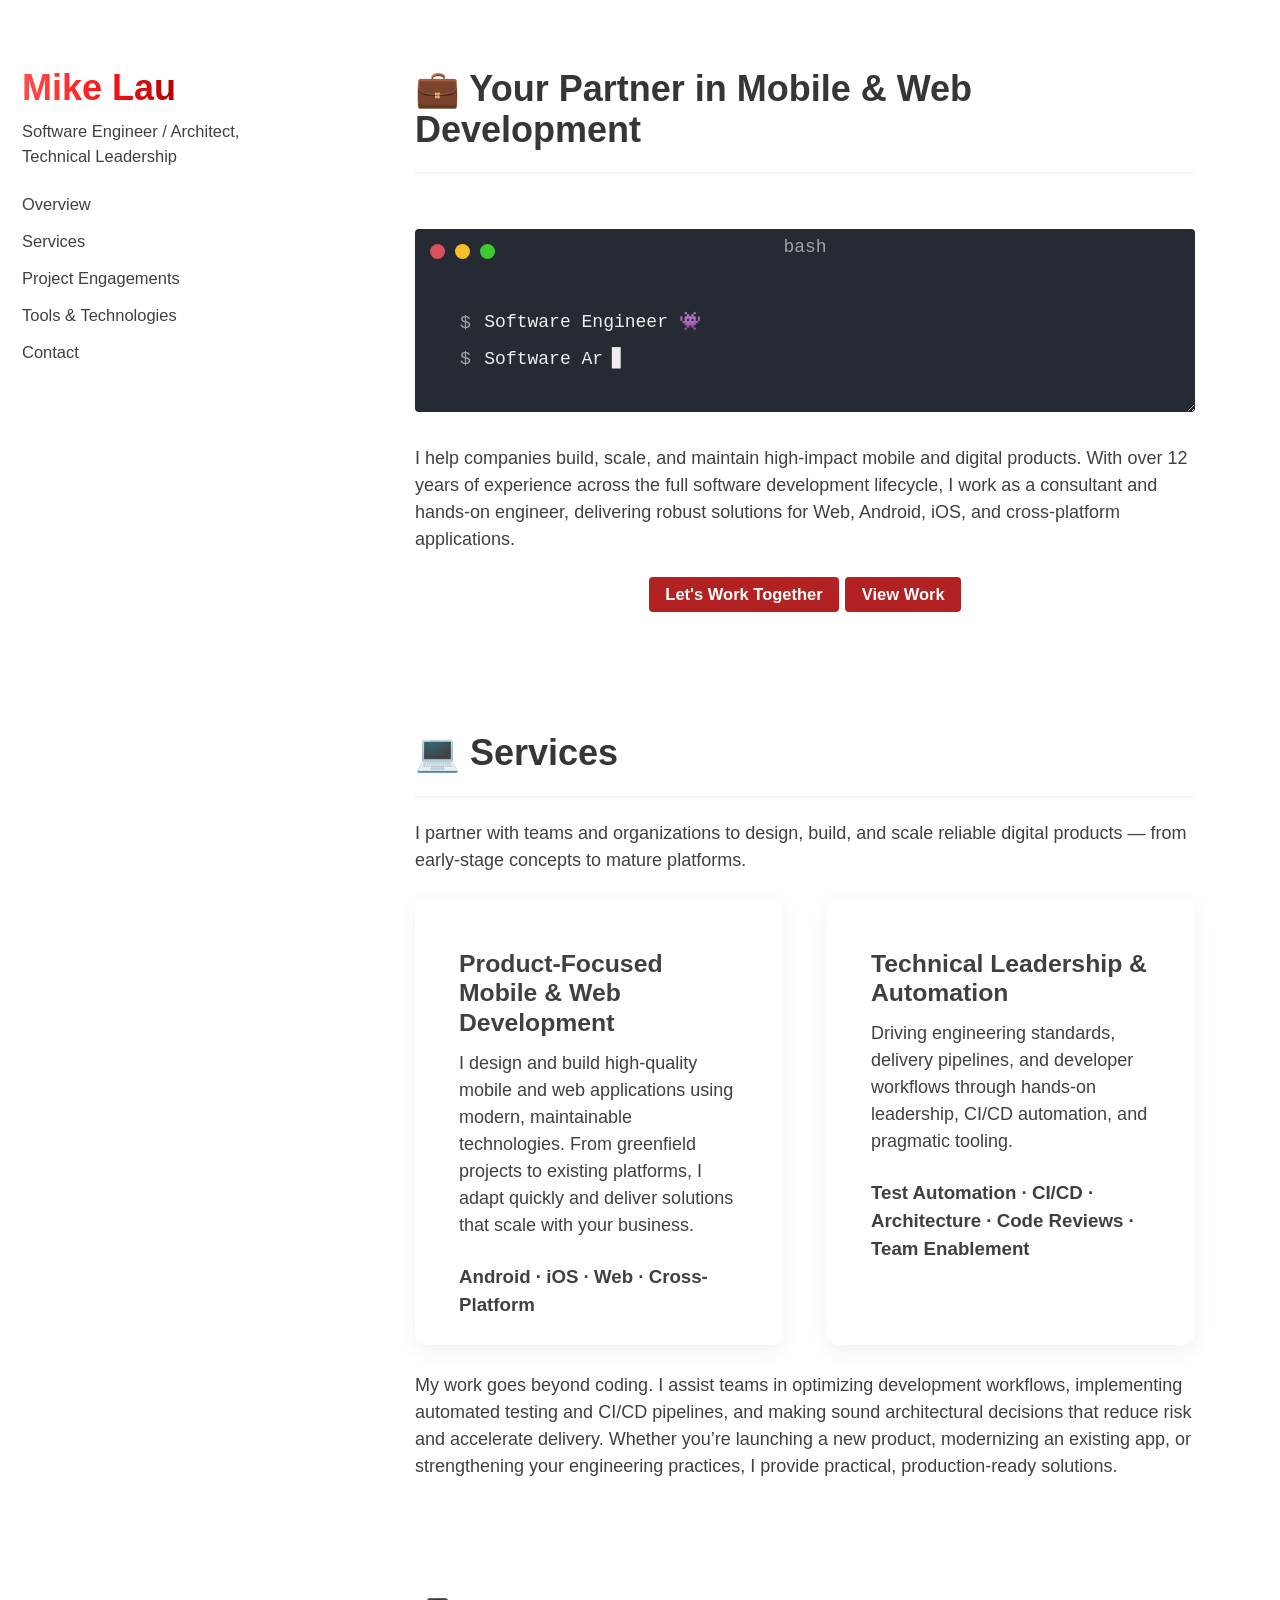
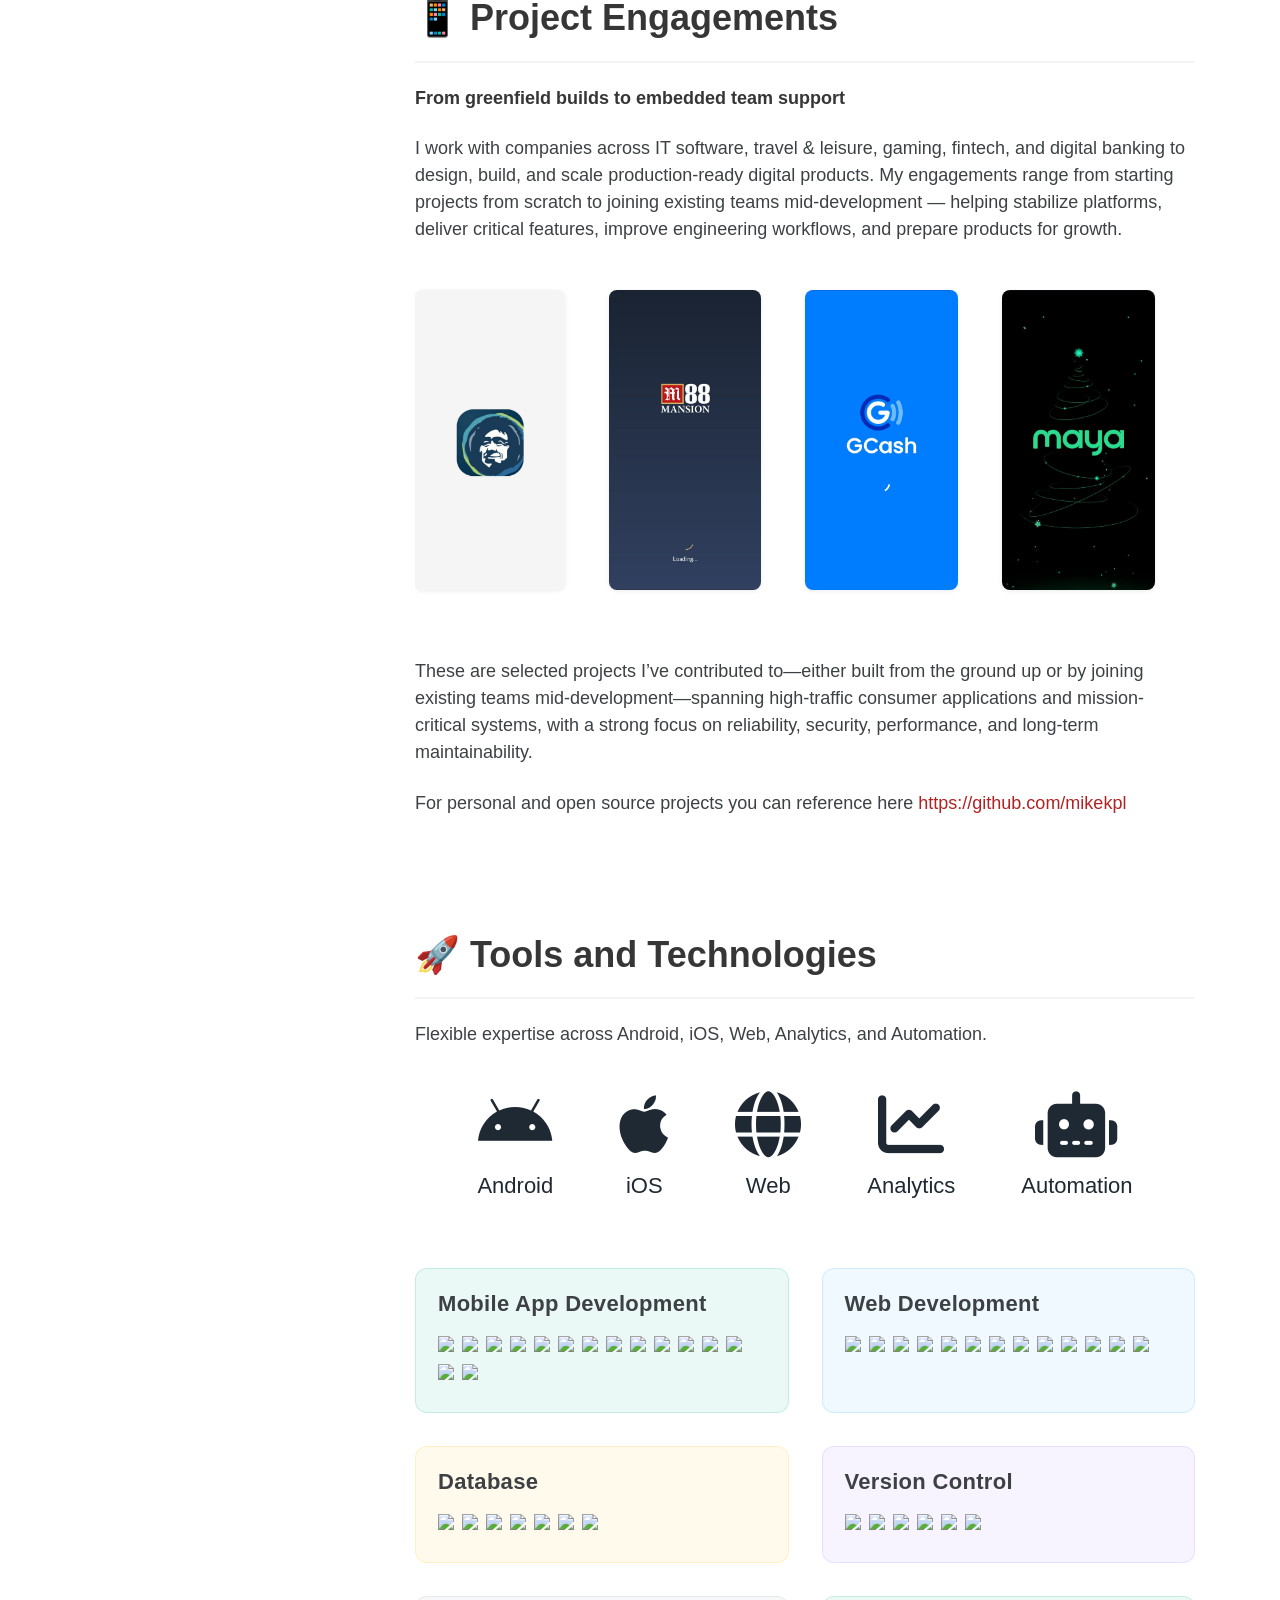
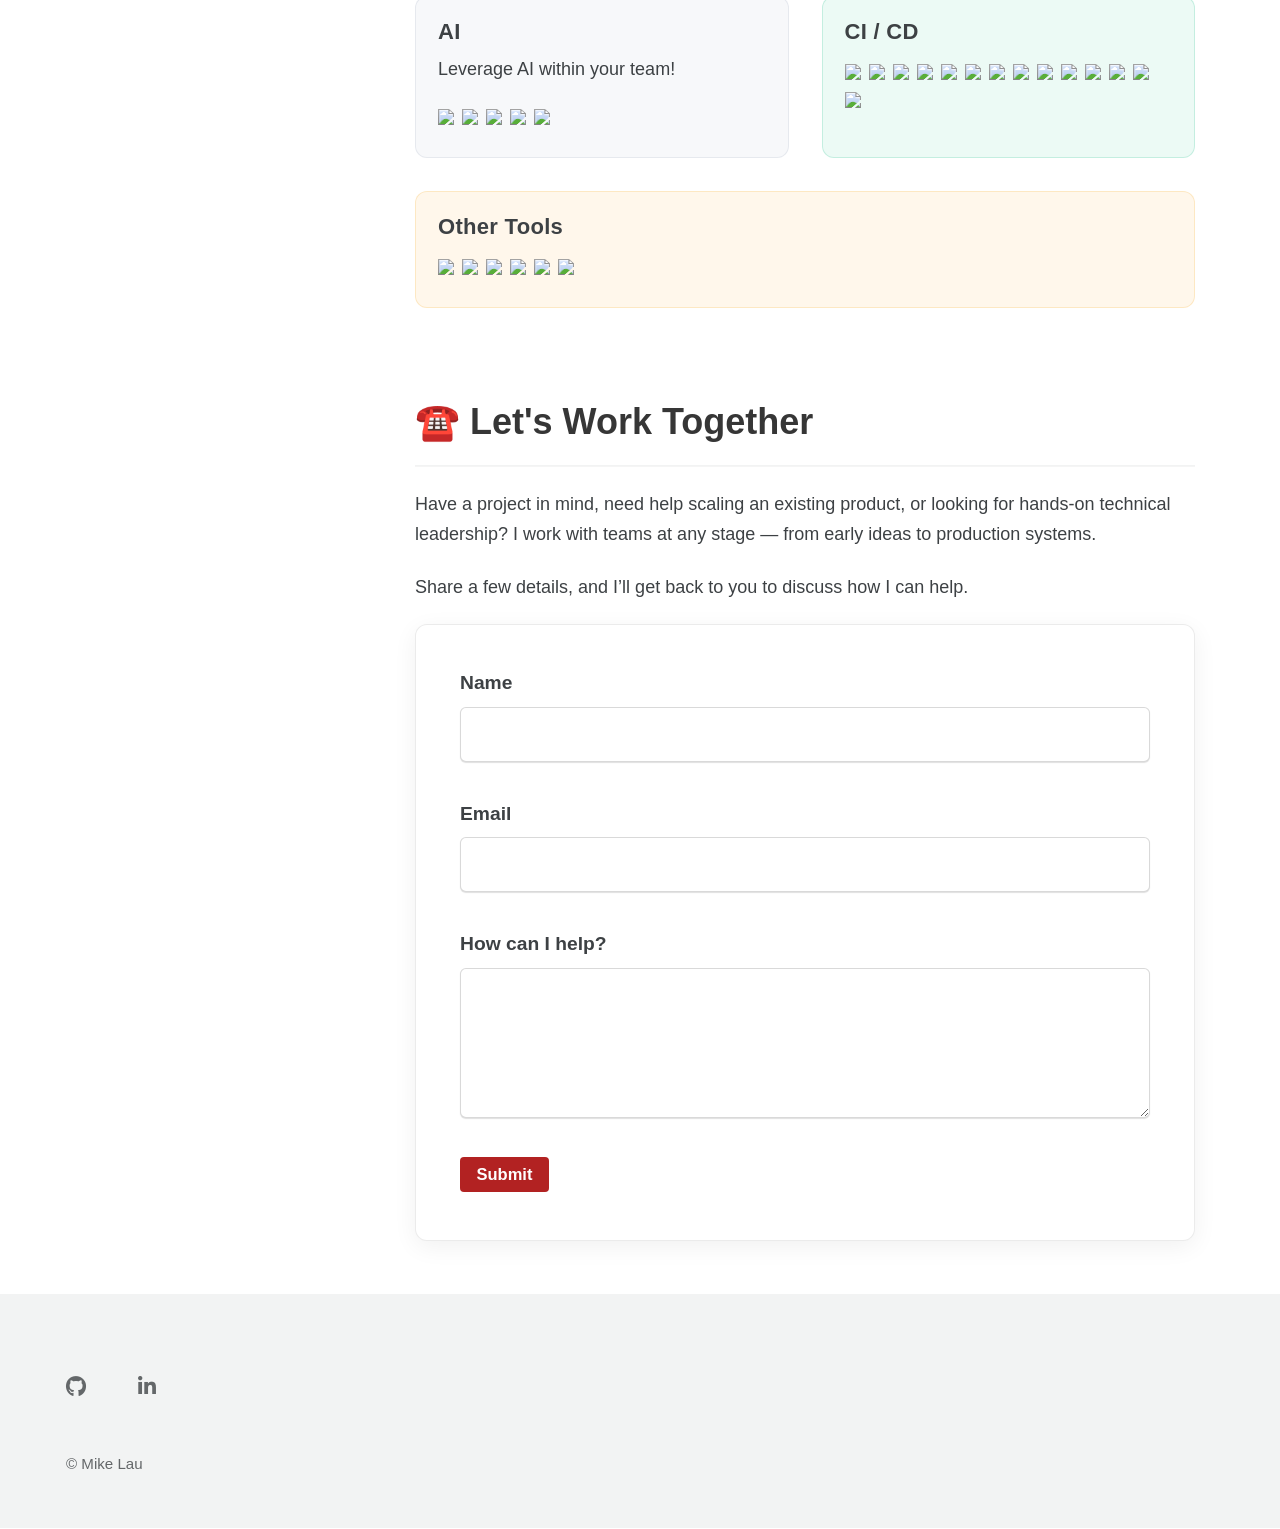
==== commit 012dfe94: "Update content" ====
--- a/index.htm
+++ b/index.htm
@@ -30,6 +30,7 @@
     <link rel="stylesheet" href="css/global.css" />
     <link rel="stylesheet" href="css/main.bundle.css" />
     <link rel="stylesheet" href="css/main.css" />
+    <link rel="stylesheet" href="css/termynal.css" />
     <link rel="icon" href="favicon.ico" type="image/x-icon" />
   </head>
   <body class="layout--single" dir="ltr">
@@ -62,24 +63,21 @@
             <!-- Overview -->
             <section class="section">
               <div class="container">
-                <h1 id="about" class="title">🤝 Your Partner in Mobile & Web Development</h1>
+                <h1 id="about" class="title">💼 Your Partner in Mobile & Web Development</h1>
                 <hr />
-                <p><strong>Software Engineering, Architecture & Automation</strong></p>
+
+                <br />
+
+                <div id="termynal"></div>
+
+                <br />
+
                 <p>
                   I help companies build, scale, and maintain high-impact mobile and digital products. With over 12 years of experience across the
                   full software development lifecycle, I work as a consultant and hands-on engineer, delivering robust solutions for Web, Android,
                   iOS, and cross-platform applications.
-                  <br />
-                  <br />
-                  My work goes beyond coding. I assist teams in optimizing development workflows, implementing automated testing and CI/CD pipelines,
-                  and making sound architectural decisions that reduce risk and accelerate delivery. Whether you’re launching a new product,
-                  modernizing an existing app, or strengthening your engineering practices, I provide practical, production-ready solutions.
-                  <br />
-                  <br />
-                  I’ve supported products and teams in industries such as IT services, healthcare, fintech, digital banking, and large-scale
-                  enterprise environments.
-                  <br />
-                </p>
+                </p>
+
                 <div class="services-cta">
                   <button type="button" class="btn btn--primary" id="book-consultation">Let's Work Together</button>
                   <button type="button" class="btn btn--primary" id="view-work">View Work</button>
@@ -88,9 +86,9 @@
             </section>
 
             <!-- Services -->
-            <section class="section">
+            <section class="section services-hidden" id="services-section">
               <div class="container">
-                <h1 id="services" class="title">🏗 Services</h1>
+                <h1 id="services" class="title">💻 Services</h1>
                 <hr />
                 <p>
                   I partner with teams and organizations to design, build, and scale reliable digital products — from early-stage concepts to mature
@@ -118,6 +116,13 @@
                     <p class="service-meta">Test Automation · CI/CD · Architecture · Code Reviews · Team Enablement</p>
                   </article>
                 </div>
+
+                <p>
+                  <br />
+                  My work goes beyond coding. I assist teams in optimizing development workflows, implementing automated testing and CI/CD pipelines,
+                  and making sound architectural decisions that reduce risk and accelerate delivery. Whether you’re launching a new product,
+                  modernizing an existing app, or strengthening your engineering practices, I provide practical, production-ready solutions.
+                </p>
               </div>
             </section>
 
@@ -132,11 +137,6 @@
                   production-ready digital products. My engagements range from starting projects from scratch to joining existing teams
                   mid-development — helping stabilize platforms, deliver critical features, improve engineering workflows, and prepare products for
                   growth.
-                </p>
-                <p>
-                  These are selected projects I’ve contributed to—either built from the ground up or by joining existing teams
-                  mid-development—spanning high-traffic consumer applications and mission-critical systems, with a strong focus on reliability,
-                  security, performance, and long-term maintainability.
                 </p>
                 <div class="project-carousel">
                   <div class="carousel-track">
@@ -153,6 +153,15 @@
                     <img src="assets/project5.jpeg" />
                   </div>
                 </div>
+                <p>
+                  These are selected projects I’ve contributed to—either built from the ground up or by joining existing teams
+                  mid-development—spanning high-traffic consumer applications and mission-critical systems, with a strong focus on reliability,
+                  security, performance, and long-term maintainability.
+                </p>
+                <p>
+                  For personal and open source projects you can reference here
+                  <a href="https://github.com/mikekpl" target="_blank" style="color: #b22222">https://github.com/mikekpl</a>
+                </p>
               </div>
             </section>
 
@@ -401,5 +410,36 @@
     <script>
       document.getElementById("submitted_at").value = Date.now();
     </script>
+    <script src="js/termynal.js"></script>
+    <script>
+      var termynal = new Termynal("#termynal", {
+        typeDelay: 40,
+        lineDelay: 700,
+        lineData: [
+          { type: "input", value: "Software Engineer 👾" },
+          { type: "input", value: "Software Architecture 📐" },
+          { type: "input", value: `End User Automation Test 🧪` },
+        ],
+      });
+    </script>
+    <script>
+      document.addEventListener("DOMContentLoaded", function () {
+        const servicesSection = document.getElementById("services-section");
+        if (!servicesSection) return;
+        const observer = new IntersectionObserver(
+          (entries, observer) => {
+            entries.forEach(entry => {
+              if (entry.isIntersecting) {
+                servicesSection.classList.remove("services-hidden");
+                servicesSection.classList.add("services-visible");
+                observer.unobserve(servicesSection);
+              }
+            });
+          },
+          { threshold: 0.2 },
+        );
+        observer.observe(servicesSection);
+      });
+    </script>
   </body>
 </html>
--- a/css/global.css
+++ b/css/global.css
@@ -105,7 +105,8 @@
 
 .services-cta {
   text-align: center;
-  margin-top: 3rem;
+  margin-top: 1rem;
+  margin-bottom: 1rem;
 }
 
 .services-cta p {
@@ -295,3 +296,17 @@
     padding: 1.75rem;
   }
 }
+
+.services-hidden {
+  opacity: 0;
+  transform: translateY(40px);
+  transition:
+    opacity 0.6s ease,
+    transform 0.6s ease;
+  pointer-events: none;
+}
+.services-visible {
+  opacity: 1;
+  transform: none;
+  pointer-events: auto;
+}
--- a/css/main.bundle.css
+++ b/css/main.bundle.css
@@ -190,7 +190,7 @@
   font-size: 0.875em;
 }
 a {
-  color: #2a2e34;
+  color: #b22222;
   text-decoration: none;
 }
 .message strong,
--- a/css/main.css
+++ b/css/main.css
@@ -601,7 +601,7 @@
   display: block;
 }
 a {
-  color: #2f7d95;
+  color: #b22222;
 }
 sub,
 sup {
--- a/css/termynal.css
+++ b/css/termynal.css
@@ -0,0 +1,106 @@
+/**
+ * termynal.js
+ *
+ * @author Ines Montani <ines@ines.io>
+ * @version 0.0.1
+ * @license MIT
+ */
+
+:root {
+  --color-bg: #252a33;
+  --color-text: #eee;
+  --color-text-subtle: #a2a2a2;
+}
+
+[data-termynal] {
+  width: 750px;
+  max-width: 100%;
+  background: var(--color-bg);
+  color: var(--color-text);
+  font-size: 18px;
+  font-family: "Fira Mono", Consolas, Menlo, Monaco, "Courier New", Courier, monospace;
+  border-radius: 4px;
+  padding: 75px 45px 35px;
+  position: relative;
+  -webkit-box-sizing: border-box;
+  box-sizing: border-box;
+  resize: both;
+  overflow: auto;
+}
+
+[data-termynal]:before {
+  content: "";
+  position: absolute;
+  top: 15px;
+  left: 15px;
+  display: inline-block;
+  width: 15px;
+  height: 15px;
+  border-radius: 50%;
+  /* A little hack to display the window buttons in one pseudo element. */
+  background: #d9515d;
+  -webkit-box-shadow:
+    25px 0 0 #f4c025,
+    50px 0 0 #3ec930;
+  box-shadow:
+    25px 0 0 #f4c025,
+    50px 0 0 #3ec930;
+}
+
+[data-termynal]:after {
+  content: "bash";
+  position: absolute;
+  color: var(--color-text-subtle);
+  top: 5px;
+  left: 0;
+  width: 100%;
+  text-align: center;
+}
+
+[data-ty] {
+  display: block;
+  line-height: 2;
+}
+
+[data-ty]:before {
+  /* Set up defaults and ensure empty lines are displayed. */
+  content: "";
+  display: inline-block;
+  vertical-align: middle;
+}
+
+[data-ty="input"]:before,
+[data-ty-prompt]:before {
+  margin-right: 0.75em;
+  color: var(--color-text-subtle);
+}
+
+[data-ty="input"]:before {
+  content: "$";
+}
+
+[data-ty][data-ty-prompt]:before {
+  content: attr(data-ty-prompt);
+}
+
+[data-ty-cursor]:after {
+  content: attr(data-ty-cursor);
+  font-family: monospace;
+  margin-left: 0.5em;
+  -webkit-animation: blink 1s infinite;
+  animation: blink 1s infinite;
+}
+
+/* Cursor animation */
+
+@-webkit-keyframes blink {
+  50% {
+    opacity: 0;
+  }
+}
+
+@keyframes blink {
+  50% {
+    opacity: 0;
+  }
+}
